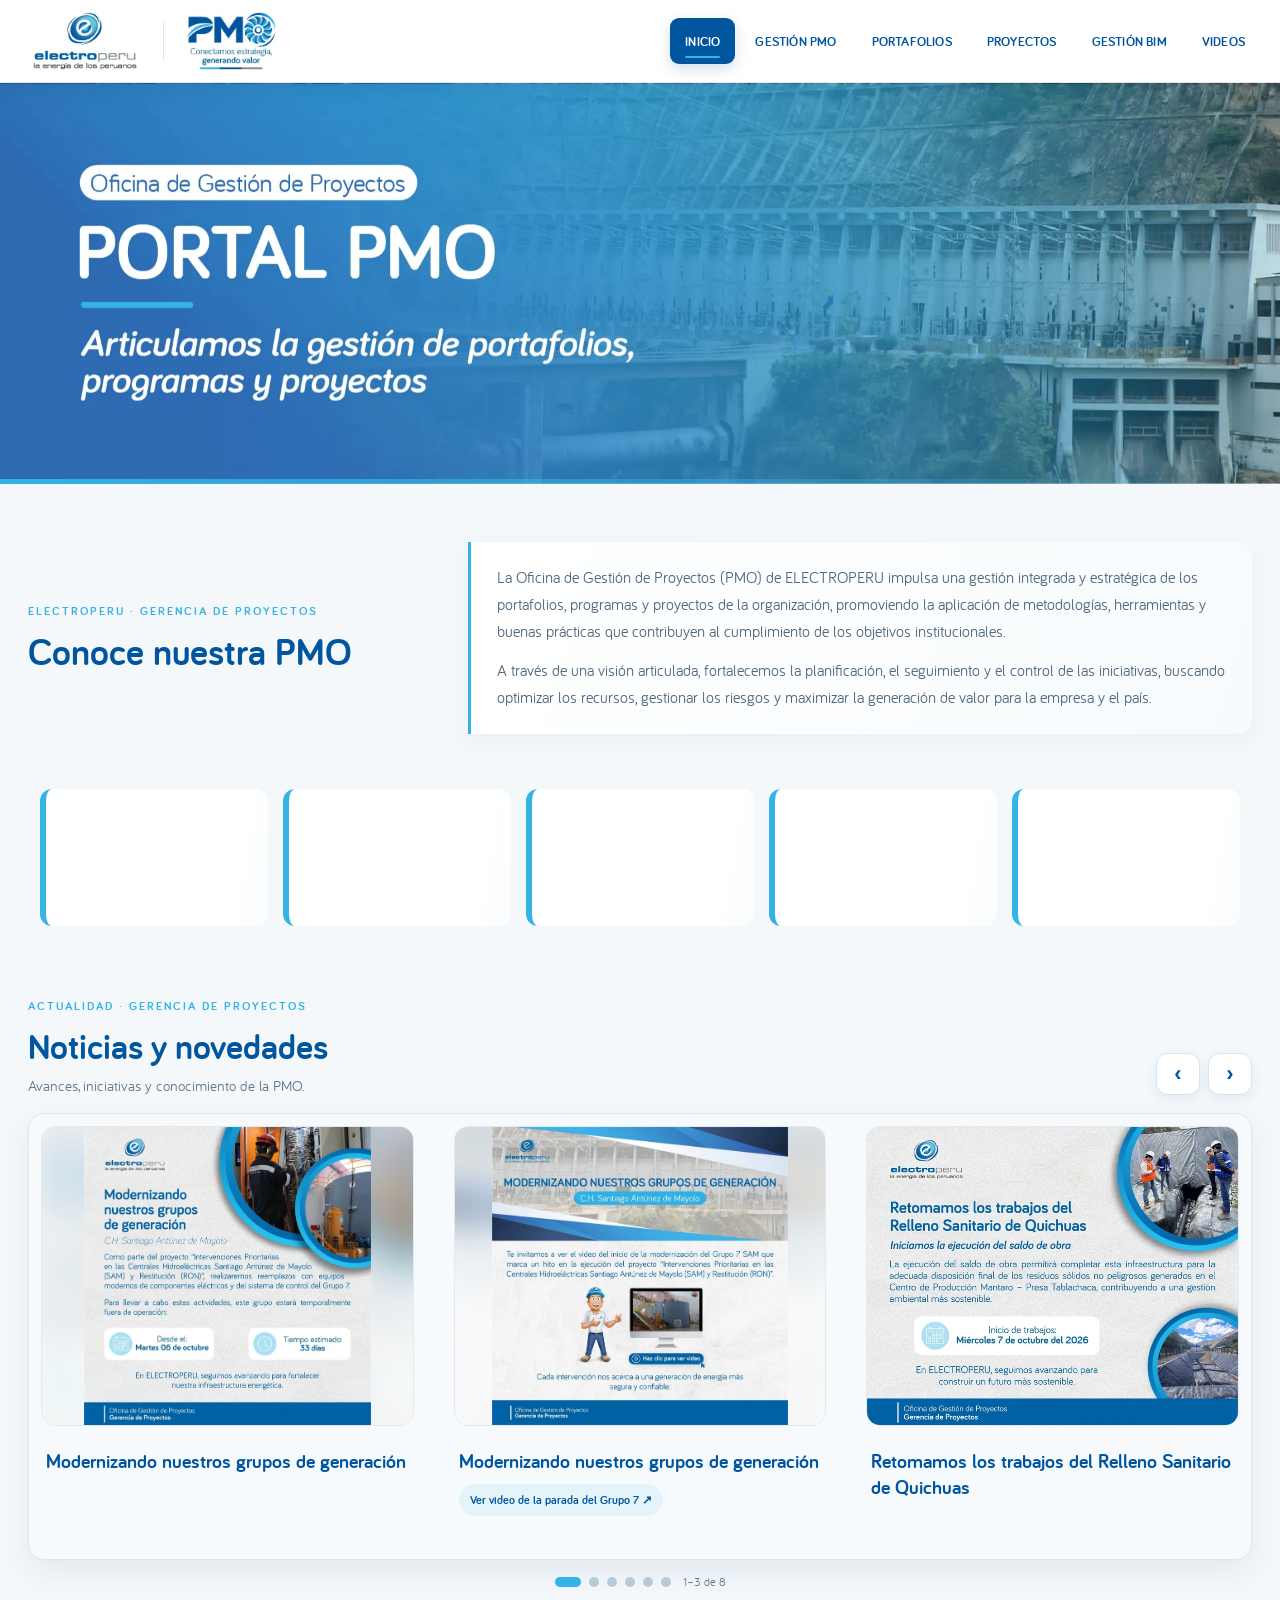
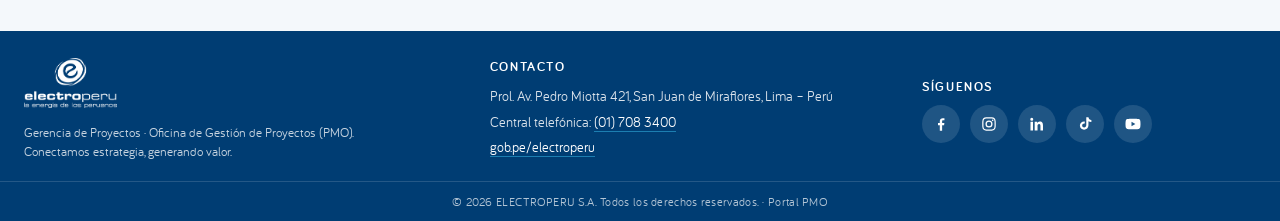
==== index.html @ b78e2e15 "Proyectos: fotos ampliables; Documentos: 4 carpetas con nuevos títulos y enlaces Co-Authored-By: Cla" ====
<!DOCTYPE html>
<html lang="es">
<head>
  <meta charset="UTF-8">
  <meta name="viewport" content="width=device-width, initial-scale=1.0">
  <meta name="description" content="Portal de la Oficina de Gestión de Proyectos de ELECTROPERU.">
  <title>Portal PMO | ELECTROPERU - Experiencia institucional renovada</title>
  <link rel="icon" href="favicon.ico" sizes="any">
  <link rel="icon" type="image/png" sizes="32x32" href="assets/img/favicon-32.png">
  <link rel="apple-touch-icon" href="assets/img/apple-touch-icon.png">
  <meta name="theme-color" content="#003D73">
  <link rel="preconnect" href="https://app.powerbi.com">
  <link rel="preconnect" href="https://content.powerapps.com" crossorigin>
  <link rel="dns-prefetch" href="https://wabi-south-central-us-api.analysis.windows.net">
  <style>

    @font-face { font-family: "Bariol"; src: url("assets/fonts/bariol-100.woff2") format("woff2"); font-weight: 100; font-style: normal; font-display: swap; }
    @font-face { font-family: "Bariol"; src: url("assets/fonts/bariol-100-italic.woff2") format("woff2"); font-weight: 100; font-style: italic; font-display: swap; }
    @font-face { font-family: "Bariol"; src: url("assets/fonts/bariol-300.woff2") format("woff2"); font-weight: 300; font-style: normal; font-display: swap; }
    @font-face { font-family: "Bariol"; src: url("assets/fonts/bariol-300-italic.woff2") format("woff2"); font-weight: 300; font-style: italic; font-display: swap; }
    @font-face { font-family: "Bariol"; src: url("assets/fonts/bariol-400.woff2") format("woff2"); font-weight: 400; font-style: normal; font-display: swap; }
    @font-face { font-family: "Bariol"; src: url("assets/fonts/bariol-400-italic.woff2") format("woff2"); font-weight: 400; font-style: italic; font-display: swap; }
    @font-face { font-family: "Bariol"; src: url("assets/fonts/bariol-700.woff2") format("woff2"); font-weight: 700; font-style: normal; font-display: swap; }
    @font-face { font-family: "Bariol"; src: url("assets/fonts/bariol-700-italic.woff2") format("woff2"); font-weight: 700; font-style: italic; font-display: swap; }

    :root {
      --blue: #00559F;
      --cyan: #34B4E4;
      --blue-dark: #003D73;
      --gray: #868689;
      --ink: #183B5B;
      --muted: #64788B;
      --pale: #F2F7FB;
      --white: #FFFFFF;
      --shadow: 0 10px 28px rgba(0, 55, 105, .09);
    }
    * { box-sizing: border-box; }
    html { scroll-behavior: smooth; }
    body {
      margin: 0;
      background: #F5F8FB;
      color: var(--ink);
      font-family: "Bariol", Arial, sans-serif;
    }
    a { color: inherit; text-decoration: none; }
    .topbar {
      background: var(--white);
      border-bottom: 1px solid #E7EDF3;
      box-shadow: 0 3px 10px rgba(0, 45, 90, .06);
    }
    .topbar-inner {
      width: min(1500px, calc(100% - 40px));
      min-height: 100px;
      margin: auto;
      display: flex;
      align-items: center;
      justify-content: flex-start;
      gap: 28px;
    }
    .brand-pair {
      display: flex;
      flex: 0 0 auto;
      align-items: center;
      gap: 13px;
      min-height: 68px;
    }
    .logo-slot {
      display: flex;
      align-items: center;
      justify-content: center;
      background: #fff;
      overflow: hidden;
    }
    .electro-logo {
      width: 130px;
      height: 58px;
    }
    .pmo-logo {
      width: 108px;
      height: 58px;
    }
    .logo-slot img {
      display: block;
      max-width: 100%;
      max-height: 100%;
      width: auto;
      height: auto;
      object-fit: contain;
    }
    .logo-divider {
      height: 38px;
      width: 1px;
      background: #DCE5EC;
    }
    .nav {
      display: flex;
      flex: 1 1 auto;
      align-items: center;
      justify-content: flex-end;
      gap: 2px;
      min-width: 0;
    }
    .nav a {
      display: inline-flex;
      align-items: center;
      justify-content: center;
      min-height: 44px;
      padding: 0 13px;
      color: var(--blue);
      font-size: 13px;
      font-weight: 700;
      letter-spacing: .2px;
      text-transform: uppercase;
      border-radius: 5px;
      transition: .2s ease;
      white-space: nowrap;
    }
    .nav a:hover, .nav a.active {
      color: #fff;
      background: var(--blue);
    }
    .hero {
      width: 100%;
      background: var(--blue-dark);
      overflow: hidden;
    }
    .hero img {
      display: block;
      width: 100%;
      height: auto;
      max-height: 650px;
      object-fit: cover;
      object-position: center;
    }
    .content {
      width: min(1240px, calc(100% - 56px));
      margin: 0 auto;
    }
    .intro {
      padding: 62px 0 34px;
      text-align: center;
    }
    .eyebrow {
      color: var(--cyan);
      font-size: 12px;
      font-weight: 700;
      letter-spacing: 2px;
      text-transform: uppercase;
    }
    h1, h2, h3, p { margin-top: 0; }
    .intro h1 {
      margin: 10px 0 18px;
      color: var(--blue);
      font-size: clamp(28px, 3vw, 38px);
      font-weight: 700;
    }
    .intro-copy {
      max-width: 970px;
      margin: auto;
      color: #526A7F;
      font-size: 17px;
      line-height: 1.75;
    }
    .intro-copy p { margin-bottom: 12px; }
    .stats {
      display: grid;
      grid-template-columns: repeat(4, minmax(0, 1fr));
      gap: 15px;
      max-width: 1080px;
      padding: 16px 0 58px;
    }
    .stat-card {
      min-height: 126px;
      padding: 20px 19px;
      background: white;
      border: 1px solid #E5EDF4;
      border-radius: 12px;
      box-shadow: var(--shadow);
      position: relative;
      overflow: hidden;
    }
    .stat-card::before {
      content: "";
      position: absolute;
      left: 0; top: 0; bottom: 0;
      width: 4px;
      background: var(--cyan);
    }
    .stat-value {
      display: block;
      margin-bottom: 8px;
      color: var(--blue);
      font-size: 37px;
      font-weight: 700;
      line-height: 1;
    }
    .stat-label {
      color: #5B7083;
      font-size: 14px;
      font-weight: 700;
    }
    .placeholder-section {
      padding: 48px 0 70px;
      border-top: 1px solid #E1EAF1;
    }
    .placeholder-section h2 {
      color: var(--blue);
      font-size: 26px;
      margin-bottom: 8px;
    }
    .placeholder-section p {
      color: var(--muted);
      line-height: 1.6;
    }
    .section-chip {
      display: inline-block;
      margin-top: 6px;
      padding: 7px 12px;
      border-radius: 20px;
      color: var(--blue);
      background: #E4F5FC;
      font-size: 12px;
      font-weight: 700;
    }

    .portfolio-view {
      min-height: calc(100vh - 170px);
      padding: 54px 0 68px;
      background: #F5F8FB;
    }
    .portfolio-shell { max-width: 1180px; }
    .portfolio-heading { max-width: 820px; margin-bottom: 28px; }
    .portfolio-heading h1 {
      color: var(--blue);
      font-size: clamp(30px, 3vw, 40px);
      line-height: 1.1;
      margin: 10px 0 12px;
      font-weight: 700;
    }
    .portfolio-heading p {
      color: #526A7F;
      font-size: 17px;
      line-height: 1.65;
      margin-bottom: 0;
    }
    .portfolio-purpose {
      display: flex;
      align-items: center;
      gap: 16px;
      padding: 17px 20px;
      margin: 28px 0 25px;
      border: 1px solid #DCEAF3;
      border-radius: 13px;
      background: linear-gradient(100deg, #EAF7FC 0%, #FFFFFF 100%);
    }
    .purpose-mark {
      width: 54px; height: 54px; flex: 0 0 54px;
      display: grid; place-items: center;
      border-radius: 12px;
      background: var(--blue);
      color: #fff;
    }
    .purpose-mark svg {
      display: block;
      width: 31px;
      height: 31px;
    }
    .portfolio-purpose strong, .portfolio-purpose span { display: block; }
    .portfolio-purpose strong { color: var(--blue-dark); font-size: 17px; margin-bottom: 3px; }
    .portfolio-purpose span { color: var(--muted); font-size: 14px; line-height: 1.45; }
    .portfolio-grid {
      display: grid;
      grid-template-columns: repeat(2, minmax(0, 1fr));
      gap: 16px;
    }
    .portfolio-card {
      position: relative;
      display: flex;
      flex-direction: column;
      align-items: flex-start;
      width: 100%;
      min-height: 208px;
      padding: 22px 24px 19px;
      text-align: left;
      border: 1px solid #E0EAF2;
      border-radius: 13px;
      background: #fff;
      box-shadow: 0 7px 20px rgba(0,55,105,.055);
      color: var(--ink);
      font-family: inherit;
      cursor: pointer;
      transition: transform .18s ease, box-shadow .18s ease, border-color .18s ease;
    }
    .portfolio-card:hover, .portfolio-card:focus-visible {
      transform: translateY(-3px);
      border-color: #8CCFEA;
      box-shadow: 0 12px 26px rgba(0,55,105,.11);
      outline: none;
    }
    .portfolio-number {
      display: inline-grid;
      place-items: center;
      width: 36px; height: 36px;
      margin-bottom: 13px;
      border-radius: 10px;
      background: #E6F5FB;
      color: var(--blue);
      font-size: 14px;
      font-weight: 700;
    }
    .portfolio-card-title {
      display: block;
      color: var(--blue);
      font-size: 21px;
      line-height: 1.2;
      font-weight: 700;
      margin-bottom: 7px;
    }
    .portfolio-card-copy {
      display: block;
      color: #5C7184;
      font-size: 14px;
      line-height: 1.45;
      margin-bottom: 12px;
    }
    .portfolio-card-meta {
      display: block;
      color: #2876A8;
      font-size: 12px;
      font-weight: 700;
      line-height: 1.35;
      margin-top: auto;
      padding-top: 8px;
    }
    .portfolio-card-action {
      display: block;
      color: var(--blue);
      font-size: 13px;
      font-weight: 700;
      margin-top: 12px;
    }
    .portfolio-card-action span { color: var(--cyan); font-size: 18px; margin-left: 4px; }
    .portfolio-footnote {
      margin: 23px 0 0;
      padding-top: 16px;
      border-top: 1px solid #DFE9F0;
      color: #657B8D;
      font-size: 13px;
    }
    .portfolio-detail {
      margin-top: 20px;
      padding: 28px 30px 30px;
      border: 1px solid #DCE8F0;
      border-radius: 16px;
      background: #fff;
      box-shadow: var(--shadow);
    }
    .back-link {
      border: 0;
      padding: 0;
      margin: 0 0 28px;
      background: transparent;
      color: var(--blue);
      font-family: inherit;
      font-size: 14px;
      font-weight: 700;
      cursor: pointer;
    }
    .back-link:hover { color: #168FC5; }
    .detail-topline { display: flex; align-items: center; gap: 12px; margin-bottom: 13px; }
    .detail-number {
      display: inline-grid; place-items: center;
      width: 42px; height: 42px;
      border-radius: 12px;
      background: var(--blue);
      color: white;
      font-size: 17px;
      font-weight: 700;
    }
    .detail-kicker { color: #2999C9; font-size: 11px; font-weight: 700; letter-spacing: 1.5px; }
    .portfolio-detail h2 {
      color: var(--blue);
      font-size: clamp(27px, 3vw, 35px);
      margin: 0 0 12px;
      font-weight: 700;
    }
    .detail-description {
      max-width: 900px;
      color: #526A7F;
      font-size: 17px;
      line-height: 1.7;
      margin-bottom: 24px;
    }
    .detail-facts {
      display: grid;
      grid-template-columns: repeat(2, minmax(0, 1fr));
      gap: 14px;
    }
    .detail-fact {
      padding: 17px 18px;
      border-radius: 11px;
      background: #F2F7FB;
      border-left: 3px solid var(--cyan);
    }
    .detail-fact span { display: block; color: #718496; font-size: 12px; margin-bottom: 6px; }
    .detail-fact strong { display: block; color: var(--blue-dark); font-size: 16px; line-height: 1.4; }
    .detail-note {
      margin-top: 18px;
      padding: 14px 17px;
      border-radius: 10px;
      background: #EAF6FB;
      color: #46657D;
      font-size: 13px;
      line-height: 1.55;
    }
    [hidden] { display: none !important; }

    .management-view {
      min-height: calc(100vh - 170px);
      padding: 48px 0 72px;
      background: #F5F8FB;
    }
    .management-shell { max-width: 1240px; }
    .management-heading { max-width: 880px; margin-bottom: 36px; }
    .management-heading h1 {
      margin: 10px 0 12px;
      color: var(--blue);
      font-size: clamp(32px, 3vw, 42px);
      line-height: 1.1;
      font-weight: 700;
    }
    .management-heading p {
      margin: 0;
      color: #526A7F;
      font-size: 17px;
      line-height: 1.65;
    }
    .history-section {
      padding: 28px;
      margin-bottom: 28px;
      border: 1px solid #E0EAF2;
      border-radius: 16px;
      background: #fff;
      box-shadow: 0 8px 24px rgba(0,55,105,.055);
    }
    .section-heading-row {
      display: flex;
      align-items: center;
      justify-content: space-between;
      gap: 20px;
    }
    .section-kicker {
      display: block;
      margin-bottom: 7px;
      color: #2799C9;
      font-size: 11px;
      font-weight: 700;
      letter-spacing: 1.4px;
      text-transform: uppercase;
    }
    .section-heading-row h2, .topic-content h2 {
      margin: 0;
      color: var(--blue);
      font-size: clamp(23px, 2.2vw, 29px);
      line-height: 1.2;
      font-weight: 700;
    }
    .section-intro {
      margin: 12px 0 20px;
      color: #5D7285;
      font-size: 15px;
      line-height: 1.55;
    }

        .timeline {
      position: relative;
      padding: 22px 8px 10px;
      overflow: visible;
    }
        .timeline-track {
      position: absolute;
      left: 3%;
      right: 3%;
      top: 50%;
      height: 4px;
      transform: translateY(-50%);
      border-radius: 4px;
      background: linear-gradient(90deg, var(--blue), var(--cyan));
      opacity: .85;
      pointer-events: none;
    }
        .timeline-grid {
      position: relative;
      display: grid;
      grid-template-columns: repeat(3, minmax(0, 1fr));
      align-items: stretch;
      gap: 28px 22px;
    }
        .timeline-item {
      position: relative;
      display: flex;
      flex-direction: column;
      align-items: flex-start;
      min-width: 0;
      padding: 0;
    }
        .timeline-year {
      display: inline-flex;
      align-items: center;
      justify-content: center;
      align-self: flex-start;
      min-height: 36px;
      max-width: 100%;
      padding: 6px 15px;
      border-radius: 22px;
      background: #8CB6E5;
      color: #fff;
      font-size: 16px;
      font-weight: 700;
      line-height: 1.2;
      position: relative;
      z-index: 2;
    }
        .timeline-dot {
      position: absolute;
      top: 43px;
      left: 17px;
      width: 14px;
      height: 14px;
      border: 3px solid #fff;
      border-radius: 50%;
      background: var(--blue);
      box-shadow: 0 0 0 2px #8CB6E5;
      z-index: 2;
    }
        .timeline-card {
      position: relative;
      display: flex;
      align-items: flex-start;
      gap: 12px;
      width: 100%;
      min-height: 174px;
      margin-top: 18px;
      padding: 18px;
      border: 1px solid #E1EBF3;
      border-left: 3px solid var(--cyan);
      border-radius: 12px;
      background: #F8FBFD;
      box-sizing: border-box;
    }
        .timeline-icon {
      display: grid;
      place-items: center;
      flex: 0 0 43px;
      width: 43px;
      height: 43px;
      margin: 0;
      border-radius: 11px;
      background: #E6F4FA;
      color: var(--blue);
    }
        .timeline-icon svg {
      display: block;
      width: 32px;
      height: 32px;
      max-width: 100%;
      max-height: 100%;
      overflow: visible;
      shape-rendering: geometricPrecision;
    }
    .timeline-icon img {
      display: block;
      width: 38px;
      height: 38px;
      max-width: 100%;
      max-height: 100%;
      object-fit: contain;
    }
        .timeline-card p {
      flex: 1 1 auto;
      min-width: 0;
      margin: 0;
      color: #315678;
      font-size: 14px;
      line-height: 1.55;
      overflow-wrap: break-word;
    }
        .timeline-current .timeline-year {
      background: var(--blue);
      min-height: 40px;
    }
        .timeline-current .timeline-card {
      background: #EDF7FB;
      border-left-color: var(--blue);
    }


    .management-topic { position: relative; }
    .topic-open {
      display: inline-flex;
      align-items: center;
      gap: 7px;
      margin-top: 18px;
      padding: 9px 15px;
      border: 0;
      border-radius: 22px;
      background: var(--blue);
      color: #fff;
      font-family: inherit;
      font-size: 13px;
      font-weight: 700;
      cursor: pointer;
      transition: background .18s ease, transform .18s ease;
    }
    .topic-open:hover { background: #0879B8; transform: translateY(-1px); }
    .topic-open span { font-size: 17px; line-height: 1; }
    .management-topic-detail {
      margin-top: 24px;
      padding: 30px;
      border: 1px solid #DCE8F0;
      border-radius: 16px;
      background: #fff;
      box-shadow: 0 8px 24px rgba(0,55,105,.055);
    }
    .topic-detail-content h2 {
      margin: 5px 0 15px;
      color: var(--blue);
      font-size: clamp(27px, 3vw, 36px);
      line-height: 1.2;
    }
    .topic-detail-content h3 {
      margin: 27px 0 9px;
      color: var(--blue-dark);
      font-size: 20px;
      line-height: 1.25;
    }
    .topic-detail-content p {
      color: #526A7F;
      font-size: 15px;
      line-height: 1.7;
    }
    .topic-lead {
      max-width: 1000px;
      margin: 0 0 22px;
      font-size: 17px !important;
    }
    .topic-highlight-grid {
      display: grid;
      grid-template-columns: repeat(4, minmax(0, 1fr));
      gap: 12px;
      margin: 22px 0 28px;
    }
    .topic-highlight {
      min-height: 106px;
      padding: 17px;
      border: 1px solid #DDEAF2;
      border-top: 3px solid var(--cyan);
      border-radius: 11px;
      background: #F5FAFD;
    }
    .topic-highlight strong {
      display: block;
      margin-bottom: 7px;
      color: var(--blue);
      font-size: 24px;
      line-height: 1.15;
    }
    .topic-highlight span {
      display: block;
      color: #5C7184;
      font-size: 12px;
      line-height: 1.45;
    }
    .topic-bullet-list {
      margin: 8px 0 14px;
      padding-left: 22px;
      color: #526A7F;
      font-size: 15px;
      line-height: 1.75;
    }
    .topic-closing {
      margin-top: 27px;
      padding: 20px 22px;
      border-left: 4px solid var(--cyan);
      border-radius: 0 12px 12px 0;
      background: #EAF6FB;
    }
    .topic-closing strong {
      display: block;
      margin-bottom: 6px;
      color: var(--blue-dark);
      font-size: 17px;
    }
    .topic-closing p { margin: 0; }
    .awards-criteria {
      display: grid;
      grid-template-columns: repeat(3, minmax(0, 1fr));
      gap: 10px;
      margin: 13px 0 20px;
    }
    .awards-criteria div {
      padding: 13px 15px;
      border-radius: 10px;
      background: #F2F7FB;
    }
    .awards-criteria strong {
      display: block;
      margin-bottom: 4px;
      color: var(--blue);
      font-size: 21px;
    }
    .awards-criteria span {
      color: #5C7184;
      font-size: 12px;
      line-height: 1.4;
    }
    [hidden] { display: none !important; }
    .management-topics {
      display: grid;
      grid-template-columns: repeat(2, minmax(0, 1fr));
      gap: 20px;
    }
    .management-topic {
      display: flex;
      align-items: flex-start;
      gap: 19px;
      min-height: 250px;
      padding: 26px;
      border: 1px solid #E0EAF2;
      border-radius: 16px;
      background: #fff;
      box-shadow: 0 8px 24px rgba(0,55,105,.055);
    }
    .topic-visual {
      display: grid;
      place-items: center;
      width: 58px;
      height: 58px;
      flex: 0 0 58px;
      border-radius: 14px;
      background: var(--blue);
      color: #fff;
    }
    .topic-visual svg { width: 38px; height: 38px; }
    .award-visual { background: #E7F5FB; color: var(--blue); }
    .topic-content { min-width: 0; }
    .topic-content h2 { margin-bottom: 12px; }
    .topic-content p {
      margin: 0;
      color: #586F83;
      font-size: 14px;
      line-height: 1.65;
    }
    .topic-tags {
      display: flex;
      flex-wrap: wrap;
      gap: 7px;
      margin-top: 17px;
    }
    .topic-tags span {
      padding: 6px 10px;
      border-radius: 20px;
      background: #EAF5FA;
      color: #17699D;
      font-size: 11px;
      font-weight: 700;
    }
    [hidden] { display: none !important; }
    .site-footer { background: #003D73; color: rgba(255,255,255,.86); font-size: 14px; line-height: 1.6; }
    .footer-inner {
      width: min(1280px, calc(100% - 48px)); margin: 0 auto; padding: 26px 0 18px;
      display: grid; grid-template-columns: 1.3fr 1.2fr 1fr; gap: 32px; align-items: center;
    }
    .footer-logo { display: inline-flex; border: 0 !important; }
    .footer-logo img { display: block; height: 50px; width: auto; }
    .footer-brand p { margin: 8px 0 0; max-width: 340px; color: rgba(255,255,255,.78); font-size: 13px; line-height: 1.5; }
    .footer-col h4 { margin: 0 0 8px; color: #fff; font-size: 13px; font-weight: 700; letter-spacing: 1.6px; text-transform: uppercase; }
    .footer-col p { margin: 0 0 4px; font-size: 13.5px; }
    .footer-col a { color: #fff; border-bottom: 1px solid rgba(52,180,228,.55); }
    .footer-col a:hover { color: var(--cyan); border-color: var(--cyan); }
    .footer-social { display: flex; flex-wrap: wrap; gap: 10px; }
    .footer-social a {
      display: inline-flex; align-items: center; justify-content: center; width: 38px; height: 38px;
      border: 0; border-radius: 50%; background: rgba(255,255,255,.12); color: #fff;
      transition: background .2s ease, transform .2s ease;
    }
    .footer-social a:hover { background: var(--cyan); color: #fff; transform: translateY(-2px); }
    .footer-social svg { width: 18px; height: 18px; fill: currentColor; }
    .footer-bottom { border-top: 1px solid rgba(255,255,255,.14); padding: 10px 24px; text-align: center; font-size: 12px; letter-spacing: .3px; color: rgba(255,255,255,.7); }
    .sr-only { position: absolute; width: 1px; height: 1px; padding: 0; margin: -1px; overflow: hidden; clip: rect(0,0,0,0); white-space: nowrap; border: 0; }
    @media (max-width: 860px) {
      .footer-inner { grid-template-columns: 1fr; gap: 18px; padding: 24px 0 16px; text-align: center; }
      .footer-brand p { margin-left: auto; margin-right: auto; }
      .footer-social { justify-content: center; }
    }
    .no-results {
      display: none;
      padding: 10px 16px;
      color: #A33B3B;
      font-size: 13px;
    }
    @media (max-width: 1120px) {
      .topbar-inner {
        gap: 16px;
        width: calc(100% - 28px);
      }
      .electro-logo { width: 112px; }
      .pmo-logo { width: 94px; }
      .nav a { padding: 0 9px; font-size: 12px; }
    }





    .knowledge-gallery {
      display: grid;
      grid-template-columns: repeat(2, minmax(0, 1fr));
      gap: 18px;
      margin: 18px 0 26px;
      align-items: stretch;
    }
    .knowledge-photo {
      display: flex;
      flex-direction: column;
      min-width: 0;
      margin: 0;
      overflow: hidden;
      border: 1px solid #DDE8F0;
      border-radius: 13px;
      background: #FFFFFF;
      box-shadow: 0 5px 16px rgba(0,55,105,.06);
    }
    .knowledge-photo-frame {
      display: flex;
      align-items: center;
      justify-content: center;
      height: 250px;
      padding: 10px;
      background: #F3F7FA;
    }
    .knowledge-photo-frame img {
      display: block;
      width: 100%;
      height: 100%;
      object-fit: contain;
      object-position: center;
      border-radius: 7px;
    }
    .knowledge-photo figcaption {
      display: flex;
      flex-direction: column;
      gap: 5px;
      min-height: 88px;
      padding: 14px 16px 16px;
      color: #526A7F;
      font-size: 13px;
      line-height: 1.5;
    }
    .knowledge-photo figcaption strong {
      color: var(--blue);
      font-size: 15px;
      line-height: 1.3;
    }
    @media (max-width: 700px) {
      .knowledge-gallery { grid-template-columns: 1fr; gap: 14px; }
      .knowledge-photo-frame { height: 230px; }
      .knowledge-photo figcaption { min-height: 0; }
    }

    @media (max-width: 760px) {
      .management-topic-detail { padding: 22px 17px; }
      .topic-highlight-grid { grid-template-columns: repeat(2, minmax(0, 1fr)); }
      .awards-criteria { grid-template-columns: repeat(2, minmax(0, 1fr)); }
      .topic-detail-content h3 { font-size: 18px; }
    }
    @media (max-width: 430px) {
      .topic-highlight-grid, .awards-criteria { grid-template-columns: 1fr 1fr; gap: 8px; }
      .topic-highlight { padding: 13px 11px; }
      .topic-highlight strong { font-size: 20px; }
    }

    @media (max-width: 1050px) {
      .timeline-grid { grid-template-columns: repeat(2, minmax(0, 1fr)); gap: 20px; }
      .timeline-track { display: none; }
      .timeline-card { min-height: 160px; }
    }
    @media (max-width: 620px) {
      .timeline-grid { grid-template-columns: 1fr; gap: 14px; }
      .timeline { padding: 8px 0 0; }
      .timeline-card { min-height: 0; padding: 15px; margin-top: 12px; }
      .timeline-dot { top: 42px; }
      .history-section { padding: 19px 15px; }
    }

    /* Alineación uniforme de las tarjetas de Gestión PMO */
    .management-topics {
      align-items: stretch;
    }
    .management-topic {
      height: 100%;
      min-height: 310px;
      box-sizing: border-box;
      align-items: flex-start;
    }
    .topic-content {
      display: flex;
      flex: 1 1 auto;
      flex-direction: column;
      align-items: flex-start;
      min-width: 0;
      min-height: 100%;
    }
    .topic-content h2 {
      font-size: 24px;
      line-height: 1.18;
      min-height: 1.18em;
      margin-bottom: 12px;
    }
    .awards-topic .topic-content h2 {
      white-space: nowrap;
      letter-spacing: -0.35px;
    }
    .topic-content p {
      min-height: 72px;
    }
    .topic-tags {
      min-height: 34px;
      margin-top: 14px;
      align-items: flex-start;
    }
    .topic-open {
      margin-top: auto;
      padding-top: 10px;
      padding-bottom: 10px;
    }
    @media (max-width: 1250px) {
      .awards-topic .topic-content h2 {
        white-space: normal;
      }
    }
    @media (max-width: 760px) {
      .management-topic {
        min-height: 0;
      }
      .topic-content p {
        min-height: 0;
      }
      .topic-open {
        margin-top: 18px;
      }
    }

    @media (max-width: 900px) {
      .topbar-inner {
        flex-wrap: wrap;
        justify-content: center;
        gap: 8px 18px;
        padding: 10px 0 12px;
      }
      .brand-pair { min-height: 58px; }
      .nav {
        flex: 1 0 100%;
        justify-content: center;
        overflow-x: auto;
        padding: 0 4px;
      }
      .nav a { min-height: 40px; padding: 0 12px; }
      .stats { grid-template-columns: repeat(2, 1fr); }
    }

    @media (max-width: 900px) {
      .portfolio-view { padding: 42px 0 54px; }
      .portfolio-grid { gap: 13px; }
      .portfolio-card { min-height: 215px; padding: 19px; }
    }
    @media (max-width: 600px) {
      .portfolio-grid, .detail-facts { grid-template-columns: 1fr; }
      .portfolio-heading p { font-size: 15px; }
      .portfolio-purpose { align-items: flex-start; padding: 14px; }
      .portfolio-purpose span { font-size: 13px; }
      .portfolio-card { min-height: 190px; }
      .portfolio-detail { padding: 21px 18px; }
      .detail-description { font-size: 15px; }
    }
    @media (max-width: 600px) {
      .topbar-inner {
        width: calc(100% - 20px);
      }
      .brand-pair { gap: 10px; }
      .electro-logo { width: 112px; height: 52px; }
      .pmo-logo { width: 92px; height: 52px; }
      .logo-divider { height: 32px; }
      .nav { justify-content: flex-start; }
      .nav a { font-size: 11px; padding: 0 10px; }
      .hero img { min-height: 190px; object-fit: cover; }
      .content { width: calc(100% - 36px); }
      .intro { padding: 42px 0 24px; }
      .intro-copy { font-size: 15px; text-align: left; }
      .stats { gap: 12px; padding-bottom: 48px; }
      .stat-card { min-height: 112px; padding: 17px 15px; }
      .stat-value { font-size: 30px; }
      .stat-label { font-size: 12px; }
    }

.awards-video-section {
      margin: 26px 0 30px;
      padding: 20px;
      border: 1px solid #DCE8F1;
      border-radius: 16px;
      background: linear-gradient(145deg, #F7FBFE 0%, #EEF6FB 100%);
    }
.awards-video-heading {
      display: flex;
      align-items: center;
      justify-content: space-between;
      gap: 16px;
      margin-bottom: 14px;
    }
.awards-video-heading h3 {
      margin: 5px 0 0;
      color: var(--blue, #00559F);
      font-size: 21px;
      line-height: 1.25;
    }
.video-duration {
      flex: 0 0 auto;
      padding: 7px 12px;
      border-radius: 999px;
      background: #DFF1FA;
      color: #00559F;
      font-size: 13px;
      font-weight: 700;
      white-space: nowrap;
    }
.awards-video-frame {
      position: relative;
      width: 100%;
      aspect-ratio: 16 / 9;
      overflow: hidden;
      border-radius: 12px;
      background: #0B2740;
      box-shadow: 0 8px 22px rgba(0, 54, 103, .12);
    }
.awards-video-frame iframe {
      position: absolute;
      inset: 0;
      display: block;
      width: 100%;
      height: 100%;
      border: 0;
    }
.awards-video-caption {
      margin: 12px 2px 0;
      color: #526A7F;
      font-size: 13px;
      line-height: 1.5;
    }
    .awards-video-section {
      display: block;
      clear: both;
      width: 100%;
      max-width: none;
      box-sizing: border-box;
      margin: 34px 0 8px;
      padding: 24px;
    }
    .awards-video-frame {
      display: block;
      width: 100%;
      max-width: none;
      aspect-ratio: 16 / 9;
      min-height: 420px;
      height: auto;
    }
    .awards-video-frame iframe {
      position: absolute;
      inset: 0;
      display: block;
      width: 100%;
      height: 100%;
      border: 0;
    }
    @media (max-width: 700px) {
      .awards-video-section { padding: 14px; margin: 20px 0 24px; }
      .awards-video-frame { min-height: 220px; aspect-ratio: 16 / 9; }
    }


    /* ===== UX refresh: Portal PMO ===== */
    :root {
      --blue: #00559F;
      --cyan: #34B4E4;
      --blue-dark: #003D73;
      --ink: #183B5B;
      --muted: #64788B;
      --pale: #F2F7FB;
      --white: #FFFFFF;
      --shadow: 0 14px 34px rgba(0, 55, 105, .09);
      --shadow-hover: 0 20px 42px rgba(0, 55, 105, .14);
    }

    html { scroll-behavior: smooth; scroll-padding-top: 112px; }
    body { background: #F4F8FB; }
    .reading-progress {
      position: fixed;
      inset: 0 0 auto;
      height: 3px;
      z-index: 1200;
      pointer-events: none;
      background: transparent;
    }
    .reading-progress span {
      display: block;
      width: 100%;
      height: 100%;
      background: linear-gradient(90deg, var(--cyan), #77D6EF);
      transform: scaleX(0);
      transform-origin: left center;
      will-change: transform;
    }

    .topbar {
      position: sticky;
      top: 0;
      z-index: 1000;
      background: rgba(255,255,255,.94);
      backdrop-filter: blur(14px);
      -webkit-backdrop-filter: blur(14px);
      border-bottom: 1px solid rgba(220,232,241,.9);
      box-shadow: 0 5px 22px rgba(0,45,90,.07);
      transition: box-shadow .25s ease, background .25s ease;
    }
    .topbar.is-scrolled {
      background: rgba(255,255,255,.98);
      box-shadow: 0 8px 28px rgba(0,45,90,.12);
    }
    .topbar-inner { min-height: 88px; }
    .brand-pair { transition: transform .25s ease; }
    .brand-pair:hover { transform: translateY(-1px); }
    .nav { gap: 5px; }
    .nav a {
      position: relative;
      border-radius: 9px;
      min-height: 46px;
      padding-inline: 15px;
      transition: color .2s ease, background .2s ease, transform .2s ease;
    }
    .nav a::after {
      content: "";
      position: absolute;
      left: 15px;
      right: 15px;
      bottom: 6px;
      height: 2px;
      border-radius: 2px;
      background: var(--cyan);
      transform: scaleX(0);
      transform-origin: center;
      transition: transform .22s ease;
    }
    .nav a:hover { transform: translateY(-1px); background: #EAF5FA; color: var(--blue); }
    .nav a.active { background: var(--blue); color: #fff; box-shadow: 0 5px 14px rgba(0,85,159,.18); }
    .nav a.active::after { transform: scaleX(1); }

    .hero {
      position: relative;
      isolation: isolate;
      background: var(--blue-dark);
    }
    .hero::after {
      content: "";
      position: absolute;
      inset: auto 0 0;
      height: 5px;
      background: linear-gradient(90deg, var(--cyan), rgba(52,180,228,0));
      z-index: 1;
    }
    .hero img { transition: transform 1.1s cubic-bezier(.2,.7,.2,1); }
    .hero:hover img { transform: scale(1.008); }

    .intro {
      display: grid;
      grid-template-columns: minmax(230px,.72fr) minmax(0,1.5fr);
      align-items: center;
      column-gap: clamp(28px,5vw,72px);
      row-gap: 8px;
      padding-top: 58px;
      padding-bottom: 34px;
      text-align: left;
    }
    .intro .eyebrow { grid-column: 1; align-self: end; }
    .intro h1 {
      grid-column: 1;
      align-self: start;
      margin: 4px 0 0;
      max-width: 340px;
      font-size: clamp(30px,3vw,40px);
      line-height: 1.06;
    }
    .intro-copy {
      grid-column: 2;
      grid-row: 1 / span 2;
      max-width: none;
      margin: 0;
      padding: 22px 26px;
      border-left: 3px solid var(--cyan);
      border-radius: 0 15px 15px 0;
      background: linear-gradient(105deg,#FFFFFF 0%,#F7FBFD 100%);
      box-shadow: 0 8px 24px rgba(0,55,105,.045);
      font-size: 16px;
      line-height: 1.7;
    }
    .intro-copy p:last-child { margin-bottom: 0; }

    .stats {
      width: min(1320px, calc(100% - 56px));
      max-width: 1320px;
      grid-template-columns: repeat(5,minmax(0,1fr));
      gap: 14px;
      padding: 10px 0 66px;
    }
    .stat-card {
      min-height: 164px;
      padding: 22px 20px 18px;
      border-radius: 16px;
      box-shadow: 0 8px 24px rgba(0,55,105,.055);
      transition: transform .28s ease, box-shadow .28s ease, border-color .28s ease;
    }
    .stat-card:hover {
      transform: translateY(-6px);
      border-color: #B7DDED;
      box-shadow: var(--shadow-hover);
    }
    .stat-card::before { width: 4px; transition: width .25s ease; }
    .stat-card:hover::before { width: 6px; }
    .stat-icon {
      position: absolute;
      top: 18px;
      right: 18px;
      display: grid;
      place-items: center;
      width: 40px;
      height: 40px;
      border-radius: 12px;
      color: var(--blue);
      background: #EAF6FB;
    }
    .stat-icon svg {
      width: 22px;
      height: 22px;
      fill: none;
      stroke: currentColor;
      stroke-width: 1.7;
      stroke-linecap: round;
      stroke-linejoin: round;
    }
    .stat-value {
      margin: 27px 0 9px;
      font-size: clamp(29px,2.5vw,38px);
      letter-spacing: -.5px;
    }
    .stat-label { display: block; font-size: 14px; }
    .stat-note {
      display: block;
      margin-top: 7px;
      color: #8A9AA8;
      font-size: 11px;
      line-height: 1.35;
    }

    .portfolio-view, .management-view {
      background:
        radial-gradient(circle at 90% 5%, rgba(52,180,228,.08), transparent 25rem),
        #F4F8FB;
    }
    .portfolio-shell, .management-shell { max-width: 1280px; }
    .portfolio-heading, .management-heading { margin-bottom: 34px; }
    .portfolio-heading h1, .management-heading h1 {
      letter-spacing: -.6px;
    }
    .portfolio-purpose {
      border-radius: 16px;
      box-shadow: 0 8px 24px rgba(0,55,105,.045);
    }
    .portfolio-grid { grid-template-columns: repeat(3,minmax(0,1fr)); gap: 18px; }
    .portfolio-card {
      min-height: 226px;
      padding: 23px;
      border-radius: 16px;
      box-shadow: 0 8px 22px rgba(0,55,105,.05);
      overflow: hidden;
    }
    .portfolio-card::after {
      content: "";
      position: absolute;
      top: 0;
      right: 0;
      width: 92px;
      height: 92px;
      border-radius: 0 0 0 100%;
      background: linear-gradient(135deg,rgba(52,180,228,.15),rgba(52,180,228,0));
      transition: transform .3s ease;
    }
    .portfolio-card:hover::after { transform: scale(1.35); }
    .portfolio-number { position: relative; z-index: 1; }
    .portfolio-card-title { font-size: 22px; }
    .portfolio-card-action { display: flex; align-items: center; gap: 5px; }
    .portfolio-card-action span { transition: transform .2s ease; }
    .portfolio-card:hover .portfolio-card-action span { transform: translateX(5px); }
    .portfolio-detail { border-radius: 18px; padding: 34px; }

    .history-section, .management-topic, .management-topic-detail {
      border-radius: 19px;
      box-shadow: 0 10px 30px rgba(0,55,105,.055);
    }
    .history-section { padding: clamp(22px,3vw,36px); }
    .timeline-card {
      border-radius: 15px;
      box-shadow: 0 5px 15px rgba(0,55,105,.035);
      transition: transform .25s ease, box-shadow .25s ease, border-color .25s ease;
    }
    .timeline-item:hover .timeline-card {
      transform: translateY(-4px);
      border-color: #B7DDED;
      box-shadow: 0 12px 24px rgba(0,55,105,.09);
    }
    .timeline-year { box-shadow: 0 4px 10px rgba(0,85,159,.10); }
    .timeline-icon { transition: transform .25s ease; }
    .timeline-item:hover .timeline-icon { transform: scale(1.07) rotate(-2deg); }

    .management-topic {
      border-radius: 19px;
      box-shadow: 0 10px 28px rgba(0,55,105,.055);
      transition: transform .28s ease, box-shadow .28s ease, border-color .28s ease;
    }
    .management-topic:hover {
      transform: translateY(-5px);
      border-color: #B7DDED;
      box-shadow: var(--shadow-hover);
    }
    .topic-visual {
      border-radius: 16px;
      box-shadow: 0 7px 16px rgba(0,85,159,.14);
      transition: transform .28s ease;
    }
    .management-topic:hover .topic-visual { transform: translateY(-3px) scale(1.04); }
    .topic-tags span { transition: background .2s ease, transform .2s ease; }
    .management-topic:hover .topic-tags span { background: #DDF1F9; }

    .knowledge-photo, .topic-highlight, .awards-criteria div {
      transition: transform .25s ease, box-shadow .25s ease, border-color .25s ease;
    }
    .knowledge-photo:hover { transform: translateY(-4px); box-shadow: var(--shadow-hover); }
    .topic-highlight:hover, .awards-criteria div:hover {
      transform: translateY(-3px);
      box-shadow: 0 9px 20px rgba(0,55,105,.07);
    }
    .awards-video-section {
      border-radius: 20px;
      box-shadow: 0 10px 28px rgba(0,55,105,.07);
    }
    .awards-video-frame { min-height: 0; }
    .awards-video-frame iframe { border-radius: 12px; }

    .back-link {
      display: inline-flex;
      align-items: center;
      gap: 8px;
      padding: 9px 13px;
      border-radius: 9px;
      background: #EAF5FA;
      transition: background .2s ease, transform .2s ease;
    }
    .back-link:hover { background: #DDF0F8; transform: translateX(-2px); }
    .back-to-top {
      position: fixed;
      right: 24px;
      bottom: 24px;
      z-index: 900;
      display: grid;
      place-items: center;
      width: 46px;
      height: 46px;
      border: 1px solid rgba(255,255,255,.65);
      border-radius: 50%;
      background: var(--blue);
      color: white;
      box-shadow: 0 8px 20px rgba(0,55,105,.22);
      font: 700 24px/1 "Bariol",Arial,sans-serif;
      cursor: pointer;
      opacity: 0;
      pointer-events: none;
      transform: translateY(10px);
      transition: opacity .2s ease, transform .2s ease, background .2s ease;
    }
    .back-to-top.visible { opacity: 1; pointer-events: auto; transform: translateY(0); }
    .back-to-top:hover { background: #0879B8; }

    .reveal-on-scroll {
      opacity: 0;
      transform: translateY(18px);
      transition: opacity .55s ease, transform .55s cubic-bezier(.2,.7,.2,1);
    }
    .reveal-on-scroll.is-visible { opacity: 1; transform: translateY(0); }
    .reveal-on-scroll[data-reveal-delay="1"] { transition-delay: .08s; }
    .reveal-on-scroll[data-reveal-delay="2"] { transition-delay: .16s; }
    .reveal-on-scroll[data-reveal-delay="3"] { transition-delay: .24s; }
    .page-enter { animation: pageEnter .42s ease both; }
    @keyframes pageEnter {
      from { opacity: 0; transform: translateY(8px); }
      to { opacity: 1; transform: translateY(0); }
    }

    @media (max-width: 1120px) {
      .portfolio-grid { grid-template-columns: repeat(2,minmax(0,1fr)); }
      .stats { grid-template-columns: repeat(3,minmax(0,1fr)); }
      .intro { column-gap: 28px; }
    }
    @media (max-width: 900px) {
      .intro { grid-template-columns: 1fr; text-align: left; gap: 10px; }
      .intro .eyebrow, .intro h1, .intro-copy { grid-column: 1; grid-row: auto; }
      .intro h1 { max-width: none; }
      .intro-copy { margin-top: 10px; }
      .stats { grid-template-columns: repeat(2,minmax(0,1fr)); }
      .portfolio-grid { grid-template-columns: repeat(2,minmax(0,1fr)); }
    }
    @media (max-width: 600px) {
      .stats { grid-template-columns: 1fr 1fr; }
      .stat-card { min-height: 150px; padding: 18px 15px; }
      .stat-icon { width: 34px; height: 34px; top: 13px; right: 13px; }
      .stat-value { font-size: 29px; }
      .portfolio-grid { grid-template-columns: 1fr; }
      .back-to-top { right: 15px; bottom: 15px; }
      .intro { padding-top: 38px; }
    }
    @media (prefers-reduced-motion: reduce) {
      *, *::before, *::after {
        scroll-behavior: auto !important;
        animation-duration: .01ms !important;
        animation-iteration-count: 1 !important;
        transition-duration: .01ms !important;
      }
      .reveal-on-scroll { opacity: 1; transform: none; }
    }



    /* Ajustes solicitados: indicadores limpios, banner con desvanecimiento y menú persistente */
    .stat-icon { display: none !important; }
    .stat-value { margin-top: 12px; }
    .stat-card { padding-top: 22px; }

    /* El menú permanece visible durante todo el desplazamiento */
    .topbar {
      position: sticky !important;
      top: 0 !important;
      z-index: 1500 !important;
      width: 100%;
      will-change: box-shadow;
    }
    .topbar-inner { min-height: 82px; }

    /* El banner se desvanece progresivamente al bajar */
    .hero {
      transform-origin: center top;
      will-change: opacity, transform;
    }
    .hero img {
      will-change: opacity, transform;
      transition: transform .15s linear;
    }
    @media (prefers-reduced-motion: reduce) {
      .hero, .hero img { transition: none !important; }
    }


    .projects-view { min-height: 58vh; }
    .projects-view .portfolio-heading { padding-top: 18px; }
    .projects-dashboard { margin-top: 28px; width: 100%; }
    .projects-dashboard-heading { margin-bottom: 14px; }
    .projects-dashboard-heading h2 { margin: 0 0 6px; }
    .projects-dashboard-heading p { margin: 0; color: var(--muted, #66788a); }
    .powerbi-frame { position: relative; width: 100%; height: min(78vh, 900px); min-height: 640px; overflow: hidden; border: 1px solid rgba(16, 43, 70, .12); border-radius: 18px; background: #fff; box-shadow: 0 16px 42px rgba(16, 43, 70, .08); }
    .powerbi-frame iframe { display: block; width: 100%; height: 100%; border: 0; }
    @media (max-width: 700px) { .powerbi-frame { height: 76vh; min-height: 560px; border-radius: 12px; } }
    /* Correcciones responsive para móvil */
    @media (max-width: 700px) {
      html, body { width: 100%; max-width: 100%; overflow-x: hidden; }
      .topbar-inner {
        width: 100%;
        min-height: 0;
        padding: 8px 10px;
        flex-wrap: wrap;
        justify-content: center;
        gap: 7px;
      }
      .brand-pair { flex: 0 1 auto; gap: 9px; }
      .electro-logo { width: 108px; height: 50px; }
      .pmo-logo { width: 88px; height: 50px; }
      .nav {
        display: flex;
        flex: 1 1 100%;
        width: 100%;
        min-width: 0;
        flex-wrap: wrap;
        justify-content: center;
        gap: 4px;
        overflow: visible;
        padding: 0;
      }
      .nav a {
        min-height: 36px;
        padding: 0 8px;
        font-size: 10px;
        white-space: nowrap;
      }
      .nav a::after { left: 8px; right: 8px; bottom: 4px; }
      .content { width: calc(100% - 28px); max-width: 100%; }
      .management-topics { grid-template-columns: minmax(0, 1fr); gap: 15px; }
      .management-topic {
        width: 100%;
        min-width: 0;
        min-height: 0;
        height: auto;
        padding: 18px;
        gap: 14px;
      }
      .topic-visual { width: 46px; height: 46px; flex: 0 0 46px; border-radius: 12px; }
      .topic-visual svg { width: 30px; height: 30px; }
      .topic-content { flex: 1 1 0; min-width: 0; overflow-wrap: anywhere; }
      .topic-content h2,
      .awards-topic .topic-content h2 {
        min-height: 0;
        font-size: 21px;
        line-height: 1.2;
        white-space: normal;
        overflow-wrap: anywhere;
      }
      .topic-content p { min-height: 0; font-size: 14px; line-height: 1.6; overflow-wrap: anywhere; }
      .topic-tags { min-height: 0; }
      .topic-open { margin-top: 16px; }
      .stats { grid-template-columns: repeat(2, minmax(0, 1fr)); }
      .stat-card { min-width: 0; }
    }
    @media (max-width: 380px) {
      .management-topic { padding: 15px; gap: 11px; }
      .topic-visual { width: 40px; height: 40px; flex-basis: 40px; }
      .topic-content h2,
      .awards-topic .topic-content h2 { font-size: 19px; }
      .nav a { padding: 0 6px; font-size: 9px; }
    }
        /* Ajuste del banner en pantallas estrechas: mostrar la imagen completa sin recortar texto */
    @media (max-width: 700px) {
      .hero { width: 100%; overflow: hidden; }
      .hero img {
        display: block;
        width: 100%;
        height: auto;
        min-height: 0;
        max-height: none;
        object-fit: contain;
        object-position: center;
      }
    }
    .awards-video-frame img.awards-video-photo {
      position: absolute;
      inset: 0;
      display: block;
      width: 100%;
      height: 100%;
      object-fit: contain;
      object-position: center;
      background: #fff;
    }    .news-section { padding: 36px 0 54px; }
    .news-heading { display:flex; align-items:end; justify-content:space-between; gap:22px; margin-bottom:18px; }
    .news-heading h2 { margin:8px 0 6px; color:var(--blue); font-size:clamp(26px,3vw,36px); }
    .news-heading p { margin:0; color:#62788D; font-size:15px; }
    .news-controls { display:flex; align-items:center; gap:8px; flex-shrink:0; }
    .news-control { min-width:44px; height:42px; padding:0 13px; border:1px solid #D6E5EF; border-radius:12px; background:#fff; color:var(--blue); font-size:22px; font-weight:700; cursor:pointer; box-shadow:0 4px 12px rgba(11,70,120,.08); }
    .news-control:hover,.news-control:focus-visible { background:#EAF6FB; outline:2px solid #59B8E0; outline-offset:2px; }
    .news-control.news-pause { min-width:86px; font-size:13px; }
    .news-viewport { overflow:hidden; border:1px solid #DCE8F0; border-radius:20px; background:#F7FAFC; box-shadow:0 12px 30px rgba(14,63,103,.08); }
    .news-track { display:flex; transition:transform .55s cubic-bezier(.22,.7,.2,1); will-change:transform; }
    .news-slide { flex:0 0 100%; min-width:0; box-sizing:border-box; display:grid; grid-template-columns:minmax(0,1fr) minmax(230px, .36fr); align-items:center; gap:28px; padding:18px; }
    .news-image-button { position:relative; display:grid; place-items:center; width:100%; height:clamp(280px,35vw,460px); padding:0; overflow:hidden; border:0; border-radius:14px; background:#fff; cursor:zoom-in; }
    .news-image-button img { display:block; width:100%; height:100%; object-fit:contain; }
    .news-zoom-hint { position:absolute; right:12px; bottom:12px; padding:8px 12px; border-radius:999px; background:rgba(0,55,101,.86); color:#fff; font-size:12px; opacity:0; transform:translateY(4px); transition:opacity .2s ease,transform .2s ease; }
    .news-image-button:hover .news-zoom-hint,.news-image-button:focus-visible .news-zoom-hint { opacity:1; transform:translateY(0); }
    .news-slide-copy span { color:#29A9D7; font-size:12px; font-weight:700; letter-spacing:1.2px; text-transform:uppercase; }
    .news-slide-copy h3 { margin:10px 0 0; color:var(--blue); font-size:clamp(20px,2vw,28px); line-height:1.28; }
    .news-footer { display:flex; align-items:center; justify-content:center; gap:12px; padding-top:14px; }
    .news-dots { display:flex; justify-content:center; gap:8px; }
    .news-dot { width:10px; height:10px; padding:0; border:0; border-radius:99px; background:#B7CAD8; cursor:pointer; transition:width .2s ease,background .2s ease; }
    .news-dot[aria-current="true"] { width:26px; background:var(--cyan); }
    .news-count { color:#657C90; font-size:12px; font-variant-numeric:tabular-nums; }
    .news-lightbox { position:fixed; width:min(96vw,1400px); max-width:none; max-height:94vh; padding:18px; overflow:visible; border:0; border-radius:18px; background:#fff; box-shadow:0 20px 70px rgba(0,25,50,.4); }
    .news-lightbox::backdrop { background:rgba(2,22,40,.82); }
    .news-lightbox img { display:block; max-width:100%; max-height:82vh; margin:auto; object-fit:contain; }
    .news-lightbox p { margin:12px 46px 0 2px; color:#164F80; font-weight:700; }
    .news-lightbox-close { position:absolute; z-index:1; top:9px; right:9px; width:40px; height:40px; border:0; border-radius:50%; background:#075A9C; color:#fff; font-size:28px; line-height:1; cursor:pointer; }
    @media (max-width:760px) {
      .news-section { padding:25px 0 38px; }
      .news-heading { align-items:start; flex-direction:column; gap:14px; }
      .news-controls { align-self:flex-end; }
      .news-slide { grid-template-columns:1fr; gap:15px; padding:12px; }
      .news-image-button { height:min(60vh,480px); min-height:270px; }
      .news-slide-copy { padding:0 4px 8px; }
      .news-slide-copy h3 { margin-top:6px; font-size:21px; }
      .news-lightbox { padding:12px; }
      .news-lightbox img { max-height:82vh; }
    }
    @media (prefers-reduced-motion: reduce) { .news-track,.news-dot,.news-zoom-hint { transition:none !important; } }
    /* Noticias compactas: 3 tarjetas en escritorio, 2 en tableta y 1 en móvil */
    .news-section { padding: 28px 0 42px; }
    .news-track { gap: 16px; }
    .news-slide { flex: 0 0 calc((100% - 32px) / 3); display:flex; flex-direction:column; align-items:stretch; gap:12px; padding:12px; }
    .news-image-button { height:300px; min-height:0; border:1px solid #E1EAF1; background:#fff; }
    .news-image-button img { width:100%; height:100%; object-fit:contain; }
    .news-slide-copy { min-height:82px; padding:0 5px 5px; }
    .news-slide-copy h3 { font-size:20px; line-height:1.3; }
    .news-viewport { border-radius:16px; }
    @media (max-width:1050px) { .news-slide { flex-basis:calc((100% - 16px) / 2); } .news-image-button { height:280px; } }
    @media (max-width:760px) {
      .news-section { padding:24px 0 34px; }
      .news-slide { flex-basis:100%; }
      .news-image-button { height:min(52vh,390px); min-height:250px; }
      .news-slide-copy { min-height:0; }
      .news-heading { flex-direction:row; align-items:center; }
      .news-heading p { font-size:14px; }
      .news-controls { align-self:center; }
      .news-control.news-pause { min-width:72px; padding:0 8px; }
    }
    @media (prefers-reduced-motion: reduce) { .news-track { transition:none !important; } }
    /* Ajustes finales del carrusel de noticias */
    .news-image-button { height:300px; min-height:0; }
    .news-image-button img { display:block; width:auto !important; height:auto !important; max-width:100%; max-height:100%; object-fit:contain !important; }
    .news-video-link { display:inline-flex; align-items:center; gap:6px; margin-top:10px; padding:8px 11px; border-radius:999px; background:#E5F4FA; color:var(--blue); font-size:12px; font-weight:700; text-decoration:none; }
    .news-video-link:hover,.news-video-link:focus-visible { background:#D3EDF7; text-decoration:underline; outline:2px solid #55B9E1; outline-offset:2px; }
    @media (max-width:1050px) { .news-image-button { height:280px; } }
    @media (max-width:760px) { .news-image-button { height:300px; } }
    .news-slide-copy h3 { color:var(--blue) !important; }

/* Gestión PMO: evolución más compacta y visual */
#managementView .history-section { padding: clamp(18px, 2.4vw, 28px); margin-bottom: 22px; }
#managementView .section-intro { margin: 8px 0 18px; }
#managementView .timeline-grid { grid-template-columns: repeat(3, minmax(0, 1fr)); gap: 16px; }
#managementView .timeline-track { display: none; }
#managementView .timeline-item { padding: 14px; border: 1px solid #DDEAF2; border-radius: 16px; background: linear-gradient(145deg, #fff, #F4FAFD); box-shadow: 0 6px 18px rgba(0,55,105,.055); transition: transform .18s ease, box-shadow .18s ease; }
#managementView .timeline-item:hover { transform: translateY(-3px); box-shadow: 0 12px 24px rgba(0,55,105,.1); }
#managementView .timeline-year { min-height: 31px; padding: 5px 13px; font-size: 14px; }
#managementView .timeline-dot { display: none; }
#managementView .timeline-card { min-height: 0; margin-top: 11px; padding: 14px; gap: 13px; border: 0; border-radius: 12px; background: #F4F9FC; }
#managementView .timeline-icon { flex-basis: 64px; width: 64px; height: 64px; border-radius: 17px; box-shadow: inset 0 0 0 1px rgba(0,90,160,.07); }
#managementView .timeline-icon svg { width: 46px; height: 46px; }
#managementView .timeline-icon img { width: 52px; height: 52px; }
#managementView .timeline-card p { font-size: 13px; line-height: 1.5; }
#managementView .timeline-current { border-color: #9AD8EE; background: linear-gradient(145deg, #F2FBFE, #E7F5FB); }
/* Biblioteca de documentos descargables */
#managementView .documents-section { margin: 28px 0 10px; padding: clamp(20px, 3vw, 32px); border: 1px solid #DCE8F0; border-radius: 20px; background: linear-gradient(145deg, #F5FAFD 0%, #EAF5FA 100%); box-shadow: 0 10px 28px rgba(0,55,105,.065); }
#managementView .documents-heading { display:flex; align-items:flex-end; justify-content:space-between; gap:20px; margin-bottom:20px; }
#managementView .documents-heading h2 { margin:0; color:var(--blue); font-size:clamp(25px,3vw,34px); }
#managementView .documents-heading p { margin:7px 0 0; color:#5C7184; }
#managementView .documents-controls { display:flex; gap:9px; flex-shrink:0; }
#managementView .documents-arrow { display:grid; place-items:center; width:42px; height:42px; border:1px solid #CFE1EC; border-radius:50%; background:#fff; color:var(--blue); font-size:22px; cursor:pointer; box-shadow:0 4px 12px rgba(0,55,105,.07); }
#managementView .documents-arrow:hover:not(:disabled) { background:var(--blue); color:#fff; }
#managementView .documents-arrow:disabled { opacity:.4; cursor:not-allowed; }
#managementView .documents-viewport { overflow:hidden; }
#managementView .documents-track { display:flex; gap:16px; transition:transform .28s ease; }
#managementView .document-card { display:flex; align-items:center; gap:18px; flex:0 0 calc((100% - 32px) / 3); min-width:0; box-sizing:border-box; padding:20px; border:1px solid #DCE8F0; border-radius:16px; background:#fff; box-shadow:0 6px 18px rgba(0,55,105,.055); }
#managementView .document-type-icon { display:grid; place-items:center; flex:0 0 62px; width:62px; height:62px; border-radius:17px; background:#E7F5FB; color:var(--blue); }
#managementView .document-type-icon svg { width:37px; height:37px; }
#managementView .document-info { flex:1; min-width:0; }
#managementView .document-info h3 { margin:0 0 7px; color:var(--blue-dark); font-size:17px; line-height:1.35; }
#managementView .document-info p { margin:0; color:#667C8E; font-size:13px; line-height:1.5; white-space:pre-line; }
#managementView .document-download { display:inline-flex; align-items:center; gap:8px; margin-top:13px; padding:9px 14px; border-radius:22px; background:var(--blue); color:#fff; font-size:13px; font-weight:700; text-decoration:none; }
#managementView .document-download:hover { background:#0879B8; }
#managementView .document-count { margin:14px 2px 0; color:#667C8E; font-size:12px; text-align:right; }
@media (max-width: 900px) { #managementView .timeline-grid { grid-template-columns:repeat(2,minmax(0,1fr)); } #managementView .document-card { flex-basis:calc((100% - 16px) / 2); } }
@media (max-width: 600px) {
  #managementView .history-section { padding:16px; }
  #managementView .timeline-grid { grid-template-columns:1fr; gap:11px; }
  #managementView .timeline-item { display:grid; grid-template-columns:auto 1fr; align-items:center; gap:10px; padding:11px; }
  #managementView .timeline-year { grid-column:1; grid-row:1; }
  #managementView .timeline-card { grid-column:2; grid-row:1; margin:0; padding:0; background:transparent; }
  #managementView .timeline-icon { flex-basis:56px; width:56px; height:56px; }
  #managementView .timeline-icon svg { width:42px; height:42px; }
  #managementView .timeline-icon img { width:46px; height:46px; }
  #managementView .timeline-card p { font-size:12px; }
  #managementView .documents-heading { align-items:flex-start; }
  #managementView .document-card { flex-basis:100%; padding:16px; gap:13px; }
  #managementView .document-type-icon { flex-basis:52px; width:52px; height:52px; }
  #managementView .document-type-icon svg { width:32px; height:32px; }
}
/* Organigrama PMO interactivo */
#managementView .org-section { margin: 30px 0 24px; padding: clamp(20px,3vw,32px); border:1px solid #DCE8F0; border-radius:20px; background:#fff; box-shadow:0 10px 28px rgba(0,55,105,.06); }
#managementView .org-heading { margin-bottom:22px; }
#managementView .org-heading h2 { margin:0; color:var(--blue); font-size:clamp(25px,3vw,34px); }
#managementView .org-heading p { margin:7px 0 0; color:#5C7184; }
#managementView .org-scroll { overflow-x:auto; padding:5px 2px 14px; scrollbar-color:#9BCDE0 #EDF5F9; }
#managementView .org-chart { min-width:760px; max-width:1120px; margin:0 auto; }
#managementView .org-node { position:relative; display:flex; flex-direction:column; align-items:center; justify-content:center; gap:4px; min-height:68px; padding:12px 18px; border:1px solid #C9DDE9; border-radius:14px; background:#fff; color:#355875; text-align:center; font:inherit; cursor:pointer; box-shadow:0 5px 14px rgba(0,55,105,.055); transition:transform .16s ease, border-color .16s ease, box-shadow .16s ease, background .16s ease; }
#managementView .org-node:hover, #managementView .org-node:focus-visible { transform:translateY(-2px); border-color:#51B9DD; box-shadow:0 9px 19px rgba(0,98,158,.13); outline:none; }
#managementView .org-node.is-selected { border:2px solid var(--blue); background:#EFF8FC; color:var(--blue-dark); box-shadow:0 0 0 4px rgba(44,174,218,.12); }
#managementView .org-node strong { font-size:14px; line-height:1.3; }
#managementView .org-node small { color:#72899B; font-size:11px; }
#managementView .org-sponsor { width:min(300px,100%); margin:0 auto; border-color:#83CDE4; background:linear-gradient(135deg,#F1FAFD,#fff); }
#managementView .org-top-connectors { position:relative; display:grid; grid-template-columns:1fr 1fr; gap:24px; max-width:620px; margin:0 auto; padding-top:31px; }
#managementView .org-top-connectors::before { content:""; position:absolute; top:0; left:50%; height:18px; border-left:2px solid #9FC5D8; }
#managementView .org-top-connectors::after { content:""; position:absolute; top:17px; left:25%; right:25%; border-top:2px solid #9FC5D8; }
#managementView .org-top-connectors .org-node::before { content:""; position:absolute; top:-15px; left:50%; height:14px; border-left:2px solid #9FC5D8; }
#managementView .org-top-connectors .org-node { min-height:76px; }
#managementView .org-portfolio-grid { position:relative; display:grid; grid-template-columns:repeat(3,minmax(0,1fr)); gap:18px; margin-top:43px; padding-top:28px; }
#managementView .org-portfolio-grid::before { content:""; position:absolute; top:0; left:16.66%; right:16.66%; border-top:2px solid #9FC5D8; }
#managementView .org-portfolio { position:relative; display:flex; flex-direction:column; gap:10px; padding:13px; border:1px solid #E1EBF2; border-radius:17px; background:linear-gradient(180deg,#F8FBFD,#fff); }
#managementView .org-portfolio::before { content:""; position:absolute; left:50%; top:-29px; height:27px; border-left:2px solid #9FC5D8; }
#managementView .org-portfolio .org-node { width:100%; min-height:61px; }
#managementView .org-portfolio .org-owner { border-color:#99D6E8; background:#EFF9FC; }
#managementView .org-portfolio .org-manager { border-color:#C5DCE9; }
#managementView .org-supports { display:grid; grid-template-columns:1fr 1fr; gap:8px; }
#managementView .org-supports .org-node { min-height:94px; padding:10px 8px; background:#F7FAFC; }
#managementView .org-supports .org-node strong { font-size:12px; }
#managementView .org-supports .org-node small { line-height:1.35; }
#managementView .org-detail { display:flex; align-items:flex-start; gap:14px; max-width:1120px; margin:14px auto 0; padding:15px 17px; border-left:4px solid var(--cyan); border-radius:0 12px 12px 0; background:#F0F8FB; color:#4D687E; }
#managementView .org-detail { padding-left:20px; }
#managementView .org-detail strong { display:block; margin-bottom:3px; color:var(--blue-dark); }
#managementView .org-detail p { margin:0; font-size:13px; line-height:1.5; white-space:pre-line; }
@media(max-width:600px) { #managementView .org-section { padding:18px 14px; } #managementView .org-chart { margin-left:0; } #managementView .org-top-connectors { gap:14px; } #managementView .org-node strong { font-size:12px; } }
#managementView .org-portfolio-grid::after { content:""; position:absolute; top:-43px; left:25%; height:43px; border-left:2px solid #9FC5D8; }

/* Portafolios: tarjetas con más color, jerarquía y movimiento */
#portfoliosView .portfolio-heading { max-width:900px; }
#portfoliosView .portfolio-purpose { padding:20px 24px; border-left:5px solid var(--cyan); background:linear-gradient(105deg,#E7F6FB 0%,#FFFFFF 76%); }
#portfoliosView .portfolio-grid { gap:17px; }
#portfoliosView .portfolio-card {
  display:grid; grid-template-columns:68px minmax(0,1fr); grid-template-rows:auto auto 1fr auto; align-items:start;
  column-gap:15px; row-gap:6px; min-height:205px; padding:22px 21px 19px 23px;
  border:1px solid color-mix(in srgb,var(--portfolio-accent) 22%,#E0EAF2);
  border-left:4px solid var(--portfolio-accent);
  border-radius:17px;
  background:linear-gradient(135deg,var(--portfolio-tint) 0%,#fff 63%);
  box-shadow:0 9px 22px rgba(0,55,105,.055);
  animation:portfolioCardEnter .48s cubic-bezier(.2,.75,.25,1) both;
}
#portfoliosView .portfolio-card:nth-child(1) { --portfolio-accent:#0874B5; --portfolio-tint:#EAF6FB; animation-delay:.02s; }
#portfoliosView .portfolio-card:nth-child(2) { --portfolio-accent:#16A8D3; --portfolio-tint:#E9F9FC; animation-delay:.06s; }
#portfoliosView .portfolio-card:nth-child(3) { --portfolio-accent:#397BC0; --portfolio-tint:#EEF4FC; animation-delay:.10s; }
#portfoliosView .portfolio-card:nth-child(4) { --portfolio-accent:#168F9A; --portfolio-tint:#EAF7F6; animation-delay:.14s; }
#portfoliosView .portfolio-card:nth-child(5) { --portfolio-accent:#4D73C7; --portfolio-tint:#F0F2FC; animation-delay:.18s; }
#portfoliosView .portfolio-card:nth-child(6) { --portfolio-accent:#1595C2; --portfolio-tint:#EAF7FC; animation-delay:.22s; }
#portfoliosView .portfolio-card:nth-child(7) { --portfolio-accent:#506BAE; --portfolio-tint:#F0F3FA; animation-delay:.26s; }
#portfoliosView .portfolio-card:nth-child(8) { --portfolio-accent:#21A2A0; --portfolio-tint:#EAF8F6; animation-delay:.30s; }
#portfoliosView .portfolio-card:nth-child(9) { --portfolio-accent:#357DB5; --portfolio-tint:#EDF6FB; animation-delay:.34s; }
#portfoliosView .portfolio-card:nth-child(10) { --portfolio-accent:#2C91BA; --portfolio-tint:#EAF6F9; animation-delay:.38s; }
#portfoliosView .portfolio-card::before { content:""; position:absolute; right:0; bottom:0; width:110px; height:110px; border-radius:100% 0 0 0; background:linear-gradient(135deg,transparent,var(--portfolio-tint)); pointer-events:none; }
#portfoliosView .portfolio-card::after { top:-16px; right:-16px; width:112px; height:112px; border-radius:50%; background:radial-gradient(circle,var(--portfolio-tint),transparent 72%); }
#portfoliosView .portfolio-card:hover, #portfoliosView .portfolio-card:focus-visible { transform:translateY(-5px); border-color:var(--portfolio-accent); box-shadow:0 16px 30px rgba(0,55,105,.13); }
#portfoliosView .portfolio-number { grid-column:1; grid-row:1 / span 3; align-self:start; display:grid; width:62px; height:62px; margin:1px 0 0; border-radius:50%; background:linear-gradient(145deg,var(--portfolio-accent),color-mix(in srgb,var(--portfolio-accent) 70%,#32B6DA)); color:#fff; font-size:20px; box-shadow:0 7px 15px color-mix(in srgb,var(--portfolio-accent) 25%,transparent); transition:transform .22s ease,box-shadow .22s ease; }
#portfoliosView .portfolio-card:hover .portfolio-number, #portfoliosView .portfolio-card:focus-visible .portfolio-number { transform:scale(1.08) rotate(-5deg); box-shadow:0 10px 19px color-mix(in srgb,var(--portfolio-accent) 34%,transparent); }
#portfoliosView .portfolio-card-title { grid-column:2; grid-row:1; align-self:center; margin:0; color:var(--blue-dark); font-size:20px; line-height:1.25; }
#portfoliosView .portfolio-card-copy { grid-column:2; grid-row:2; margin:0; font-size:13px; line-height:1.48; }
#portfoliosView .portfolio-card-meta { grid-column:2; grid-row:3; align-self:end; width:fit-content; max-width:100%; margin:7px 0 0; padding:6px 9px; border-radius:20px; background:var(--portfolio-tint); color:var(--portfolio-accent); font-size:11px; line-height:1.3; }
#portfoliosView .portfolio-card-action { grid-column:2; grid-row:4; margin-top:7px; color:var(--portfolio-accent); }
#portfoliosView .portfolio-card-action span { color:var(--portfolio-accent); }
@keyframes portfolioCardEnter { from { opacity:0; transform:translateY(12px) scale(.985); } to { opacity:1; transform:translateY(0) scale(1); } }
@media(max-width:600px) {
  #portfoliosView .portfolio-card { grid-template-columns:56px minmax(0,1fr); column-gap:12px; min-height:185px; padding:17px 15px 16px 17px; }
  #portfoliosView .portfolio-number { width:52px; height:52px; font-size:17px; }
  #portfoliosView .portfolio-card-title { font-size:18px; }
  #portfoliosView .portfolio-card-copy { font-size:13px; }
}
/* Historia PMO: fechas interactivas con la paleta corporativa */
#managementView .history-section { border-top:5px solid #00559F; background:linear-gradient(180deg,#F6FBFE 0%,#fff 150px); }
#managementView .section-kicker { color:#34B4E4; }
#managementView .timeline { overflow-x:auto; overflow-y:hidden; padding:0 2px 4px; scrollbar-color:#34B4E4 #E7F1F7; }
#managementView .timeline-grid { display:grid; grid-template-columns:repeat(8,minmax(0,1fr)); gap:0; min-width:1000px; height:270px; box-sizing:border-box; padding:24px 8px 188px; position:relative; align-items:start; }
#managementView .timeline-track { display:block; position:absolute; top:48px; left:5%; right:5%; height:4px; border-radius:4px; background:linear-gradient(90deg,#00559F 0%,#34B4E4 52%,#00559F 100%); opacity:1; }
#managementView .timeline-item { position:relative; z-index:1; display:flex; flex-direction:column; align-items:center; min-width:0; padding:0 4px; border:0; border-radius:0; background:transparent; box-shadow:none; }
#managementView .timeline-item:hover, #managementView .timeline-item:focus-within, #managementView .timeline-item.is-open { z-index:5; transform:none; box-shadow:none; }
#managementView .timeline-year { position:relative; z-index:2; display:inline-flex; align-items:center; justify-content:center; min-width:78px; min-height:46px; margin:0; padding:7px 14px; border:3px solid #fff; border-radius:26px; background:#00559F; color:#fff; font-size:16px; font-weight:800; line-height:1; box-shadow:0 0 0 2px #00559F,0 6px 16px rgba(0,85,159,.2); cursor:pointer; transition:transform .18s ease,background .18s ease,box-shadow .18s ease; }
#managementView .timeline-item:nth-child(even) .timeline-year { background:#34B4E4; box-shadow:0 0 0 2px #34B4E4,0 6px 16px rgba(52,180,228,.22); }
#managementView .timeline-year:hover, #managementView .timeline-year:focus-visible, #managementView .timeline-item.is-open .timeline-year { transform:translateY(-3px) scale(1.06); background:#1A171B; box-shadow:0 0 0 3px #34B4E4,0 8px 18px rgba(0,85,159,.24); outline:none; }
#managementView .timeline-year:focus-visible { outline:3px solid #34B4E4; outline-offset:5px; }
#managementView .timeline-dot { display:block; position:absolute; top:40px; left:50%; z-index:1; width:14px; height:14px; border:3px solid #fff; border-radius:50%; background:#34B4E4; box-shadow:0 0 0 2px #00559F; transform:translateX(-50%); }
#managementView .timeline-card { position:absolute; top:72px; left:50%; z-index:6; display:flex; align-items:flex-start; gap:13px; width:290px; min-height:0; margin:0; padding:16px; border:1px solid #C8E3F0; border-top:4px solid #34B4E4; border-radius:15px; background:#fff; box-shadow:0 16px 36px rgba(0,55,105,.2); box-sizing:border-box; opacity:0; visibility:hidden; pointer-events:none; transform:translate(-50%,8px) scale(.98); transition:opacity .18s ease,transform .18s ease,visibility .18s ease; }
#managementView .timeline-item:hover .timeline-card, #managementView .timeline-item:focus-within .timeline-card, #managementView .timeline-item.is-open .timeline-card { opacity:1; visibility:visible; pointer-events:auto; transform:translate(-50%,0) scale(1); }
#managementView .timeline-item:first-child .timeline-card { left:0; transform:translate(0,8px) scale(.98); }
#managementView .timeline-item:first-child:hover .timeline-card, #managementView .timeline-item:first-child:focus-within .timeline-card, #managementView .timeline-item:first-child.is-open .timeline-card { transform:translate(0,0) scale(1); }
#managementView .timeline-item:nth-last-child(-n+2) .timeline-card { left:auto; right:0; transform:translate(0,8px) scale(.98); }
#managementView .timeline-item:nth-last-child(-n+2):hover .timeline-card, #managementView .timeline-item:nth-last-child(-n+2):focus-within .timeline-card, #managementView .timeline-item:nth-last-child(-n+2).is-open .timeline-card { transform:translate(0,0) scale(1); }
#managementView .timeline-icon { flex:0 0 52px; width:52px; height:52px; border-radius:15px; background:#E7F5FB; color:#00559F; }
#managementView .timeline-icon svg { width:40px; height:40px; }
#managementView .timeline-icon img { width:46px; height:46px; }
#managementView .timeline-card p { margin:2px 0 0; color:#1A171B; font-size:13px; line-height:1.55; }
@media(max-width:900px) { #managementView .timeline-grid { min-width:900px; } }
@media(max-width:600px) { #managementView .timeline-grid { min-width:820px; height:280px; padding-bottom:198px; } #managementView .timeline-year { min-width:70px; padding:7px 11px; font-size:14px; } #managementView .timeline-card { width:min(280px,calc(100vw - 54px)); } }
/* Ajuste de una sola línea y estilo corporativo sobrio */
#managementView .timeline { height:205px; box-sizing:border-box; overflow-x:auto; overflow-y:hidden; padding:0 2px; }
#managementView .timeline-grid { display:flex; flex-flow:row nowrap; align-items:flex-start; justify-content:space-between; gap:0; width:max-content; min-width:100%; height:205px; min-height:0; box-sizing:border-box; padding:0 12px; position:relative; }
#managementView .timeline-track { display:block; position:absolute; top:145px; left:6%; right:6%; height:3px; transform:none; border-radius:0; background:linear-gradient(90deg,#00559F 0%,#00559F 68%,#34B4E4 100%); opacity:1; }
#managementView .timeline-item { position:relative; display:flex; flex:0 0 120px; flex-direction:column; align-items:center; min-width:120px; height:205px; padding:0; border:0; border-radius:0; background:transparent; box-shadow:none; transform:none; }
#managementView .timeline-item:last-child { flex-basis:145px; min-width:145px; }
#managementView .timeline-dot { display:block; position:absolute; top:137px; left:50%; width:13px; height:13px; border:3px solid #fff; border-radius:50%; background:#34B4E4; box-shadow:0 0 0 2px #00559F; transform:translateX(-50%); z-index:2; }
#managementView .timeline-year { position:absolute; top:157px; left:50%; z-index:3; display:inline-flex; align-items:center; justify-content:center; min-width:70px; min-height:32px; max-width:none; margin:0; padding:5px 9px; border:1px solid #9CBBD0; border-radius:5px; background:#fff; color:#00559F; box-shadow:none; transform:translateX(-50%); font-size:14px; font-weight:700; line-height:1.1; white-space:nowrap; cursor:pointer; transition:background .16s ease,color .16s ease,border-color .16s ease; }
#managementView .timeline-year:hover, #managementView .timeline-year:focus-visible, #managementView .timeline-item.is-open .timeline-year { transform:translateX(-50%); border-color:#00559F; background:#00559F; color:#fff; box-shadow:0 3px 8px rgba(0,85,159,.16); outline:none; }
#managementView .timeline-year:focus-visible { outline:3px solid #34B4E4; outline-offset:3px; }
#managementView .timeline-item:hover, #managementView .timeline-item:focus-within, #managementView .timeline-item.is-open { z-index:8; transform:none; box-shadow:none; }
#managementView .timeline-card { position:absolute; top:0; left:50%; z-index:8; display:flex; align-items:flex-start; gap:12px; width:275px; min-height:0; margin:0; padding:14px; border:1px solid #C8DCE9; border-top:3px solid #34B4E4; border-radius:9px; background:#fff; box-shadow:0 8px 22px rgba(0,55,105,.14); box-sizing:border-box; opacity:0; visibility:hidden; pointer-events:none; transform:translate(-50%,6px); transition:opacity .16s ease,transform .16s ease,visibility .16s ease; }
#managementView .timeline-item:hover .timeline-card, #managementView .timeline-item:focus-within .timeline-card, #managementView .timeline-item.is-open .timeline-card { opacity:1; visibility:visible; pointer-events:auto; transform:translate(-50%,0); }
#managementView .timeline-item:first-child .timeline-card { left:0; transform:translate(0,6px); }
#managementView .timeline-item:first-child:hover .timeline-card, #managementView .timeline-item:first-child:focus-within .timeline-card, #managementView .timeline-item:first-child.is-open .timeline-card { transform:translate(0,0); }
#managementView .timeline-item:nth-last-child(-n+2) .timeline-card { left:auto; right:0; transform:translate(0,6px); }
#managementView .timeline-item:nth-last-child(-n+2):hover .timeline-card, #managementView .timeline-item:nth-last-child(-n+2):focus-within .timeline-card, #managementView .timeline-item:nth-last-child(-n+2).is-open .timeline-card { transform:translate(0,0); }
#managementView .timeline-icon { flex:0 0 48px; width:48px; height:48px; border-radius:8px; background:#EAF5FA; color:#00559F; box-shadow:none; }
#managementView .timeline-icon svg { width:37px; height:37px; }
#managementView .timeline-icon img { width:43px; height:43px; }
#managementView .timeline-card p { margin:1px 0 0; color:#1A171B; font-size:12px; line-height:1.45; }
@media(max-width:900px) { #managementView .timeline-grid { min-width:1080px; justify-content:flex-start; } }
@media(max-width:600px) { #managementView .timeline { height:205px; } #managementView .timeline-grid { min-width:1080px; height:205px; justify-content:flex-start; padding:0 8px; } #managementView .timeline-item { flex-basis:120px; min-width:120px; } #managementView .timeline-item:last-child { flex-basis:145px; min-width:145px; } #managementView .timeline-card { width:min(265px,calc(100vw - 48px)); } }
/* Galería de proyectos destacados */
#projectsView .project-gallery { margin:30px 0 12px; padding:clamp(20px,3vw,30px); border:1px solid #DCE8F0; border-radius:20px; background:linear-gradient(145deg,#F5FAFD,#EAF5FA); box-shadow:0 10px 28px rgba(0,55,105,.06); }
#projectsView .project-gallery-heading { display:flex; align-items:flex-end; justify-content:space-between; gap:20px; margin-bottom:19px; }
#projectsView .project-gallery-heading h2 { margin:0; color:#00559F; font-size:clamp(24px,3vw,32px); }
#projectsView .project-gallery-heading p { margin:7px 0 0; color:#5C7184; font-size:14px; }
#projectsView .project-gallery-controls { display:flex; gap:9px; flex-shrink:0; }
#projectsView .project-gallery-arrow { display:grid; place-items:center; width:42px; height:42px; border:1px solid #BFD8E7; border-radius:50%; background:#fff; color:#00559F; font-size:22px; cursor:pointer; box-shadow:0 4px 12px rgba(0,55,105,.07); transition:background .16s ease,color .16s ease,transform .16s ease; }
#projectsView .project-gallery-arrow:hover:not(:disabled) { transform:translateY(-2px); background:#00559F; color:#fff; }
#projectsView .project-gallery-arrow:disabled { opacity:.4; cursor:not-allowed; }
#projectsView .project-gallery-viewport { overflow:hidden; }
#projectsView .project-gallery-track { display:flex; gap:16px; transition:transform .32s ease; }
#projectsView .project-photo-card { flex:0 0 calc((100% - 32px) / 3); min-width:0; overflow:hidden; border:1px solid #D7E5ED; border-radius:16px; background:#fff; box-shadow:0 7px 18px rgba(0,55,105,.07); }
#projectsView .project-photo-placeholder { position:relative; display:grid; place-items:center; height:230px; overflow:hidden; background:radial-gradient(circle at 80% 18%,rgba(52,180,228,.34),transparent 28%),linear-gradient(135deg,#00559F,#087EBA 60%,#34B4E4); color:#fff; }
#projectsView .project-photo-placeholder::before, #projectsView .project-photo-placeholder::after { content:""; position:absolute; border:1px solid rgba(255,255,255,.22); border-radius:50%; }
#projectsView .project-photo-placeholder::before { width:260px; height:260px; right:-70px; top:-125px; }
#projectsView .project-photo-placeholder::after { width:190px; height:190px; left:-85px; bottom:-110px; }
#projectsView .project-placeholder-art { position:relative; z-index:1; display:grid; place-items:center; width:82px; height:82px; border:1px solid rgba(255,255,255,.55); border-radius:24px; background:rgba(255,255,255,.13); backdrop-filter:blur(4px); }
#projectsView .project-placeholder-art svg { width:50px; height:50px; }
#projectsView .project-placeholder-label { position:absolute; left:15px; bottom:14px; z-index:1; padding:6px 10px; border:1px solid rgba(255,255,255,.4); border-radius:20px; background:rgba(0,51,96,.32); font-size:11px; font-weight:700; letter-spacing:.3px; }
#projectsView .project-photo-info { padding:16px 18px 18px; }
#projectsView .project-photo-info h3 { margin:0 0 6px; color:#00559F; font-size:17px; }
#projectsView .project-photo-info p { margin:0; color:#667C8E; font-size:13px; line-height:1.5; }
#projectsView .project-gallery-count { margin:13px 2px 0; color:#667C8E; font-size:12px; text-align:right; }
@media(max-width:900px) { #projectsView .project-photo-card { flex-basis:calc((100% - 16px) / 2); } }
@media(max-width:600px) { #projectsView .project-gallery { padding:18px 14px; } #projectsView .project-gallery-heading { align-items:flex-start; } #projectsView .project-photo-card { flex-basis:100%; } #projectsView .project-photo-placeholder { height:210px; } }    .pbi-kpis { padding-top: 6px; padding-bottom: 26px; }
    /* Solo se muestra la franja de KPI del informe de Power BI (16:9).
       El iframe ocupa el ancho del recuadro; su alto = ancho × 9/16 + barra inferior de Power BI (~58 px).
       El recuadro deja ver solo la banda entre el 37,8 % y el 62,0 % del alto del informe. */
    .pbi-scroll { overflow-x: auto; -webkit-overflow-scrolling: touch; border-radius: 16px; }
    .pbi-frame {
      container-type: inline-size; position: relative; width: 100%; min-width: 760px;
      aspect-ratio: 1 / 0.1361; overflow: hidden; border-radius: 16px;
    }
    .pbi-frame iframe {
      position: absolute; left: 0; top: -21.26cqw; width: 100%;
      height: calc(56.25cqw + 58px); border: 0;
      pointer-events: none; /* los KPI son solo de lectura: evita zoom, desplazamiento y clics dentro del informe */
    }
    .pbi-skeleton {
      position: absolute; inset: 0; z-index: 2; display: flex; gap: 1.3%; padding: 1.2% 1%;
      background: #F4F8FB; transition: opacity .45s ease, visibility .45s ease;
    }
    .pbi-skeleton span {
      flex: 1; border-radius: 12px; border-left: 6px solid #34B4E4;
      background: linear-gradient(100deg, #fff 30%, #EEF4F9 50%, #fff 70%) 0 0 / 300% 100%;
      animation: pbiShimmer 1.4s ease-in-out infinite;
    }
    .pbi-frame.is-ready .pbi-skeleton { opacity: 0; visibility: hidden; }
    @keyframes pbiShimmer { from { background-position: 100% 0; } to { background-position: 0 0; } }
    .pbi-note { margin: 8px 4px 0; color: #8095A8; font-size: 12px; text-align: right; }
    @media (max-width: 760px) { .pbi-note { text-align: center; } }
      .bim-embed {
      margin-top: 22px; overflow: hidden; background: #fff;
      border: 1px solid #DCE8F0; border-radius: 20px; box-shadow: 0 12px 30px rgba(0,55,105,.08);
    }
    .bim-embed-bar {
      display: flex; justify-content: space-between; align-items: center; gap: 12px; flex-wrap: wrap;
      padding: 12px 18px; border-bottom: 1px solid #E6EEF4; font-size: 13px; color: #5B6B7F;
    }
    .bim-embed-bar a { color: var(--blue); font-weight: 700; }
    .bim-dot { display: inline-block; width: 8px; height: 8px; margin-right: 8px; border-radius: 50%; background: #2BB673; vertical-align: 1px; }
    .bim-frame { position: relative; background: #F6FAFD; }
    /* Sin desplazamiento interno: el alto del iframe se ajusta al contenido y se baja con la barra de la página. */
    .bim-frame iframe { position: relative; z-index: 1; display: block; width: 100%; height: 2650px; border: 0; overflow: hidden; }
    .bim-loading { position: absolute; inset: 0; display: grid; place-items: center; margin: 0; color: #8095A8; font-size: 14px; }
    @media (max-width: 760px) { .bim-embed-bar { justify-content: center; text-align: center; } }
  /* Correcciones de alineación: hito actual y conectores del organigrama */
#managementView .timeline-item:last-child .timeline-card { width:420px; max-width:calc(100vw - 36px); right:0; left:auto; }
@media(max-width:600px) { #managementView .timeline-item:last-child .timeline-card { width:min(360px,calc(100vw - 48px)); } }
#managementView .org-chart { position:relative; }
#managementView .org-top-connectors::before, #managementView .org-top-connectors::after,
#managementView .org-top-connectors .org-node::before,
#managementView .org-portfolio-grid::before, #managementView .org-portfolio-grid::after,
#managementView .org-portfolio::before { display:none; }
#managementView .org-connectors { position:absolute; inset:0; z-index:0; width:100%; height:100%; overflow:visible; pointer-events:none; }
#managementView .org-connectors path { fill:none; stroke:#8FB9CD; stroke-width:2; stroke-linecap:round; stroke-linejoin:round; }
#managementView .org-sponsor, #managementView .org-top-connectors, #managementView .org-portfolio-grid { position:relative; z-index:1; }
      /* Noticias: sin franjas en blanco. Si la proporción del flyer es parecida a la del recuadro, la imagen lo llena;
       si es muy distinta, se muestra completa sobre un fondo difuminado de la misma imagen. */
    .news-image-button::before {
      content: ""; position: absolute; inset: -24px; z-index: 0;
      background: var(--news-bg, none) center / cover no-repeat;
      filter: blur(18px) saturate(1.1); opacity: .55; transform: scale(1.06);
    }
    .news-image-button img {
      position: absolute !important; inset: 0; z-index: 1;
      width: 100% !important; height: 100% !important; max-width: none; max-height: none; object-fit: contain !important;
    }
    .news-image-button.is-fill img { object-fit: cover !important; object-position: center; }
    .news-image-button .news-zoom-hint { z-index: 2; }
      .video-grid { display: grid; grid-template-columns: repeat(2, minmax(0, 1fr)); gap: 24px; margin-top: 22px; }
    .video-card { overflow: hidden; background: #fff; border: 1px solid #DCE8F0; border-radius: 18px; box-shadow: 0 10px 26px rgba(0,55,105,.07); }
    .video-card h3 { margin: 0; padding: 14px 18px 16px; color: var(--blue); font-size: 17px; line-height: 1.35; }
    .video-thumb, .video-card iframe { position: relative; display: block; width: 100%; aspect-ratio: 16 / 9; border: 0; padding: 0; background: #0B2740; }
    .video-thumb { cursor: pointer; overflow: hidden; }
    .video-thumb img { width: 100%; height: 100%; object-fit: cover; transition: transform .35s ease; }
    .video-thumb:hover img { transform: scale(1.04); }
    .video-play {
      position: absolute; left: 50%; top: 50%; display: grid; place-items: center; width: 68px; height: 68px;
      border-radius: 50%; background: rgba(0,61,115,.88); transform: translate(-50%,-50%);
      box-shadow: 0 8px 22px rgba(0,0,0,.25); transition: background .2s ease, transform .2s ease;
    }
    .video-play svg { width: 30px; height: 30px; margin-left: 4px; fill: #fff; }
    .video-thumb:hover .video-play { background: var(--cyan); transform: translate(-50%,-50%) scale(1.06); }
    @media (max-width: 760px) { .video-grid { grid-template-columns: 1fr; gap: 18px; } .video-card h3 { font-size: 16px; } }
      #projectsView .project-photo { height: 230px; overflow: hidden; background: #E7F1F7; }
    #projectsView .project-photo img { display: block; width: 100%; height: 100%; object-fit: cover; transition: transform .4s ease; }
    #projectsView .project-photo-card:hover .project-photo img { transform: scale(1.04); }
    #projectsView .project-photo-info h3 { margin: 0; font-size: 16px; line-height: 1.4; }
    #projectsView .project-gallery-footer { display: flex; align-items: center; justify-content: center; gap: 12px; padding-top: 16px; }
    /* Documentos: los botones quedan alineados abajo aunque el título sea largo */
    .document-card { align-items: stretch !important; }
    .document-type-icon { align-self: center; }
    .document-info { display: flex; flex-direction: column; }
    .document-info h3 { margin-bottom: 14px !important; }
    .document-download { margin-top: auto !important; align-self: flex-start; }
    /* Videos: 3 por fila y títulos centrados */
    .video-grid { grid-template-columns: repeat(3, minmax(0, 1fr)) !important; gap: 20px !important; }
    .video-card h3 { text-align: center; font-size: 15.5px !important; padding: 13px 14px 15px !important; }
    @media (max-width: 1050px) { .video-grid { grid-template-columns: repeat(2, minmax(0, 1fr)) !important; } }
    @media (max-width: 640px) { .video-grid { grid-template-columns: 1fr !important; } }
      #projectsView .project-photo { position: relative; display: block; width: 100%; padding: 0; border: 0; cursor: zoom-in; }
    #projectsView .project-photo .news-zoom-hint { z-index: 2; }
    #projectsView .project-photo:hover .news-zoom-hint, #projectsView .project-photo:focus-visible .news-zoom-hint { opacity: 1; transform: translateY(0); }
    .document-type-icon { align-self: flex-start !important; margin-top: 2px; }
  </style>
</head>
<body>
  <div class="reading-progress" aria-hidden="true"><span></span></div>
  <header class="topbar">
    <div class="topbar-inner">
      
      <div class="brand-pair" aria-label="Identidad institucional y de la PMO">
        <div class="logo-slot electro-logo" role="link" tabindex="0" title="Ir al inicio" aria-label="Ir al inicio" style="cursor:pointer">
          <img src="assets/img/logo-electroperu.jpg" alt="Logotipo oficial de ELECTROPERU">
        </div>
        <span class="logo-divider" aria-hidden="true"></span>
        <div class="logo-slot pmo-logo">
          <img src="assets/img/logo-pmo.jpg" alt="Logotipo de la Oficina de Gestión de Proyectos - PMO">
        </div>
      </div>
      <nav class="nav" aria-label="Navegación principal">
        <a class="active" href="#inicio" data-page="inicio">Inicio</a>
        <a href="#" data-page="gestion-pmo">Gestión PMO</a>
        <a href="#portafolios" data-page="portafolios">Portafolios</a>
        <a href="#" data-page="proyectos">Proyectos</a>
        <a href="#" data-page="gestion-bim">Gestión BIM</a>
        <a href="#" data-page="videos">Videos</a>
      </nav>
    </div>
  </header>


  <main>
    <div id="homeView">
    <section class="hero" id="inicio" aria-label="Presentación del Portal PMO">
      <img src="assets/img/banner-inicio.webp" alt="Banner de la Oficina de Gestión de Proyectos - Portal PMO, con una vista de una central hidroeléctrica.">
    </section>

    
    <section class="content intro">
      <div class="eyebrow">ELECTROPERU · Gerencia de Proyectos</div>
      <h1>Conoce nuestra PMO</h1>
      <div class="intro-copy">
        <p>La Oficina de Gestión de Proyectos (PMO) de ELECTROPERU impulsa una gestión integrada y estratégica de los portafolios, programas y proyectos de la organización, promoviendo la aplicación de metodologías, herramientas y buenas prácticas que contribuyen al cumplimiento de los objetivos institucionales.</p>
        <p>A través de una visión articulada, fortalecemos la planificación, el seguimiento y el control de las iniciativas, buscando optimizar los recursos, gestionar los riesgos y maximizar la generación de valor para la empresa y el país.</p>
      </div>
    </section>

    <section class="content pbi-kpis" aria-label="Indicadores generales">
      <div class="pbi-scroll">
        <div class="pbi-frame">
          <div class="pbi-skeleton" aria-hidden="true"><span></span><span></span><span></span><span></span><span></span></div>
          <iframe title="Indicadores de la PMO (Power BI)" src="https://app.powerbi.com/view?r=eyJrIjoiZDQ4YmJkYTAtNjU1ZS00ZDE4LWE5ZjEtYTA4NjA2NWRlNTRkIiwidCI6ImY5MzRlNWY3LTAwODgtNGJlZS1hN2RlLWI5ZWNjNWY2OTQxZCIsImMiOjR9" scrolling="no" tabindex="-1"></iframe>
        </div>
      </div>
    </section>
<section class="content news-section" id="newsCarousel" aria-labelledby="newsTitle">
      <div class="news-heading">
        <div>
          <span class="eyebrow">Actualidad · Gerencia de Proyectos</span>
          <h2 id="newsTitle">Noticias y novedades</h2>
          <p>Avances, iniciativas y conocimiento de la PMO.</p>
        </div>
        <div class="news-controls" aria-label="Controles del carrusel">
          <button type="button" class="news-control" id="newsPrev" aria-label="Noticia anterior">‹</button>
          <button type="button" class="news-control" id="newsNext" aria-label="Siguiente noticia">›</button>
        </div>
      </div>
      <div class="news-viewport" id="newsViewport" aria-roledescription="carrusel" aria-label="Noticias de la Gerencia de Proyectos">
        <div class="news-track" id="newsTrack">
<article class="news-slide">
            <button class="news-image-button" type="button" aria-label="Ampliar noticia: Modernizando nuestros grupos de generación">
              <img src="assets/img/modernizacion-de-los-grupos-de-generacion-de-la-mini.webp" data-full="assets/img/modernizacion-de-los-grupos-de-generacion-de-la.webp" alt="Flyer sobre la modernización de los grupos de generación de la central hidroeléctrica Santiago Antúnez de Mayolo." loading="lazy" decoding="async">
              <span class="news-zoom-hint" aria-hidden="true">Ampliar imagen</span>
            </button>
            <div class="news-slide-copy">
              
              <h3>Modernizando nuestros grupos de generación</h3>
            </div>
          </article>
<article class="news-slide">
            <button class="news-image-button" type="button" aria-label="Ampliar noticia: Modernizando nuestros grupos de generación">
              <img src="assets/img/parada-del-grupo-7-de-la-central-santiago-antune-mini.webp" data-full="assets/img/parada-del-grupo-7-de-la-central-santiago-antune.webp" alt="Flyer de la parada del Grupo 7 de la central Santiago Antúnez de Mayolo." loading="lazy" decoding="async">
              <span class="news-zoom-hint" aria-hidden="true">Ampliar imagen</span>
            </button>
            <div class="news-slide-copy">
              
              <h3>Modernizando nuestros grupos de generación</h3>
              <a class="news-video-link" href="https://www.youtube.com/watch?v=CV2vzfq5yug" target="_blank" rel="noopener noreferrer">Ver video de la parada del Grupo 7 ↗</a>
            </div>
          </article>
<article class="news-slide">
            <button class="news-image-button" type="button" aria-label="Ampliar noticia: Retomamos los trabajos del Relleno Sanitario de Quichuas">
              <img src="assets/img/reanudacion-de-los-trabajos-del-relleno-sanitari-mini.webp" data-full="assets/img/reanudacion-de-los-trabajos-del-relleno-sanitari.webp" alt="Flyer sobre la reanudación de los trabajos del Relleno Sanitario de Quichuas." loading="lazy" decoding="async">
              <span class="news-zoom-hint" aria-hidden="true">Ampliar imagen</span>
            </button>
            <div class="news-slide-copy">
              
              <h3>Retomamos los trabajos del Relleno Sanitario de Quichuas</h3>
            </div>
          </article>
<article class="news-slide">
            <button class="news-image-button" type="button" aria-label="Ampliar noticia: Inspección y ensayos de los Alivios 1, 2 y 3">
              <img src="assets/img/inspeccion-y-ensayos-de-los-alivios-1-2-y-3-de-l-mini.webp" data-full="assets/img/inspeccion-y-ensayos-de-los-alivios-1-2-y-3-de-l.webp" alt="Flyer sobre la inspección y ensayos de los Alivios 1, 2 y 3 de la Presa Tablachaca." loading="lazy" decoding="async">
              <span class="news-zoom-hint" aria-hidden="true">Ampliar imagen</span>
            </button>
            <div class="news-slide-copy">
              
              <h3>Inspección y ensayos de los Alivios 1, 2 y 3</h3>
            </div>
          </article>
          <article class="news-slide">
            <button class="news-image-button" type="button" aria-label="Ampliar noticia: Plantas de tratamiento de agua potable en operación">
              <img src="assets/img/puesta-en-operacion-de-las-plantas-de-tratamient-mini.webp" data-full="assets/img/puesta-en-operacion-de-las-plantas-de-tratamient.webp" alt="Flyer sobre la puesta en operación de las plantas de tratamiento de agua potable de ELECTROPERU." loading="lazy" decoding="async">
              <span class="news-zoom-hint" aria-hidden="true">Ampliar imagen</span>
            </button>
            <div class="news-slide-copy">
              
              <h3>Plantas de tratamiento de agua potable en operación</h3>
              <a class="news-video-link" href="https://www.youtube.com/watch?v=ynFJo64Md2k" target="_blank" rel="noopener noreferrer">Ver video de las PTAP ↗</a>
            </div>
          </article>
<article class="news-slide">
            <button class="news-image-button" type="button" aria-label="Ampliar noticia: Visita académica de la Universidad de la Costa">
              <img src="assets/img/visita-de-estudiantes-de-posgrado-de-la-universi-mini.webp" data-full="assets/img/visita-de-estudiantes-de-posgrado-de-la-universi.webp" alt="Flyer de la visita de estudiantes de posgrado de la Universidad de la Costa de Colombia a ELECTROPERU." loading="lazy" decoding="async">
              <span class="news-zoom-hint" aria-hidden="true">Ampliar imagen</span>
            </button>
            <div class="news-slide-copy">
              
              <h3>Visita académica de la Universidad de la Costa</h3>
              <a class="news-video-link" href="https://www.youtube.com/watch?v=Unz9EVj9ey4" target="_blank" rel="noopener noreferrer">Ver video de la visita académica ↗</a>
            </div>
          </article>
<article class="news-slide">
            <button class="news-image-button" type="button" aria-label="Ampliar noticia: ¿Sabías que tenemos 10 portafolios institucionales?">
              <img src="assets/img/diez-portafolios-institucionales-de-electroperu-mini.webp" data-full="assets/img/diez-portafolios-institucionales-de-electroperu.webp" alt="Infografía que presenta los diez portafolios institucionales de ELECTROPERU." loading="lazy" decoding="async">
              <span class="news-zoom-hint" aria-hidden="true">Ampliar imagen</span>
            </button>
            <div class="news-slide-copy">
              
              <h3>¿Sabías que tenemos 10 portafolios institucionales?</h3>
            </div>
          </article>
<article class="news-slide">
            <button class="news-image-button" type="button" aria-label="Ampliar noticia: Culminó el Programa de Mentoría 2026">
              <img src="assets/img/cierre-del-programa-de-mentoria-2026-de-la-pmo-mini.webp" data-full="assets/img/cierre-del-programa-de-mentoria-2026-de-la-pmo.webp" alt="Flyer de cierre del Programa de Mentoría 2026 de la PMO." loading="lazy" decoding="async">
              <span class="news-zoom-hint" aria-hidden="true">Ampliar imagen</span>
            </button>
            <div class="news-slide-copy">
              
              <h3>Culminó el Programa de Mentoría 2026</h3>
            </div>
          </article>       </div>
      </div>
      <div class="news-footer">
        <div class="news-dots" id="newsDots" role="group" aria-label="Seleccionar noticia"></div>
        <span class="news-count" id="newsCount" aria-live="polite">1 / 5</span>
      </div>
      <dialog class="news-lightbox" id="newsLightbox" aria-label="Imagen de noticia ampliada">
        <button type="button" class="news-lightbox-close" id="newsLightboxClose" aria-label="Cerrar imagen ampliada">×</button>
        <img id="newsLightboxImage" alt="">
        <p id="newsLightboxCaption"></p>
      </dialog>
    </section>

    </div>


    <section id="projectsView" class="portfolio-view projects-view" hidden aria-labelledby="projectsTitle">
      <div class="content portfolio-shell">
        <div class="portfolio-heading">
          <div class="eyebrow">ELECTROPERU · Gerencia de Proyectos</div>
          <h1 id="projectsTitle">Proyectos</h1>
          <p>Consulta el portafolio de proyectos y sus principales indicadores de gestión.</p>
        </div>
        <section class="projects-dashboard" aria-label="Dashboard de proyectos">
          <div class="powerbi-frame">
            <iframe
              title="MODELO 01 - Dashboard de proyectos ELECTROPERU"
              data-preload-src="https://app.powerbi.com/view?r=eyJrIjoiZjhmNjhkNDItZjlhNC00ZjM2LWFhMWYtZjdmMmY5OTBiZDM1IiwidCI6ImY5MzRlNWY3LTAwODgtNGJlZS1hN2RlLWI5ZWNjNWY2OTQxZCIsImMiOjR9"
              data-preload-page="proyectos"
              allowfullscreen="true">
            </iframe>
          </div>
        </section>
        <section class="project-gallery" aria-labelledby="projectGalleryTitle">
          <div class="project-gallery-heading">
            <div><span class="section-kicker">Proyectos que transforman</span><h2 id="projectGalleryTitle">Proyectos destacados</h2><p>Imágenes de los proyectos más relevantes de ELECTROPERU.</p></div>
            <div class="project-gallery-controls" aria-label="Navegar fotografías de proyectos"><button class="project-gallery-arrow" type="button" data-project-prev aria-label="Fotografías anteriores">‹</button><button class="project-gallery-arrow" type="button" data-project-next aria-label="Fotografías siguientes">›</button></div>
          </div>
          <div class="project-gallery-viewport"><div class="project-gallery-track" data-project-track>
            <article class="project-photo-card"><button class="project-photo" type="button" aria-label="Ampliar foto: Intervenciones Prioritarias en la Central Hidroeléctrica Santiago Antúnez de Mayolo"><img src="assets/img/proyectos/intervenciones-prioritarias-en-la-central-hidroelectrica-san.webp" data-full="assets/img/proyectos/intervenciones-prioritarias-en-la-central-hidroelectrica-san-full.webp" alt="Intervenciones Prioritarias en la Central Hidroeléctrica Santiago Antúnez de Mayolo" loading="lazy" decoding="async"><span class="news-zoom-hint" aria-hidden="true">Ampliar imagen</span></button><div class="project-photo-info"><h3>Intervenciones Prioritarias en la Central Hidroeléctrica Santiago Antúnez de Mayolo</h3></div></article>
            <article class="project-photo-card"><button class="project-photo" type="button" aria-label="Ampliar foto: Intervenciones Prioritarias en la Central Hidroeléctrica Restitución"><img src="assets/img/proyectos/intervenciones-prioritarias-en-la-central-hidroelectrica-res.webp" data-full="assets/img/proyectos/intervenciones-prioritarias-en-la-central-hidroelectrica-res-full.webp" alt="Intervenciones Prioritarias en la Central Hidroeléctrica Restitución" loading="lazy" decoding="async"><span class="news-zoom-hint" aria-hidden="true">Ampliar imagen</span></button><div class="project-photo-info"><h3>Intervenciones Prioritarias en la Central Hidroeléctrica Restitución</h3></div></article>
            <article class="project-photo-card"><button class="project-photo" type="button" aria-label="Ampliar foto: Implementación del sistema de almacenamiento de energía en baterías (BESS) para RPF en ELECTROPERU"><img src="assets/img/proyectos/implementacion-del-sistema-de-almacenamiento-de-energia-en-b.webp" data-full="assets/img/proyectos/implementacion-del-sistema-de-almacenamiento-de-energia-en-b-full.webp" alt="Implementación del sistema de almacenamiento de energía en baterías (BESS) para RPF en ELECTROPERU" loading="lazy" decoding="async"><span class="news-zoom-hint" aria-hidden="true">Ampliar imagen</span></button><div class="project-photo-info"><h3>Implementación del sistema de almacenamiento de energía en baterías (BESS) para RPF en ELECTROPERU</h3></div></article>
            <article class="project-photo-card"><button class="project-photo" type="button" aria-label="Ampliar foto: Rehabilitación de los Alivios 1, 2 y 3 de la Presa Tablachaca"><img src="assets/img/proyectos/rehabilitacion-de-los-alivios-1-2-y-3-de-la-presa-tablachaca.webp" data-full="assets/img/proyectos/rehabilitacion-de-los-alivios-1-2-y-3-de-la-presa-tablachaca-full.webp" alt="Rehabilitación de los Alivios 1, 2 y 3 de la Presa Tablachaca" loading="lazy" decoding="async"><span class="news-zoom-hint" aria-hidden="true">Ampliar imagen</span></button><div class="project-photo-info"><h3>Rehabilitación de los Alivios 1, 2 y 3 de la Presa Tablachaca</h3></div></article>
            <article class="project-photo-card"><button class="project-photo" type="button" aria-label="Ampliar foto: Construcción de Relleno Sanitario para residuos genéricos no peligrosos en Quichuas"><img src="assets/img/proyectos/construccion-de-relleno-sanitario-para-residuos-genericos-no.webp" data-full="assets/img/proyectos/construccion-de-relleno-sanitario-para-residuos-genericos-no-full.webp" alt="Construcción de Relleno Sanitario para residuos genéricos no peligrosos en Quichuas" loading="lazy" decoding="async"><span class="news-zoom-hint" aria-hidden="true">Ampliar imagen</span></button><div class="project-photo-info"><h3>Construcción de Relleno Sanitario para residuos genéricos no peligrosos en Quichuas</h3></div></article>
            <article class="project-photo-card"><button class="project-photo" type="button" aria-label="Ampliar foto: Recuperación del campamento Quichuas de la Presa Tablachaca"><img src="assets/img/proyectos/recuperacion-del-campamento-quichuas-de-la-presa-tablachaca.webp" data-full="assets/img/proyectos/recuperacion-del-campamento-quichuas-de-la-presa-tablachaca-full.webp" alt="Recuperación del campamento Quichuas de la Presa Tablachaca" loading="lazy" decoding="async"><span class="news-zoom-hint" aria-hidden="true">Ampliar imagen</span></button><div class="project-photo-info"><h3>Recuperación del campamento Quichuas de la Presa Tablachaca</h3></div></article>
            <article class="project-photo-card"><button class="project-photo" type="button" aria-label="Ampliar foto: Creación del afianzamiento hídrico - Laguna Llacsa"><img src="assets/img/proyectos/creacion-del-afianzamiento-hidrico-laguna-llacsa.webp" data-full="assets/img/proyectos/creacion-del-afianzamiento-hidrico-laguna-llacsa-full.webp" alt="Creación del afianzamiento hídrico - Laguna Llacsa" loading="lazy" decoding="async"><span class="news-zoom-hint" aria-hidden="true">Ampliar imagen</span></button><div class="project-photo-info"><h3>Creación del afianzamiento hídrico - Laguna Llacsa</h3></div></article>
            <article class="project-photo-card"><button class="project-photo" type="button" aria-label="Ampliar foto: Creación del afianzamiento hídrico - Laguna Paucará"><img src="assets/img/proyectos/creacion-del-afianzamiento-hidrico-laguna-paucara.webp" data-full="assets/img/proyectos/creacion-del-afianzamiento-hidrico-laguna-paucara-full.webp" alt="Creación del afianzamiento hídrico - Laguna Paucará" loading="lazy" decoding="async"><span class="news-zoom-hint" aria-hidden="true">Ampliar imagen</span></button><div class="project-photo-info"><h3>Creación del afianzamiento hídrico - Laguna Paucará</h3></div></article>
            <article class="project-photo-card"><button class="project-photo" type="button" aria-label="Ampliar foto: Mantenimiento del túnel de aducción"><img src="assets/img/proyectos/mantenimiento-del-tunel-de-aduccion.webp" data-full="assets/img/proyectos/mantenimiento-del-tunel-de-aduccion-full.webp" alt="Mantenimiento del túnel de aducción" loading="lazy" decoding="async"><span class="news-zoom-hint" aria-hidden="true">Ampliar imagen</span></button><div class="project-photo-info"><h3>Mantenimiento del túnel de aducción</h3></div></article>
            <article class="project-photo-card"><button class="project-photo" type="button" aria-label="Ampliar foto: Implementación BIM"><img src="assets/img/proyectos/implementacion-bim.webp" data-full="assets/img/proyectos/implementacion-bim-full.webp" alt="Implementación BIM" loading="lazy" decoding="async"><span class="news-zoom-hint" aria-hidden="true">Ampliar imagen</span></button><div class="project-photo-info"><h3>Implementación BIM</h3></div></article>
          </div></div>
          <div class="project-gallery-footer"><div class="news-dots" data-project-dots role="group" aria-label="Seleccionar proyectos"></div><span class="news-count" data-project-count aria-live="polite"></span></div>
        </section>
      </div>
    </section>

    <section id="bimView" class="portfolio-view" hidden aria-labelledby="bimTitle">
      <div class="content portfolio-shell">
        <div class="portfolio-heading">
          <div class="eyebrow">ELECTROPERU · Gerencia de Proyectos</div>
          <h1 id="bimTitle">Gestión BIM</h1>
        </div>
        <div class="bim-embed">
          <div class="bim-embed-bar">
            <span><span class="bim-dot" aria-hidden="true"></span>Dashboard BIM</span>
            <a href="https://electroperu-bim-dashboard.vercel.app/pmo?footer=0" target="_blank" rel="noopener">Abrir en pantalla completa ↗</a>
          </div>
          <div class="bim-frame">
            <p class="bim-loading">Cargando dashboard BIM…</p>
            <iframe id="bimFrame" title="Dashboard de Gestión BIM de ELECTROPERU" data-preload-src="https://electroperu-bim-dashboard.vercel.app/pmo?footer=0" data-preload-page="gestion-bim" scrolling="no" allowfullscreen></iframe>
          </div>
        </div>
      </div>
    </section>
    <section id="videosView" class="portfolio-view" hidden aria-labelledby="videosTitle">
      <div class="content portfolio-shell">
        <div class="portfolio-heading">
          <div class="eyebrow">ELECTROPERU · Gerencia de Proyectos</div>
          <h1 id="videosTitle">Videos</h1>
        </div>
        <div class="video-grid">
          <article class="video-card">
            <button class="video-thumb" type="button" data-video="2_yqVKwhSj8" data-start="0" aria-label="Reproducir: Gestión responsable de residuos en el distrito de Quichuas">
              <img src="https://i.ytimg.com/vi/2_yqVKwhSj8/hqdefault.jpg" alt="" loading="lazy" decoding="async">
              <span class="video-play" aria-hidden="true"><svg viewBox="0 0 24 24"><path d="M8 5.5v13l11-6.5z"/></svg></span>
            </button>
            <h3>Gestión responsable de residuos en el distrito de Quichuas</h3>
          </article>
          <article class="video-card">
            <button class="video-thumb" type="button" data-video="hMLC6tRFbBs" data-start="0" aria-label="Reproducir: Presentación del Portafolio de Proyectos de ELECTROPERU">
              <img src="https://i.ytimg.com/vi/hMLC6tRFbBs/hqdefault.jpg" alt="" loading="lazy" decoding="async">
              <span class="video-play" aria-hidden="true"><svg viewBox="0 0 24 24"><path d="M8 5.5v13l11-6.5z"/></svg></span>
            </button>
            <h3>Presentación del Portafolio de Proyectos de ELECTROPERU</h3>
          </article>
          <article class="video-card">
            <button class="video-thumb" type="button" data-video="53RE2z3-ro0" data-start="0" aria-label="Reproducir: Lecciones Aprendidas 2024 de ELECTROPERU">
              <img src="https://i.ytimg.com/vi/53RE2z3-ro0/hqdefault.jpg" alt="" loading="lazy" decoding="async">
              <span class="video-play" aria-hidden="true"><svg viewBox="0 0 24 24"><path d="M8 5.5v13l11-6.5z"/></svg></span>
            </button>
            <h3>Lecciones Aprendidas 2024 de ELECTROPERU</h3>
          </article>
          <article class="video-card">
            <button class="video-thumb" type="button" data-video="NgBgikrNZFI" data-start="0" aria-label="Reproducir: Kick Off del Proyecto de Intervenciones Prioritarias">
              <img src="https://i.ytimg.com/vi/NgBgikrNZFI/hqdefault.jpg" alt="" loading="lazy" decoding="async">
              <span class="video-play" aria-hidden="true"><svg viewBox="0 0 24 24"><path d="M8 5.5v13l11-6.5z"/></svg></span>
            </button>
            <h3>Kick Off del Proyecto de Intervenciones Prioritarias</h3>
          </article>
          <article class="video-card">
            <button class="video-thumb" type="button" data-video="ONtZl7CXwWA" data-start="0" aria-label="Reproducir: Firma de contrato">
              <img src="https://i.ytimg.com/vi/ONtZl7CXwWA/hqdefault.jpg" alt="" loading="lazy" decoding="async">
              <span class="video-play" aria-hidden="true"><svg viewBox="0 0 24 24"><path d="M8 5.5v13l11-6.5z"/></svg></span>
            </button>
            <h3>Firma de contrato</h3>
          </article>
          <article class="video-card">
            <button class="video-thumb" type="button" data-video="ol8QDxVM9IQ" data-start="0" aria-label="Reproducir: Logros en la adopción progresiva de la metodología BIM">
              <img src="https://i.ytimg.com/vi/ol8QDxVM9IQ/hqdefault.jpg" alt="" loading="lazy" decoding="async">
              <span class="video-play" aria-hidden="true"><svg viewBox="0 0 24 24"><path d="M8 5.5v13l11-6.5z"/></svg></span>
            </button>
            <h3>Logros en la adopción progresiva de la metodología BIM</h3>
          </article>
        </div>      </div>
    </section>
    <section id="portfoliosView" class="portfolio-view" hidden aria-labelledby="portfolioTitle">
      <div class="content portfolio-shell">
        <div class="portfolio-heading">
          <div class="eyebrow">ELECTROPERU · Gerencia de Proyectos</div>
          <h1 id="portfolioTitle">Nuestros portafolios</h1>
          <p>La gestión de portafolios organiza y articula iniciativas, programas y proyectos para contribuir al cumplimiento de los objetivos estratégicos de ELECTROPERU.</p>
        </div>
        <div class="portfolio-purpose">
          <div class="purpose-mark" aria-hidden="true">
            <svg viewBox="0 0 48 48" role="img" focusable="false">
              <path d="M13 5.5h15l8 8V39a3 3 0 0 1-3 3H13a3 3 0 0 1-3-3V8.5a3 3 0 0 1 3-3Z" fill="none" stroke="currentColor" stroke-width="2.8" stroke-linejoin="round"/>
              <path d="M28 5.5v9h8M17 22h15M17 28h15M17 34h10" fill="none" stroke="currentColor" stroke-width="2.8" stroke-linecap="round" stroke-linejoin="round"/>
            </svg>
          </div>
          <div>
            <strong>10 portafolios institucionales</strong>
            <span>Un modelo común para alinear iniciativas, generar valor y facilitar la toma de decisiones.</span>
          </div>
        </div>
        <div id="portfolioList" class="portfolio-grid" aria-label="Listado de portafolios">
          <button class="portfolio-card" type="button" data-portfolio="0"><span class="portfolio-number">01</span><span class="portfolio-card-title">Activos</span><span class="portfolio-card-copy">Creación, ampliación, modernización y renovación de activos estratégicos.</span><span class="portfolio-card-meta">OEI 6 · Eficiencia operativa</span><span class="portfolio-card-action">Ver información <span aria-hidden="true">→</span></span></button>
          <button class="portfolio-card" type="button" data-portfolio="1"><span class="portfolio-number">02</span><span class="portfolio-card-title">Inversiones Financieras</span><span class="portfolio-card-copy">Gestión eficiente de los recursos financieros y generación de rentabilidad.</span><span class="portfolio-card-meta">OEI 1 · Valor económico</span><span class="portfolio-card-action">Ver información <span aria-hidden="true">→</span></span></button>
          <button class="portfolio-card" type="button" data-portfolio="2"><span class="portfolio-number">03</span><span class="portfolio-card-title">Gestión de Patrimonio</span><span class="portfolio-card-copy">Administración, valorización y aprovechamiento de los bienes inmuebles.</span><span class="portfolio-card-meta">OEI 1 · Valor económico</span><span class="portfolio-card-action">Ver información <span aria-hidden="true">→</span></span></button>
          <button class="portfolio-card" type="button" data-portfolio="3"><span class="portfolio-number">04</span><span class="portfolio-card-title">Mantenimiento Operativo</span><span class="portfolio-card-copy">Confiabilidad, seguridad y continuidad operativa de los activos.</span><span class="portfolio-card-meta">OEI 6 · Eficiencia operativa</span><span class="portfolio-card-action">Ver información <span aria-hidden="true">→</span></span></button>
          <button class="portfolio-card" type="button" data-portfolio="4"><span class="portfolio-number">05</span><span class="portfolio-card-title">Innovación</span><span class="portfolio-card-copy">Nuevas tecnologías, metodologías, herramientas y modelos de gestión.</span><span class="portfolio-card-meta">OEI 8 · Innovación y transformación digital</span><span class="portfolio-card-action">Ver información <span aria-hidden="true">→</span></span></button>
          <button class="portfolio-card" type="button" data-portfolio="5"><span class="portfolio-number">06</span><span class="portfolio-card-title">Comercial</span><span class="portfolio-card-copy">Relación con clientes, comercialización de energía y servicios de valor.</span><span class="portfolio-card-meta">OEI 3 · Satisfacción de clientes</span><span class="portfolio-card-action">Ver información <span aria-hidden="true">→</span></span></button>
          <button class="portfolio-card" type="button" data-portfolio="6"><span class="portfolio-number">07</span><span class="portfolio-card-title">Legal</span><span class="portfolio-card-copy">Cumplimiento regulatorio y gestión de controversias legales y contractuales.</span><span class="portfolio-card-meta">OEI 5 · Gobernanza</span><span class="portfolio-card-action">Ver información <span aria-hidden="true">→</span></span></button>
          <button class="portfolio-card" type="button" data-portfolio="7"><span class="portfolio-number">08</span><span class="portfolio-card-title">Sostenibilidad</span><span class="portfolio-card-copy">Valor económico, social y ambiental; prácticas responsables ESG.</span><span class="portfolio-card-meta">OEI 2 y OEI 4 · Valor e imagen institucional</span><span class="portfolio-card-action">Ver información <span aria-hidden="true">→</span></span></button>
          <button class="portfolio-card" type="button" data-portfolio="8"><span class="portfolio-number">09</span><span class="portfolio-card-title">Riesgos</span><span class="portfolio-card-copy">Identificación, evaluación y gestión de riesgos y oportunidades.</span><span class="portfolio-card-meta">OEI 5 · Gobernanza</span><span class="portfolio-card-action">Ver información <span aria-hidden="true">→</span></span></button>
          <button class="portfolio-card" type="button" data-portfolio="9"><span class="portfolio-number">10</span><span class="portfolio-card-title">Talento</span><span class="portfolio-card-copy">Desarrollo del capital humano, conocimiento, competencias y liderazgo.</span><span class="portfolio-card-meta">OEI 9 · Talento y desarrollo organizacional</span><span class="portfolio-card-action">Ver información <span aria-hidden="true">→</span></span></button>
        </div>
        <div id="portfolioDetail" class="portfolio-detail" hidden aria-live="polite">
          <button id="backToPortfolios" class="back-link" type="button">← Volver a todos los portafolios</button>
          <div class="detail-topline"><span id="detailNumber" class="detail-number">01</span><span class="detail-kicker">PORTAFOLIO INSTITUCIONAL</span></div>
          <h2 id="detailTitle"></h2>
          <p id="detailDescription" class="detail-description"></p>
          <div class="detail-facts">
            <div class="detail-fact"><span>Objetivo Estratégico Institucional</span><strong id="detailOei"></strong></div>
            <div class="detail-fact"><span>Responsable según el Manual</span><strong id="detailResponsible"></strong></div>
          </div>
          <div class="detail-note">La estructura de gestión de cada portafolio considera un Responsable de Portafolio, un Gestor de Portafolio y, según las necesidades, equipo técnico, soportes técnicos y control documentario.</div>
        </div>
        <p class="portfolio-footnote">Los diez portafolios, en su conjunto, contribuyen al OEI 7: Mejorar la Gestión de Portafolios.</p>
      </div>
    </section>


    <section id="managementView" class="management-view" hidden aria-labelledby="managementTitle">
      <div class="content management-shell">
        <header class="management-heading">
          <div class="eyebrow">ELECTROPERU · Gerencia de Proyectos</div>
          <h1 id="managementTitle">Gestión PMO</h1>
          <p>Conoce la evolución de la Oficina de Gestión de Proyectos y las iniciativas que fortalecen la gestión del conocimiento y el desarrollo de capacidades.</p>
        </header>

        <section class="history-section" aria-labelledby="historyTitle">
          <div class="section-heading-row">
            <div>
              <span class="section-kicker">Nuestra trayectoria</span>
              <h2 id="historyTitle">Historia y evolución de la PMO</h2>
            </div>
          </div>
          <p class="section-intro">Pasa el cursor sobre una fecha o selecciónala para descubrir el hito y su ícono.</p>
          
          <div class="timeline" aria-label="Línea del tiempo de la evolución de la PMO">
            <div class="timeline-track" aria-hidden="true"></div>
            <div class="timeline-grid">
              <article class="timeline-item">
                <button class="timeline-year" type="button" aria-expanded="false" aria-controls="timeline-detail-1">2015</button>
                <span class="timeline-dot" aria-hidden="true"></span>
                <div class="timeline-card" id="timeline-detail-1" aria-hidden="true">
                  <span class="timeline-icon" aria-hidden="true">
                    <svg viewBox="0 0 48 48"><path d="M24 5 42 14v12c0 10-7 15-18 18C13 41 6 36 6 26V14z" fill="none" stroke="currentColor" stroke-width="2.8" stroke-linejoin="round"/><path d="m15 24 6 6 13-14" fill="none" stroke="#34B4E4" stroke-width="4" stroke-linecap="round" stroke-linejoin="round"/></svg>
                  </span>
                  <p>Aprobación de la Política de Inversiones por el Directorio.</p>
                </div>
              </article>

              <article class="timeline-item">
                <button class="timeline-year" type="button" aria-expanded="false" aria-controls="timeline-detail-2">2019</button>
                <span class="timeline-dot" aria-hidden="true"></span>
                <div class="timeline-card" id="timeline-detail-2" aria-hidden="true">
                  <span class="timeline-icon" aria-hidden="true">
                    <svg viewBox="0 0 48 48"><circle cx="24" cy="15" r="8" fill="none" stroke="currentColor" stroke-width="2.8"/><path d="M9 40c1-9 6-14 15-14s14 5 15 14" fill="none" stroke="currentColor" stroke-width="2.8" stroke-linecap="round"/><circle cx="37" cy="35" r="8" fill="#34B4E4" stroke="currentColor" stroke-width="2"/><path d="m33 35 3 3 5-6" fill="none" stroke="#fff" stroke-width="2" stroke-linecap="round"/></svg>
                  </span>
                  <p>ELECTROPERU elegida por FONAFE como empresa piloto para implementar su Oficina de Gestión de Proyectos.</p>
                </div>
              </article>

              <article class="timeline-item">
                <button class="timeline-year" type="button" aria-expanded="false" aria-controls="timeline-detail-3">2019</button>
                <span class="timeline-dot" aria-hidden="true"></span>
                <div class="timeline-card" id="timeline-detail-3" aria-hidden="true">
                  <span class="timeline-icon" aria-hidden="true">
                    <svg viewBox="0 0 48 48"><circle cx="24" cy="8" r="4" fill="currentColor"/><circle cx="9" cy="37" r="4" fill="#34B4E4" stroke="currentColor" stroke-width="1.5"/><circle cx="24" cy="37" r="4" fill="#34B4E4" stroke="currentColor" stroke-width="1.5"/><circle cx="39" cy="37" r="4" fill="#34B4E4" stroke="currentColor" stroke-width="1.5"/><path d="M24 12v9M9 33V25h30v8M24 21v12" fill="none" stroke="currentColor" stroke-width="2.5" stroke-linecap="round" stroke-linejoin="round"/></svg>
                  </span>
                  <p>Conformación del Comité de Gobierno y aprobación de las Guías de Portafolios y Proyectos.</p>
                </div>
              </article>

              <article class="timeline-item">
                <button class="timeline-year" type="button" aria-expanded="false" aria-controls="timeline-detail-4">2021</button>
                <span class="timeline-dot" aria-hidden="true"></span>
                <div class="timeline-card" id="timeline-detail-4" aria-hidden="true">
                  <span class="timeline-icon" aria-hidden="true"><img src="assets/img/icono-hito-1.png" alt="" aria-hidden="true" loading="lazy" decoding="async" /></span>
                  <p>Contratación de la consultoría OPM3 y Gestión del Cambio e implementación de la Guía de Lecciones Aprendidas.</p>
                </div>
              </article>

              <article class="timeline-item">
                <button class="timeline-year" type="button" aria-expanded="false" aria-controls="timeline-detail-5">2022</button>
                <span class="timeline-dot" aria-hidden="true"></span>
                <div class="timeline-card" id="timeline-detail-5" aria-hidden="true">
                  <span class="timeline-icon" aria-hidden="true"><img src="assets/img/icono-hito-2.png" alt="" aria-hidden="true" loading="lazy" decoding="async" /></span>
                  <p>Migración del espacio de proyectos desde Project Server a Project Online, vinculado con Power BI.</p>
                </div>
              </article>

              <article class="timeline-item">
                <button class="timeline-year" type="button" aria-expanded="false" aria-controls="timeline-detail-6">2023</button>
                <span class="timeline-dot" aria-hidden="true"></span>
                <div class="timeline-card" id="timeline-detail-6" aria-hidden="true">
                  <span class="timeline-icon" aria-hidden="true">
                    <svg viewBox="0 0 48 48"><path d="M24 5c-7 0-13 6-13 13 0 10 13 25 13 25s13-15 13-25c0-7-6-13-13-13Z" fill="#E5F4FB" stroke="currentColor" stroke-width="2.5"/><circle cx="24" cy="18" r="4" fill="#34B4E4" stroke="currentColor" stroke-width="2"/><path d="M5 37h9m20 0h9M9 32l-4 5 4 5m30-10 4 5-4 5" fill="none" stroke="#34B4E4" stroke-width="2" stroke-linecap="round" stroke-linejoin="round"/></svg>
                  </span>
                  <p>Inicio de la implementación del Plan de Acción de Mejora de la madurez de la PMO, en ciclos de implementación.</p>
                </div>
              </article>

              <article class="timeline-item">
                <button class="timeline-year" type="button" aria-expanded="false" aria-controls="timeline-detail-7">2024</button>
                <span class="timeline-dot" aria-hidden="true"></span>
                <div class="timeline-card" id="timeline-detail-7" aria-hidden="true">
                  <span class="timeline-icon" aria-hidden="true"><img src="assets/img/icono-hito-3.png" alt="" aria-hidden="true" loading="lazy" decoding="async" /></span>
                  <p>Integración de herramientas tecnológicas como Planner y Power BI. Auditorías de adherencia.</p>
                </div>
              </article>

              <article class="timeline-item">
                <button class="timeline-year" type="button" aria-expanded="false" aria-controls="timeline-detail-8">2025</button>
                <span class="timeline-dot" aria-hidden="true"></span>
                <div class="timeline-card" id="timeline-detail-8" aria-hidden="true">
                  <span class="timeline-icon" aria-hidden="true">
                    <svg viewBox="0 0 48 48"><path d="M9 5h22l8 8v30H9z" fill="#E5F4FB" stroke="currentColor" stroke-width="2.5" stroke-linejoin="round"/><path d="M31 5v9h8M15 21h17M15 27h17" stroke="currentColor" stroke-width="2.2" stroke-linecap="round"/><circle cx="30" cy="34" r="8" fill="#34B4E4" stroke="currentColor" stroke-width="2"/><path d="m26 34 3 3 5-6" fill="none" stroke="#fff" stroke-width="2" stroke-linecap="round"/></svg>
                  </span>
                  <p>Implementación del Plan de Mentoría y actualización del Manual de Gestión de Portafolio, Programas y Proyectos (v.05).</p>
                </div>
              </article>

              <article class="timeline-item timeline-current">
                <button class="timeline-year" type="button" aria-expanded="false" aria-controls="timeline-detail-9">2026 – actualidad</button>
                <span class="timeline-dot" aria-hidden="true"></span>
                <div class="timeline-card" id="timeline-detail-9" aria-hidden="true">
                  <span class="timeline-icon" aria-hidden="true">
                    <svg viewBox="0 0 48 48"><circle cx="21" cy="21" r="13" fill="none" stroke="currentColor" stroke-width="3"/><path d="m31 31 10 10M14 21h14M21 14v14" fill="none" stroke="#34B4E4" stroke-width="3" stroke-linecap="round"/></svg>
                  </span>
                  <p>Evaluación de la madurez de la PMO y formulación del plan de acción para los siguientes años.<br><br>Actualización del Manual de Gestión de Portafolios, Programas y Proyectos (v.06), con enfoque en la gestión de múltiples portafolios.</p>
                </div>
              </article>
            </div>
          </div>

        </section>

        <section class="management-topics" aria-label="Iniciativas de gestión PMO">
          <article class="management-topic knowledge-topic">
            <div class="topic-visual" aria-hidden="true">
              <svg viewBox="0 0 64 64">
                <path d="M13 9h25l12 12v34H13z" fill="none" stroke="currentColor" stroke-width="3" stroke-linejoin="round"/>
                <path d="M38 9v13h12M21 31h21M21 39h21M21 47h14" fill="none" stroke="currentColor" stroke-width="3" stroke-linecap="round"/>
                <circle cx="47" cy="46" r="10" fill="#34B4E4" stroke="#00559F" stroke-width="2"/>
                <path d="M47 40v12M43 44h8" stroke="#fff" stroke-width="2.5" stroke-linecap="round"/>
              </svg>
            </div>
            <div class="topic-content">
              <span class="section-kicker">Aprendizaje y mejora continua</span>
              <h2>Gestión del conocimiento</h2>
              <p>Desde 2025, ELECTROPERU desarrolla un Plan de Mentoría para preservar conocimientos críticos, compartir experiencias y fortalecer la continuidad de las funciones estratégicas.</p>
              <div class="topic-tags">
                <span>Lecciones aprendidas</span>
                <span>Buenas prácticas</span>
                <span>Mentoría</span>
              </div>
              <button class="topic-open" type="button" data-topic="knowledge">Conocer más <span aria-hidden="true">→</span></button>
            </div>
          </article>

          <article class="management-topic awards-topic">
            <div class="topic-visual award-visual" aria-hidden="true">
              <svg viewBox="0 0 64 64">
                <path d="M20 10h24v13c0 12-5 19-12 19s-12-7-12-19z" fill="none" stroke="currentColor" stroke-width="3" stroke-linejoin="round"/>
                <path d="M20 17H10v7c0 8 5 12 13 12M44 17h10v7c0 8-5 12-13 12M32 42v9M22 55h20" fill="none" stroke="currentColor" stroke-width="3" stroke-linecap="round"/>
                <path d="m32 16 2.5 5 5.5.8-4 3.9 1 5.5-5-2.7-5 2.7 1-5.5-4-3.9 5.5-.8z" fill="#34B4E4" stroke="#00559F" stroke-width="1.5" stroke-linejoin="round"/>
              </svg>
            </div>
            <div class="topic-content">
              <span class="section-kicker">Reconocimiento y excelencia</span>
              <h2>ELECTROPERU en los PMO Awards 2026</h2>
              <p>En 2026, ELECTROPERU llevó su experiencia de gestión de proyectos a una competencia internacional del PMI y avanzó hasta la etapa regional, en un proceso de evaluación y aprendizaje institucional.</p>
              <div class="topic-tags">
                <span>PMO Awards 2026</span>
                <span>Experiencias</span>
                <span>Gestión de proyectos</span>
              </div>
              <button class="topic-open" type="button" data-topic="awards">Conocer más <span aria-hidden="true">→</span></button>
            </div>
          </article>
        </section>

        <section id="managementTopicDetail" class="management-topic-detail" hidden aria-live="polite">
          <button id="backToManagementTopics" class="back-link" type="button">← Volver a Gestión PMO</button>

          <article id="knowledgeDetail" class="topic-detail-content" hidden>
            <span class="section-kicker">Aprendizaje y mejora continua</span>
            <h2>Gestión del conocimiento</h2>
            <p class="topic-lead">El Plan de Mentoría de la Gerencia de Proyectos busca preservar y transferir los conocimientos especializados acumulados por los profesionales de ELECTROPERU, y evitar la pérdida de capacidades críticas ante la próxima jubilación de colaboradores con amplia trayectoria.</p>

            <div class="topic-highlight-grid">
              <div class="topic-highlight"><strong>2025</strong><span>Año de inicio del Plan de Mentoría</span></div>
              <div class="topic-highlight"><strong>3</strong><span>Mentores en el primer año</span></div>
              <div class="topic-highlight"><strong>9</strong><span>Sesiones desarrolladas</span></div>
              <div class="topic-highlight"><strong>100 %</strong><span>De cumplimiento de las sesiones programadas</span></div>
            </div>

            <h3>Un primer año de transferencia de experiencia</h3>
            <p>Durante 2025 participaron como mentores el Ing. Juan Carbajal Yauri, el Ing. Jesús Tordoya Cornejo y el Econ. Manuel Moncada de Lucio. Entre abril y agosto desarrollaron nueve sesiones estructuradas en las que compartieron conocimientos técnicos, experiencias profesionales y lecciones aprendidas.</p>

            <h3>Temas abordados</h3>
            <ul class="topic-bullet-list">
              <li>Gestión de licencias y autorizaciones.</li>
              <li>Proyectos geotécnicos.</li>
              <li>Gestión de riesgos.</li>
              <li>Administración de contratos.</li>
            </ul>
            <p>Los materiales y presentaciones generados se incorporaron al repositorio corporativo, contribuyendo a sistematizar y preservar el conocimiento institucional.</p>

            <h3>Continuidad en 2026</h3>
            <p>En 2026, la iniciativa continuó con la participación del Ing. Luis Rojas. La metodología contempla también el acompañamiento de un colaborador que pueda prepararse progresivamente para asumir las funciones y responsabilidades del profesional próximo a jubilarse.</p>


            <h3>Experiencias que se comparten</h3>
            <div class="knowledge-gallery">
              <figure class="knowledge-photo">
                <div class="knowledge-photo-frame">
                  <img src="assets/img/sesion-virtual-del-plan-de-mentoria-de-la-gerenc.webp" alt="Sesión virtual del Plan de Mentoría de la Gerencia de Proyectos de ELECTROPERU." loading="lazy" decoding="async">
                </div>
                <figcaption>
                  <strong>Aprendizaje colaborativo</strong>
                  <span>Sesión virtual de intercambio de experiencias y conocimientos entre los participantes del Plan de Mentoría.</span>
                </figcaption>
              </figure>
              <figure class="knowledge-photo">
                <div class="knowledge-photo-frame">
                  <img src="assets/img/el-ingeniero-luis-rojas-comparte-conocimientos-t.webp" alt="El ingeniero Luis Rojas comparte conocimientos técnicos en una jornada de mentoría." loading="lazy" decoding="async">
                </div>
                <figcaption>
                  <strong>Experiencia que se transmite</strong>
                  <span>El Ing. Luis Rojas comparte conocimientos técnicos y experiencia profesional en una jornada de mentoría.</span>
                </figcaption>
              </figure>
            </div>

            <div class="topic-closing">
              <strong>Del conocimiento individual al aprendizaje compartido</strong>
              <p>La PMO busca fortalecer el programa y extenderlo progresivamente a otras gerencias, promoviendo el aprendizaje intergeneracional y la continuidad operativa de las funciones estratégicas de ELECTROPERU.</p>
            </div>
          </article>

          <article id="awardsDetail" class="topic-detail-content" hidden>
            <span class="section-kicker">Reconocimiento y excelencia</span>
            <h2>ELECTROPERU en los PMI PMO Awards 2026</h2>
            <p class="topic-lead">La participación permitió evaluar la madurez de la PMO, contrastar su modelo de gestión con experiencias internacionales e identificar fortalezas y oportunidades de mejora para continuar fortaleciendo la gestión del portafolio de inversiones.</p>

            <div class="topic-highlight-grid awards-highlights">
              <div class="topic-highlight"><strong>Feb. 2026</strong><span>Inicio del proceso de postulación</span></div>
              <div class="topic-highlight"><strong>6</strong><span>Criterios de evaluación</span></div>
              <div class="topic-highlight"><strong>5</strong><span>Regiones en la etapa final</span></div>
              <div class="topic-highlight"><strong>Etapa regional</strong><span>Instancia alcanzada por ELECTROPERU</span></div>
            </div>

            <h3>Una postulación que puso en valor el trabajo de la PMO</h3>
            <p>El proceso incluyó la elaboración de un informe institucional sobre funciones, metodologías, procesos, herramientas e iniciativas de la PMO, así como un video de presentación con la participación de representantes de la Alta Dirección, la Gerencia de Proyectos y otras áreas de ELECTROPERU.</p>

            <h3>¿Qué se evaluó?</h3>
            <div class="awards-criteria">
              <div><strong>25 %</strong><span>Creación de valor e impacto</span></div>
              <div><strong>20 %</strong><span>Evolución de la PMO</span></div>
              <div><strong>15 %</strong><span>Excelencia en el servicio al cliente</span></div>
              <div><strong>15 %</strong><span>Adherencia a las mejores prácticas</span></div>
              <div><strong>15 %</strong><span>Innovación y adaptabilidad</span></div>
              <div><strong>10 %</strong><span>Compromiso con la comunidad</span></div>
            </div>

            <h3>Herramientas e iniciativas presentadas</h3>
            <ul class="topic-bullet-list">
              <li>Manual para la Gestión del Portafolio, Programas y Proyectos.</li>
              <li>Manual de Gestión BIM y Entorno Común de Datos (CDE).</li>
              <li>Repositorio del Portafolio de Proyectos en SharePoint.</li>
              <li>Base de Datos de Lecciones Aprendidas y Plan de Mentoría.</li>
              <li>Seguimiento y control mediante Planner y gestión de programas mediante Microsoft Teams.</li>
              <li>Dashboard de Reporte de Gestión con indicadores CPI y SPI, curvas S, estados situacionales y riesgos.</li>
            </ul>

            <h3>Un avance y una oportunidad para seguir evolucionando</h3>
            <p>La competencia contempló una etapa grupal, instancias de eliminación y finales regionales en cinco regiones: África, Asia-Pacífico, Europa, Medio Oriente y América. ELECTROPERU avanzó hasta la etapa regional, llevando su experiencia institucional a un escenario internacional.</p>

            <div class="topic-closing">
              <strong>Más allá de la competencia, una experiencia de aprendizaje</strong>
              <p>La participación permitió visibilizar los avances de la PMO, contrastar sus capacidades y reconocer desafíos para continuar incorporando buenas prácticas, fortalecer herramientas digitales y consolidar una cultura de gestión orientada a la generación de valor.</p>
            </div>

            <section class="awards-video-section" aria-labelledby="awardsVideoTitle">
              <div class="awards-video-heading">
                <div>
                  <span class="section-kicker">Nuestra participación</span>
                  <h3 id="awardsVideoTitle">ELECTROPERU en los PMO Awards 2026</h3>
                </div>
    
              </div>
              <div class="awards-video-frame">
                <img class="awards-video-photo" src="assets/img/clasificacion-y-etapas-de-pmo-global-alliance-en.webp" alt="Clasificación y etapas de PMO Global Alliance en Europa y las Américas" loading="lazy" decoding="async">
              </div>
              

            </section>
          
          </article>
        </section>
        <section class="org-section" aria-labelledby="orgTitle">
          <div class="org-heading"><span class="section-kicker">Estructura organizacional</span><h2 id="orgTitle">Organización de la PMO</h2><p>Selecciona un nodo para conocer la función de cada instancia y equipo.</p></div>
          <div class="org-scroll" tabindex="0" aria-label="Organigrama desplazable horizontalmente">
            <div class="org-chart">
              <svg class="org-connectors" aria-hidden="true" focusable="false"></svg>
              <button class="org-node org-sponsor is-selected" type="button" data-org-title="Sponsor de los Portafolios" data-org-description="Patrocina la gestión de los portafolios y brinda respaldo ejecutivo para su alineamiento estratégico."><strong>Sponsor de los Portafolios</strong><small>Patrocinio ejecutivo</small></button>
              <div class="org-top-connectors">
                <button class="org-node" type="button" data-org-title="Oficina de Gestión de Proyectos (PMO) Institucional" data-org-description="Articula la gestión de portafolios, programas y proyectos, y facilita metodologías, seguimiento y soporte institucional."><strong>Oficina de Gestión de Proyectos (PMO)</strong><small>Institucional</small></button>
                <button class="org-node" type="button" data-org-title="Comité de Dirección de Portafolios" data-org-description="Instancia de dirección para revisar los portafolios y apoyar las decisiones de priorización y gestión."><strong>Comité de Dirección de Portafolios</strong><small>Dirección y priorización</small></button>
              </div>
              <div class="org-portfolio-grid" aria-label="Responsables y equipos de los portafolios">
                <article class="org-portfolio">
                  <button class="org-node org-owner" type="button" data-org-title="Responsable de Portafolio 1" data-org-description="Conduce el portafolio 1 y articula a su gestor con los equipos técnicos y de soporte."><strong>Responsable de Portafolio 1</strong></button>
                  <button class="org-node org-manager" type="button" data-org-title="Gestor del Portafolio 1" data-org-description="Coordina la gestión cotidiana del portafolio y el trabajo de los equipos asignados."><strong>Gestor del Portafolio</strong></button>
                  <div class="org-supports"><button class="org-node" type="button" data-org-title="Equipo Técnico del Portafolio 1" data-org-description="Aporta conocimiento técnico para la planificación y ejecución de los proyectos del portafolio."><strong>Equipo Técnico</strong><small>del Portafolio</small></button><button class="org-node" type="button" data-org-title="Soportes Técnicos del Portafolio 1" data-org-description="Brinda soporte técnico y contribuye al control documentario del portafolio."><strong>Soportes Técnicos</strong><small>del Portafolio / Control Documentario</small></button></div>
                </article>
                <article class="org-portfolio">
                  <button class="org-node org-owner" type="button" data-org-title="Responsable de Portafolio 2" data-org-description="Conduce el portafolio 2 y articula a su gestor con los equipos técnicos y de soporte."><strong>Responsable de Portafolio 2</strong></button>
                  <button class="org-node org-manager" type="button" data-org-title="Gestor del Portafolio 2" data-org-description="Coordina la gestión cotidiana del portafolio y el trabajo de los equipos asignados."><strong>Gestor del Portafolio</strong></button>
                  <div class="org-supports"><button class="org-node" type="button" data-org-title="Equipo Técnico del Portafolio 2" data-org-description="Aporta conocimiento técnico para la planificación y ejecución de los proyectos del portafolio."><strong>Equipo Técnico</strong><small>del Portafolio</small></button><button class="org-node" type="button" data-org-title="Soportes Técnicos del Portafolio 2" data-org-description="Brinda soporte técnico y contribuye al control documentario del portafolio."><strong>Soportes Técnicos</strong><small>del Portafolio / Control Documentario</small></button></div>
                </article>
                <article class="org-portfolio">
                  <button class="org-node org-owner" type="button" data-org-title="Responsable de Portafolio n" data-org-description="Representa a los demás portafolios de la organización. La estructura puede replicarse para cada uno de ellos."><strong>Responsable de Portafolio n</strong></button>
                  <button class="org-node org-manager" type="button" data-org-title="Gestor del Portafolio n" data-org-description="Coordina la gestión cotidiana del portafolio y el trabajo de los equipos asignados."><strong>Gestor del Portafolio</strong></button>
                  <div class="org-supports"><button class="org-node" type="button" data-org-title="Equipo Técnico del Portafolio n" data-org-description="Aporta conocimiento técnico para la planificación y ejecución de los proyectos del portafolio."><strong>Equipo Técnico</strong><small>del Portafolio</small></button><button class="org-node" type="button" data-org-title="Soportes Técnicos del Portafolio n" data-org-description="Brinda soporte técnico y contribuye al control documentario del portafolio."><strong>Soportes Técnicos</strong><small>del Portafolio / Control Documentario</small></button></div>
                </article>
              </div>
            </div>
          </div>
          <div class="org-detail" aria-live="polite"><div><strong data-org-detail-title>Sponsor de los Portafolios</strong><p data-org-detail-description>Patrocina la gestión de los portafolios y brinda respaldo ejecutivo para su alineamiento estratégico.</p></div></div>
        </section>        <section class="documents-section" aria-labelledby="documentsTitle">
          <div class="documents-heading"><div><span class="section-kicker">Biblioteca PMO</span><h2 id="documentsTitle">Documentos</h2><p>Manuales y recursos descargables para la gestión de proyectos.</p></div><div class="documents-controls" aria-label="Navegar documentos"><button class="documents-arrow" type="button" data-doc-prev aria-label="Documentos anteriores">‹</button><button class="documents-arrow" type="button" data-doc-next aria-label="Documentos siguientes">›</button></div></div>
          <div class="documents-viewport"><div class="documents-track" data-doc-track>
            <article class="document-card"><div class="document-type-icon" aria-hidden="true"><svg viewBox="0 0 48 48" fill="none" stroke="currentColor" stroke-width="2.4" stroke-linecap="round" stroke-linejoin="round"><path d="M11 5h18l9 9v29H11z"/><path d="M29 5v10h9M17 24h15M17 30h15M17 36h10"/><path d="M7 10v32h27"/></svg></div><div class="document-info"><h3>Gestión BIM</h3><a class="document-download" href="https://fonafegob-my.sharepoint.com/:f:/g/personal/lalarconp_electroperu_com_pe/IgCGa94C9f9qQI-qglnCdxdlAWTmChAuTQSVywmMdvvW9x0?e=szmRgG" target="_blank" rel="noopener"><span>Ver documentos</span><span aria-hidden="true">↗</span></a></div></article>
            <article class="document-card"><div class="document-type-icon" aria-hidden="true"><svg viewBox="0 0 48 48" fill="none" stroke="currentColor" stroke-width="2.4" stroke-linecap="round" stroke-linejoin="round"><path d="M11 5h18l9 9v29H11z"/><path d="M29 5v10h9M17 24h15M17 30h15M17 36h10"/><path d="M7 10v32h27"/></svg></div><div class="document-info"><h3>Manual de portafolio</h3><a class="document-download" href="https://fonafegob-my.sharepoint.com/:f:/g/personal/lalarconp_electroperu_com_pe/IgC_zS3lxzKwTJ3E4awGvczPATuKihp74YYWh-ZkrtMl4KY?e=vG8vc5" target="_blank" rel="noopener"><span>Ver documentos</span><span aria-hidden="true">↗</span></a></div></article>
            <article class="document-card"><div class="document-type-icon" aria-hidden="true"><svg viewBox="0 0 48 48" fill="none" stroke="currentColor" stroke-width="2.4" stroke-linecap="round" stroke-linejoin="round"><path d="M11 5h18l9 9v29H11z"/><path d="M29 5v10h9M17 24h15M17 30h15M17 36h10"/><path d="M7 10v32h27"/></svg></div><div class="document-info"><h3>Lecciones aprendidas</h3><a class="document-download" href="https://fonafegob-my.sharepoint.com/:f:/g/personal/lalarconp_electroperu_com_pe/IgDxnAXSnH7nT6DcgmdrdT7BAUj1m_1uagoSr-i0hnNvu0o?e=mADzdM" target="_blank" rel="noopener"><span>Ver documentos</span><span aria-hidden="true">↗</span></a></div></article>
            <article class="document-card"><div class="document-type-icon" aria-hidden="true"><svg viewBox="0 0 48 48" fill="none" stroke="currentColor" stroke-width="2.4" stroke-linecap="round" stroke-linejoin="round"><path d="M11 5h18l9 9v29H11z"/><path d="M29 5v10h9M17 24h15M17 30h15M17 36h10"/><path d="M7 10v32h27"/></svg></div><div class="document-info"><h3>Plan de mentoría</h3><a class="document-download" href="https://fonafegob-my.sharepoint.com/:f:/g/personal/lalarconp_electroperu_com_pe/IgAFg_SDU4eATIH9scdcjMr9ARMrr6kvG8Gs0BGegLVrERw?e=CVckZ6" target="_blank" rel="noopener"><span>Ver documentos</span><span aria-hidden="true">↗</span></a></div></article>
          </div></div><p class="document-count" data-doc-count>4 documentos</p>
        </section>      </div>
    </section>

  </main>

  <footer class="site-footer">
    <div class="footer-inner">
      <div class="footer-brand">
        <a class="footer-logo go-home" href="#inicio" title="Ir al inicio" aria-label="ELECTROPERU - Ir al inicio">
          <img src="assets/img/logo-electroperu-blanco.png" alt="ELECTROPERU - La energía de los peruanos" width="230" height="123" loading="lazy" decoding="async">
        </a>
        <p>Gerencia de Proyectos · Oficina de Gestión de Proyectos (PMO). Conectamos estrategia, generando valor.</p>
      </div>
      <div class="footer-col">
        <h4>Contacto</h4>
        <p>Prol. Av. Pedro Miotta 421, San Juan de Miraflores, Lima – Perú</p>
        <p>Central telefónica: <a href="tel:+5117083400">(01) 708 3400</a></p>
        <p><a href="https://www.gob.pe/electroperu" target="_blank" rel="noopener">gob.pe/electroperu</a></p>
      </div>
      <div class="footer-col">
        <h4>Síguenos</h4>
        <div class="footer-social">
          <a href="https://www.facebook.com/ElectroperuOficial" target="_blank" rel="noopener" title="Facebook"><svg viewBox="0 0 24 24" aria-hidden="true"><path d="M13.5 21v-7.5h2.6l.4-3h-3V8.6c0-.9.3-1.5 1.5-1.5h1.6V4.4c-.3 0-1.2-.1-2.3-.1-2.3 0-3.9 1.4-3.9 4V10.5H8v3h2.4V21h3.1z"/></svg><span class="sr-only">Facebook de ELECTROPERU</span></a>
          <a href="https://www.instagram.com/electroperu_s.a/" target="_blank" rel="noopener" title="Instagram"><svg viewBox="0 0 24 24" aria-hidden="true"><path d="M12 7.3a4.7 4.7 0 1 0 0 9.4 4.7 4.7 0 0 0 0-9.4zm0 7.7a3 3 0 1 1 0-6 3 3 0 0 1 0 6zm6-7.9a1.1 1.1 0 1 1-2.2 0 1.1 1.1 0 0 1 2.2 0zM12 4.6c2.4 0 2.7 0 3.6.1 2.4.1 3.6 1.3 3.7 3.7.1.9.1 1.2.1 3.6s0 2.7-.1 3.6c-.1 2.4-1.3 3.6-3.7 3.7-.9.1-1.2.1-3.6.1s-2.7 0-3.6-.1c-2.4-.1-3.6-1.3-3.7-3.7-.1-.9-.1-1.2-.1-3.6s0-2.7.1-3.6c.1-2.4 1.3-3.6 3.7-3.7.9-.1 1.2-.1 3.6-.1zM12 3c-2.4 0-2.8 0-3.7.1-3.3.2-5 2-5.2 5.2C3 9.2 3 9.6 3 12s0 2.8.1 3.7c.2 3.3 2 5 5.2 5.2.9.1 1.3.1 3.7.1s2.8 0 3.7-.1c3.3-.2 5-2 5.2-5.2.1-.9.1-1.3.1-3.7s0-2.8-.1-3.7c-.2-3.3-2-5-5.2-5.2C14.8 3 14.4 3 12 3z"/></svg><span class="sr-only">Instagram de ELECTROPERU</span></a>
          <a href="https://www.linkedin.com/company/electroperu" target="_blank" rel="noopener" title="LinkedIn"><svg viewBox="0 0 24 24" aria-hidden="true"><path d="M5 3.5a2 2 0 1 1 0 4 2 2 0 0 1 0-4zM3.3 9h3.4v11.5H3.3V9zm5.6 0h3.3v1.6h.1c.5-.9 1.6-1.9 3.4-1.9 3.6 0 4.3 2.4 4.3 5.5v6.3h-3.4v-5.6c0-1.3 0-3-1.8-3s-2.1 1.4-2.1 2.9v5.7H8.9V9z"/></svg><span class="sr-only">LinkedIn de ELECTROPERU</span></a>
          <a href="https://www.tiktok.com/@electroperu_sa" target="_blank" rel="noopener" title="TikTok"><svg viewBox="0 0 24 24" aria-hidden="true"><path d="M16.6 3c.3 2.2 1.6 3.6 3.9 3.8v2.6c-1.4.1-2.6-.3-3.9-1.1v5.3c0 3.6-2.6 5.9-5.8 5.9-3.1 0-5.6-2.4-5.6-5.5 0-3.4 2.9-5.9 6.5-5.4v2.8c-1.8-.4-3.5.7-3.5 2.6 0 1.5 1.2 2.6 2.7 2.6 1.6 0 2.8-1.1 2.8-3.2V3h2.9z"/></svg><span class="sr-only">TikTok de ELECTROPERU</span></a>
          <a href="https://www.youtube.com/channel/UCuWO4T1Kop-e6vq9gehYQhg" target="_blank" rel="noopener" title="YouTube"><svg viewBox="0 0 24 24" aria-hidden="true"><path fill-rule="evenodd" d="M21.6 7.2a2.6 2.6 0 0 0-1.8-1.8C18.2 5 12 5 12 5s-6.2 0-7.8.4a2.6 2.6 0 0 0-1.8 1.8C2 8.8 2 12 2 12s0 3.2.4 4.8a2.6 2.6 0 0 0 1.8 1.8C5.8 19 12 19 12 19s6.2 0 7.8-.4a2.6 2.6 0 0 0 1.8-1.8c.4-1.6.4-4.8.4-4.8s0-3.2-.4-4.8zM10 15V9l5.2 3-5.2 3z"/></svg><span class="sr-only">YouTube de ELECTROPERU</span></a>
        </div>
      </div>
    </div>
    <div class="footer-bottom">© <span id="footerYear">2026</span> ELECTROPERU S.A. Todos los derechos reservados. · Portal PMO</div>
  </footer>


  <script>
    const navLinks = [...document.querySelectorAll('.nav a')];
    const homeView = document.getElementById('homeView');
    const portfoliosView = document.getElementById('portfoliosView');
    const portfolioList = document.getElementById('portfolioList');
    const portfolioDetail = document.getElementById('portfolioDetail');


    const managementTopicDetail = document.getElementById('managementTopicDetail');
    const managementTopics = document.querySelector('.management-topics');
    const historySection = document.querySelector('.history-section');
    const managementHeading = document.querySelector('.management-heading');

    document.querySelectorAll('.topic-open').forEach(button => {
      button.addEventListener('click', () => {
        const isKnowledge = button.dataset.topic === 'knowledge';
        document.getElementById('knowledgeDetail').hidden = !isKnowledge;
        document.getElementById('awardsDetail').hidden = isKnowledge;
        managementHeading.hidden = true;
        historySection.hidden = true;
        managementTopics.hidden = true;
        managementTopicDetail.hidden = false;
        window.scrollTo({ top: 0, behavior: 'smooth' });
      });
    });

    document.getElementById('backToManagementTopics').addEventListener('click', () => {
      managementTopicDetail.hidden = true;
      managementHeading.hidden = false;
      historySection.hidden = false;
      managementTopics.hidden = false;
      window.scrollTo({ top: 0, behavior: 'smooth' });
    });

    const portfolios = [
      {
        number: '01',
        name: 'Activos',
        description: 'Conjunto de proyectos, programas e iniciativas de inversión orientados a la creación, ampliación, modernización o renovación de activos estratégicos de la empresa. En este portafolio también se consideran las intervenciones de largo plazo y aquellas de mediano plazo que, por su complejidad, la Gerencia de Producción no pueda ejecutar. Su propósito es asegurar que las inversiones contribuyan al cumplimiento de los objetivos institucionales, generen valor sostenible y fortalezcan la capacidad operativa de ELECTROPERU mediante una adecuada priorización, ejecución y seguimiento de sus componentes.',
        oei: 'OEI 6: Mejorar la Eficiencia Operativa',
        responsible: 'Gerencia de Proyectos'
      },
      {
        number: '02',
        name: 'Inversiones Financieras',
        description: 'Conjunto de iniciativas destinadas a la gestión eficiente de los recursos financieros de la empresa, incluyendo inversiones temporales, instrumentos financieros y otras alternativas que permitan preservar e incrementar el valor económico de los recursos disponibles, contribuyendo a la sostenibilidad financiera y generación de rentabilidad.',
        oei: 'OEI 1: Incrementar el valor económico',
        responsible: 'Gerencia de Administración y Finanzas'
      },
      {
        number: '03',
        name: 'Gestión de Patrimonio',
        description: 'Conjunto de iniciativas relacionadas con la administración, valorización, saneamiento, regularización, aprovechamiento y desarrollo de los bienes inmuebles de la empresa. Su finalidad es maximizar el valor económico, estratégico y patrimonial de los activos inmobiliarios bajo criterios de eficiencia y sostenibilidad.',
        oei: 'OEI 1: Incrementar el valor económico',
        responsible: 'Gerencia de Administración y Finanzas'
      },
      {
        number: '04',
        name: 'Mantenimiento Operativo',
        description: 'Conjunto de iniciativas orientadas a preservar las condiciones de funcionamiento, confiabilidad, seguridad y vida útil de los activos empresariales mediante actividades de mantenimiento preventivo, predictivo, correctivo y otras acciones de soporte operativo que contribuyan a la continuidad del negocio (mantenimientos de corto y mediano plazo).',
        oei: 'OEI 6: Mejorar la Eficiencia Operativa',
        responsible: 'Gerencia de Producción'
      },
      {
        number: '05',
        name: 'Innovación',
        description: 'Conjunto de iniciativas destinadas a promover la innovación y la mejora continua de la organización, mediante la incorporación de nuevas tecnologías, metodologías, herramientas y modelos de gestión que permitan incrementar la eficiencia, productividad y competitividad de la empresa.',
        oei: 'OEI 8: Fortalecer la innovación y transformación digital',
        responsible: 'Subgerencia de Planeamiento y Control de Gestión'
      },
      {
        number: '06',
        name: 'Comercial',
        description: 'Conjunto de iniciativas orientadas a fortalecer la relación con los clientes, optimizar la comercialización de energía y desarrollar servicios que generen valor para los usuarios y la empresa. Busca asegurar altos niveles de satisfacción, fortalecer la posición competitiva y mejorar el desempeño comercial de ELECTROPERU.',
        oei: 'OEI 3: Mantener un nivel superior de satisfacción de los clientes',
        responsible: 'Gerencia Comercial'
      },
      {
        number: '07',
        name: 'Legal',
        description: 'Conjunto de iniciativas destinadas a gestionar el cumplimiento regulatorio, la atención de requerimientos de entidades supervisoras y fiscalizadoras, así como la prevención, gestión y seguimiento de controversias legales, contractuales o regulatorias que puedan impactar en los objetivos empresariales.',
        oei: 'OEI 5: Mejorar la gobernanza',
        responsible: 'Asesoría Legal'
      },
      {
        number: '08',
        name: 'Sostenibilidad',
        description: 'Conjunto de iniciativas orientadas a generar valor económico, social y ambiental de manera sostenible, promoviendo prácticas responsables en materia ambiental, social y de gobernanza (ESG). Su finalidad es fortalecer la sostenibilidad corporativa, la gestión de los grupos de interés y la contribución de la empresa al desarrollo sostenible.',
        oei: 'OEI 2: Incrementar el valor social y ambiental; OEI 4: Fortalecer la Imagen y Responsabilidad Social',
        responsible: 'Subgerencia de Sostenibilidad'
      },
      {
        number: '09',
        name: 'Riesgos',
        description: 'Conjunto de iniciativas destinadas a identificar, evaluar, monitorear y gestionar los riesgos y oportunidades que puedan afectar el cumplimiento de los objetivos estratégicos, operativos, financieros, regulatorios y reputacionales de la empresa, fortaleciendo la resiliencia organizacional y la toma de decisiones.',
        oei: 'OEI 5: Mejorar la gobernanza',
        responsible: 'Subgerencia de Planeamiento y Control de Gestión'
      },
      {
        number: '10',
        name: 'Talento',
        description: 'Conjunto de iniciativas orientadas al desarrollo del capital humano, la gestión del conocimiento, el fortalecimiento de competencias, el liderazgo, la cultura organizacional y la sucesión de capacidades críticas, asegurando la disponibilidad de talento necesario para el logro de los objetivos empresariales.',
        oei: 'OEI 9: Fortalecer el talento humano y desarrollo organizacional',
        responsible: 'Gerencia de Administración y Finanzas'
      }
    ];

    function showPage(page) {
      const isPortfolios = page === 'portafolios';
      homeView.hidden = isPortfolios;
      portfoliosView.hidden = !isPortfolios;
      document.getElementById('managementView').hidden = true;
      navLinks.forEach(link => link.classList.toggle('active', link.dataset.page === page));
      if (isPortfolios) {
        portfolioList.hidden = false;
        portfolioDetail.hidden = true;
      }
      window.scrollTo({ top: 0, behavior: 'smooth' });
    }

    navLinks.forEach(link => {
      link.addEventListener('click', event => {
        event.preventDefault();
        const page = link.dataset.page;
        const views = {
          inicio: homeView,
          portafolios: portfoliosView,
          proyectos: document.getElementById('projectsView'),
          'gestion-bim': document.getElementById('bimView'),
          videos: document.getElementById('videosView'),
          'gestion-pmo': document.getElementById('managementView')
        };

        if (!views[page]) {
          // Las secciones que aún no tienen contenido no deben dejar visible
          // la página anterior ni reutilizar contenido de otra sección.
          navLinks.forEach(item => item.classList.toggle('active', item.dataset.page === page));
          [homeView, portfoliosView, document.getElementById('managementView'),
           document.getElementById('projectsView'), document.getElementById('bimView'), document.getElementById('videosView')].forEach(view => { if (view) view.hidden = true; });
          window.scrollTo({ top: 0, behavior: 'smooth' });
          return;
        }

        [homeView, portfoliosView, document.getElementById('managementView'),
         document.getElementById('projectsView'), document.getElementById('bimView'), document.getElementById('videosView')].forEach(view => {
          if (view) view.hidden = view !== views[page];
        });

        navLinks.forEach(item => item.classList.toggle('active', item.dataset.page === page));

        if (page === 'portafolios') {
          portfolioList.hidden = false;
          portfolioDetail.hidden = true;
          document.getElementById('portfolioTitle').textContent = 'Nuestros portafolios';
        }
        window.scrollTo({ top: 0, behavior: 'smooth' });
      });
    });

    portfolioList.addEventListener('click', event => {
      const card = event.target.closest('[data-portfolio]');
      if (!card) return;
      const item = portfolios[Number(card.dataset.portfolio)];
      if (!item) return;
      document.getElementById('detailNumber').textContent = item.number;
      document.getElementById('detailTitle').textContent = item.name;
      document.getElementById('detailDescription').textContent = item.description;
      document.getElementById('detailOei').textContent = item.oei;
      document.getElementById('detailResponsible').textContent = item.responsible;
      portfolioList.hidden = true;
      portfolioDetail.hidden = false;
      document.getElementById('portfolioTitle').textContent = 'Detalle del portafolio';
      window.scrollTo({ top: 0, behavior: 'smooth' });
    });

    document.getElementById('backToPortfolios').addEventListener('click', () => {
      portfolioDetail.hidden = true;
      portfolioList.hidden = false;
      document.getElementById('portfolioTitle').textContent = 'Nuestros portafolios';
      window.scrollTo({ top: 0, behavior: 'smooth' });
    });


    // Microinteracciones accesibles del Portal PMO
    const progressBar = document.querySelector('.reading-progress span');
    const topbar = document.querySelector('.topbar');
    const backToTop = document.getElementById('backToTop');

    const updateScrollUI = () => {
      const scrollable = document.documentElement.scrollHeight - window.innerHeight;
      const progress = scrollable > 0 ? window.scrollY / scrollable : 0;
      if (progressBar) progressBar.style.transform = `scaleX(${Math.min(1, Math.max(0, progress))})`;
      if (topbar) topbar.classList.toggle('is-scrolled', window.scrollY > 12);
      if (backToTop) backToTop.classList.toggle('visible', window.scrollY > 420);
    };
    window.addEventListener('scroll', updateScrollUI, { passive: true });
    window.addEventListener('resize', updateScrollUI);
    updateScrollUI();

    if (backToTop) {
      backToTop.addEventListener('click', () => window.scrollTo({ top: 0, behavior: 'smooth' }));
    }

    const revealTargets = document.querySelectorAll(
      '.intro, .stat-card, .portfolio-heading, .portfolio-purpose, .portfolio-card, .management-heading, .history-section, .timeline-item, .management-topic, .topic-highlight, .knowledge-photo, .awards-criteria div, .awards-video-section'
    );
    revealTargets.forEach((element, index) => {
      element.classList.add('reveal-on-scroll');
      if (index % 4 === 1) element.dataset.revealDelay = '1';
      if (index % 4 === 2) element.dataset.revealDelay = '2';
      if (index % 4 === 3) element.dataset.revealDelay = '3';
    });

    if ('IntersectionObserver' in window) {
      const revealObserver = new IntersectionObserver((entries, observer) => {
        entries.forEach(entry => {
          if (entry.isIntersecting) {
            entry.target.classList.add('is-visible');
            observer.unobserve(entry.target);
          }
        });
      }, { threshold: 0.12, rootMargin: '0px 0px -35px 0px' });
      revealTargets.forEach(element => revealObserver.observe(element));
    } else {
      revealTargets.forEach(element => element.classList.add('is-visible'));
    }

    const pageContainers = [
      document.getElementById('homeView'),
      document.getElementById('portfoliosView'),
      document.getElementById('projectsView'),
      document.getElementById('managementView'),
      document.getElementById('bimView'),
      document.getElementById('videosView')
    ].filter(Boolean);
    const animatePage = () => {
      const visiblePage = pageContainers.find(page => !page.hidden);
      if (!visiblePage) return;
      visiblePage.classList.remove('page-enter');
      void visiblePage.offsetWidth;
      visiblePage.classList.add('page-enter');
      visiblePage.querySelectorAll('.reveal-on-scroll').forEach(element => {
        if (element.getBoundingClientRect().top < window.innerHeight * .92) {
          element.classList.add('is-visible');
        }
      });
    };
    navLinks.forEach(link => {
      link.addEventListener('click', () => {
        window.setTimeout(animatePage, 40);
      });
    });

    // Keep keyboard and screen-reader state in sync with the selected section.
    const syncNavState = () => {
      navLinks.forEach(link => {
        if (link.classList.contains('active')) link.setAttribute('aria-current', 'page');
        else link.removeAttribute('aria-current');
      });
    };
    syncNavState();



    // Desvanecimiento progresivo del banner al desplazarse.
    const heroBanner = document.querySelector('.hero');
    const heroImage = heroBanner ? heroBanner.querySelector('img') : null;
    let heroTicking = false;

    const updateHeroFade = () => {
      if (!heroBanner) return;
      const fadeDistance = Math.max(240, Math.min(520, window.innerHeight * 0.62));
      const progress = Math.min(1, Math.max(0, window.scrollY / fadeDistance));
      const opacity = 1 - (progress * 0.88);
      heroBanner.style.opacity = opacity.toFixed(3);
      heroBanner.style.transform = `translateY(${-progress * 22}px)`;
      if (heroImage) heroImage.style.transform = `scale(${1 + progress * 0.025})`;
      heroTicking = false;
    };

    window.addEventListener('scroll', () => {
      if (!heroTicking) {
        window.requestAnimationFrame(updateHeroFade);
        heroTicking = true;
      }
    }, { passive: true });
    window.addEventListener('resize', updateHeroFade);
    updateHeroFade();

</script>
<button class="back-to-top" id="backToTop" type="button" aria-label="Volver al inicio" title="Volver al inicio">↑</button>
<script>
    (() => {
      const section = document.getElementById('newsCarousel');
      if (!section) return;
      const track = document.getElementById('newsTrack');
      const slides = [...track.querySelectorAll('.news-slide')];
      const dots = document.getElementById('newsDots');
      const count = document.getElementById('newsCount');
      const prev = document.getElementById('newsPrev');
      const next = document.getElementById('newsNext');
      const dialog = document.getElementById('newsLightbox');
      const lightboxImage = document.getElementById('newsLightboxImage');
      const lightboxCaption = document.getElementById('newsLightboxCaption');
      const closeLightbox = document.getElementById('newsLightboxClose');
      let activeIndex = 0;
      let timer = null;
      let userPaused = window.matchMedia('(prefers-reduced-motion: reduce)').matches;
      let pointerInside = false;
      let focusInside = false;
      const visibleCount = () => window.matchMedia('(max-width: 760px)').matches ? 1 : (window.matchMedia('(max-width: 1050px)').matches ? 2 : 3);
      const pageCount = () => Math.max(1, slides.length - visibleCount() + 1);

      function syncAutoplay() {
        window.clearInterval(timer);
        if (!userPaused && !pointerInside && !focusInside && !dialog.open && !document.hidden) {
          timer = window.setInterval(() => show(activeIndex + 1), 6000);
        }
      }
      function renderDots() {
        dots.replaceChildren();
        for (let i = 0; i < pageCount(); i++) {
          const dot = document.createElement('button');
          const last = Math.min(i + visibleCount(), slides.length);
          dot.type = 'button'; dot.className = 'news-dot';
          dot.setAttribute('aria-label', `Mostrar noticias ${i + 1} a ${last}`);
          dot.setAttribute('aria-current', String(i === activeIndex));
          dot.addEventListener('click', () => show(i));
          dots.appendChild(dot);
        }
      }
      function show(index) {
        const pages = pageCount();
        activeIndex = ((index % pages) + pages) % pages;
        const gap = parseFloat(window.getComputedStyle(track).columnGap) || 0;
        const step = slides[0].getBoundingClientRect().width + gap;
        track.style.transform = `translateX(-${activeIndex * step}px)`;
        [...dots.children].forEach((dot, i) => dot.setAttribute('aria-current', String(i === activeIndex)));
        const last = Math.min(activeIndex + visibleCount(), slides.length);
        count.textContent = `${activeIndex + 1}–${last} de ${slides.length}`;
        syncAutoplay();
      }
      slides.forEach(slide => {
        slide.querySelector('.news-image-button').addEventListener('click', () => {
          const image = slide.querySelector('img');
          lightboxImage.src = image.dataset.full || image.src;
          lightboxImage.alt = image.alt;
          lightboxCaption.textContent = slide.querySelector('h3').textContent;
          dialog.showModal(); syncAutoplay();
        });
      });
      prev.addEventListener('click', () => show(activeIndex - 1));
      next.addEventListener('click', () => show(activeIndex + 1));
      closeLightbox.addEventListener('click', () => dialog.close());
      dialog.addEventListener('click', event => { if (event.target === dialog) dialog.close(); });
      dialog.addEventListener('close', syncAutoplay);
      section.addEventListener('pointerenter', () => { pointerInside = true; syncAutoplay(); });
      section.addEventListener('pointerleave', () => { pointerInside = false; syncAutoplay(); });
      section.addEventListener('focusin', () => { focusInside = true; syncAutoplay(); });
      section.addEventListener('focusout', event => { if (!section.contains(event.relatedTarget)) { focusInside = false; syncAutoplay(); } });
      document.addEventListener('visibilitychange', syncAutoplay);
      window.addEventListener('resize', () => { renderDots(); show(activeIndex); });
      renderDots(); show(0);
    })();;;
</script>
<script>
(() => {
  const section = document.querySelector('#managementView .documents-section');
  if (!section) return;
  const track = section.querySelector('[data-doc-track]');
  const prev = section.querySelector('[data-doc-prev]');
  const next = section.querySelector('[data-doc-next]');
  const count = section.querySelector('[data-doc-count]');
  const cards = Array.from(track.children);
  let index = 0;
  const visible = () => window.matchMedia('(max-width: 600px)').matches ? 1 : window.matchMedia('(max-width: 900px)').matches ? 2 : 3;
  const update = () => {
    const perPage = visible();
    const max = Math.max(0, cards.length - perPage);
    index = Math.min(index, max);
    const gap = parseFloat(getComputedStyle(track).gap) || 0;
    const cardWidth = cards[0]?.getBoundingClientRect().width || 0;
    track.style.transform = `translateX(-${index * (cardWidth + gap)}px)`;
    prev.disabled = index === 0;
    next.disabled = index >= max;
    count.textContent = `${cards.length} ${cards.length === 1 ? 'documento' : 'documentos'}`;
  };
  prev.addEventListener('click', () => { index = Math.max(0, index - visible()); update(); });
  next.addEventListener('click', () => { index = Math.min(Math.max(0, cards.length - visible()), index + visible()); update(); });
  window.addEventListener('resize', update);
  if ('ResizeObserver' in window) new ResizeObserver(update).observe(section);
  update();
})();
</script><script>
(() => {
  const section = document.querySelector('#managementView .org-section');
  if (!section) return;
  const title = section.querySelector('[data-org-detail-title]');
  const description = section.querySelector('[data-org-detail-description]');
  const roleDescriptions = {
    sponsor: 'Representado por el Gerente General. Proporciona recursos y apoyo institucional para la gestión de los portafolios. Preside el Comité de Dirección de Portafolios, promueve la aprobación de sus componentes y responde por el éxito final del portafolio. Aprueba la creación, modificación o cierre de portafolios estratégicos y las decisiones estratégicas propuestas por el Comité. Es la máxima instancia de respaldo para implementar y mejorar continuamente la Gestión de Portafolios.',
    committee: 'Conformado por los Gerentes y líderes de los portafolios. Evalúa el desempeño de los portafolios y su alineamiento con la estrategia institucional. Revisa y aprueba la priorización y el balanceo de iniciativas, aprueba incorporaciones, reasigna recursos, gestiona riesgos críticos y toma decisiones estratégicas.',
    pmo: 'Equipo liderado por la Gerencia de Proyectos e integrado por el Gerente de Proyectos, la Subgerencia de Investigación de Proyectos, la Subgerencia de Desarrollo de Proyectos y el Analista PMO. Actúa como Secretaría Técnica del Comité y articula la gestión integral de portafolios, programas y proyectos institucionales. Establece y mantiene metodologías, estándares, lineamientos, herramientas e indicadores; monitorea objetivos estratégicos, emite reportes y facilita la priorización y el balanceo. También brinda soporte, asesoramiento, acompañamiento metodológico, monitoreo, integración de información y fortalecimiento de capacidades para asegurar el funcionamiento adecuado, la mejora continua y la generación de valor.',
    owner: 'Tiene a su cargo la gestión integral del portafolio y asegura su alineamiento con los objetivos estratégicos institucionales. Supervisa el desempeño y el cumplimiento de objetivos, indicadores, beneficios y metas; identifica riesgos y oportunidades, propone acciones de mitigación y reporta periódicamente el estado del portafolio mediante informes ejecutivos coordinados con la PMO.',
    manager: 'Coordina y facilita la gestión operativa del portafolio, apoyando al Responsable en el cumplimiento de objetivos, metas y beneficios. Participa en la identificación, evaluación, selección, priorización y seguimiento de iniciativas. Monitorea desviaciones, riesgos, dependencias y oportunidades de mejora; coordina la recopilación de información y el seguimiento de indicadores, riesgos y beneficios, y reporta hallazgos relevantes al Responsable y a la PMO Institucional.',
    technical: 'Instancia de apoyo especializada, conformada por representantes del área involucrada. El Responsable o Gestor la convoca cuando la gestión, evaluación, priorización o seguimiento de los componentes requiere conocimientos técnicos específicos. Su composición puede variar según las necesidades del portafolio y los asuntos que se analicen.',
    support: 'Soportes Técnicos del Portafolio: colaboran en la gestión técnica de forma transversal a todos los programas y proyectos del portafolio.\n\nControl Documentario: brinda soporte transversal en la organización, gestión y control de la documentación asociada a los componentes del portafolio.'
  };
  const descriptionFor = role => {
    if (role === 'Sponsor de los Portafolios') return roleDescriptions.sponsor;
    if (role === 'Comité de Dirección de Portafolios') return roleDescriptions.committee;
    if (role.startsWith('Oficina de Gestión')) return roleDescriptions.pmo;
    if (role.startsWith('Responsable de Portafolio')) return roleDescriptions.owner;
    if (role.startsWith('Gestor del Portafolio')) return roleDescriptions.manager;
    if (role.startsWith('Equipo Técnico')) return roleDescriptions.technical;
    if (role.startsWith('Soportes Técnicos')) return roleDescriptions.support;
    return '';
  };
  const nodes = section.querySelectorAll('[data-org-title]');
  const select = node => {
    nodes.forEach(item => { item.classList.remove('is-selected'); item.setAttribute('aria-pressed', 'false'); });
    node.classList.add('is-selected');
    node.setAttribute('aria-pressed', 'true');
    title.textContent = node.dataset.orgTitle;
    description.textContent = descriptionFor(node.dataset.orgTitle);
  };
  nodes.forEach(node => {
    node.setAttribute('aria-pressed', node.classList.contains('is-selected') ? 'true' : 'false');
    node.addEventListener('click', () => select(node));
  });
  const initial = section.querySelector('.org-node.is-selected') || nodes[0];
  if (initial) select(initial);
})();
</script><script>
(() => {
  const section = document.querySelector('#managementView .history-section');
  if (!section) return;
  section.querySelectorAll('.timeline-item').forEach((item, index) => {
    const date = item.querySelector('.timeline-year');
    const details = item.querySelector('.timeline-card');
    if (!date || !details) return;
    if (!details.id) details.id = `timeline-detail-${index + 1}`;
    date.setAttribute('aria-controls', details.id);
    const update = () => {
      const active = item.matches(':hover, :focus-within') || item.classList.contains('is-open');
      details.setAttribute('aria-hidden', String(!active));
      date.setAttribute('aria-expanded', String(item.classList.contains('is-open')));
    };
    date.addEventListener('click', () => { item.classList.toggle('is-open'); update(); });
    item.addEventListener('mouseenter', update);
    item.addEventListener('mouseleave', update);
    item.addEventListener('focusin', update);
    item.addEventListener('focusout', () => requestAnimationFrame(update));
  });
})();
</script><script>
(() => {
  const section = document.querySelector('#projectsView .project-gallery');
  if (!section) return;
  const track = section.querySelector('[data-project-track]');
  const prev = section.querySelector('[data-project-prev]');
  const next = section.querySelector('[data-project-next]');
  const count = section.querySelector('[data-project-count]');
  const dots = section.querySelector('[data-project-dots]');
  const cards = Array.from(track.children);
  let index = 0;
  const visible = () => window.matchMedia('(max-width: 600px)').matches ? 1 : window.matchMedia('(max-width: 900px)').matches ? 2 : 3;
  const pages = () => Math.max(1, cards.length - visible() + 1);
  const renderDots = () => {
    dots.replaceChildren();
    for (let i = 0; i < pages(); i++) {
      const dot = document.createElement('button');
      dot.type = 'button'; dot.className = 'news-dot';
      dot.setAttribute('aria-label', `Mostrar proyectos ${i + 1} a ${Math.min(i + visible(), cards.length)}`);
      dot.addEventListener('click', () => { index = i; update(); });
      dots.appendChild(dot);
    }
  };
  const update = () => {
    if (dots.children.length !== pages()) renderDots();
    index = Math.min(Math.max(index, 0), pages() - 1);
    const gap = parseFloat(getComputedStyle(track).gap) || 0;
    const width = cards[0]?.getBoundingClientRect().width || 0;
    track.style.transform = `translateX(-${index * (width + gap)}px)`;
    prev.disabled = index === 0;
    next.disabled = index >= pages() - 1;
    [...dots.children].forEach((dot, i) => dot.setAttribute('aria-current', String(i === index)));
    count.textContent = `${index + 1}–${Math.min(index + visible(), cards.length)} de ${cards.length}`;
  };
  prev.addEventListener('click', () => { index -= 1; update(); });
  next.addEventListener('click', () => { index += 1; update(); });
  window.addEventListener('resize', update);
  if ('ResizeObserver' in window) new ResizeObserver(update).observe(section);
  update();
})();
</script><script>
(() => {
  const chart = document.querySelector('#managementView .org-chart');
  const svg = chart?.querySelector('.org-connectors');
  if (!chart || !svg) return;
  const connect = (source, targets) => {
    if (!source || !targets.length) return;
    const base = chart.getBoundingClientRect();
    const start = source.getBoundingClientRect();
    const points = targets.map(node => node.getBoundingClientRect());
    const x1 = start.left + start.width / 2 - base.left;
    const y1 = start.bottom - base.top;
    const y2 = Math.min(...points.map(rect => rect.top - base.top));
    const branchY = y1 + Math.max(14, (y2 - y1) / 2);
    const centers = points.map(rect => rect.left + rect.width / 2 - base.left);
    const path = document.createElementNS('http://www.w3.org/2000/svg', 'path');
    let d = `M ${x1} ${y1} V ${branchY} H ${Math.min(...centers)}`;
    if (centers.length > 1) d += ` M ${Math.min(...centers)} ${branchY} H ${Math.max(...centers)}`;
    centers.forEach((x, index) => { d += ` M ${x} ${branchY} V ${points[index].top - base.top}`; });
    path.setAttribute('d', d);
    svg.appendChild(path);
  };
  const draw = () => {
    const width = chart.scrollWidth;
    const height = chart.scrollHeight;
    svg.setAttribute('width', width);
    svg.setAttribute('height', height);
    svg.setAttribute('viewBox', `0 0 ${width} ${height}`);
    svg.replaceChildren();
    const sponsor = chart.querySelector('.org-sponsor');
    const topNodes = Array.from(chart.querySelectorAll('.org-top-connectors .org-node'));
    const pmo = topNodes.find(node => node.dataset.orgTitle?.startsWith('Oficina de Gestión'));
    const owners = Array.from(chart.querySelectorAll('.org-owner'));
    connect(sponsor, topNodes);
    connect(pmo, owners);
  };
  draw();
  window.addEventListener('resize', draw);
  if ('ResizeObserver' in window) new ResizeObserver(draw).observe(chart);
})();
</script>
<script>
  // KPI de Power BI: muestra tarjetas de espera hasta que el informe termina de dibujarse.
  (function () {
    const frame = document.querySelector('.pbi-frame');
    const iframe = frame && frame.querySelector('iframe');
    if (!iframe) return;
    const listo = () => frame.classList.add('is-ready');
    iframe.addEventListener('load', () => setTimeout(listo, 2500));
    setTimeout(listo, 6000); // por si el informe ya había cargado antes de este script
  })();
</script>
<script>
  // Noticias: ajusta cada flyer a su tarjeta (llenar o fondo difuminado) según su proporción.
  (function () {
    const ajustar = img => {
      const box = img.parentElement;
      if (!img.naturalWidth || !box.clientHeight) return;
      const ratio = img.naturalWidth / img.naturalHeight;
      const boxRatio = box.clientWidth / box.clientHeight;
      box.style.setProperty('--news-bg', `url("${img.currentSrc || img.src}")`);
      box.classList.toggle('is-fill', Math.abs(ratio - boxRatio) / boxRatio < 0.08);
    };
    const imgs = [...document.querySelectorAll('.news-image-button img')];
    imgs.forEach(img => img.complete ? ajustar(img) : img.addEventListener('load', () => ajustar(img)));
    window.addEventListener('resize', () => imgs.forEach(ajustar));
  })();
</script>
<script>
  // Videos: se carga el reproductor de YouTube solo al hacer clic (la página abre más rápido).
  document.querySelectorAll('.video-thumb').forEach(btn => btn.addEventListener('click', () => {
    const f = document.createElement('iframe');
    f.src = `https://www.youtube-nocookie.com/embed/${btn.dataset.video}?autoplay=1&rel=0&start=${btn.dataset.start || 0}`;
    f.title = btn.getAttribute('aria-label').replace('Reproducir: ', '');
    f.allow = 'accelerometer; autoplay; clipboard-write; encrypted-media; gyroscope; picture-in-picture; web-share';
    f.referrerPolicy = 'strict-origin-when-cross-origin';
    f.allowFullscreen = true;
    btn.replaceWith(f);
  }));
</script>
<script>
  // Precarga en segundo plano: los dashboards de Proyectos y Gestión BIM empiezan a cargar
  // poco después de abrir la web, así ya están listos cuando la persona entra a esas secciones.
  (function () {
    const frames = [...document.querySelectorAll('iframe[data-preload-src]')];
    const cargar = f => { if (!f.src) f.src = f.dataset.preloadSrc; };
    frames.forEach(f => {
      const link = document.querySelector(`nav a[data-page="${f.dataset.preloadPage}"]`);
      if (link) link.addEventListener('click', () => cargar(f));
    });
    const enSegundoPlano = () => frames.forEach((f, i) => setTimeout(() => cargar(f), 1500 + i * 1500));
    if (document.readyState === 'complete') enSegundoPlano(); else window.addEventListener('load', enSegundoPlano);
  })();
</script>
<dialog class="news-lightbox" id="projectLightbox" aria-label="Foto de proyecto ampliada">
  <button type="button" class="news-lightbox-close" id="projectLightboxClose" aria-label="Cerrar imagen ampliada">×</button>
  <img id="projectLightboxImage" alt="">
  <p id="projectLightboxCaption"></p>
</dialog>
<script>
  // Proyectos destacados: al hacer clic, la foto se amplía igual que en Noticias.
  (function () {
    const dialog = document.getElementById('projectLightbox');
    const img = document.getElementById('projectLightboxImage');
    const caption = document.getElementById('projectLightboxCaption');
    document.querySelectorAll('#projectsView .project-photo').forEach(btn => btn.addEventListener('click', () => {
      const thumb = btn.querySelector('img');
      img.src = thumb.dataset.full || thumb.src;
      img.alt = thumb.alt;
      caption.textContent = thumb.alt;
      dialog.showModal();
    }));
    document.getElementById('projectLightboxClose').addEventListener('click', () => dialog.close());
    dialog.addEventListener('click', e => { if (e.target === dialog) dialog.close(); });
  })();
</script>
<script>
  // Logo del encabezado y del pie: vuelven al Inicio. El año del pie se mantiene al día.
  (function () {
    const inicio = document.querySelector('nav a[data-page="inicio"]');
    const year = document.getElementById('footerYear');
    if (year) year.textContent = Math.max(2026, new Date().getFullYear());
    if (!inicio) return;
    const irAlInicio = e => {
      if (e) e.preventDefault();
      inicio.click();
      window.scrollTo({ top: 0, behavior: 'smooth' });
    };
    document.querySelectorAll('.electro-logo, .go-home').forEach(el => {
      el.addEventListener('click', irAlInicio);
      el.addEventListener('keydown', e => {
        if (e.key === 'Enter' || e.key === ' ') irAlInicio(e);
      });
    });
  })();
</script>
<script>
  // Dashboard BIM: el iframe toma el alto de su contenido para que la página se desplace con su propia barra.
  // Alturas medidas del dashboard según el ancho (24/11/2026). Si el dashboard envía su alto por postMessage, se usa ese.
  (function () {
    const frame = document.getElementById('bimFrame');
    if (!frame) return;
    const MEDIDAS = [[360, 4194], [420, 3869], [494, 3589], [600, 3177], [700, 3358], [721, 3266], [768, 3447],
                     [900, 3454], [1000, 3452], [1024, 2721], [1081, 2651], [1100, 2623], [1180, 2607]];
    const MARGEN = 40;
    let altoInformado = 0;
    const altoEstimado = w => {
      if (w <= MEDIDAS[0][0]) return MEDIDAS[0][1] + (MEDIDAS[0][0] - w) * 6;
      if (w >= MEDIDAS[MEDIDAS.length - 1][0]) return MEDIDAS[MEDIDAS.length - 1][1];
      for (let i = 1; i < MEDIDAS.length; i++) {
        const [w0, h0] = MEDIDAS[i - 1], [w1, h1] = MEDIDAS[i];
        if (w <= w1) return (w0 === 1000 && w < 1024) ? 3460 : Math.max(h0, h1);
      }
      return 2700;
    };
    const ajustar = () => {
      const w = frame.clientWidth;
      if (!w) return;
      frame.style.height = (altoInformado || altoEstimado(w) + MARGEN) + 'px';
    };
    new ResizeObserver(ajustar).observe(frame);
    window.addEventListener('resize', ajustar);
    document.addEventListener('click', () => setTimeout(ajustar, 60));
    ajustar();
    window.addEventListener('message', e => {
      if (!/electroperu-bim-dashboard\.vercel\.app$/.test(new URL(e.origin).hostname)) return;
      const h = Number(e.data && (e.data.height || e.data.frameHeight));
      if (h > 200) { altoInformado = Math.ceil(h); ajustar(); }
    });
  })();
</script>
</body>
</html>
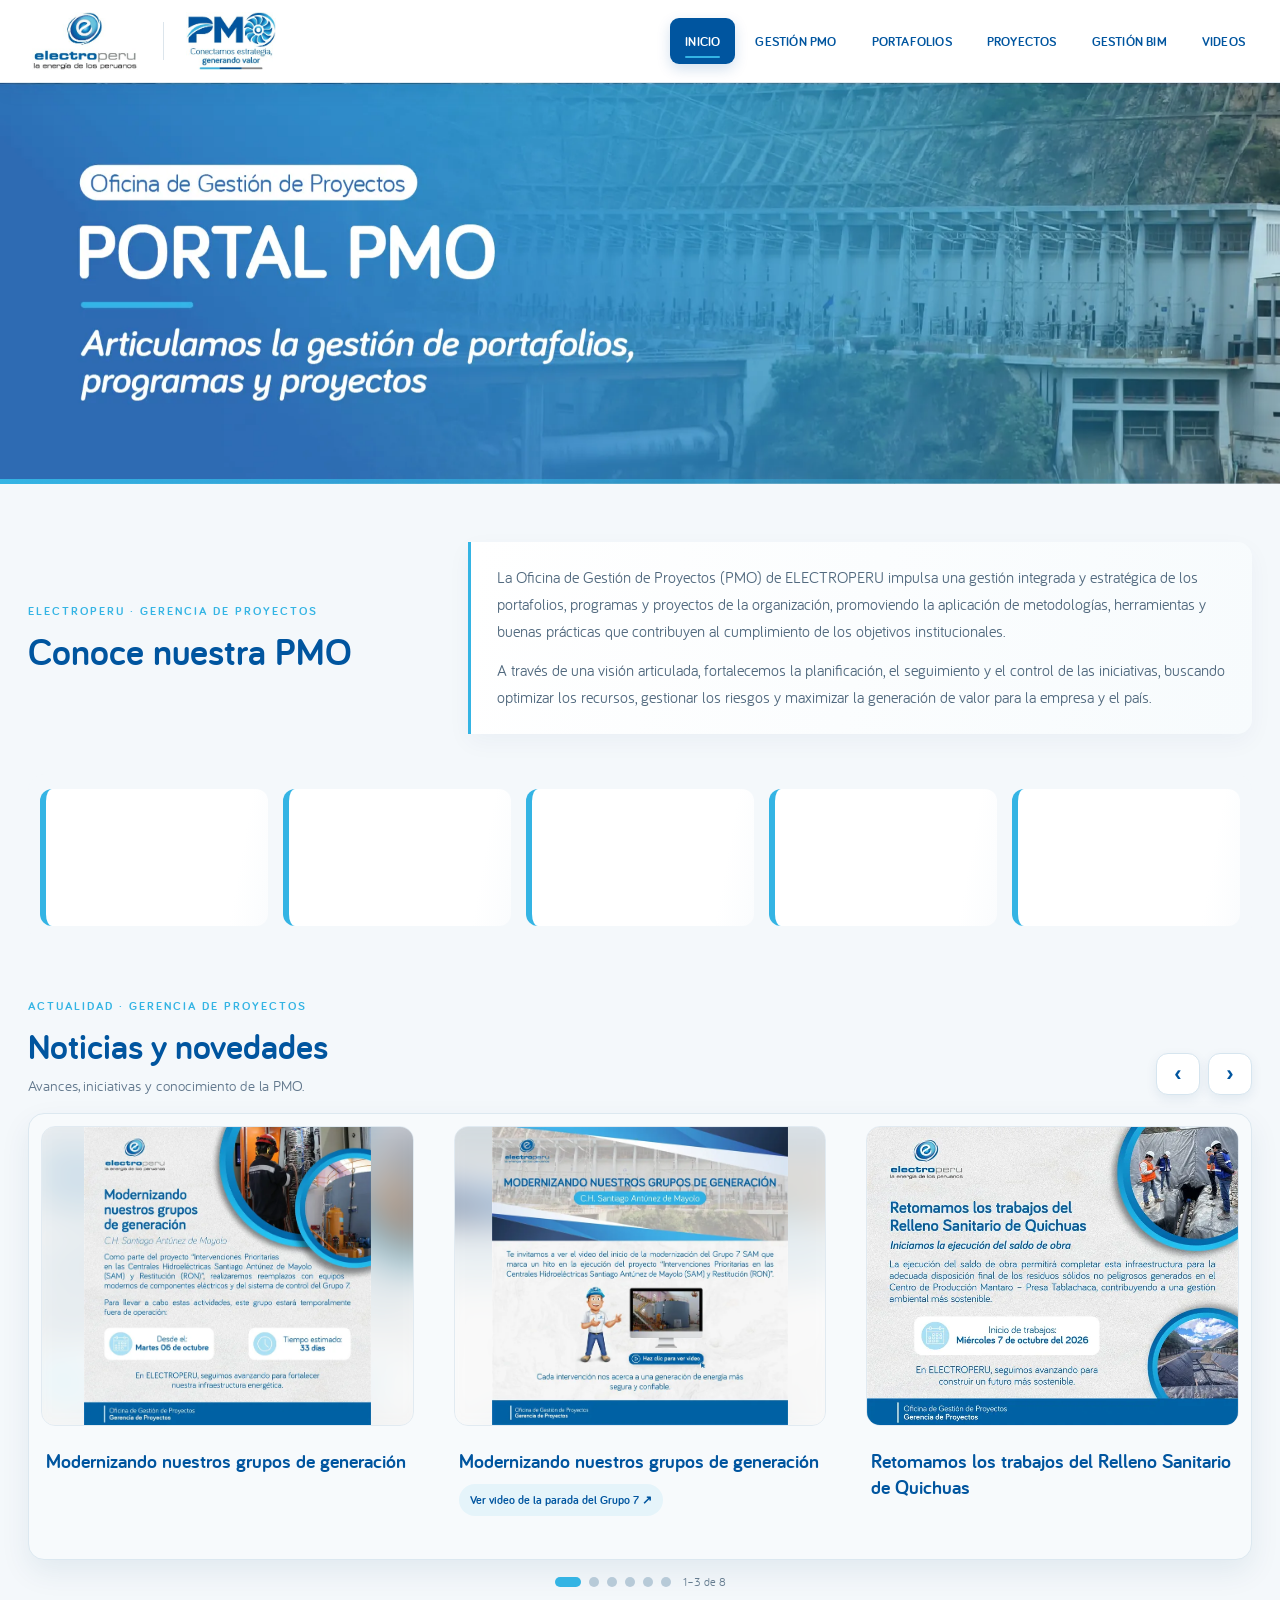
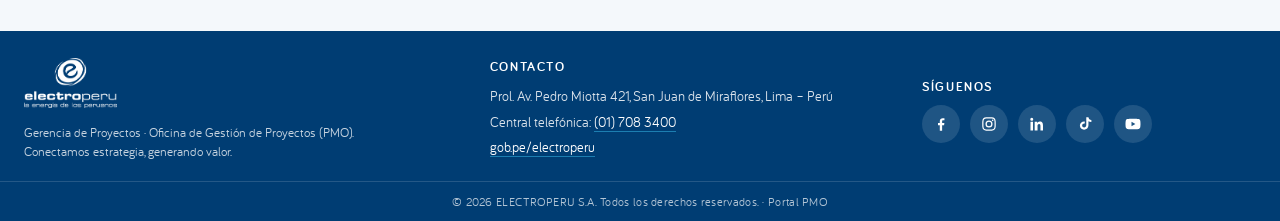
==== commit 237ac51b: "Dirección por sección (#hash) y código separado en css/ y js/ Co-Authored-By: Claude Opus 5.5 <norep" ====
--- a/index.html
+++ b/index.html
@@ -12,1937 +12,7 @@
   <link rel="preconnect" href="https://app.powerbi.com">
   <link rel="preconnect" href="https://content.powerapps.com" crossorigin>
   <link rel="dns-prefetch" href="https://wabi-south-central-us-api.analysis.windows.net">
-  <style>
-
-    @font-face { font-family: "Bariol"; src: url("assets/fonts/bariol-100.woff2") format("woff2"); font-weight: 100; font-style: normal; font-display: swap; }
-    @font-face { font-family: "Bariol"; src: url("assets/fonts/bariol-100-italic.woff2") format("woff2"); font-weight: 100; font-style: italic; font-display: swap; }
-    @font-face { font-family: "Bariol"; src: url("assets/fonts/bariol-300.woff2") format("woff2"); font-weight: 300; font-style: normal; font-display: swap; }
-    @font-face { font-family: "Bariol"; src: url("assets/fonts/bariol-300-italic.woff2") format("woff2"); font-weight: 300; font-style: italic; font-display: swap; }
-    @font-face { font-family: "Bariol"; src: url("assets/fonts/bariol-400.woff2") format("woff2"); font-weight: 400; font-style: normal; font-display: swap; }
-    @font-face { font-family: "Bariol"; src: url("assets/fonts/bariol-400-italic.woff2") format("woff2"); font-weight: 400; font-style: italic; font-display: swap; }
-    @font-face { font-family: "Bariol"; src: url("assets/fonts/bariol-700.woff2") format("woff2"); font-weight: 700; font-style: normal; font-display: swap; }
-    @font-face { font-family: "Bariol"; src: url("assets/fonts/bariol-700-italic.woff2") format("woff2"); font-weight: 700; font-style: italic; font-display: swap; }
-
-    :root {
-      --blue: #00559F;
-      --cyan: #34B4E4;
-      --blue-dark: #003D73;
-      --gray: #868689;
-      --ink: #183B5B;
-      --muted: #64788B;
-      --pale: #F2F7FB;
-      --white: #FFFFFF;
-      --shadow: 0 10px 28px rgba(0, 55, 105, .09);
-    }
-    * { box-sizing: border-box; }
-    html { scroll-behavior: smooth; }
-    body {
-      margin: 0;
-      background: #F5F8FB;
-      color: var(--ink);
-      font-family: "Bariol", Arial, sans-serif;
-    }
-    a { color: inherit; text-decoration: none; }
-    .topbar {
-      background: var(--white);
-      border-bottom: 1px solid #E7EDF3;
-      box-shadow: 0 3px 10px rgba(0, 45, 90, .06);
-    }
-    .topbar-inner {
-      width: min(1500px, calc(100% - 40px));
-      min-height: 100px;
-      margin: auto;
-      display: flex;
-      align-items: center;
-      justify-content: flex-start;
-      gap: 28px;
-    }
-    .brand-pair {
-      display: flex;
-      flex: 0 0 auto;
-      align-items: center;
-      gap: 13px;
-      min-height: 68px;
-    }
-    .logo-slot {
-      display: flex;
-      align-items: center;
-      justify-content: center;
-      background: #fff;
-      overflow: hidden;
-    }
-    .electro-logo {
-      width: 130px;
-      height: 58px;
-    }
-    .pmo-logo {
-      width: 108px;
-      height: 58px;
-    }
-    .logo-slot img {
-      display: block;
-      max-width: 100%;
-      max-height: 100%;
-      width: auto;
-      height: auto;
-      object-fit: contain;
-    }
-    .logo-divider {
-      height: 38px;
-      width: 1px;
-      background: #DCE5EC;
-    }
-    .nav {
-      display: flex;
-      flex: 1 1 auto;
-      align-items: center;
-      justify-content: flex-end;
-      gap: 2px;
-      min-width: 0;
-    }
-    .nav a {
-      display: inline-flex;
-      align-items: center;
-      justify-content: center;
-      min-height: 44px;
-      padding: 0 13px;
-      color: var(--blue);
-      font-size: 13px;
-      font-weight: 700;
-      letter-spacing: .2px;
-      text-transform: uppercase;
-      border-radius: 5px;
-      transition: .2s ease;
-      white-space: nowrap;
-    }
-    .nav a:hover, .nav a.active {
-      color: #fff;
-      background: var(--blue);
-    }
-    .hero {
-      width: 100%;
-      background: var(--blue-dark);
-      overflow: hidden;
-    }
-    .hero img {
-      display: block;
-      width: 100%;
-      height: auto;
-      max-height: 650px;
-      object-fit: cover;
-      object-position: center;
-    }
-    .content {
-      width: min(1240px, calc(100% - 56px));
-      margin: 0 auto;
-    }
-    .intro {
-      padding: 62px 0 34px;
-      text-align: center;
-    }
-    .eyebrow {
-      color: var(--cyan);
-      font-size: 12px;
-      font-weight: 700;
-      letter-spacing: 2px;
-      text-transform: uppercase;
-    }
-    h1, h2, h3, p { margin-top: 0; }
-    .intro h1 {
-      margin: 10px 0 18px;
-      color: var(--blue);
-      font-size: clamp(28px, 3vw, 38px);
-      font-weight: 700;
-    }
-    .intro-copy {
-      max-width: 970px;
-      margin: auto;
-      color: #526A7F;
-      font-size: 17px;
-      line-height: 1.75;
-    }
-    .intro-copy p { margin-bottom: 12px; }
-    .stats {
-      display: grid;
-      grid-template-columns: repeat(4, minmax(0, 1fr));
-      gap: 15px;
-      max-width: 1080px;
-      padding: 16px 0 58px;
-    }
-    .stat-card {
-      min-height: 126px;
-      padding: 20px 19px;
-      background: white;
-      border: 1px solid #E5EDF4;
-      border-radius: 12px;
-      box-shadow: var(--shadow);
-      position: relative;
-      overflow: hidden;
-    }
-    .stat-card::before {
-      content: "";
-      position: absolute;
-      left: 0; top: 0; bottom: 0;
-      width: 4px;
-      background: var(--cyan);
-    }
-    .stat-value {
-      display: block;
-      margin-bottom: 8px;
-      color: var(--blue);
-      font-size: 37px;
-      font-weight: 700;
-      line-height: 1;
-    }
-    .stat-label {
-      color: #5B7083;
-      font-size: 14px;
-      font-weight: 700;
-    }
-    .placeholder-section {
-      padding: 48px 0 70px;
-      border-top: 1px solid #E1EAF1;
-    }
-    .placeholder-section h2 {
-      color: var(--blue);
-      font-size: 26px;
-      margin-bottom: 8px;
-    }
-    .placeholder-section p {
-      color: var(--muted);
-      line-height: 1.6;
-    }
-    .section-chip {
-      display: inline-block;
-      margin-top: 6px;
-      padding: 7px 12px;
-      border-radius: 20px;
-      color: var(--blue);
-      background: #E4F5FC;
-      font-size: 12px;
-      font-weight: 700;
-    }
-
-    .portfolio-view {
-      min-height: calc(100vh - 170px);
-      padding: 54px 0 68px;
-      background: #F5F8FB;
-    }
-    .portfolio-shell { max-width: 1180px; }
-    .portfolio-heading { max-width: 820px; margin-bottom: 28px; }
-    .portfolio-heading h1 {
-      color: var(--blue);
-      font-size: clamp(30px, 3vw, 40px);
-      line-height: 1.1;
-      margin: 10px 0 12px;
-      font-weight: 700;
-    }
-    .portfolio-heading p {
-      color: #526A7F;
-      font-size: 17px;
-      line-height: 1.65;
-      margin-bottom: 0;
-    }
-    .portfolio-purpose {
-      display: flex;
-      align-items: center;
-      gap: 16px;
-      padding: 17px 20px;
-      margin: 28px 0 25px;
-      border: 1px solid #DCEAF3;
-      border-radius: 13px;
-      background: linear-gradient(100deg, #EAF7FC 0%, #FFFFFF 100%);
-    }
-    .purpose-mark {
-      width: 54px; height: 54px; flex: 0 0 54px;
-      display: grid; place-items: center;
-      border-radius: 12px;
-      background: var(--blue);
-      color: #fff;
-    }
-    .purpose-mark svg {
-      display: block;
-      width: 31px;
-      height: 31px;
-    }
-    .portfolio-purpose strong, .portfolio-purpose span { display: block; }
-    .portfolio-purpose strong { color: var(--blue-dark); font-size: 17px; margin-bottom: 3px; }
-    .portfolio-purpose span { color: var(--muted); font-size: 14px; line-height: 1.45; }
-    .portfolio-grid {
-      display: grid;
-      grid-template-columns: repeat(2, minmax(0, 1fr));
-      gap: 16px;
-    }
-    .portfolio-card {
-      position: relative;
-      display: flex;
-      flex-direction: column;
-      align-items: flex-start;
-      width: 100%;
-      min-height: 208px;
-      padding: 22px 24px 19px;
-      text-align: left;
-      border: 1px solid #E0EAF2;
-      border-radius: 13px;
-      background: #fff;
-      box-shadow: 0 7px 20px rgba(0,55,105,.055);
-      color: var(--ink);
-      font-family: inherit;
-      cursor: pointer;
-      transition: transform .18s ease, box-shadow .18s ease, border-color .18s ease;
-    }
-    .portfolio-card:hover, .portfolio-card:focus-visible {
-      transform: translateY(-3px);
-      border-color: #8CCFEA;
-      box-shadow: 0 12px 26px rgba(0,55,105,.11);
-      outline: none;
-    }
-    .portfolio-number {
-      display: inline-grid;
-      place-items: center;
-      width: 36px; height: 36px;
-      margin-bottom: 13px;
-      border-radius: 10px;
-      background: #E6F5FB;
-      color: var(--blue);
-      font-size: 14px;
-      font-weight: 700;
-    }
-    .portfolio-card-title {
-      display: block;
-      color: var(--blue);
-      font-size: 21px;
-      line-height: 1.2;
-      font-weight: 700;
-      margin-bottom: 7px;
-    }
-    .portfolio-card-copy {
-      display: block;
-      color: #5C7184;
-      font-size: 14px;
-      line-height: 1.45;
-      margin-bottom: 12px;
-    }
-    .portfolio-card-meta {
-      display: block;
-      color: #2876A8;
-      font-size: 12px;
-      font-weight: 700;
-      line-height: 1.35;
-      margin-top: auto;
-      padding-top: 8px;
-    }
-    .portfolio-card-action {
-      display: block;
-      color: var(--blue);
-      font-size: 13px;
-      font-weight: 700;
-      margin-top: 12px;
-    }
-    .portfolio-card-action span { color: var(--cyan); font-size: 18px; margin-left: 4px; }
-    .portfolio-footnote {
-      margin: 23px 0 0;
-      padding-top: 16px;
-      border-top: 1px solid #DFE9F0;
-      color: #657B8D;
-      font-size: 13px;
-    }
-    .portfolio-detail {
-      margin-top: 20px;
-      padding: 28px 30px 30px;
-      border: 1px solid #DCE8F0;
-      border-radius: 16px;
-      background: #fff;
-      box-shadow: var(--shadow);
-    }
-    .back-link {
-      border: 0;
-      padding: 0;
-      margin: 0 0 28px;
-      background: transparent;
-      color: var(--blue);
-      font-family: inherit;
-      font-size: 14px;
-      font-weight: 700;
-      cursor: pointer;
-    }
-    .back-link:hover { color: #168FC5; }
-    .detail-topline { display: flex; align-items: center; gap: 12px; margin-bottom: 13px; }
-    .detail-number {
-      display: inline-grid; place-items: center;
-      width: 42px; height: 42px;
-      border-radius: 12px;
-      background: var(--blue);
-      color: white;
-      font-size: 17px;
-      font-weight: 700;
-    }
-    .detail-kicker { color: #2999C9; font-size: 11px; font-weight: 700; letter-spacing: 1.5px; }
-    .portfolio-detail h2 {
-      color: var(--blue);
-      font-size: clamp(27px, 3vw, 35px);
-      margin: 0 0 12px;
-      font-weight: 700;
-    }
-    .detail-description {
-      max-width: 900px;
-      color: #526A7F;
-      font-size: 17px;
-      line-height: 1.7;
-      margin-bottom: 24px;
-    }
-    .detail-facts {
-      display: grid;
-      grid-template-columns: repeat(2, minmax(0, 1fr));
-      gap: 14px;
-    }
-    .detail-fact {
-      padding: 17px 18px;
-      border-radius: 11px;
-      background: #F2F7FB;
-      border-left: 3px solid var(--cyan);
-    }
-    .detail-fact span { display: block; color: #718496; font-size: 12px; margin-bottom: 6px; }
-    .detail-fact strong { display: block; color: var(--blue-dark); font-size: 16px; line-height: 1.4; }
-    .detail-note {
-      margin-top: 18px;
-      padding: 14px 17px;
-      border-radius: 10px;
-      background: #EAF6FB;
-      color: #46657D;
-      font-size: 13px;
-      line-height: 1.55;
-    }
-    [hidden] { display: none !important; }
-
-    .management-view {
-      min-height: calc(100vh - 170px);
-      padding: 48px 0 72px;
-      background: #F5F8FB;
-    }
-    .management-shell { max-width: 1240px; }
-    .management-heading { max-width: 880px; margin-bottom: 36px; }
-    .management-heading h1 {
-      margin: 10px 0 12px;
-      color: var(--blue);
-      font-size: clamp(32px, 3vw, 42px);
-      line-height: 1.1;
-      font-weight: 700;
-    }
-    .management-heading p {
-      margin: 0;
-      color: #526A7F;
-      font-size: 17px;
-      line-height: 1.65;
-    }
-    .history-section {
-      padding: 28px;
-      margin-bottom: 28px;
-      border: 1px solid #E0EAF2;
-      border-radius: 16px;
-      background: #fff;
-      box-shadow: 0 8px 24px rgba(0,55,105,.055);
-    }
-    .section-heading-row {
-      display: flex;
-      align-items: center;
-      justify-content: space-between;
-      gap: 20px;
-    }
-    .section-kicker {
-      display: block;
-      margin-bottom: 7px;
-      color: #2799C9;
-      font-size: 11px;
-      font-weight: 700;
-      letter-spacing: 1.4px;
-      text-transform: uppercase;
-    }
-    .section-heading-row h2, .topic-content h2 {
-      margin: 0;
-      color: var(--blue);
-      font-size: clamp(23px, 2.2vw, 29px);
-      line-height: 1.2;
-      font-weight: 700;
-    }
-    .section-intro {
-      margin: 12px 0 20px;
-      color: #5D7285;
-      font-size: 15px;
-      line-height: 1.55;
-    }
-
-        .timeline {
-      position: relative;
-      padding: 22px 8px 10px;
-      overflow: visible;
-    }
-        .timeline-track {
-      position: absolute;
-      left: 3%;
-      right: 3%;
-      top: 50%;
-      height: 4px;
-      transform: translateY(-50%);
-      border-radius: 4px;
-      background: linear-gradient(90deg, var(--blue), var(--cyan));
-      opacity: .85;
-      pointer-events: none;
-    }
-        .timeline-grid {
-      position: relative;
-      display: grid;
-      grid-template-columns: repeat(3, minmax(0, 1fr));
-      align-items: stretch;
-      gap: 28px 22px;
-    }
-        .timeline-item {
-      position: relative;
-      display: flex;
-      flex-direction: column;
-      align-items: flex-start;
-      min-width: 0;
-      padding: 0;
-    }
-        .timeline-year {
-      display: inline-flex;
-      align-items: center;
-      justify-content: center;
-      align-self: flex-start;
-      min-height: 36px;
-      max-width: 100%;
-      padding: 6px 15px;
-      border-radius: 22px;
-      background: #8CB6E5;
-      color: #fff;
-      font-size: 16px;
-      font-weight: 700;
-      line-height: 1.2;
-      position: relative;
-      z-index: 2;
-    }
-        .timeline-dot {
-      position: absolute;
-      top: 43px;
-      left: 17px;
-      width: 14px;
-      height: 14px;
-      border: 3px solid #fff;
-      border-radius: 50%;
-      background: var(--blue);
-      box-shadow: 0 0 0 2px #8CB6E5;
-      z-index: 2;
-    }
-        .timeline-card {
-      position: relative;
-      display: flex;
-      align-items: flex-start;
-      gap: 12px;
-      width: 100%;
-      min-height: 174px;
-      margin-top: 18px;
-      padding: 18px;
-      border: 1px solid #E1EBF3;
-      border-left: 3px solid var(--cyan);
-      border-radius: 12px;
-      background: #F8FBFD;
-      box-sizing: border-box;
-    }
-        .timeline-icon {
-      display: grid;
-      place-items: center;
-      flex: 0 0 43px;
-      width: 43px;
-      height: 43px;
-      margin: 0;
-      border-radius: 11px;
-      background: #E6F4FA;
-      color: var(--blue);
-    }
-        .timeline-icon svg {
-      display: block;
-      width: 32px;
-      height: 32px;
-      max-width: 100%;
-      max-height: 100%;
-      overflow: visible;
-      shape-rendering: geometricPrecision;
-    }
-    .timeline-icon img {
-      display: block;
-      width: 38px;
-      height: 38px;
-      max-width: 100%;
-      max-height: 100%;
-      object-fit: contain;
-    }
-        .timeline-card p {
-      flex: 1 1 auto;
-      min-width: 0;
-      margin: 0;
-      color: #315678;
-      font-size: 14px;
-      line-height: 1.55;
-      overflow-wrap: break-word;
-    }
-        .timeline-current .timeline-year {
-      background: var(--blue);
-      min-height: 40px;
-    }
-        .timeline-current .timeline-card {
-      background: #EDF7FB;
-      border-left-color: var(--blue);
-    }
-
-
-    .management-topic { position: relative; }
-    .topic-open {
-      display: inline-flex;
-      align-items: center;
-      gap: 7px;
-      margin-top: 18px;
-      padding: 9px 15px;
-      border: 0;
-      border-radius: 22px;
-      background: var(--blue);
-      color: #fff;
-      font-family: inherit;
-      font-size: 13px;
-      font-weight: 700;
-      cursor: pointer;
-      transition: background .18s ease, transform .18s ease;
-    }
-    .topic-open:hover { background: #0879B8; transform: translateY(-1px); }
-    .topic-open span { font-size: 17px; line-height: 1; }
-    .management-topic-detail {
-      margin-top: 24px;
-      padding: 30px;
-      border: 1px solid #DCE8F0;
-      border-radius: 16px;
-      background: #fff;
-      box-shadow: 0 8px 24px rgba(0,55,105,.055);
-    }
-    .topic-detail-content h2 {
-      margin: 5px 0 15px;
-      color: var(--blue);
-      font-size: clamp(27px, 3vw, 36px);
-      line-height: 1.2;
-    }
-    .topic-detail-content h3 {
-      margin: 27px 0 9px;
-      color: var(--blue-dark);
-      font-size: 20px;
-      line-height: 1.25;
-    }
-    .topic-detail-content p {
-      color: #526A7F;
-      font-size: 15px;
-      line-height: 1.7;
-    }
-    .topic-lead {
-      max-width: 1000px;
-      margin: 0 0 22px;
-      font-size: 17px !important;
-    }
-    .topic-highlight-grid {
-      display: grid;
-      grid-template-columns: repeat(4, minmax(0, 1fr));
-      gap: 12px;
-      margin: 22px 0 28px;
-    }
-    .topic-highlight {
-      min-height: 106px;
-      padding: 17px;
-      border: 1px solid #DDEAF2;
-      border-top: 3px solid var(--cyan);
-      border-radius: 11px;
-      background: #F5FAFD;
-    }
-    .topic-highlight strong {
-      display: block;
-      margin-bottom: 7px;
-      color: var(--blue);
-      font-size: 24px;
-      line-height: 1.15;
-    }
-    .topic-highlight span {
-      display: block;
-      color: #5C7184;
-      font-size: 12px;
-      line-height: 1.45;
-    }
-    .topic-bullet-list {
-      margin: 8px 0 14px;
-      padding-left: 22px;
-      color: #526A7F;
-      font-size: 15px;
-      line-height: 1.75;
-    }
-    .topic-closing {
-      margin-top: 27px;
-      padding: 20px 22px;
-      border-left: 4px solid var(--cyan);
-      border-radius: 0 12px 12px 0;
-      background: #EAF6FB;
-    }
-    .topic-closing strong {
-      display: block;
-      margin-bottom: 6px;
-      color: var(--blue-dark);
-      font-size: 17px;
-    }
-    .topic-closing p { margin: 0; }
-    .awards-criteria {
-      display: grid;
-      grid-template-columns: repeat(3, minmax(0, 1fr));
-      gap: 10px;
-      margin: 13px 0 20px;
-    }
-    .awards-criteria div {
-      padding: 13px 15px;
-      border-radius: 10px;
-      background: #F2F7FB;
-    }
-    .awards-criteria strong {
-      display: block;
-      margin-bottom: 4px;
-      color: var(--blue);
-      font-size: 21px;
-    }
-    .awards-criteria span {
-      color: #5C7184;
-      font-size: 12px;
-      line-height: 1.4;
-    }
-    [hidden] { display: none !important; }
-    .management-topics {
-      display: grid;
-      grid-template-columns: repeat(2, minmax(0, 1fr));
-      gap: 20px;
-    }
-    .management-topic {
-      display: flex;
-      align-items: flex-start;
-      gap: 19px;
-      min-height: 250px;
-      padding: 26px;
-      border: 1px solid #E0EAF2;
-      border-radius: 16px;
-      background: #fff;
-      box-shadow: 0 8px 24px rgba(0,55,105,.055);
-    }
-    .topic-visual {
-      display: grid;
-      place-items: center;
-      width: 58px;
-      height: 58px;
-      flex: 0 0 58px;
-      border-radius: 14px;
-      background: var(--blue);
-      color: #fff;
-    }
-    .topic-visual svg { width: 38px; height: 38px; }
-    .award-visual { background: #E7F5FB; color: var(--blue); }
-    .topic-content { min-width: 0; }
-    .topic-content h2 { margin-bottom: 12px; }
-    .topic-content p {
-      margin: 0;
-      color: #586F83;
-      font-size: 14px;
-      line-height: 1.65;
-    }
-    .topic-tags {
-      display: flex;
-      flex-wrap: wrap;
-      gap: 7px;
-      margin-top: 17px;
-    }
-    .topic-tags span {
-      padding: 6px 10px;
-      border-radius: 20px;
-      background: #EAF5FA;
-      color: #17699D;
-      font-size: 11px;
-      font-weight: 700;
-    }
-    [hidden] { display: none !important; }
-    .site-footer { background: #003D73; color: rgba(255,255,255,.86); font-size: 14px; line-height: 1.6; }
-    .footer-inner {
-      width: min(1280px, calc(100% - 48px)); margin: 0 auto; padding: 26px 0 18px;
-      display: grid; grid-template-columns: 1.3fr 1.2fr 1fr; gap: 32px; align-items: center;
-    }
-    .footer-logo { display: inline-flex; border: 0 !important; }
-    .footer-logo img { display: block; height: 50px; width: auto; }
-    .footer-brand p { margin: 8px 0 0; max-width: 340px; color: rgba(255,255,255,.78); font-size: 13px; line-height: 1.5; }
-    .footer-col h4 { margin: 0 0 8px; color: #fff; font-size: 13px; font-weight: 700; letter-spacing: 1.6px; text-transform: uppercase; }
-    .footer-col p { margin: 0 0 4px; font-size: 13.5px; }
-    .footer-col a { color: #fff; border-bottom: 1px solid rgba(52,180,228,.55); }
-    .footer-col a:hover { color: var(--cyan); border-color: var(--cyan); }
-    .footer-social { display: flex; flex-wrap: wrap; gap: 10px; }
-    .footer-social a {
-      display: inline-flex; align-items: center; justify-content: center; width: 38px; height: 38px;
-      border: 0; border-radius: 50%; background: rgba(255,255,255,.12); color: #fff;
-      transition: background .2s ease, transform .2s ease;
-    }
-    .footer-social a:hover { background: var(--cyan); color: #fff; transform: translateY(-2px); }
-    .footer-social svg { width: 18px; height: 18px; fill: currentColor; }
-    .footer-bottom { border-top: 1px solid rgba(255,255,255,.14); padding: 10px 24px; text-align: center; font-size: 12px; letter-spacing: .3px; color: rgba(255,255,255,.7); }
-    .sr-only { position: absolute; width: 1px; height: 1px; padding: 0; margin: -1px; overflow: hidden; clip: rect(0,0,0,0); white-space: nowrap; border: 0; }
-    @media (max-width: 860px) {
-      .footer-inner { grid-template-columns: 1fr; gap: 18px; padding: 24px 0 16px; text-align: center; }
-      .footer-brand p { margin-left: auto; margin-right: auto; }
-      .footer-social { justify-content: center; }
-    }
-    .no-results {
-      display: none;
-      padding: 10px 16px;
-      color: #A33B3B;
-      font-size: 13px;
-    }
-    @media (max-width: 1120px) {
-      .topbar-inner {
-        gap: 16px;
-        width: calc(100% - 28px);
-      }
-      .electro-logo { width: 112px; }
-      .pmo-logo { width: 94px; }
-      .nav a { padding: 0 9px; font-size: 12px; }
-    }
-
-
-
-
-
-    .knowledge-gallery {
-      display: grid;
-      grid-template-columns: repeat(2, minmax(0, 1fr));
-      gap: 18px;
-      margin: 18px 0 26px;
-      align-items: stretch;
-    }
-    .knowledge-photo {
-      display: flex;
-      flex-direction: column;
-      min-width: 0;
-      margin: 0;
-      overflow: hidden;
-      border: 1px solid #DDE8F0;
-      border-radius: 13px;
-      background: #FFFFFF;
-      box-shadow: 0 5px 16px rgba(0,55,105,.06);
-    }
-    .knowledge-photo-frame {
-      display: flex;
-      align-items: center;
-      justify-content: center;
-      height: 250px;
-      padding: 10px;
-      background: #F3F7FA;
-    }
-    .knowledge-photo-frame img {
-      display: block;
-      width: 100%;
-      height: 100%;
-      object-fit: contain;
-      object-position: center;
-      border-radius: 7px;
-    }
-    .knowledge-photo figcaption {
-      display: flex;
-      flex-direction: column;
-      gap: 5px;
-      min-height: 88px;
-      padding: 14px 16px 16px;
-      color: #526A7F;
-      font-size: 13px;
-      line-height: 1.5;
-    }
-    .knowledge-photo figcaption strong {
-      color: var(--blue);
-      font-size: 15px;
-      line-height: 1.3;
-    }
-    @media (max-width: 700px) {
-      .knowledge-gallery { grid-template-columns: 1fr; gap: 14px; }
-      .knowledge-photo-frame { height: 230px; }
-      .knowledge-photo figcaption { min-height: 0; }
-    }
-
-    @media (max-width: 760px) {
-      .management-topic-detail { padding: 22px 17px; }
-      .topic-highlight-grid { grid-template-columns: repeat(2, minmax(0, 1fr)); }
-      .awards-criteria { grid-template-columns: repeat(2, minmax(0, 1fr)); }
-      .topic-detail-content h3 { font-size: 18px; }
-    }
-    @media (max-width: 430px) {
-      .topic-highlight-grid, .awards-criteria { grid-template-columns: 1fr 1fr; gap: 8px; }
-      .topic-highlight { padding: 13px 11px; }
-      .topic-highlight strong { font-size: 20px; }
-    }
-
-    @media (max-width: 1050px) {
-      .timeline-grid { grid-template-columns: repeat(2, minmax(0, 1fr)); gap: 20px; }
-      .timeline-track { display: none; }
-      .timeline-card { min-height: 160px; }
-    }
-    @media (max-width: 620px) {
-      .timeline-grid { grid-template-columns: 1fr; gap: 14px; }
-      .timeline { padding: 8px 0 0; }
-      .timeline-card { min-height: 0; padding: 15px; margin-top: 12px; }
-      .timeline-dot { top: 42px; }
-      .history-section { padding: 19px 15px; }
-    }
-
-    /* Alineación uniforme de las tarjetas de Gestión PMO */
-    .management-topics {
-      align-items: stretch;
-    }
-    .management-topic {
-      height: 100%;
-      min-height: 310px;
-      box-sizing: border-box;
-      align-items: flex-start;
-    }
-    .topic-content {
-      display: flex;
-      flex: 1 1 auto;
-      flex-direction: column;
-      align-items: flex-start;
-      min-width: 0;
-      min-height: 100%;
-    }
-    .topic-content h2 {
-      font-size: 24px;
-      line-height: 1.18;
-      min-height: 1.18em;
-      margin-bottom: 12px;
-    }
-    .awards-topic .topic-content h2 {
-      white-space: nowrap;
-      letter-spacing: -0.35px;
-    }
-    .topic-content p {
-      min-height: 72px;
-    }
-    .topic-tags {
-      min-height: 34px;
-      margin-top: 14px;
-      align-items: flex-start;
-    }
-    .topic-open {
-      margin-top: auto;
-      padding-top: 10px;
-      padding-bottom: 10px;
-    }
-    @media (max-width: 1250px) {
-      .awards-topic .topic-content h2 {
-        white-space: normal;
-      }
-    }
-    @media (max-width: 760px) {
-      .management-topic {
-        min-height: 0;
-      }
-      .topic-content p {
-        min-height: 0;
-      }
-      .topic-open {
-        margin-top: 18px;
-      }
-    }
-
-    @media (max-width: 900px) {
-      .topbar-inner {
-        flex-wrap: wrap;
-        justify-content: center;
-        gap: 8px 18px;
-        padding: 10px 0 12px;
-      }
-      .brand-pair { min-height: 58px; }
-      .nav {
-        flex: 1 0 100%;
-        justify-content: center;
-        overflow-x: auto;
-        padding: 0 4px;
-      }
-      .nav a { min-height: 40px; padding: 0 12px; }
-      .stats { grid-template-columns: repeat(2, 1fr); }
-    }
-
-    @media (max-width: 900px) {
-      .portfolio-view { padding: 42px 0 54px; }
-      .portfolio-grid { gap: 13px; }
-      .portfolio-card { min-height: 215px; padding: 19px; }
-    }
-    @media (max-width: 600px) {
-      .portfolio-grid, .detail-facts { grid-template-columns: 1fr; }
-      .portfolio-heading p { font-size: 15px; }
-      .portfolio-purpose { align-items: flex-start; padding: 14px; }
-      .portfolio-purpose span { font-size: 13px; }
-      .portfolio-card { min-height: 190px; }
-      .portfolio-detail { padding: 21px 18px; }
-      .detail-description { font-size: 15px; }
-    }
-    @media (max-width: 600px) {
-      .topbar-inner {
-        width: calc(100% - 20px);
-      }
-      .brand-pair { gap: 10px; }
-      .electro-logo { width: 112px; height: 52px; }
-      .pmo-logo { width: 92px; height: 52px; }
-      .logo-divider { height: 32px; }
-      .nav { justify-content: flex-start; }
-      .nav a { font-size: 11px; padding: 0 10px; }
-      .hero img { min-height: 190px; object-fit: cover; }
-      .content { width: calc(100% - 36px); }
-      .intro { padding: 42px 0 24px; }
-      .intro-copy { font-size: 15px; text-align: left; }
-      .stats { gap: 12px; padding-bottom: 48px; }
-      .stat-card { min-height: 112px; padding: 17px 15px; }
-      .stat-value { font-size: 30px; }
-      .stat-label { font-size: 12px; }
-    }
-
-.awards-video-section {
-      margin: 26px 0 30px;
-      padding: 20px;
-      border: 1px solid #DCE8F1;
-      border-radius: 16px;
-      background: linear-gradient(145deg, #F7FBFE 0%, #EEF6FB 100%);
-    }
-.awards-video-heading {
-      display: flex;
-      align-items: center;
-      justify-content: space-between;
-      gap: 16px;
-      margin-bottom: 14px;
-    }
-.awards-video-heading h3 {
-      margin: 5px 0 0;
-      color: var(--blue, #00559F);
-      font-size: 21px;
-      line-height: 1.25;
-    }
-.video-duration {
-      flex: 0 0 auto;
-      padding: 7px 12px;
-      border-radius: 999px;
-      background: #DFF1FA;
-      color: #00559F;
-      font-size: 13px;
-      font-weight: 700;
-      white-space: nowrap;
-    }
-.awards-video-frame {
-      position: relative;
-      width: 100%;
-      aspect-ratio: 16 / 9;
-      overflow: hidden;
-      border-radius: 12px;
-      background: #0B2740;
-      box-shadow: 0 8px 22px rgba(0, 54, 103, .12);
-    }
-.awards-video-frame iframe {
-      position: absolute;
-      inset: 0;
-      display: block;
-      width: 100%;
-      height: 100%;
-      border: 0;
-    }
-.awards-video-caption {
-      margin: 12px 2px 0;
-      color: #526A7F;
-      font-size: 13px;
-      line-height: 1.5;
-    }
-    .awards-video-section {
-      display: block;
-      clear: both;
-      width: 100%;
-      max-width: none;
-      box-sizing: border-box;
-      margin: 34px 0 8px;
-      padding: 24px;
-    }
-    .awards-video-frame {
-      display: block;
-      width: 100%;
-      max-width: none;
-      aspect-ratio: 16 / 9;
-      min-height: 420px;
-      height: auto;
-    }
-    .awards-video-frame iframe {
-      position: absolute;
-      inset: 0;
-      display: block;
-      width: 100%;
-      height: 100%;
-      border: 0;
-    }
-    @media (max-width: 700px) {
-      .awards-video-section { padding: 14px; margin: 20px 0 24px; }
-      .awards-video-frame { min-height: 220px; aspect-ratio: 16 / 9; }
-    }
-
-
-    /* ===== UX refresh: Portal PMO ===== */
-    :root {
-      --blue: #00559F;
-      --cyan: #34B4E4;
-      --blue-dark: #003D73;
-      --ink: #183B5B;
-      --muted: #64788B;
-      --pale: #F2F7FB;
-      --white: #FFFFFF;
-      --shadow: 0 14px 34px rgba(0, 55, 105, .09);
-      --shadow-hover: 0 20px 42px rgba(0, 55, 105, .14);
-    }
-
-    html { scroll-behavior: smooth; scroll-padding-top: 112px; }
-    body { background: #F4F8FB; }
-    .reading-progress {
-      position: fixed;
-      inset: 0 0 auto;
-      height: 3px;
-      z-index: 1200;
-      pointer-events: none;
-      background: transparent;
-    }
-    .reading-progress span {
-      display: block;
-      width: 100%;
-      height: 100%;
-      background: linear-gradient(90deg, var(--cyan), #77D6EF);
-      transform: scaleX(0);
-      transform-origin: left center;
-      will-change: transform;
-    }
-
-    .topbar {
-      position: sticky;
-      top: 0;
-      z-index: 1000;
-      background: rgba(255,255,255,.94);
-      backdrop-filter: blur(14px);
-      -webkit-backdrop-filter: blur(14px);
-      border-bottom: 1px solid rgba(220,232,241,.9);
-      box-shadow: 0 5px 22px rgba(0,45,90,.07);
-      transition: box-shadow .25s ease, background .25s ease;
-    }
-    .topbar.is-scrolled {
-      background: rgba(255,255,255,.98);
-      box-shadow: 0 8px 28px rgba(0,45,90,.12);
-    }
-    .topbar-inner { min-height: 88px; }
-    .brand-pair { transition: transform .25s ease; }
-    .brand-pair:hover { transform: translateY(-1px); }
-    .nav { gap: 5px; }
-    .nav a {
-      position: relative;
-      border-radius: 9px;
-      min-height: 46px;
-      padding-inline: 15px;
-      transition: color .2s ease, background .2s ease, transform .2s ease;
-    }
-    .nav a::after {
-      content: "";
-      position: absolute;
-      left: 15px;
-      right: 15px;
-      bottom: 6px;
-      height: 2px;
-      border-radius: 2px;
-      background: var(--cyan);
-      transform: scaleX(0);
-      transform-origin: center;
-      transition: transform .22s ease;
-    }
-    .nav a:hover { transform: translateY(-1px); background: #EAF5FA; color: var(--blue); }
-    .nav a.active { background: var(--blue); color: #fff; box-shadow: 0 5px 14px rgba(0,85,159,.18); }
-    .nav a.active::after { transform: scaleX(1); }
-
-    .hero {
-      position: relative;
-      isolation: isolate;
-      background: var(--blue-dark);
-    }
-    .hero::after {
-      content: "";
-      position: absolute;
-      inset: auto 0 0;
-      height: 5px;
-      background: linear-gradient(90deg, var(--cyan), rgba(52,180,228,0));
-      z-index: 1;
-    }
-    .hero img { transition: transform 1.1s cubic-bezier(.2,.7,.2,1); }
-    .hero:hover img { transform: scale(1.008); }
-
-    .intro {
-      display: grid;
-      grid-template-columns: minmax(230px,.72fr) minmax(0,1.5fr);
-      align-items: center;
-      column-gap: clamp(28px,5vw,72px);
-      row-gap: 8px;
-      padding-top: 58px;
-      padding-bottom: 34px;
-      text-align: left;
-    }
-    .intro .eyebrow { grid-column: 1; align-self: end; }
-    .intro h1 {
-      grid-column: 1;
-      align-self: start;
-      margin: 4px 0 0;
-      max-width: 340px;
-      font-size: clamp(30px,3vw,40px);
-      line-height: 1.06;
-    }
-    .intro-copy {
-      grid-column: 2;
-      grid-row: 1 / span 2;
-      max-width: none;
-      margin: 0;
-      padding: 22px 26px;
-      border-left: 3px solid var(--cyan);
-      border-radius: 0 15px 15px 0;
-      background: linear-gradient(105deg,#FFFFFF 0%,#F7FBFD 100%);
-      box-shadow: 0 8px 24px rgba(0,55,105,.045);
-      font-size: 16px;
-      line-height: 1.7;
-    }
-    .intro-copy p:last-child { margin-bottom: 0; }
-
-    .stats {
-      width: min(1320px, calc(100% - 56px));
-      max-width: 1320px;
-      grid-template-columns: repeat(5,minmax(0,1fr));
-      gap: 14px;
-      padding: 10px 0 66px;
-    }
-    .stat-card {
-      min-height: 164px;
-      padding: 22px 20px 18px;
-      border-radius: 16px;
-      box-shadow: 0 8px 24px rgba(0,55,105,.055);
-      transition: transform .28s ease, box-shadow .28s ease, border-color .28s ease;
-    }
-    .stat-card:hover {
-      transform: translateY(-6px);
-      border-color: #B7DDED;
-      box-shadow: var(--shadow-hover);
-    }
-    .stat-card::before { width: 4px; transition: width .25s ease; }
-    .stat-card:hover::before { width: 6px; }
-    .stat-icon {
-      position: absolute;
-      top: 18px;
-      right: 18px;
-      display: grid;
-      place-items: center;
-      width: 40px;
-      height: 40px;
-      border-radius: 12px;
-      color: var(--blue);
-      background: #EAF6FB;
-    }
-    .stat-icon svg {
-      width: 22px;
-      height: 22px;
-      fill: none;
-      stroke: currentColor;
-      stroke-width: 1.7;
-      stroke-linecap: round;
-      stroke-linejoin: round;
-    }
-    .stat-value {
-      margin: 27px 0 9px;
-      font-size: clamp(29px,2.5vw,38px);
-      letter-spacing: -.5px;
-    }
-    .stat-label { display: block; font-size: 14px; }
-    .stat-note {
-      display: block;
-      margin-top: 7px;
-      color: #8A9AA8;
-      font-size: 11px;
-      line-height: 1.35;
-    }
-
-    .portfolio-view, .management-view {
-      background:
-        radial-gradient(circle at 90% 5%, rgba(52,180,228,.08), transparent 25rem),
-        #F4F8FB;
-    }
-    .portfolio-shell, .management-shell { max-width: 1280px; }
-    .portfolio-heading, .management-heading { margin-bottom: 34px; }
-    .portfolio-heading h1, .management-heading h1 {
-      letter-spacing: -.6px;
-    }
-    .portfolio-purpose {
-      border-radius: 16px;
-      box-shadow: 0 8px 24px rgba(0,55,105,.045);
-    }
-    .portfolio-grid { grid-template-columns: repeat(3,minmax(0,1fr)); gap: 18px; }
-    .portfolio-card {
-      min-height: 226px;
-      padding: 23px;
-      border-radius: 16px;
-      box-shadow: 0 8px 22px rgba(0,55,105,.05);
-      overflow: hidden;
-    }
-    .portfolio-card::after {
-      content: "";
-      position: absolute;
-      top: 0;
-      right: 0;
-      width: 92px;
-      height: 92px;
-      border-radius: 0 0 0 100%;
-      background: linear-gradient(135deg,rgba(52,180,228,.15),rgba(52,180,228,0));
-      transition: transform .3s ease;
-    }
-    .portfolio-card:hover::after { transform: scale(1.35); }
-    .portfolio-number { position: relative; z-index: 1; }
-    .portfolio-card-title { font-size: 22px; }
-    .portfolio-card-action { display: flex; align-items: center; gap: 5px; }
-    .portfolio-card-action span { transition: transform .2s ease; }
-    .portfolio-card:hover .portfolio-card-action span { transform: translateX(5px); }
-    .portfolio-detail { border-radius: 18px; padding: 34px; }
-
-    .history-section, .management-topic, .management-topic-detail {
-      border-radius: 19px;
-      box-shadow: 0 10px 30px rgba(0,55,105,.055);
-    }
-    .history-section { padding: clamp(22px,3vw,36px); }
-    .timeline-card {
-      border-radius: 15px;
-      box-shadow: 0 5px 15px rgba(0,55,105,.035);
-      transition: transform .25s ease, box-shadow .25s ease, border-color .25s ease;
-    }
-    .timeline-item:hover .timeline-card {
-      transform: translateY(-4px);
-      border-color: #B7DDED;
-      box-shadow: 0 12px 24px rgba(0,55,105,.09);
-    }
-    .timeline-year { box-shadow: 0 4px 10px rgba(0,85,159,.10); }
-    .timeline-icon { transition: transform .25s ease; }
-    .timeline-item:hover .timeline-icon { transform: scale(1.07) rotate(-2deg); }
-
-    .management-topic {
-      border-radius: 19px;
-      box-shadow: 0 10px 28px rgba(0,55,105,.055);
-      transition: transform .28s ease, box-shadow .28s ease, border-color .28s ease;
-    }
-    .management-topic:hover {
-      transform: translateY(-5px);
-      border-color: #B7DDED;
-      box-shadow: var(--shadow-hover);
-    }
-    .topic-visual {
-      border-radius: 16px;
-      box-shadow: 0 7px 16px rgba(0,85,159,.14);
-      transition: transform .28s ease;
-    }
-    .management-topic:hover .topic-visual { transform: translateY(-3px) scale(1.04); }
-    .topic-tags span { transition: background .2s ease, transform .2s ease; }
-    .management-topic:hover .topic-tags span { background: #DDF1F9; }
-
-    .knowledge-photo, .topic-highlight, .awards-criteria div {
-      transition: transform .25s ease, box-shadow .25s ease, border-color .25s ease;
-    }
-    .knowledge-photo:hover { transform: translateY(-4px); box-shadow: var(--shadow-hover); }
-    .topic-highlight:hover, .awards-criteria div:hover {
-      transform: translateY(-3px);
-      box-shadow: 0 9px 20px rgba(0,55,105,.07);
-    }
-    .awards-video-section {
-      border-radius: 20px;
-      box-shadow: 0 10px 28px rgba(0,55,105,.07);
-    }
-    .awards-video-frame { min-height: 0; }
-    .awards-video-frame iframe { border-radius: 12px; }
-
-    .back-link {
-      display: inline-flex;
-      align-items: center;
-      gap: 8px;
-      padding: 9px 13px;
-      border-radius: 9px;
-      background: #EAF5FA;
-      transition: background .2s ease, transform .2s ease;
-    }
-    .back-link:hover { background: #DDF0F8; transform: translateX(-2px); }
-    .back-to-top {
-      position: fixed;
-      right: 24px;
-      bottom: 24px;
-      z-index: 900;
-      display: grid;
-      place-items: center;
-      width: 46px;
-      height: 46px;
-      border: 1px solid rgba(255,255,255,.65);
-      border-radius: 50%;
-      background: var(--blue);
-      color: white;
-      box-shadow: 0 8px 20px rgba(0,55,105,.22);
-      font: 700 24px/1 "Bariol",Arial,sans-serif;
-      cursor: pointer;
-      opacity: 0;
-      pointer-events: none;
-      transform: translateY(10px);
-      transition: opacity .2s ease, transform .2s ease, background .2s ease;
-    }
-    .back-to-top.visible { opacity: 1; pointer-events: auto; transform: translateY(0); }
-    .back-to-top:hover { background: #0879B8; }
-
-    .reveal-on-scroll {
-      opacity: 0;
-      transform: translateY(18px);
-      transition: opacity .55s ease, transform .55s cubic-bezier(.2,.7,.2,1);
-    }
-    .reveal-on-scroll.is-visible { opacity: 1; transform: translateY(0); }
-    .reveal-on-scroll[data-reveal-delay="1"] { transition-delay: .08s; }
-    .reveal-on-scroll[data-reveal-delay="2"] { transition-delay: .16s; }
-    .reveal-on-scroll[data-reveal-delay="3"] { transition-delay: .24s; }
-    .page-enter { animation: pageEnter .42s ease both; }
-    @keyframes pageEnter {
-      from { opacity: 0; transform: translateY(8px); }
-      to { opacity: 1; transform: translateY(0); }
-    }
-
-    @media (max-width: 1120px) {
-      .portfolio-grid { grid-template-columns: repeat(2,minmax(0,1fr)); }
-      .stats { grid-template-columns: repeat(3,minmax(0,1fr)); }
-      .intro { column-gap: 28px; }
-    }
-    @media (max-width: 900px) {
-      .intro { grid-template-columns: 1fr; text-align: left; gap: 10px; }
-      .intro .eyebrow, .intro h1, .intro-copy { grid-column: 1; grid-row: auto; }
-      .intro h1 { max-width: none; }
-      .intro-copy { margin-top: 10px; }
-      .stats { grid-template-columns: repeat(2,minmax(0,1fr)); }
-      .portfolio-grid { grid-template-columns: repeat(2,minmax(0,1fr)); }
-    }
-    @media (max-width: 600px) {
-      .stats { grid-template-columns: 1fr 1fr; }
-      .stat-card { min-height: 150px; padding: 18px 15px; }
-      .stat-icon { width: 34px; height: 34px; top: 13px; right: 13px; }
-      .stat-value { font-size: 29px; }
-      .portfolio-grid { grid-template-columns: 1fr; }
-      .back-to-top { right: 15px; bottom: 15px; }
-      .intro { padding-top: 38px; }
-    }
-    @media (prefers-reduced-motion: reduce) {
-      *, *::before, *::after {
-        scroll-behavior: auto !important;
-        animation-duration: .01ms !important;
-        animation-iteration-count: 1 !important;
-        transition-duration: .01ms !important;
-      }
-      .reveal-on-scroll { opacity: 1; transform: none; }
-    }
-
-
-
-    /* Ajustes solicitados: indicadores limpios, banner con desvanecimiento y menú persistente */
-    .stat-icon { display: none !important; }
-    .stat-value { margin-top: 12px; }
-    .stat-card { padding-top: 22px; }
-
-    /* El menú permanece visible durante todo el desplazamiento */
-    .topbar {
-      position: sticky !important;
-      top: 0 !important;
-      z-index: 1500 !important;
-      width: 100%;
-      will-change: box-shadow;
-    }
-    .topbar-inner { min-height: 82px; }
-
-    /* El banner se desvanece progresivamente al bajar */
-    .hero {
-      transform-origin: center top;
-      will-change: opacity, transform;
-    }
-    .hero img {
-      will-change: opacity, transform;
-      transition: transform .15s linear;
-    }
-    @media (prefers-reduced-motion: reduce) {
-      .hero, .hero img { transition: none !important; }
-    }
-
-
-    .projects-view { min-height: 58vh; }
-    .projects-view .portfolio-heading { padding-top: 18px; }
-    .projects-dashboard { margin-top: 28px; width: 100%; }
-    .projects-dashboard-heading { margin-bottom: 14px; }
-    .projects-dashboard-heading h2 { margin: 0 0 6px; }
-    .projects-dashboard-heading p { margin: 0; color: var(--muted, #66788a); }
-    .powerbi-frame { position: relative; width: 100%; height: min(78vh, 900px); min-height: 640px; overflow: hidden; border: 1px solid rgba(16, 43, 70, .12); border-radius: 18px; background: #fff; box-shadow: 0 16px 42px rgba(16, 43, 70, .08); }
-    .powerbi-frame iframe { display: block; width: 100%; height: 100%; border: 0; }
-    @media (max-width: 700px) { .powerbi-frame { height: 76vh; min-height: 560px; border-radius: 12px; } }
-    /* Correcciones responsive para móvil */
-    @media (max-width: 700px) {
-      html, body { width: 100%; max-width: 100%; overflow-x: hidden; }
-      .topbar-inner {
-        width: 100%;
-        min-height: 0;
-        padding: 8px 10px;
-        flex-wrap: wrap;
-        justify-content: center;
-        gap: 7px;
-      }
-      .brand-pair { flex: 0 1 auto; gap: 9px; }
-      .electro-logo { width: 108px; height: 50px; }
-      .pmo-logo { width: 88px; height: 50px; }
-      .nav {
-        display: flex;
-        flex: 1 1 100%;
-        width: 100%;
-        min-width: 0;
-        flex-wrap: wrap;
-        justify-content: center;
-        gap: 4px;
-        overflow: visible;
-        padding: 0;
-      }
-      .nav a {
-        min-height: 36px;
-        padding: 0 8px;
-        font-size: 10px;
-        white-space: nowrap;
-      }
-      .nav a::after { left: 8px; right: 8px; bottom: 4px; }
-      .content { width: calc(100% - 28px); max-width: 100%; }
-      .management-topics { grid-template-columns: minmax(0, 1fr); gap: 15px; }
-      .management-topic {
-        width: 100%;
-        min-width: 0;
-        min-height: 0;
-        height: auto;
-        padding: 18px;
-        gap: 14px;
-      }
-      .topic-visual { width: 46px; height: 46px; flex: 0 0 46px; border-radius: 12px; }
-      .topic-visual svg { width: 30px; height: 30px; }
-      .topic-content { flex: 1 1 0; min-width: 0; overflow-wrap: anywhere; }
-      .topic-content h2,
-      .awards-topic .topic-content h2 {
-        min-height: 0;
-        font-size: 21px;
-        line-height: 1.2;
-        white-space: normal;
-        overflow-wrap: anywhere;
-      }
-      .topic-content p { min-height: 0; font-size: 14px; line-height: 1.6; overflow-wrap: anywhere; }
-      .topic-tags { min-height: 0; }
-      .topic-open { margin-top: 16px; }
-      .stats { grid-template-columns: repeat(2, minmax(0, 1fr)); }
-      .stat-card { min-width: 0; }
-    }
-    @media (max-width: 380px) {
-      .management-topic { padding: 15px; gap: 11px; }
-      .topic-visual { width: 40px; height: 40px; flex-basis: 40px; }
-      .topic-content h2,
-      .awards-topic .topic-content h2 { font-size: 19px; }
-      .nav a { padding: 0 6px; font-size: 9px; }
-    }
-        /* Ajuste del banner en pantallas estrechas: mostrar la imagen completa sin recortar texto */
-    @media (max-width: 700px) {
-      .hero { width: 100%; overflow: hidden; }
-      .hero img {
-        display: block;
-        width: 100%;
-        height: auto;
-        min-height: 0;
-        max-height: none;
-        object-fit: contain;
-        object-position: center;
-      }
-    }
-    .awards-video-frame img.awards-video-photo {
-      position: absolute;
-      inset: 0;
-      display: block;
-      width: 100%;
-      height: 100%;
-      object-fit: contain;
-      object-position: center;
-      background: #fff;
-    }    .news-section { padding: 36px 0 54px; }
-    .news-heading { display:flex; align-items:end; justify-content:space-between; gap:22px; margin-bottom:18px; }
-    .news-heading h2 { margin:8px 0 6px; color:var(--blue); font-size:clamp(26px,3vw,36px); }
-    .news-heading p { margin:0; color:#62788D; font-size:15px; }
-    .news-controls { display:flex; align-items:center; gap:8px; flex-shrink:0; }
-    .news-control { min-width:44px; height:42px; padding:0 13px; border:1px solid #D6E5EF; border-radius:12px; background:#fff; color:var(--blue); font-size:22px; font-weight:700; cursor:pointer; box-shadow:0 4px 12px rgba(11,70,120,.08); }
-    .news-control:hover,.news-control:focus-visible { background:#EAF6FB; outline:2px solid #59B8E0; outline-offset:2px; }
-    .news-control.news-pause { min-width:86px; font-size:13px; }
-    .news-viewport { overflow:hidden; border:1px solid #DCE8F0; border-radius:20px; background:#F7FAFC; box-shadow:0 12px 30px rgba(14,63,103,.08); }
-    .news-track { display:flex; transition:transform .55s cubic-bezier(.22,.7,.2,1); will-change:transform; }
-    .news-slide { flex:0 0 100%; min-width:0; box-sizing:border-box; display:grid; grid-template-columns:minmax(0,1fr) minmax(230px, .36fr); align-items:center; gap:28px; padding:18px; }
-    .news-image-button { position:relative; display:grid; place-items:center; width:100%; height:clamp(280px,35vw,460px); padding:0; overflow:hidden; border:0; border-radius:14px; background:#fff; cursor:zoom-in; }
-    .news-image-button img { display:block; width:100%; height:100%; object-fit:contain; }
-    .news-zoom-hint { position:absolute; right:12px; bottom:12px; padding:8px 12px; border-radius:999px; background:rgba(0,55,101,.86); color:#fff; font-size:12px; opacity:0; transform:translateY(4px); transition:opacity .2s ease,transform .2s ease; }
-    .news-image-button:hover .news-zoom-hint,.news-image-button:focus-visible .news-zoom-hint { opacity:1; transform:translateY(0); }
-    .news-slide-copy span { color:#29A9D7; font-size:12px; font-weight:700; letter-spacing:1.2px; text-transform:uppercase; }
-    .news-slide-copy h3 { margin:10px 0 0; color:var(--blue); font-size:clamp(20px,2vw,28px); line-height:1.28; }
-    .news-footer { display:flex; align-items:center; justify-content:center; gap:12px; padding-top:14px; }
-    .news-dots { display:flex; justify-content:center; gap:8px; }
-    .news-dot { width:10px; height:10px; padding:0; border:0; border-radius:99px; background:#B7CAD8; cursor:pointer; transition:width .2s ease,background .2s ease; }
-    .news-dot[aria-current="true"] { width:26px; background:var(--cyan); }
-    .news-count { color:#657C90; font-size:12px; font-variant-numeric:tabular-nums; }
-    .news-lightbox { position:fixed; width:min(96vw,1400px); max-width:none; max-height:94vh; padding:18px; overflow:visible; border:0; border-radius:18px; background:#fff; box-shadow:0 20px 70px rgba(0,25,50,.4); }
-    .news-lightbox::backdrop { background:rgba(2,22,40,.82); }
-    .news-lightbox img { display:block; max-width:100%; max-height:82vh; margin:auto; object-fit:contain; }
-    .news-lightbox p { margin:12px 46px 0 2px; color:#164F80; font-weight:700; }
-    .news-lightbox-close { position:absolute; z-index:1; top:9px; right:9px; width:40px; height:40px; border:0; border-radius:50%; background:#075A9C; color:#fff; font-size:28px; line-height:1; cursor:pointer; }
-    @media (max-width:760px) {
-      .news-section { padding:25px 0 38px; }
-      .news-heading { align-items:start; flex-direction:column; gap:14px; }
-      .news-controls { align-self:flex-end; }
-      .news-slide { grid-template-columns:1fr; gap:15px; padding:12px; }
-      .news-image-button { height:min(60vh,480px); min-height:270px; }
-      .news-slide-copy { padding:0 4px 8px; }
-      .news-slide-copy h3 { margin-top:6px; font-size:21px; }
-      .news-lightbox { padding:12px; }
-      .news-lightbox img { max-height:82vh; }
-    }
-    @media (prefers-reduced-motion: reduce) { .news-track,.news-dot,.news-zoom-hint { transition:none !important; } }
-    /* Noticias compactas: 3 tarjetas en escritorio, 2 en tableta y 1 en móvil */
-    .news-section { padding: 28px 0 42px; }
-    .news-track { gap: 16px; }
-    .news-slide { flex: 0 0 calc((100% - 32px) / 3); display:flex; flex-direction:column; align-items:stretch; gap:12px; padding:12px; }
-    .news-image-button { height:300px; min-height:0; border:1px solid #E1EAF1; background:#fff; }
-    .news-image-button img { width:100%; height:100%; object-fit:contain; }
-    .news-slide-copy { min-height:82px; padding:0 5px 5px; }
-    .news-slide-copy h3 { font-size:20px; line-height:1.3; }
-    .news-viewport { border-radius:16px; }
-    @media (max-width:1050px) { .news-slide { flex-basis:calc((100% - 16px) / 2); } .news-image-button { height:280px; } }
-    @media (max-width:760px) {
-      .news-section { padding:24px 0 34px; }
-      .news-slide { flex-basis:100%; }
-      .news-image-button { height:min(52vh,390px); min-height:250px; }
-      .news-slide-copy { min-height:0; }
-      .news-heading { flex-direction:row; align-items:center; }
-      .news-heading p { font-size:14px; }
-      .news-controls { align-self:center; }
-      .news-control.news-pause { min-width:72px; padding:0 8px; }
-    }
-    @media (prefers-reduced-motion: reduce) { .news-track { transition:none !important; } }
-    /* Ajustes finales del carrusel de noticias */
-    .news-image-button { height:300px; min-height:0; }
-    .news-image-button img { display:block; width:auto !important; height:auto !important; max-width:100%; max-height:100%; object-fit:contain !important; }
-    .news-video-link { display:inline-flex; align-items:center; gap:6px; margin-top:10px; padding:8px 11px; border-radius:999px; background:#E5F4FA; color:var(--blue); font-size:12px; font-weight:700; text-decoration:none; }
-    .news-video-link:hover,.news-video-link:focus-visible { background:#D3EDF7; text-decoration:underline; outline:2px solid #55B9E1; outline-offset:2px; }
-    @media (max-width:1050px) { .news-image-button { height:280px; } }
-    @media (max-width:760px) { .news-image-button { height:300px; } }
-    .news-slide-copy h3 { color:var(--blue) !important; }
-
-/* Gestión PMO: evolución más compacta y visual */
-#managementView .history-section { padding: clamp(18px, 2.4vw, 28px); margin-bottom: 22px; }
-#managementView .section-intro { margin: 8px 0 18px; }
-#managementView .timeline-grid { grid-template-columns: repeat(3, minmax(0, 1fr)); gap: 16px; }
-#managementView .timeline-track { display: none; }
-#managementView .timeline-item { padding: 14px; border: 1px solid #DDEAF2; border-radius: 16px; background: linear-gradient(145deg, #fff, #F4FAFD); box-shadow: 0 6px 18px rgba(0,55,105,.055); transition: transform .18s ease, box-shadow .18s ease; }
-#managementView .timeline-item:hover { transform: translateY(-3px); box-shadow: 0 12px 24px rgba(0,55,105,.1); }
-#managementView .timeline-year { min-height: 31px; padding: 5px 13px; font-size: 14px; }
-#managementView .timeline-dot { display: none; }
-#managementView .timeline-card { min-height: 0; margin-top: 11px; padding: 14px; gap: 13px; border: 0; border-radius: 12px; background: #F4F9FC; }
-#managementView .timeline-icon { flex-basis: 64px; width: 64px; height: 64px; border-radius: 17px; box-shadow: inset 0 0 0 1px rgba(0,90,160,.07); }
-#managementView .timeline-icon svg { width: 46px; height: 46px; }
-#managementView .timeline-icon img { width: 52px; height: 52px; }
-#managementView .timeline-card p { font-size: 13px; line-height: 1.5; }
-#managementView .timeline-current { border-color: #9AD8EE; background: linear-gradient(145deg, #F2FBFE, #E7F5FB); }
-/* Biblioteca de documentos descargables */
-#managementView .documents-section { margin: 28px 0 10px; padding: clamp(20px, 3vw, 32px); border: 1px solid #DCE8F0; border-radius: 20px; background: linear-gradient(145deg, #F5FAFD 0%, #EAF5FA 100%); box-shadow: 0 10px 28px rgba(0,55,105,.065); }
-#managementView .documents-heading { display:flex; align-items:flex-end; justify-content:space-between; gap:20px; margin-bottom:20px; }
-#managementView .documents-heading h2 { margin:0; color:var(--blue); font-size:clamp(25px,3vw,34px); }
-#managementView .documents-heading p { margin:7px 0 0; color:#5C7184; }
-#managementView .documents-controls { display:flex; gap:9px; flex-shrink:0; }
-#managementView .documents-arrow { display:grid; place-items:center; width:42px; height:42px; border:1px solid #CFE1EC; border-radius:50%; background:#fff; color:var(--blue); font-size:22px; cursor:pointer; box-shadow:0 4px 12px rgba(0,55,105,.07); }
-#managementView .documents-arrow:hover:not(:disabled) { background:var(--blue); color:#fff; }
-#managementView .documents-arrow:disabled { opacity:.4; cursor:not-allowed; }
-#managementView .documents-viewport { overflow:hidden; }
-#managementView .documents-track { display:flex; gap:16px; transition:transform .28s ease; }
-#managementView .document-card { display:flex; align-items:center; gap:18px; flex:0 0 calc((100% - 32px) / 3); min-width:0; box-sizing:border-box; padding:20px; border:1px solid #DCE8F0; border-radius:16px; background:#fff; box-shadow:0 6px 18px rgba(0,55,105,.055); }
-#managementView .document-type-icon { display:grid; place-items:center; flex:0 0 62px; width:62px; height:62px; border-radius:17px; background:#E7F5FB; color:var(--blue); }
-#managementView .document-type-icon svg { width:37px; height:37px; }
-#managementView .document-info { flex:1; min-width:0; }
-#managementView .document-info h3 { margin:0 0 7px; color:var(--blue-dark); font-size:17px; line-height:1.35; }
-#managementView .document-info p { margin:0; color:#667C8E; font-size:13px; line-height:1.5; white-space:pre-line; }
-#managementView .document-download { display:inline-flex; align-items:center; gap:8px; margin-top:13px; padding:9px 14px; border-radius:22px; background:var(--blue); color:#fff; font-size:13px; font-weight:700; text-decoration:none; }
-#managementView .document-download:hover { background:#0879B8; }
-#managementView .document-count { margin:14px 2px 0; color:#667C8E; font-size:12px; text-align:right; }
-@media (max-width: 900px) { #managementView .timeline-grid { grid-template-columns:repeat(2,minmax(0,1fr)); } #managementView .document-card { flex-basis:calc((100% - 16px) / 2); } }
-@media (max-width: 600px) {
-  #managementView .history-section { padding:16px; }
-  #managementView .timeline-grid { grid-template-columns:1fr; gap:11px; }
-  #managementView .timeline-item { display:grid; grid-template-columns:auto 1fr; align-items:center; gap:10px; padding:11px; }
-  #managementView .timeline-year { grid-column:1; grid-row:1; }
-  #managementView .timeline-card { grid-column:2; grid-row:1; margin:0; padding:0; background:transparent; }
-  #managementView .timeline-icon { flex-basis:56px; width:56px; height:56px; }
-  #managementView .timeline-icon svg { width:42px; height:42px; }
-  #managementView .timeline-icon img { width:46px; height:46px; }
-  #managementView .timeline-card p { font-size:12px; }
-  #managementView .documents-heading { align-items:flex-start; }
-  #managementView .document-card { flex-basis:100%; padding:16px; gap:13px; }
-  #managementView .document-type-icon { flex-basis:52px; width:52px; height:52px; }
-  #managementView .document-type-icon svg { width:32px; height:32px; }
-}
-/* Organigrama PMO interactivo */
-#managementView .org-section { margin: 30px 0 24px; padding: clamp(20px,3vw,32px); border:1px solid #DCE8F0; border-radius:20px; background:#fff; box-shadow:0 10px 28px rgba(0,55,105,.06); }
-#managementView .org-heading { margin-bottom:22px; }
-#managementView .org-heading h2 { margin:0; color:var(--blue); font-size:clamp(25px,3vw,34px); }
-#managementView .org-heading p { margin:7px 0 0; color:#5C7184; }
-#managementView .org-scroll { overflow-x:auto; padding:5px 2px 14px; scrollbar-color:#9BCDE0 #EDF5F9; }
-#managementView .org-chart { min-width:760px; max-width:1120px; margin:0 auto; }
-#managementView .org-node { position:relative; display:flex; flex-direction:column; align-items:center; justify-content:center; gap:4px; min-height:68px; padding:12px 18px; border:1px solid #C9DDE9; border-radius:14px; background:#fff; color:#355875; text-align:center; font:inherit; cursor:pointer; box-shadow:0 5px 14px rgba(0,55,105,.055); transition:transform .16s ease, border-color .16s ease, box-shadow .16s ease, background .16s ease; }
-#managementView .org-node:hover, #managementView .org-node:focus-visible { transform:translateY(-2px); border-color:#51B9DD; box-shadow:0 9px 19px rgba(0,98,158,.13); outline:none; }
-#managementView .org-node.is-selected { border:2px solid var(--blue); background:#EFF8FC; color:var(--blue-dark); box-shadow:0 0 0 4px rgba(44,174,218,.12); }
-#managementView .org-node strong { font-size:14px; line-height:1.3; }
-#managementView .org-node small { color:#72899B; font-size:11px; }
-#managementView .org-sponsor { width:min(300px,100%); margin:0 auto; border-color:#83CDE4; background:linear-gradient(135deg,#F1FAFD,#fff); }
-#managementView .org-top-connectors { position:relative; display:grid; grid-template-columns:1fr 1fr; gap:24px; max-width:620px; margin:0 auto; padding-top:31px; }
-#managementView .org-top-connectors::before { content:""; position:absolute; top:0; left:50%; height:18px; border-left:2px solid #9FC5D8; }
-#managementView .org-top-connectors::after { content:""; position:absolute; top:17px; left:25%; right:25%; border-top:2px solid #9FC5D8; }
-#managementView .org-top-connectors .org-node::before { content:""; position:absolute; top:-15px; left:50%; height:14px; border-left:2px solid #9FC5D8; }
-#managementView .org-top-connectors .org-node { min-height:76px; }
-#managementView .org-portfolio-grid { position:relative; display:grid; grid-template-columns:repeat(3,minmax(0,1fr)); gap:18px; margin-top:43px; padding-top:28px; }
-#managementView .org-portfolio-grid::before { content:""; position:absolute; top:0; left:16.66%; right:16.66%; border-top:2px solid #9FC5D8; }
-#managementView .org-portfolio { position:relative; display:flex; flex-direction:column; gap:10px; padding:13px; border:1px solid #E1EBF2; border-radius:17px; background:linear-gradient(180deg,#F8FBFD,#fff); }
-#managementView .org-portfolio::before { content:""; position:absolute; left:50%; top:-29px; height:27px; border-left:2px solid #9FC5D8; }
-#managementView .org-portfolio .org-node { width:100%; min-height:61px; }
-#managementView .org-portfolio .org-owner { border-color:#99D6E8; background:#EFF9FC; }
-#managementView .org-portfolio .org-manager { border-color:#C5DCE9; }
-#managementView .org-supports { display:grid; grid-template-columns:1fr 1fr; gap:8px; }
-#managementView .org-supports .org-node { min-height:94px; padding:10px 8px; background:#F7FAFC; }
-#managementView .org-supports .org-node strong { font-size:12px; }
-#managementView .org-supports .org-node small { line-height:1.35; }
-#managementView .org-detail { display:flex; align-items:flex-start; gap:14px; max-width:1120px; margin:14px auto 0; padding:15px 17px; border-left:4px solid var(--cyan); border-radius:0 12px 12px 0; background:#F0F8FB; color:#4D687E; }
-#managementView .org-detail { padding-left:20px; }
-#managementView .org-detail strong { display:block; margin-bottom:3px; color:var(--blue-dark); }
-#managementView .org-detail p { margin:0; font-size:13px; line-height:1.5; white-space:pre-line; }
-@media(max-width:600px) { #managementView .org-section { padding:18px 14px; } #managementView .org-chart { margin-left:0; } #managementView .org-top-connectors { gap:14px; } #managementView .org-node strong { font-size:12px; } }
-#managementView .org-portfolio-grid::after { content:""; position:absolute; top:-43px; left:25%; height:43px; border-left:2px solid #9FC5D8; }
-
-/* Portafolios: tarjetas con más color, jerarquía y movimiento */
-#portfoliosView .portfolio-heading { max-width:900px; }
-#portfoliosView .portfolio-purpose { padding:20px 24px; border-left:5px solid var(--cyan); background:linear-gradient(105deg,#E7F6FB 0%,#FFFFFF 76%); }
-#portfoliosView .portfolio-grid { gap:17px; }
-#portfoliosView .portfolio-card {
-  display:grid; grid-template-columns:68px minmax(0,1fr); grid-template-rows:auto auto 1fr auto; align-items:start;
-  column-gap:15px; row-gap:6px; min-height:205px; padding:22px 21px 19px 23px;
-  border:1px solid color-mix(in srgb,var(--portfolio-accent) 22%,#E0EAF2);
-  border-left:4px solid var(--portfolio-accent);
-  border-radius:17px;
-  background:linear-gradient(135deg,var(--portfolio-tint) 0%,#fff 63%);
-  box-shadow:0 9px 22px rgba(0,55,105,.055);
-  animation:portfolioCardEnter .48s cubic-bezier(.2,.75,.25,1) both;
-}
-#portfoliosView .portfolio-card:nth-child(1) { --portfolio-accent:#0874B5; --portfolio-tint:#EAF6FB; animation-delay:.02s; }
-#portfoliosView .portfolio-card:nth-child(2) { --portfolio-accent:#16A8D3; --portfolio-tint:#E9F9FC; animation-delay:.06s; }
-#portfoliosView .portfolio-card:nth-child(3) { --portfolio-accent:#397BC0; --portfolio-tint:#EEF4FC; animation-delay:.10s; }
-#portfoliosView .portfolio-card:nth-child(4) { --portfolio-accent:#168F9A; --portfolio-tint:#EAF7F6; animation-delay:.14s; }
-#portfoliosView .portfolio-card:nth-child(5) { --portfolio-accent:#4D73C7; --portfolio-tint:#F0F2FC; animation-delay:.18s; }
-#portfoliosView .portfolio-card:nth-child(6) { --portfolio-accent:#1595C2; --portfolio-tint:#EAF7FC; animation-delay:.22s; }
-#portfoliosView .portfolio-card:nth-child(7) { --portfolio-accent:#506BAE; --portfolio-tint:#F0F3FA; animation-delay:.26s; }
-#portfoliosView .portfolio-card:nth-child(8) { --portfolio-accent:#21A2A0; --portfolio-tint:#EAF8F6; animation-delay:.30s; }
-#portfoliosView .portfolio-card:nth-child(9) { --portfolio-accent:#357DB5; --portfolio-tint:#EDF6FB; animation-delay:.34s; }
-#portfoliosView .portfolio-card:nth-child(10) { --portfolio-accent:#2C91BA; --portfolio-tint:#EAF6F9; animation-delay:.38s; }
-#portfoliosView .portfolio-card::before { content:""; position:absolute; right:0; bottom:0; width:110px; height:110px; border-radius:100% 0 0 0; background:linear-gradient(135deg,transparent,var(--portfolio-tint)); pointer-events:none; }
-#portfoliosView .portfolio-card::after { top:-16px; right:-16px; width:112px; height:112px; border-radius:50%; background:radial-gradient(circle,var(--portfolio-tint),transparent 72%); }
-#portfoliosView .portfolio-card:hover, #portfoliosView .portfolio-card:focus-visible { transform:translateY(-5px); border-color:var(--portfolio-accent); box-shadow:0 16px 30px rgba(0,55,105,.13); }
-#portfoliosView .portfolio-number { grid-column:1; grid-row:1 / span 3; align-self:start; display:grid; width:62px; height:62px; margin:1px 0 0; border-radius:50%; background:linear-gradient(145deg,var(--portfolio-accent),color-mix(in srgb,var(--portfolio-accent) 70%,#32B6DA)); color:#fff; font-size:20px; box-shadow:0 7px 15px color-mix(in srgb,var(--portfolio-accent) 25%,transparent); transition:transform .22s ease,box-shadow .22s ease; }
-#portfoliosView .portfolio-card:hover .portfolio-number, #portfoliosView .portfolio-card:focus-visible .portfolio-number { transform:scale(1.08) rotate(-5deg); box-shadow:0 10px 19px color-mix(in srgb,var(--portfolio-accent) 34%,transparent); }
-#portfoliosView .portfolio-card-title { grid-column:2; grid-row:1; align-self:center; margin:0; color:var(--blue-dark); font-size:20px; line-height:1.25; }
-#portfoliosView .portfolio-card-copy { grid-column:2; grid-row:2; margin:0; font-size:13px; line-height:1.48; }
-#portfoliosView .portfolio-card-meta { grid-column:2; grid-row:3; align-self:end; width:fit-content; max-width:100%; margin:7px 0 0; padding:6px 9px; border-radius:20px; background:var(--portfolio-tint); color:var(--portfolio-accent); font-size:11px; line-height:1.3; }
-#portfoliosView .portfolio-card-action { grid-column:2; grid-row:4; margin-top:7px; color:var(--portfolio-accent); }
-#portfoliosView .portfolio-card-action span { color:var(--portfolio-accent); }
-@keyframes portfolioCardEnter { from { opacity:0; transform:translateY(12px) scale(.985); } to { opacity:1; transform:translateY(0) scale(1); } }
-@media(max-width:600px) {
-  #portfoliosView .portfolio-card { grid-template-columns:56px minmax(0,1fr); column-gap:12px; min-height:185px; padding:17px 15px 16px 17px; }
-  #portfoliosView .portfolio-number { width:52px; height:52px; font-size:17px; }
-  #portfoliosView .portfolio-card-title { font-size:18px; }
-  #portfoliosView .portfolio-card-copy { font-size:13px; }
-}
-/* Historia PMO: fechas interactivas con la paleta corporativa */
-#managementView .history-section { border-top:5px solid #00559F; background:linear-gradient(180deg,#F6FBFE 0%,#fff 150px); }
-#managementView .section-kicker { color:#34B4E4; }
-#managementView .timeline { overflow-x:auto; overflow-y:hidden; padding:0 2px 4px; scrollbar-color:#34B4E4 #E7F1F7; }
-#managementView .timeline-grid { display:grid; grid-template-columns:repeat(8,minmax(0,1fr)); gap:0; min-width:1000px; height:270px; box-sizing:border-box; padding:24px 8px 188px; position:relative; align-items:start; }
-#managementView .timeline-track { display:block; position:absolute; top:48px; left:5%; right:5%; height:4px; border-radius:4px; background:linear-gradient(90deg,#00559F 0%,#34B4E4 52%,#00559F 100%); opacity:1; }
-#managementView .timeline-item { position:relative; z-index:1; display:flex; flex-direction:column; align-items:center; min-width:0; padding:0 4px; border:0; border-radius:0; background:transparent; box-shadow:none; }
-#managementView .timeline-item:hover, #managementView .timeline-item:focus-within, #managementView .timeline-item.is-open { z-index:5; transform:none; box-shadow:none; }
-#managementView .timeline-year { position:relative; z-index:2; display:inline-flex; align-items:center; justify-content:center; min-width:78px; min-height:46px; margin:0; padding:7px 14px; border:3px solid #fff; border-radius:26px; background:#00559F; color:#fff; font-size:16px; font-weight:800; line-height:1; box-shadow:0 0 0 2px #00559F,0 6px 16px rgba(0,85,159,.2); cursor:pointer; transition:transform .18s ease,background .18s ease,box-shadow .18s ease; }
-#managementView .timeline-item:nth-child(even) .timeline-year { background:#34B4E4; box-shadow:0 0 0 2px #34B4E4,0 6px 16px rgba(52,180,228,.22); }
-#managementView .timeline-year:hover, #managementView .timeline-year:focus-visible, #managementView .timeline-item.is-open .timeline-year { transform:translateY(-3px) scale(1.06); background:#1A171B; box-shadow:0 0 0 3px #34B4E4,0 8px 18px rgba(0,85,159,.24); outline:none; }
-#managementView .timeline-year:focus-visible { outline:3px solid #34B4E4; outline-offset:5px; }
-#managementView .timeline-dot { display:block; position:absolute; top:40px; left:50%; z-index:1; width:14px; height:14px; border:3px solid #fff; border-radius:50%; background:#34B4E4; box-shadow:0 0 0 2px #00559F; transform:translateX(-50%); }
-#managementView .timeline-card { position:absolute; top:72px; left:50%; z-index:6; display:flex; align-items:flex-start; gap:13px; width:290px; min-height:0; margin:0; padding:16px; border:1px solid #C8E3F0; border-top:4px solid #34B4E4; border-radius:15px; background:#fff; box-shadow:0 16px 36px rgba(0,55,105,.2); box-sizing:border-box; opacity:0; visibility:hidden; pointer-events:none; transform:translate(-50%,8px) scale(.98); transition:opacity .18s ease,transform .18s ease,visibility .18s ease; }
-#managementView .timeline-item:hover .timeline-card, #managementView .timeline-item:focus-within .timeline-card, #managementView .timeline-item.is-open .timeline-card { opacity:1; visibility:visible; pointer-events:auto; transform:translate(-50%,0) scale(1); }
-#managementView .timeline-item:first-child .timeline-card { left:0; transform:translate(0,8px) scale(.98); }
-#managementView .timeline-item:first-child:hover .timeline-card, #managementView .timeline-item:first-child:focus-within .timeline-card, #managementView .timeline-item:first-child.is-open .timeline-card { transform:translate(0,0) scale(1); }
-#managementView .timeline-item:nth-last-child(-n+2) .timeline-card { left:auto; right:0; transform:translate(0,8px) scale(.98); }
-#managementView .timeline-item:nth-last-child(-n+2):hover .timeline-card, #managementView .timeline-item:nth-last-child(-n+2):focus-within .timeline-card, #managementView .timeline-item:nth-last-child(-n+2).is-open .timeline-card { transform:translate(0,0) scale(1); }
-#managementView .timeline-icon { flex:0 0 52px; width:52px; height:52px; border-radius:15px; background:#E7F5FB; color:#00559F; }
-#managementView .timeline-icon svg { width:40px; height:40px; }
-#managementView .timeline-icon img { width:46px; height:46px; }
-#managementView .timeline-card p { margin:2px 0 0; color:#1A171B; font-size:13px; line-height:1.55; }
-@media(max-width:900px) { #managementView .timeline-grid { min-width:900px; } }
-@media(max-width:600px) { #managementView .timeline-grid { min-width:820px; height:280px; padding-bottom:198px; } #managementView .timeline-year { min-width:70px; padding:7px 11px; font-size:14px; } #managementView .timeline-card { width:min(280px,calc(100vw - 54px)); } }
-/* Ajuste de una sola línea y estilo corporativo sobrio */
-#managementView .timeline { height:205px; box-sizing:border-box; overflow-x:auto; overflow-y:hidden; padding:0 2px; }
-#managementView .timeline-grid { display:flex; flex-flow:row nowrap; align-items:flex-start; justify-content:space-between; gap:0; width:max-content; min-width:100%; height:205px; min-height:0; box-sizing:border-box; padding:0 12px; position:relative; }
-#managementView .timeline-track { display:block; position:absolute; top:145px; left:6%; right:6%; height:3px; transform:none; border-radius:0; background:linear-gradient(90deg,#00559F 0%,#00559F 68%,#34B4E4 100%); opacity:1; }
-#managementView .timeline-item { position:relative; display:flex; flex:0 0 120px; flex-direction:column; align-items:center; min-width:120px; height:205px; padding:0; border:0; border-radius:0; background:transparent; box-shadow:none; transform:none; }
-#managementView .timeline-item:last-child { flex-basis:145px; min-width:145px; }
-#managementView .timeline-dot { display:block; position:absolute; top:137px; left:50%; width:13px; height:13px; border:3px solid #fff; border-radius:50%; background:#34B4E4; box-shadow:0 0 0 2px #00559F; transform:translateX(-50%); z-index:2; }
-#managementView .timeline-year { position:absolute; top:157px; left:50%; z-index:3; display:inline-flex; align-items:center; justify-content:center; min-width:70px; min-height:32px; max-width:none; margin:0; padding:5px 9px; border:1px solid #9CBBD0; border-radius:5px; background:#fff; color:#00559F; box-shadow:none; transform:translateX(-50%); font-size:14px; font-weight:700; line-height:1.1; white-space:nowrap; cursor:pointer; transition:background .16s ease,color .16s ease,border-color .16s ease; }
-#managementView .timeline-year:hover, #managementView .timeline-year:focus-visible, #managementView .timeline-item.is-open .timeline-year { transform:translateX(-50%); border-color:#00559F; background:#00559F; color:#fff; box-shadow:0 3px 8px rgba(0,85,159,.16); outline:none; }
-#managementView .timeline-year:focus-visible { outline:3px solid #34B4E4; outline-offset:3px; }
-#managementView .timeline-item:hover, #managementView .timeline-item:focus-within, #managementView .timeline-item.is-open { z-index:8; transform:none; box-shadow:none; }
-#managementView .timeline-card { position:absolute; top:0; left:50%; z-index:8; display:flex; align-items:flex-start; gap:12px; width:275px; min-height:0; margin:0; padding:14px; border:1px solid #C8DCE9; border-top:3px solid #34B4E4; border-radius:9px; background:#fff; box-shadow:0 8px 22px rgba(0,55,105,.14); box-sizing:border-box; opacity:0; visibility:hidden; pointer-events:none; transform:translate(-50%,6px); transition:opacity .16s ease,transform .16s ease,visibility .16s ease; }
-#managementView .timeline-item:hover .timeline-card, #managementView .timeline-item:focus-within .timeline-card, #managementView .timeline-item.is-open .timeline-card { opacity:1; visibility:visible; pointer-events:auto; transform:translate(-50%,0); }
-#managementView .timeline-item:first-child .timeline-card { left:0; transform:translate(0,6px); }
-#managementView .timeline-item:first-child:hover .timeline-card, #managementView .timeline-item:first-child:focus-within .timeline-card, #managementView .timeline-item:first-child.is-open .timeline-card { transform:translate(0,0); }
-#managementView .timeline-item:nth-last-child(-n+2) .timeline-card { left:auto; right:0; transform:translate(0,6px); }
-#managementView .timeline-item:nth-last-child(-n+2):hover .timeline-card, #managementView .timeline-item:nth-last-child(-n+2):focus-within .timeline-card, #managementView .timeline-item:nth-last-child(-n+2).is-open .timeline-card { transform:translate(0,0); }
-#managementView .timeline-icon { flex:0 0 48px; width:48px; height:48px; border-radius:8px; background:#EAF5FA; color:#00559F; box-shadow:none; }
-#managementView .timeline-icon svg { width:37px; height:37px; }
-#managementView .timeline-icon img { width:43px; height:43px; }
-#managementView .timeline-card p { margin:1px 0 0; color:#1A171B; font-size:12px; line-height:1.45; }
-@media(max-width:900px) { #managementView .timeline-grid { min-width:1080px; justify-content:flex-start; } }
-@media(max-width:600px) { #managementView .timeline { height:205px; } #managementView .timeline-grid { min-width:1080px; height:205px; justify-content:flex-start; padding:0 8px; } #managementView .timeline-item { flex-basis:120px; min-width:120px; } #managementView .timeline-item:last-child { flex-basis:145px; min-width:145px; } #managementView .timeline-card { width:min(265px,calc(100vw - 48px)); } }
-/* Galería de proyectos destacados */
-#projectsView .project-gallery { margin:30px 0 12px; padding:clamp(20px,3vw,30px); border:1px solid #DCE8F0; border-radius:20px; background:linear-gradient(145deg,#F5FAFD,#EAF5FA); box-shadow:0 10px 28px rgba(0,55,105,.06); }
-#projectsView .project-gallery-heading { display:flex; align-items:flex-end; justify-content:space-between; gap:20px; margin-bottom:19px; }
-#projectsView .project-gallery-heading h2 { margin:0; color:#00559F; font-size:clamp(24px,3vw,32px); }
-#projectsView .project-gallery-heading p { margin:7px 0 0; color:#5C7184; font-size:14px; }
-#projectsView .project-gallery-controls { display:flex; gap:9px; flex-shrink:0; }
-#projectsView .project-gallery-arrow { display:grid; place-items:center; width:42px; height:42px; border:1px solid #BFD8E7; border-radius:50%; background:#fff; color:#00559F; font-size:22px; cursor:pointer; box-shadow:0 4px 12px rgba(0,55,105,.07); transition:background .16s ease,color .16s ease,transform .16s ease; }
-#projectsView .project-gallery-arrow:hover:not(:disabled) { transform:translateY(-2px); background:#00559F; color:#fff; }
-#projectsView .project-gallery-arrow:disabled { opacity:.4; cursor:not-allowed; }
-#projectsView .project-gallery-viewport { overflow:hidden; }
-#projectsView .project-gallery-track { display:flex; gap:16px; transition:transform .32s ease; }
-#projectsView .project-photo-card { flex:0 0 calc((100% - 32px) / 3); min-width:0; overflow:hidden; border:1px solid #D7E5ED; border-radius:16px; background:#fff; box-shadow:0 7px 18px rgba(0,55,105,.07); }
-#projectsView .project-photo-placeholder { position:relative; display:grid; place-items:center; height:230px; overflow:hidden; background:radial-gradient(circle at 80% 18%,rgba(52,180,228,.34),transparent 28%),linear-gradient(135deg,#00559F,#087EBA 60%,#34B4E4); color:#fff; }
-#projectsView .project-photo-placeholder::before, #projectsView .project-photo-placeholder::after { content:""; position:absolute; border:1px solid rgba(255,255,255,.22); border-radius:50%; }
-#projectsView .project-photo-placeholder::before { width:260px; height:260px; right:-70px; top:-125px; }
-#projectsView .project-photo-placeholder::after { width:190px; height:190px; left:-85px; bottom:-110px; }
-#projectsView .project-placeholder-art { position:relative; z-index:1; display:grid; place-items:center; width:82px; height:82px; border:1px solid rgba(255,255,255,.55); border-radius:24px; background:rgba(255,255,255,.13); backdrop-filter:blur(4px); }
-#projectsView .project-placeholder-art svg { width:50px; height:50px; }
-#projectsView .project-placeholder-label { position:absolute; left:15px; bottom:14px; z-index:1; padding:6px 10px; border:1px solid rgba(255,255,255,.4); border-radius:20px; background:rgba(0,51,96,.32); font-size:11px; font-weight:700; letter-spacing:.3px; }
-#projectsView .project-photo-info { padding:16px 18px 18px; }
-#projectsView .project-photo-info h3 { margin:0 0 6px; color:#00559F; font-size:17px; }
-#projectsView .project-photo-info p { margin:0; color:#667C8E; font-size:13px; line-height:1.5; }
-#projectsView .project-gallery-count { margin:13px 2px 0; color:#667C8E; font-size:12px; text-align:right; }
-@media(max-width:900px) { #projectsView .project-photo-card { flex-basis:calc((100% - 16px) / 2); } }
-@media(max-width:600px) { #projectsView .project-gallery { padding:18px 14px; } #projectsView .project-gallery-heading { align-items:flex-start; } #projectsView .project-photo-card { flex-basis:100%; } #projectsView .project-photo-placeholder { height:210px; } }    .pbi-kpis { padding-top: 6px; padding-bottom: 26px; }
-    /* Solo se muestra la franja de KPI del informe de Power BI (16:9).
-       El iframe ocupa el ancho del recuadro; su alto = ancho × 9/16 + barra inferior de Power BI (~58 px).
-       El recuadro deja ver solo la banda entre el 37,8 % y el 62,0 % del alto del informe. */
-    .pbi-scroll { overflow-x: auto; -webkit-overflow-scrolling: touch; border-radius: 16px; }
-    .pbi-frame {
-      container-type: inline-size; position: relative; width: 100%; min-width: 760px;
-      aspect-ratio: 1 / 0.1361; overflow: hidden; border-radius: 16px;
-    }
-    .pbi-frame iframe {
-      position: absolute; left: 0; top: -21.26cqw; width: 100%;
-      height: calc(56.25cqw + 58px); border: 0;
-      pointer-events: none; /* los KPI son solo de lectura: evita zoom, desplazamiento y clics dentro del informe */
-    }
-    .pbi-skeleton {
-      position: absolute; inset: 0; z-index: 2; display: flex; gap: 1.3%; padding: 1.2% 1%;
-      background: #F4F8FB; transition: opacity .45s ease, visibility .45s ease;
-    }
-    .pbi-skeleton span {
-      flex: 1; border-radius: 12px; border-left: 6px solid #34B4E4;
-      background: linear-gradient(100deg, #fff 30%, #EEF4F9 50%, #fff 70%) 0 0 / 300% 100%;
-      animation: pbiShimmer 1.4s ease-in-out infinite;
-    }
-    .pbi-frame.is-ready .pbi-skeleton { opacity: 0; visibility: hidden; }
-    @keyframes pbiShimmer { from { background-position: 100% 0; } to { background-position: 0 0; } }
-    .pbi-note { margin: 8px 4px 0; color: #8095A8; font-size: 12px; text-align: right; }
-    @media (max-width: 760px) { .pbi-note { text-align: center; } }
-      .bim-embed {
-      margin-top: 22px; overflow: hidden; background: #fff;
-      border: 1px solid #DCE8F0; border-radius: 20px; box-shadow: 0 12px 30px rgba(0,55,105,.08);
-    }
-    .bim-embed-bar {
-      display: flex; justify-content: space-between; align-items: center; gap: 12px; flex-wrap: wrap;
-      padding: 12px 18px; border-bottom: 1px solid #E6EEF4; font-size: 13px; color: #5B6B7F;
-    }
-    .bim-embed-bar a { color: var(--blue); font-weight: 700; }
-    .bim-dot { display: inline-block; width: 8px; height: 8px; margin-right: 8px; border-radius: 50%; background: #2BB673; vertical-align: 1px; }
-    .bim-frame { position: relative; background: #F6FAFD; }
-    /* Sin desplazamiento interno: el alto del iframe se ajusta al contenido y se baja con la barra de la página. */
-    .bim-frame iframe { position: relative; z-index: 1; display: block; width: 100%; height: 2650px; border: 0; overflow: hidden; }
-    .bim-loading { position: absolute; inset: 0; display: grid; place-items: center; margin: 0; color: #8095A8; font-size: 14px; }
-    @media (max-width: 760px) { .bim-embed-bar { justify-content: center; text-align: center; } }
-  /* Correcciones de alineación: hito actual y conectores del organigrama */
-#managementView .timeline-item:last-child .timeline-card { width:420px; max-width:calc(100vw - 36px); right:0; left:auto; }
-@media(max-width:600px) { #managementView .timeline-item:last-child .timeline-card { width:min(360px,calc(100vw - 48px)); } }
-#managementView .org-chart { position:relative; }
-#managementView .org-top-connectors::before, #managementView .org-top-connectors::after,
-#managementView .org-top-connectors .org-node::before,
-#managementView .org-portfolio-grid::before, #managementView .org-portfolio-grid::after,
-#managementView .org-portfolio::before { display:none; }
-#managementView .org-connectors { position:absolute; inset:0; z-index:0; width:100%; height:100%; overflow:visible; pointer-events:none; }
-#managementView .org-connectors path { fill:none; stroke:#8FB9CD; stroke-width:2; stroke-linecap:round; stroke-linejoin:round; }
-#managementView .org-sponsor, #managementView .org-top-connectors, #managementView .org-portfolio-grid { position:relative; z-index:1; }
-      /* Noticias: sin franjas en blanco. Si la proporción del flyer es parecida a la del recuadro, la imagen lo llena;
-       si es muy distinta, se muestra completa sobre un fondo difuminado de la misma imagen. */
-    .news-image-button::before {
-      content: ""; position: absolute; inset: -24px; z-index: 0;
-      background: var(--news-bg, none) center / cover no-repeat;
-      filter: blur(18px) saturate(1.1); opacity: .55; transform: scale(1.06);
-    }
-    .news-image-button img {
-      position: absolute !important; inset: 0; z-index: 1;
-      width: 100% !important; height: 100% !important; max-width: none; max-height: none; object-fit: contain !important;
-    }
-    .news-image-button.is-fill img { object-fit: cover !important; object-position: center; }
-    .news-image-button .news-zoom-hint { z-index: 2; }
-      .video-grid { display: grid; grid-template-columns: repeat(2, minmax(0, 1fr)); gap: 24px; margin-top: 22px; }
-    .video-card { overflow: hidden; background: #fff; border: 1px solid #DCE8F0; border-radius: 18px; box-shadow: 0 10px 26px rgba(0,55,105,.07); }
-    .video-card h3 { margin: 0; padding: 14px 18px 16px; color: var(--blue); font-size: 17px; line-height: 1.35; }
-    .video-thumb, .video-card iframe { position: relative; display: block; width: 100%; aspect-ratio: 16 / 9; border: 0; padding: 0; background: #0B2740; }
-    .video-thumb { cursor: pointer; overflow: hidden; }
-    .video-thumb img { width: 100%; height: 100%; object-fit: cover; transition: transform .35s ease; }
-    .video-thumb:hover img { transform: scale(1.04); }
-    .video-play {
-      position: absolute; left: 50%; top: 50%; display: grid; place-items: center; width: 68px; height: 68px;
-      border-radius: 50%; background: rgba(0,61,115,.88); transform: translate(-50%,-50%);
-      box-shadow: 0 8px 22px rgba(0,0,0,.25); transition: background .2s ease, transform .2s ease;
-    }
-    .video-play svg { width: 30px; height: 30px; margin-left: 4px; fill: #fff; }
-    .video-thumb:hover .video-play { background: var(--cyan); transform: translate(-50%,-50%) scale(1.06); }
-    @media (max-width: 760px) { .video-grid { grid-template-columns: 1fr; gap: 18px; } .video-card h3 { font-size: 16px; } }
-      #projectsView .project-photo { height: 230px; overflow: hidden; background: #E7F1F7; }
-    #projectsView .project-photo img { display: block; width: 100%; height: 100%; object-fit: cover; transition: transform .4s ease; }
-    #projectsView .project-photo-card:hover .project-photo img { transform: scale(1.04); }
-    #projectsView .project-photo-info h3 { margin: 0; font-size: 16px; line-height: 1.4; }
-    #projectsView .project-gallery-footer { display: flex; align-items: center; justify-content: center; gap: 12px; padding-top: 16px; }
-    /* Documentos: los botones quedan alineados abajo aunque el título sea largo */
-    .document-card { align-items: stretch !important; }
-    .document-type-icon { align-self: center; }
-    .document-info { display: flex; flex-direction: column; }
-    .document-info h3 { margin-bottom: 14px !important; }
-    .document-download { margin-top: auto !important; align-self: flex-start; }
-    /* Videos: 3 por fila y títulos centrados */
-    .video-grid { grid-template-columns: repeat(3, minmax(0, 1fr)) !important; gap: 20px !important; }
-    .video-card h3 { text-align: center; font-size: 15.5px !important; padding: 13px 14px 15px !important; }
-    @media (max-width: 1050px) { .video-grid { grid-template-columns: repeat(2, minmax(0, 1fr)) !important; } }
-    @media (max-width: 640px) { .video-grid { grid-template-columns: 1fr !important; } }
-      #projectsView .project-photo { position: relative; display: block; width: 100%; padding: 0; border: 0; cursor: zoom-in; }
-    #projectsView .project-photo .news-zoom-hint { z-index: 2; }
-    #projectsView .project-photo:hover .news-zoom-hint, #projectsView .project-photo:focus-visible .news-zoom-hint { opacity: 1; transform: translateY(0); }
-    .document-type-icon { align-self: flex-start !important; margin-top: 2px; }
-  </style>
+  <link rel="stylesheet" href="css/estilos.css">
 </head>
 <body>
   <div class="reading-progress" aria-hidden="true"><span></span></div>
@@ -1960,11 +30,11 @@
       </div>
       <nav class="nav" aria-label="Navegación principal">
         <a class="active" href="#inicio" data-page="inicio">Inicio</a>
-        <a href="#" data-page="gestion-pmo">Gestión PMO</a>
+        <a href="#gestion-pmo" data-page="gestion-pmo">Gestión PMO</a>
         <a href="#portafolios" data-page="portafolios">Portafolios</a>
-        <a href="#" data-page="proyectos">Proyectos</a>
-        <a href="#" data-page="gestion-bim">Gestión BIM</a>
-        <a href="#" data-page="videos">Videos</a>
+        <a href="#proyectos" data-page="proyectos">Proyectos</a>
+        <a href="#gestion-bim" data-page="gestion-bim">Gestión BIM</a>
+        <a href="#videos" data-page="videos">Videos</a>
       </nav>
     </div>
   </header>
@@ -2614,671 +684,12 @@
   </footer>
 
 
-  <script>
-    const navLinks = [...document.querySelectorAll('.nav a')];
-    const homeView = document.getElementById('homeView');
-    const portfoliosView = document.getElementById('portfoliosView');
-    const portfolioList = document.getElementById('portfolioList');
-    const portfolioDetail = document.getElementById('portfolioDetail');
-
-
-    const managementTopicDetail = document.getElementById('managementTopicDetail');
-    const managementTopics = document.querySelector('.management-topics');
-    const historySection = document.querySelector('.history-section');
-    const managementHeading = document.querySelector('.management-heading');
-
-    document.querySelectorAll('.topic-open').forEach(button => {
-      button.addEventListener('click', () => {
-        const isKnowledge = button.dataset.topic === 'knowledge';
-        document.getElementById('knowledgeDetail').hidden = !isKnowledge;
-        document.getElementById('awardsDetail').hidden = isKnowledge;
-        managementHeading.hidden = true;
-        historySection.hidden = true;
-        managementTopics.hidden = true;
-        managementTopicDetail.hidden = false;
-        window.scrollTo({ top: 0, behavior: 'smooth' });
-      });
-    });
-
-    document.getElementById('backToManagementTopics').addEventListener('click', () => {
-      managementTopicDetail.hidden = true;
-      managementHeading.hidden = false;
-      historySection.hidden = false;
-      managementTopics.hidden = false;
-      window.scrollTo({ top: 0, behavior: 'smooth' });
-    });
-
-    const portfolios = [
-      {
-        number: '01',
-        name: 'Activos',
-        description: 'Conjunto de proyectos, programas e iniciativas de inversión orientados a la creación, ampliación, modernización o renovación de activos estratégicos de la empresa. En este portafolio también se consideran las intervenciones de largo plazo y aquellas de mediano plazo que, por su complejidad, la Gerencia de Producción no pueda ejecutar. Su propósito es asegurar que las inversiones contribuyan al cumplimiento de los objetivos institucionales, generen valor sostenible y fortalezcan la capacidad operativa de ELECTROPERU mediante una adecuada priorización, ejecución y seguimiento de sus componentes.',
-        oei: 'OEI 6: Mejorar la Eficiencia Operativa',
-        responsible: 'Gerencia de Proyectos'
-      },
-      {
-        number: '02',
-        name: 'Inversiones Financieras',
-        description: 'Conjunto de iniciativas destinadas a la gestión eficiente de los recursos financieros de la empresa, incluyendo inversiones temporales, instrumentos financieros y otras alternativas que permitan preservar e incrementar el valor económico de los recursos disponibles, contribuyendo a la sostenibilidad financiera y generación de rentabilidad.',
-        oei: 'OEI 1: Incrementar el valor económico',
-        responsible: 'Gerencia de Administración y Finanzas'
-      },
-      {
-        number: '03',
-        name: 'Gestión de Patrimonio',
-        description: 'Conjunto de iniciativas relacionadas con la administración, valorización, saneamiento, regularización, aprovechamiento y desarrollo de los bienes inmuebles de la empresa. Su finalidad es maximizar el valor económico, estratégico y patrimonial de los activos inmobiliarios bajo criterios de eficiencia y sostenibilidad.',
-        oei: 'OEI 1: Incrementar el valor económico',
-        responsible: 'Gerencia de Administración y Finanzas'
-      },
-      {
-        number: '04',
-        name: 'Mantenimiento Operativo',
-        description: 'Conjunto de iniciativas orientadas a preservar las condiciones de funcionamiento, confiabilidad, seguridad y vida útil de los activos empresariales mediante actividades de mantenimiento preventivo, predictivo, correctivo y otras acciones de soporte operativo que contribuyan a la continuidad del negocio (mantenimientos de corto y mediano plazo).',
-        oei: 'OEI 6: Mejorar la Eficiencia Operativa',
-        responsible: 'Gerencia de Producción'
-      },
-      {
-        number: '05',
-        name: 'Innovación',
-        description: 'Conjunto de iniciativas destinadas a promover la innovación y la mejora continua de la organización, mediante la incorporación de nuevas tecnologías, metodologías, herramientas y modelos de gestión que permitan incrementar la eficiencia, productividad y competitividad de la empresa.',
-        oei: 'OEI 8: Fortalecer la innovación y transformación digital',
-        responsible: 'Subgerencia de Planeamiento y Control de Gestión'
-      },
-      {
-        number: '06',
-        name: 'Comercial',
-        description: 'Conjunto de iniciativas orientadas a fortalecer la relación con los clientes, optimizar la comercialización de energía y desarrollar servicios que generen valor para los usuarios y la empresa. Busca asegurar altos niveles de satisfacción, fortalecer la posición competitiva y mejorar el desempeño comercial de ELECTROPERU.',
-        oei: 'OEI 3: Mantener un nivel superior de satisfacción de los clientes',
-        responsible: 'Gerencia Comercial'
-      },
-      {
-        number: '07',
-        name: 'Legal',
-        description: 'Conjunto de iniciativas destinadas a gestionar el cumplimiento regulatorio, la atención de requerimientos de entidades supervisoras y fiscalizadoras, así como la prevención, gestión y seguimiento de controversias legales, contractuales o regulatorias que puedan impactar en los objetivos empresariales.',
-        oei: 'OEI 5: Mejorar la gobernanza',
-        responsible: 'Asesoría Legal'
-      },
-      {
-        number: '08',
-        name: 'Sostenibilidad',
-        description: 'Conjunto de iniciativas orientadas a generar valor económico, social y ambiental de manera sostenible, promoviendo prácticas responsables en materia ambiental, social y de gobernanza (ESG). Su finalidad es fortalecer la sostenibilidad corporativa, la gestión de los grupos de interés y la contribución de la empresa al desarrollo sostenible.',
-        oei: 'OEI 2: Incrementar el valor social y ambiental; OEI 4: Fortalecer la Imagen y Responsabilidad Social',
-        responsible: 'Subgerencia de Sostenibilidad'
-      },
-      {
-        number: '09',
-        name: 'Riesgos',
-        description: 'Conjunto de iniciativas destinadas a identificar, evaluar, monitorear y gestionar los riesgos y oportunidades que puedan afectar el cumplimiento de los objetivos estratégicos, operativos, financieros, regulatorios y reputacionales de la empresa, fortaleciendo la resiliencia organizacional y la toma de decisiones.',
-        oei: 'OEI 5: Mejorar la gobernanza',
-        responsible: 'Subgerencia de Planeamiento y Control de Gestión'
-      },
-      {
-        number: '10',
-        name: 'Talento',
-        description: 'Conjunto de iniciativas orientadas al desarrollo del capital humano, la gestión del conocimiento, el fortalecimiento de competencias, el liderazgo, la cultura organizacional y la sucesión de capacidades críticas, asegurando la disponibilidad de talento necesario para el logro de los objetivos empresariales.',
-        oei: 'OEI 9: Fortalecer el talento humano y desarrollo organizacional',
-        responsible: 'Gerencia de Administración y Finanzas'
-      }
-    ];
-
-    function showPage(page) {
-      const isPortfolios = page === 'portafolios';
-      homeView.hidden = isPortfolios;
-      portfoliosView.hidden = !isPortfolios;
-      document.getElementById('managementView').hidden = true;
-      navLinks.forEach(link => link.classList.toggle('active', link.dataset.page === page));
-      if (isPortfolios) {
-        portfolioList.hidden = false;
-        portfolioDetail.hidden = true;
-      }
-      window.scrollTo({ top: 0, behavior: 'smooth' });
-    }
-
-    navLinks.forEach(link => {
-      link.addEventListener('click', event => {
-        event.preventDefault();
-        const page = link.dataset.page;
-        const views = {
-          inicio: homeView,
-          portafolios: portfoliosView,
-          proyectos: document.getElementById('projectsView'),
-          'gestion-bim': document.getElementById('bimView'),
-          videos: document.getElementById('videosView'),
-          'gestion-pmo': document.getElementById('managementView')
-        };
-
-        if (!views[page]) {
-          // Las secciones que aún no tienen contenido no deben dejar visible
-          // la página anterior ni reutilizar contenido de otra sección.
-          navLinks.forEach(item => item.classList.toggle('active', item.dataset.page === page));
-          [homeView, portfoliosView, document.getElementById('managementView'),
-           document.getElementById('projectsView'), document.getElementById('bimView'), document.getElementById('videosView')].forEach(view => { if (view) view.hidden = true; });
-          window.scrollTo({ top: 0, behavior: 'smooth' });
-          return;
-        }
-
-        [homeView, portfoliosView, document.getElementById('managementView'),
-         document.getElementById('projectsView'), document.getElementById('bimView'), document.getElementById('videosView')].forEach(view => {
-          if (view) view.hidden = view !== views[page];
-        });
-
-        navLinks.forEach(item => item.classList.toggle('active', item.dataset.page === page));
-
-        if (page === 'portafolios') {
-          portfolioList.hidden = false;
-          portfolioDetail.hidden = true;
-          document.getElementById('portfolioTitle').textContent = 'Nuestros portafolios';
-        }
-        window.scrollTo({ top: 0, behavior: 'smooth' });
-      });
-    });
-
-    portfolioList.addEventListener('click', event => {
-      const card = event.target.closest('[data-portfolio]');
-      if (!card) return;
-      const item = portfolios[Number(card.dataset.portfolio)];
-      if (!item) return;
-      document.getElementById('detailNumber').textContent = item.number;
-      document.getElementById('detailTitle').textContent = item.name;
-      document.getElementById('detailDescription').textContent = item.description;
-      document.getElementById('detailOei').textContent = item.oei;
-      document.getElementById('detailResponsible').textContent = item.responsible;
-      portfolioList.hidden = true;
-      portfolioDetail.hidden = false;
-      document.getElementById('portfolioTitle').textContent = 'Detalle del portafolio';
-      window.scrollTo({ top: 0, behavior: 'smooth' });
-    });
-
-    document.getElementById('backToPortfolios').addEventListener('click', () => {
-      portfolioDetail.hidden = true;
-      portfolioList.hidden = false;
-      document.getElementById('portfolioTitle').textContent = 'Nuestros portafolios';
-      window.scrollTo({ top: 0, behavior: 'smooth' });
-    });
-
-
-    // Microinteracciones accesibles del Portal PMO
-    const progressBar = document.querySelector('.reading-progress span');
-    const topbar = document.querySelector('.topbar');
-    const backToTop = document.getElementById('backToTop');
-
-    const updateScrollUI = () => {
-      const scrollable = document.documentElement.scrollHeight - window.innerHeight;
-      const progress = scrollable > 0 ? window.scrollY / scrollable : 0;
-      if (progressBar) progressBar.style.transform = `scaleX(${Math.min(1, Math.max(0, progress))})`;
-      if (topbar) topbar.classList.toggle('is-scrolled', window.scrollY > 12);
-      if (backToTop) backToTop.classList.toggle('visible', window.scrollY > 420);
-    };
-    window.addEventListener('scroll', updateScrollUI, { passive: true });
-    window.addEventListener('resize', updateScrollUI);
-    updateScrollUI();
-
-    if (backToTop) {
-      backToTop.addEventListener('click', () => window.scrollTo({ top: 0, behavior: 'smooth' }));
-    }
-
-    const revealTargets = document.querySelectorAll(
-      '.intro, .stat-card, .portfolio-heading, .portfolio-purpose, .portfolio-card, .management-heading, .history-section, .timeline-item, .management-topic, .topic-highlight, .knowledge-photo, .awards-criteria div, .awards-video-section'
-    );
-    revealTargets.forEach((element, index) => {
-      element.classList.add('reveal-on-scroll');
-      if (index % 4 === 1) element.dataset.revealDelay = '1';
-      if (index % 4 === 2) element.dataset.revealDelay = '2';
-      if (index % 4 === 3) element.dataset.revealDelay = '3';
-    });
-
-    if ('IntersectionObserver' in window) {
-      const revealObserver = new IntersectionObserver((entries, observer) => {
-        entries.forEach(entry => {
-          if (entry.isIntersecting) {
-            entry.target.classList.add('is-visible');
-            observer.unobserve(entry.target);
-          }
-        });
-      }, { threshold: 0.12, rootMargin: '0px 0px -35px 0px' });
-      revealTargets.forEach(element => revealObserver.observe(element));
-    } else {
-      revealTargets.forEach(element => element.classList.add('is-visible'));
-    }
-
-    const pageContainers = [
-      document.getElementById('homeView'),
-      document.getElementById('portfoliosView'),
-      document.getElementById('projectsView'),
-      document.getElementById('managementView'),
-      document.getElementById('bimView'),
-      document.getElementById('videosView')
-    ].filter(Boolean);
-    const animatePage = () => {
-      const visiblePage = pageContainers.find(page => !page.hidden);
-      if (!visiblePage) return;
-      visiblePage.classList.remove('page-enter');
-      void visiblePage.offsetWidth;
-      visiblePage.classList.add('page-enter');
-      visiblePage.querySelectorAll('.reveal-on-scroll').forEach(element => {
-        if (element.getBoundingClientRect().top < window.innerHeight * .92) {
-          element.classList.add('is-visible');
-        }
-      });
-    };
-    navLinks.forEach(link => {
-      link.addEventListener('click', () => {
-        window.setTimeout(animatePage, 40);
-      });
-    });
-
-    // Keep keyboard and screen-reader state in sync with the selected section.
-    const syncNavState = () => {
-      navLinks.forEach(link => {
-        if (link.classList.contains('active')) link.setAttribute('aria-current', 'page');
-        else link.removeAttribute('aria-current');
-      });
-    };
-    syncNavState();
-
-
-
-    // Desvanecimiento progresivo del banner al desplazarse.
-    const heroBanner = document.querySelector('.hero');
-    const heroImage = heroBanner ? heroBanner.querySelector('img') : null;
-    let heroTicking = false;
-
-    const updateHeroFade = () => {
-      if (!heroBanner) return;
-      const fadeDistance = Math.max(240, Math.min(520, window.innerHeight * 0.62));
-      const progress = Math.min(1, Math.max(0, window.scrollY / fadeDistance));
-      const opacity = 1 - (progress * 0.88);
-      heroBanner.style.opacity = opacity.toFixed(3);
-      heroBanner.style.transform = `translateY(${-progress * 22}px)`;
-      if (heroImage) heroImage.style.transform = `scale(${1 + progress * 0.025})`;
-      heroTicking = false;
-    };
-
-    window.addEventListener('scroll', () => {
-      if (!heroTicking) {
-        window.requestAnimationFrame(updateHeroFade);
-        heroTicking = true;
-      }
-    }, { passive: true });
-    window.addEventListener('resize', updateHeroFade);
-    updateHeroFade();
-
-</script>
 <button class="back-to-top" id="backToTop" type="button" aria-label="Volver al inicio" title="Volver al inicio">↑</button>
-<script>
-    (() => {
-      const section = document.getElementById('newsCarousel');
-      if (!section) return;
-      const track = document.getElementById('newsTrack');
-      const slides = [...track.querySelectorAll('.news-slide')];
-      const dots = document.getElementById('newsDots');
-      const count = document.getElementById('newsCount');
-      const prev = document.getElementById('newsPrev');
-      const next = document.getElementById('newsNext');
-      const dialog = document.getElementById('newsLightbox');
-      const lightboxImage = document.getElementById('newsLightboxImage');
-      const lightboxCaption = document.getElementById('newsLightboxCaption');
-      const closeLightbox = document.getElementById('newsLightboxClose');
-      let activeIndex = 0;
-      let timer = null;
-      let userPaused = window.matchMedia('(prefers-reduced-motion: reduce)').matches;
-      let pointerInside = false;
-      let focusInside = false;
-      const visibleCount = () => window.matchMedia('(max-width: 760px)').matches ? 1 : (window.matchMedia('(max-width: 1050px)').matches ? 2 : 3);
-      const pageCount = () => Math.max(1, slides.length - visibleCount() + 1);
-
-      function syncAutoplay() {
-        window.clearInterval(timer);
-        if (!userPaused && !pointerInside && !focusInside && !dialog.open && !document.hidden) {
-          timer = window.setInterval(() => show(activeIndex + 1), 6000);
-        }
-      }
-      function renderDots() {
-        dots.replaceChildren();
-        for (let i = 0; i < pageCount(); i++) {
-          const dot = document.createElement('button');
-          const last = Math.min(i + visibleCount(), slides.length);
-          dot.type = 'button'; dot.className = 'news-dot';
-          dot.setAttribute('aria-label', `Mostrar noticias ${i + 1} a ${last}`);
-          dot.setAttribute('aria-current', String(i === activeIndex));
-          dot.addEventListener('click', () => show(i));
-          dots.appendChild(dot);
-        }
-      }
-      function show(index) {
-        const pages = pageCount();
-        activeIndex = ((index % pages) + pages) % pages;
-        const gap = parseFloat(window.getComputedStyle(track).columnGap) || 0;
-        const step = slides[0].getBoundingClientRect().width + gap;
-        track.style.transform = `translateX(-${activeIndex * step}px)`;
-        [...dots.children].forEach((dot, i) => dot.setAttribute('aria-current', String(i === activeIndex)));
-        const last = Math.min(activeIndex + visibleCount(), slides.length);
-        count.textContent = `${activeIndex + 1}–${last} de ${slides.length}`;
-        syncAutoplay();
-      }
-      slides.forEach(slide => {
-        slide.querySelector('.news-image-button').addEventListener('click', () => {
-          const image = slide.querySelector('img');
-          lightboxImage.src = image.dataset.full || image.src;
-          lightboxImage.alt = image.alt;
-          lightboxCaption.textContent = slide.querySelector('h3').textContent;
-          dialog.showModal(); syncAutoplay();
-        });
-      });
-      prev.addEventListener('click', () => show(activeIndex - 1));
-      next.addEventListener('click', () => show(activeIndex + 1));
-      closeLightbox.addEventListener('click', () => dialog.close());
-      dialog.addEventListener('click', event => { if (event.target === dialog) dialog.close(); });
-      dialog.addEventListener('close', syncAutoplay);
-      section.addEventListener('pointerenter', () => { pointerInside = true; syncAutoplay(); });
-      section.addEventListener('pointerleave', () => { pointerInside = false; syncAutoplay(); });
-      section.addEventListener('focusin', () => { focusInside = true; syncAutoplay(); });
-      section.addEventListener('focusout', event => { if (!section.contains(event.relatedTarget)) { focusInside = false; syncAutoplay(); } });
-      document.addEventListener('visibilitychange', syncAutoplay);
-      window.addEventListener('resize', () => { renderDots(); show(activeIndex); });
-      renderDots(); show(0);
-    })();;;
-</script>
-<script>
-(() => {
-  const section = document.querySelector('#managementView .documents-section');
-  if (!section) return;
-  const track = section.querySelector('[data-doc-track]');
-  const prev = section.querySelector('[data-doc-prev]');
-  const next = section.querySelector('[data-doc-next]');
-  const count = section.querySelector('[data-doc-count]');
-  const cards = Array.from(track.children);
-  let index = 0;
-  const visible = () => window.matchMedia('(max-width: 600px)').matches ? 1 : window.matchMedia('(max-width: 900px)').matches ? 2 : 3;
-  const update = () => {
-    const perPage = visible();
-    const max = Math.max(0, cards.length - perPage);
-    index = Math.min(index, max);
-    const gap = parseFloat(getComputedStyle(track).gap) || 0;
-    const cardWidth = cards[0]?.getBoundingClientRect().width || 0;
-    track.style.transform = `translateX(-${index * (cardWidth + gap)}px)`;
-    prev.disabled = index === 0;
-    next.disabled = index >= max;
-    count.textContent = `${cards.length} ${cards.length === 1 ? 'documento' : 'documentos'}`;
-  };
-  prev.addEventListener('click', () => { index = Math.max(0, index - visible()); update(); });
-  next.addEventListener('click', () => { index = Math.min(Math.max(0, cards.length - visible()), index + visible()); update(); });
-  window.addEventListener('resize', update);
-  if ('ResizeObserver' in window) new ResizeObserver(update).observe(section);
-  update();
-})();
-</script><script>
-(() => {
-  const section = document.querySelector('#managementView .org-section');
-  if (!section) return;
-  const title = section.querySelector('[data-org-detail-title]');
-  const description = section.querySelector('[data-org-detail-description]');
-  const roleDescriptions = {
-    sponsor: 'Representado por el Gerente General. Proporciona recursos y apoyo institucional para la gestión de los portafolios. Preside el Comité de Dirección de Portafolios, promueve la aprobación de sus componentes y responde por el éxito final del portafolio. Aprueba la creación, modificación o cierre de portafolios estratégicos y las decisiones estratégicas propuestas por el Comité. Es la máxima instancia de respaldo para implementar y mejorar continuamente la Gestión de Portafolios.',
-    committee: 'Conformado por los Gerentes y líderes de los portafolios. Evalúa el desempeño de los portafolios y su alineamiento con la estrategia institucional. Revisa y aprueba la priorización y el balanceo de iniciativas, aprueba incorporaciones, reasigna recursos, gestiona riesgos críticos y toma decisiones estratégicas.',
-    pmo: 'Equipo liderado por la Gerencia de Proyectos e integrado por el Gerente de Proyectos, la Subgerencia de Investigación de Proyectos, la Subgerencia de Desarrollo de Proyectos y el Analista PMO. Actúa como Secretaría Técnica del Comité y articula la gestión integral de portafolios, programas y proyectos institucionales. Establece y mantiene metodologías, estándares, lineamientos, herramientas e indicadores; monitorea objetivos estratégicos, emite reportes y facilita la priorización y el balanceo. También brinda soporte, asesoramiento, acompañamiento metodológico, monitoreo, integración de información y fortalecimiento de capacidades para asegurar el funcionamiento adecuado, la mejora continua y la generación de valor.',
-    owner: 'Tiene a su cargo la gestión integral del portafolio y asegura su alineamiento con los objetivos estratégicos institucionales. Supervisa el desempeño y el cumplimiento de objetivos, indicadores, beneficios y metas; identifica riesgos y oportunidades, propone acciones de mitigación y reporta periódicamente el estado del portafolio mediante informes ejecutivos coordinados con la PMO.',
-    manager: 'Coordina y facilita la gestión operativa del portafolio, apoyando al Responsable en el cumplimiento de objetivos, metas y beneficios. Participa en la identificación, evaluación, selección, priorización y seguimiento de iniciativas. Monitorea desviaciones, riesgos, dependencias y oportunidades de mejora; coordina la recopilación de información y el seguimiento de indicadores, riesgos y beneficios, y reporta hallazgos relevantes al Responsable y a la PMO Institucional.',
-    technical: 'Instancia de apoyo especializada, conformada por representantes del área involucrada. El Responsable o Gestor la convoca cuando la gestión, evaluación, priorización o seguimiento de los componentes requiere conocimientos técnicos específicos. Su composición puede variar según las necesidades del portafolio y los asuntos que se analicen.',
-    support: 'Soportes Técnicos del Portafolio: colaboran en la gestión técnica de forma transversal a todos los programas y proyectos del portafolio.\n\nControl Documentario: brinda soporte transversal en la organización, gestión y control de la documentación asociada a los componentes del portafolio.'
-  };
-  const descriptionFor = role => {
-    if (role === 'Sponsor de los Portafolios') return roleDescriptions.sponsor;
-    if (role === 'Comité de Dirección de Portafolios') return roleDescriptions.committee;
-    if (role.startsWith('Oficina de Gestión')) return roleDescriptions.pmo;
-    if (role.startsWith('Responsable de Portafolio')) return roleDescriptions.owner;
-    if (role.startsWith('Gestor del Portafolio')) return roleDescriptions.manager;
-    if (role.startsWith('Equipo Técnico')) return roleDescriptions.technical;
-    if (role.startsWith('Soportes Técnicos')) return roleDescriptions.support;
-    return '';
-  };
-  const nodes = section.querySelectorAll('[data-org-title]');
-  const select = node => {
-    nodes.forEach(item => { item.classList.remove('is-selected'); item.setAttribute('aria-pressed', 'false'); });
-    node.classList.add('is-selected');
-    node.setAttribute('aria-pressed', 'true');
-    title.textContent = node.dataset.orgTitle;
-    description.textContent = descriptionFor(node.dataset.orgTitle);
-  };
-  nodes.forEach(node => {
-    node.setAttribute('aria-pressed', node.classList.contains('is-selected') ? 'true' : 'false');
-    node.addEventListener('click', () => select(node));
-  });
-  const initial = section.querySelector('.org-node.is-selected') || nodes[0];
-  if (initial) select(initial);
-})();
-</script><script>
-(() => {
-  const section = document.querySelector('#managementView .history-section');
-  if (!section) return;
-  section.querySelectorAll('.timeline-item').forEach((item, index) => {
-    const date = item.querySelector('.timeline-year');
-    const details = item.querySelector('.timeline-card');
-    if (!date || !details) return;
-    if (!details.id) details.id = `timeline-detail-${index + 1}`;
-    date.setAttribute('aria-controls', details.id);
-    const update = () => {
-      const active = item.matches(':hover, :focus-within') || item.classList.contains('is-open');
-      details.setAttribute('aria-hidden', String(!active));
-      date.setAttribute('aria-expanded', String(item.classList.contains('is-open')));
-    };
-    date.addEventListener('click', () => { item.classList.toggle('is-open'); update(); });
-    item.addEventListener('mouseenter', update);
-    item.addEventListener('mouseleave', update);
-    item.addEventListener('focusin', update);
-    item.addEventListener('focusout', () => requestAnimationFrame(update));
-  });
-})();
-</script><script>
-(() => {
-  const section = document.querySelector('#projectsView .project-gallery');
-  if (!section) return;
-  const track = section.querySelector('[data-project-track]');
-  const prev = section.querySelector('[data-project-prev]');
-  const next = section.querySelector('[data-project-next]');
-  const count = section.querySelector('[data-project-count]');
-  const dots = section.querySelector('[data-project-dots]');
-  const cards = Array.from(track.children);
-  let index = 0;
-  const visible = () => window.matchMedia('(max-width: 600px)').matches ? 1 : window.matchMedia('(max-width: 900px)').matches ? 2 : 3;
-  const pages = () => Math.max(1, cards.length - visible() + 1);
-  const renderDots = () => {
-    dots.replaceChildren();
-    for (let i = 0; i < pages(); i++) {
-      const dot = document.createElement('button');
-      dot.type = 'button'; dot.className = 'news-dot';
-      dot.setAttribute('aria-label', `Mostrar proyectos ${i + 1} a ${Math.min(i + visible(), cards.length)}`);
-      dot.addEventListener('click', () => { index = i; update(); });
-      dots.appendChild(dot);
-    }
-  };
-  const update = () => {
-    if (dots.children.length !== pages()) renderDots();
-    index = Math.min(Math.max(index, 0), pages() - 1);
-    const gap = parseFloat(getComputedStyle(track).gap) || 0;
-    const width = cards[0]?.getBoundingClientRect().width || 0;
-    track.style.transform = `translateX(-${index * (width + gap)}px)`;
-    prev.disabled = index === 0;
-    next.disabled = index >= pages() - 1;
-    [...dots.children].forEach((dot, i) => dot.setAttribute('aria-current', String(i === index)));
-    count.textContent = `${index + 1}–${Math.min(index + visible(), cards.length)} de ${cards.length}`;
-  };
-  prev.addEventListener('click', () => { index -= 1; update(); });
-  next.addEventListener('click', () => { index += 1; update(); });
-  window.addEventListener('resize', update);
-  if ('ResizeObserver' in window) new ResizeObserver(update).observe(section);
-  update();
-})();
-</script><script>
-(() => {
-  const chart = document.querySelector('#managementView .org-chart');
-  const svg = chart?.querySelector('.org-connectors');
-  if (!chart || !svg) return;
-  const connect = (source, targets) => {
-    if (!source || !targets.length) return;
-    const base = chart.getBoundingClientRect();
-    const start = source.getBoundingClientRect();
-    const points = targets.map(node => node.getBoundingClientRect());
-    const x1 = start.left + start.width / 2 - base.left;
-    const y1 = start.bottom - base.top;
-    const y2 = Math.min(...points.map(rect => rect.top - base.top));
-    const branchY = y1 + Math.max(14, (y2 - y1) / 2);
-    const centers = points.map(rect => rect.left + rect.width / 2 - base.left);
-    const path = document.createElementNS('http://www.w3.org/2000/svg', 'path');
-    let d = `M ${x1} ${y1} V ${branchY} H ${Math.min(...centers)}`;
-    if (centers.length > 1) d += ` M ${Math.min(...centers)} ${branchY} H ${Math.max(...centers)}`;
-    centers.forEach((x, index) => { d += ` M ${x} ${branchY} V ${points[index].top - base.top}`; });
-    path.setAttribute('d', d);
-    svg.appendChild(path);
-  };
-  const draw = () => {
-    const width = chart.scrollWidth;
-    const height = chart.scrollHeight;
-    svg.setAttribute('width', width);
-    svg.setAttribute('height', height);
-    svg.setAttribute('viewBox', `0 0 ${width} ${height}`);
-    svg.replaceChildren();
-    const sponsor = chart.querySelector('.org-sponsor');
-    const topNodes = Array.from(chart.querySelectorAll('.org-top-connectors .org-node'));
-    const pmo = topNodes.find(node => node.dataset.orgTitle?.startsWith('Oficina de Gestión'));
-    const owners = Array.from(chart.querySelectorAll('.org-owner'));
-    connect(sponsor, topNodes);
-    connect(pmo, owners);
-  };
-  draw();
-  window.addEventListener('resize', draw);
-  if ('ResizeObserver' in window) new ResizeObserver(draw).observe(chart);
-})();
-</script>
-<script>
-  // KPI de Power BI: muestra tarjetas de espera hasta que el informe termina de dibujarse.
-  (function () {
-    const frame = document.querySelector('.pbi-frame');
-    const iframe = frame && frame.querySelector('iframe');
-    if (!iframe) return;
-    const listo = () => frame.classList.add('is-ready');
-    iframe.addEventListener('load', () => setTimeout(listo, 2500));
-    setTimeout(listo, 6000); // por si el informe ya había cargado antes de este script
-  })();
-</script>
-<script>
-  // Noticias: ajusta cada flyer a su tarjeta (llenar o fondo difuminado) según su proporción.
-  (function () {
-    const ajustar = img => {
-      const box = img.parentElement;
-      if (!img.naturalWidth || !box.clientHeight) return;
-      const ratio = img.naturalWidth / img.naturalHeight;
-      const boxRatio = box.clientWidth / box.clientHeight;
-      box.style.setProperty('--news-bg', `url("${img.currentSrc || img.src}")`);
-      box.classList.toggle('is-fill', Math.abs(ratio - boxRatio) / boxRatio < 0.08);
-    };
-    const imgs = [...document.querySelectorAll('.news-image-button img')];
-    imgs.forEach(img => img.complete ? ajustar(img) : img.addEventListener('load', () => ajustar(img)));
-    window.addEventListener('resize', () => imgs.forEach(ajustar));
-  })();
-</script>
-<script>
-  // Videos: se carga el reproductor de YouTube solo al hacer clic (la página abre más rápido).
-  document.querySelectorAll('.video-thumb').forEach(btn => btn.addEventListener('click', () => {
-    const f = document.createElement('iframe');
-    f.src = `https://www.youtube-nocookie.com/embed/${btn.dataset.video}?autoplay=1&rel=0&start=${btn.dataset.start || 0}`;
-    f.title = btn.getAttribute('aria-label').replace('Reproducir: ', '');
-    f.allow = 'accelerometer; autoplay; clipboard-write; encrypted-media; gyroscope; picture-in-picture; web-share';
-    f.referrerPolicy = 'strict-origin-when-cross-origin';
-    f.allowFullscreen = true;
-    btn.replaceWith(f);
-  }));
-</script>
-<script>
-  // Precarga en segundo plano: los dashboards de Proyectos y Gestión BIM empiezan a cargar
-  // poco después de abrir la web, así ya están listos cuando la persona entra a esas secciones.
-  (function () {
-    const frames = [...document.querySelectorAll('iframe[data-preload-src]')];
-    const cargar = f => { if (!f.src) f.src = f.dataset.preloadSrc; };
-    frames.forEach(f => {
-      const link = document.querySelector(`nav a[data-page="${f.dataset.preloadPage}"]`);
-      if (link) link.addEventListener('click', () => cargar(f));
-    });
-    const enSegundoPlano = () => frames.forEach((f, i) => setTimeout(() => cargar(f), 1500 + i * 1500));
-    if (document.readyState === 'complete') enSegundoPlano(); else window.addEventListener('load', enSegundoPlano);
-  })();
-</script>
 <dialog class="news-lightbox" id="projectLightbox" aria-label="Foto de proyecto ampliada">
   <button type="button" class="news-lightbox-close" id="projectLightboxClose" aria-label="Cerrar imagen ampliada">×</button>
   <img id="projectLightboxImage" alt="">
   <p id="projectLightboxCaption"></p>
 </dialog>
-<script>
-  // Proyectos destacados: al hacer clic, la foto se amplía igual que en Noticias.
-  (function () {
-    const dialog = document.getElementById('projectLightbox');
-    const img = document.getElementById('projectLightboxImage');
-    const caption = document.getElementById('projectLightboxCaption');
-    document.querySelectorAll('#projectsView .project-photo').forEach(btn => btn.addEventListener('click', () => {
-      const thumb = btn.querySelector('img');
-      img.src = thumb.dataset.full || thumb.src;
-      img.alt = thumb.alt;
-      caption.textContent = thumb.alt;
-      dialog.showModal();
-    }));
-    document.getElementById('projectLightboxClose').addEventListener('click', () => dialog.close());
-    dialog.addEventListener('click', e => { if (e.target === dialog) dialog.close(); });
-  })();
-</script>
-<script>
-  // Logo del encabezado y del pie: vuelven al Inicio. El año del pie se mantiene al día.
-  (function () {
-    const inicio = document.querySelector('nav a[data-page="inicio"]');
-    const year = document.getElementById('footerYear');
-    if (year) year.textContent = Math.max(2026, new Date().getFullYear());
-    if (!inicio) return;
-    const irAlInicio = e => {
-      if (e) e.preventDefault();
-      inicio.click();
-      window.scrollTo({ top: 0, behavior: 'smooth' });
-    };
-    document.querySelectorAll('.electro-logo, .go-home').forEach(el => {
-      el.addEventListener('click', irAlInicio);
-      el.addEventListener('keydown', e => {
-        if (e.key === 'Enter' || e.key === ' ') irAlInicio(e);
-      });
-    });
-  })();
-</script>
-<script>
-  // Dashboard BIM: el iframe toma el alto de su contenido para que la página se desplace con su propia barra.
-  // Alturas medidas del dashboard según el ancho (24/11/2026). Si el dashboard envía su alto por postMessage, se usa ese.
-  (function () {
-    const frame = document.getElementById('bimFrame');
-    if (!frame) return;
-    const MEDIDAS = [[360, 4194], [420, 3869], [494, 3589], [600, 3177], [700, 3358], [721, 3266], [768, 3447],
-                     [900, 3454], [1000, 3452], [1024, 2721], [1081, 2651], [1100, 2623], [1180, 2607]];
-    const MARGEN = 40;
-    let altoInformado = 0;
-    const altoEstimado = w => {
-      if (w <= MEDIDAS[0][0]) return MEDIDAS[0][1] + (MEDIDAS[0][0] - w) * 6;
-      if (w >= MEDIDAS[MEDIDAS.length - 1][0]) return MEDIDAS[MEDIDAS.length - 1][1];
-      for (let i = 1; i < MEDIDAS.length; i++) {
-        const [w0, h0] = MEDIDAS[i - 1], [w1, h1] = MEDIDAS[i];
-        if (w <= w1) return (w0 === 1000 && w < 1024) ? 3460 : Math.max(h0, h1);
-      }
-      return 2700;
-    };
-    const ajustar = () => {
-      const w = frame.clientWidth;
-      if (!w) return;
-      frame.style.height = (altoInformado || altoEstimado(w) + MARGEN) + 'px';
-    };
-    new ResizeObserver(ajustar).observe(frame);
-    window.addEventListener('resize', ajustar);
-    document.addEventListener('click', () => setTimeout(ajustar, 60));
-    ajustar();
-    window.addEventListener('message', e => {
-      if (!/electroperu-bim-dashboard\.vercel\.app$/.test(new URL(e.origin).hostname)) return;
-      const h = Number(e.data && (e.data.height || e.data.frameHeight));
-      if (h > 200) { altoInformado = Math.ceil(h); ajustar(); }
-    });
-  })();
-</script>
+  <script src="js/app.js"></script>
 </body>
 </html>
--- a/css/estilos.css
+++ b/css/estilos.css
@@ -0,0 +1,1929 @@
+/* Portal PMO · ELECTROPERU — hoja de estilos principal */
+@font-face { font-family: "Bariol"; src: url("../assets/fonts/bariol-100.woff2") format("woff2"); font-weight: 100; font-style: normal; font-display: swap; }
+@font-face { font-family: "Bariol"; src: url("../assets/fonts/bariol-100-italic.woff2") format("woff2"); font-weight: 100; font-style: italic; font-display: swap; }
+@font-face { font-family: "Bariol"; src: url("../assets/fonts/bariol-300.woff2") format("woff2"); font-weight: 300; font-style: normal; font-display: swap; }
+@font-face { font-family: "Bariol"; src: url("../assets/fonts/bariol-300-italic.woff2") format("woff2"); font-weight: 300; font-style: italic; font-display: swap; }
+@font-face { font-family: "Bariol"; src: url("../assets/fonts/bariol-400.woff2") format("woff2"); font-weight: 400; font-style: normal; font-display: swap; }
+@font-face { font-family: "Bariol"; src: url("../assets/fonts/bariol-400-italic.woff2") format("woff2"); font-weight: 400; font-style: italic; font-display: swap; }
+@font-face { font-family: "Bariol"; src: url("../assets/fonts/bariol-700.woff2") format("woff2"); font-weight: 700; font-style: normal; font-display: swap; }
+@font-face { font-family: "Bariol"; src: url("../assets/fonts/bariol-700-italic.woff2") format("woff2"); font-weight: 700; font-style: italic; font-display: swap; }
+
+:root {
+  --blue: #00559F;
+  --cyan: #34B4E4;
+  --blue-dark: #003D73;
+  --gray: #868689;
+  --ink: #183B5B;
+  --muted: #64788B;
+  --pale: #F2F7FB;
+  --white: #FFFFFF;
+  --shadow: 0 10px 28px rgba(0, 55, 105, .09);
+}
+* { box-sizing: border-box; }
+html { scroll-behavior: smooth; }
+body {
+  margin: 0;
+  background: #F5F8FB;
+  color: var(--ink);
+  font-family: "Bariol", Arial, sans-serif;
+}
+a { color: inherit; text-decoration: none; }
+.topbar {
+  background: var(--white);
+  border-bottom: 1px solid #E7EDF3;
+  box-shadow: 0 3px 10px rgba(0, 45, 90, .06);
+}
+.topbar-inner {
+  width: min(1500px, calc(100% - 40px));
+  min-height: 100px;
+  margin: auto;
+  display: flex;
+  align-items: center;
+  justify-content: flex-start;
+  gap: 28px;
+}
+.brand-pair {
+  display: flex;
+  flex: 0 0 auto;
+  align-items: center;
+  gap: 13px;
+  min-height: 68px;
+}
+.logo-slot {
+  display: flex;
+  align-items: center;
+  justify-content: center;
+  background: #fff;
+  overflow: hidden;
+}
+.electro-logo {
+  width: 130px;
+  height: 58px;
+}
+.pmo-logo {
+  width: 108px;
+  height: 58px;
+}
+.logo-slot img {
+  display: block;
+  max-width: 100%;
+  max-height: 100%;
+  width: auto;
+  height: auto;
+  object-fit: contain;
+}
+.logo-divider {
+  height: 38px;
+  width: 1px;
+  background: #DCE5EC;
+}
+.nav {
+  display: flex;
+  flex: 1 1 auto;
+  align-items: center;
+  justify-content: flex-end;
+  gap: 2px;
+  min-width: 0;
+}
+.nav a {
+  display: inline-flex;
+  align-items: center;
+  justify-content: center;
+  min-height: 44px;
+  padding: 0 13px;
+  color: var(--blue);
+  font-size: 13px;
+  font-weight: 700;
+  letter-spacing: .2px;
+  text-transform: uppercase;
+  border-radius: 5px;
+  transition: .2s ease;
+  white-space: nowrap;
+}
+.nav a:hover, .nav a.active {
+  color: #fff;
+  background: var(--blue);
+}
+.hero {
+  width: 100%;
+  background: var(--blue-dark);
+  overflow: hidden;
+}
+.hero img {
+  display: block;
+  width: 100%;
+  height: auto;
+  max-height: 650px;
+  object-fit: cover;
+  object-position: center;
+}
+.content {
+  width: min(1240px, calc(100% - 56px));
+  margin: 0 auto;
+}
+.intro {
+  padding: 62px 0 34px;
+  text-align: center;
+}
+.eyebrow {
+  color: var(--cyan);
+  font-size: 12px;
+  font-weight: 700;
+  letter-spacing: 2px;
+  text-transform: uppercase;
+}
+h1, h2, h3, p { margin-top: 0; }
+.intro h1 {
+  margin: 10px 0 18px;
+  color: var(--blue);
+  font-size: clamp(28px, 3vw, 38px);
+  font-weight: 700;
+}
+.intro-copy {
+  max-width: 970px;
+  margin: auto;
+  color: #526A7F;
+  font-size: 17px;
+  line-height: 1.75;
+}
+.intro-copy p { margin-bottom: 12px; }
+.stats {
+  display: grid;
+  grid-template-columns: repeat(4, minmax(0, 1fr));
+  gap: 15px;
+  max-width: 1080px;
+  padding: 16px 0 58px;
+}
+.stat-card {
+  min-height: 126px;
+  padding: 20px 19px;
+  background: white;
+  border: 1px solid #E5EDF4;
+  border-radius: 12px;
+  box-shadow: var(--shadow);
+  position: relative;
+  overflow: hidden;
+}
+.stat-card::before {
+  content: "";
+  position: absolute;
+  left: 0; top: 0; bottom: 0;
+  width: 4px;
+  background: var(--cyan);
+}
+.stat-value {
+  display: block;
+  margin-bottom: 8px;
+  color: var(--blue);
+  font-size: 37px;
+  font-weight: 700;
+  line-height: 1;
+}
+.stat-label {
+  color: #5B7083;
+  font-size: 14px;
+  font-weight: 700;
+}
+.placeholder-section {
+  padding: 48px 0 70px;
+  border-top: 1px solid #E1EAF1;
+}
+.placeholder-section h2 {
+  color: var(--blue);
+  font-size: 26px;
+  margin-bottom: 8px;
+}
+.placeholder-section p {
+  color: var(--muted);
+  line-height: 1.6;
+}
+.section-chip {
+  display: inline-block;
+  margin-top: 6px;
+  padding: 7px 12px;
+  border-radius: 20px;
+  color: var(--blue);
+  background: #E4F5FC;
+  font-size: 12px;
+  font-weight: 700;
+}
+
+.portfolio-view {
+  min-height: calc(100vh - 170px);
+  padding: 54px 0 68px;
+  background: #F5F8FB;
+}
+.portfolio-shell { max-width: 1180px; }
+.portfolio-heading { max-width: 820px; margin-bottom: 28px; }
+.portfolio-heading h1 {
+  color: var(--blue);
+  font-size: clamp(30px, 3vw, 40px);
+  line-height: 1.1;
+  margin: 10px 0 12px;
+  font-weight: 700;
+}
+.portfolio-heading p {
+  color: #526A7F;
+  font-size: 17px;
+  line-height: 1.65;
+  margin-bottom: 0;
+}
+.portfolio-purpose {
+  display: flex;
+  align-items: center;
+  gap: 16px;
+  padding: 17px 20px;
+  margin: 28px 0 25px;
+  border: 1px solid #DCEAF3;
+  border-radius: 13px;
+  background: linear-gradient(100deg, #EAF7FC 0%, #FFFFFF 100%);
+}
+.purpose-mark {
+  width: 54px; height: 54px; flex: 0 0 54px;
+  display: grid; place-items: center;
+  border-radius: 12px;
+  background: var(--blue);
+  color: #fff;
+}
+.purpose-mark svg {
+  display: block;
+  width: 31px;
+  height: 31px;
+}
+.portfolio-purpose strong, .portfolio-purpose span { display: block; }
+.portfolio-purpose strong { color: var(--blue-dark); font-size: 17px; margin-bottom: 3px; }
+.portfolio-purpose span { color: var(--muted); font-size: 14px; line-height: 1.45; }
+.portfolio-grid {
+  display: grid;
+  grid-template-columns: repeat(2, minmax(0, 1fr));
+  gap: 16px;
+}
+.portfolio-card {
+  position: relative;
+  display: flex;
+  flex-direction: column;
+  align-items: flex-start;
+  width: 100%;
+  min-height: 208px;
+  padding: 22px 24px 19px;
+  text-align: left;
+  border: 1px solid #E0EAF2;
+  border-radius: 13px;
+  background: #fff;
+  box-shadow: 0 7px 20px rgba(0,55,105,.055);
+  color: var(--ink);
+  font-family: inherit;
+  cursor: pointer;
+  transition: transform .18s ease, box-shadow .18s ease, border-color .18s ease;
+}
+.portfolio-card:hover, .portfolio-card:focus-visible {
+  transform: translateY(-3px);
+  border-color: #8CCFEA;
+  box-shadow: 0 12px 26px rgba(0,55,105,.11);
+  outline: none;
+}
+.portfolio-number {
+  display: inline-grid;
+  place-items: center;
+  width: 36px; height: 36px;
+  margin-bottom: 13px;
+  border-radius: 10px;
+  background: #E6F5FB;
+  color: var(--blue);
+  font-size: 14px;
+  font-weight: 700;
+}
+.portfolio-card-title {
+  display: block;
+  color: var(--blue);
+  font-size: 21px;
+  line-height: 1.2;
+  font-weight: 700;
+  margin-bottom: 7px;
+}
+.portfolio-card-copy {
+  display: block;
+  color: #5C7184;
+  font-size: 14px;
+  line-height: 1.45;
+  margin-bottom: 12px;
+}
+.portfolio-card-meta {
+  display: block;
+  color: #2876A8;
+  font-size: 12px;
+  font-weight: 700;
+  line-height: 1.35;
+  margin-top: auto;
+  padding-top: 8px;
+}
+.portfolio-card-action {
+  display: block;
+  color: var(--blue);
+  font-size: 13px;
+  font-weight: 700;
+  margin-top: 12px;
+}
+.portfolio-card-action span { color: var(--cyan); font-size: 18px; margin-left: 4px; }
+.portfolio-footnote {
+  margin: 23px 0 0;
+  padding-top: 16px;
+  border-top: 1px solid #DFE9F0;
+  color: #657B8D;
+  font-size: 13px;
+}
+.portfolio-detail {
+  margin-top: 20px;
+  padding: 28px 30px 30px;
+  border: 1px solid #DCE8F0;
+  border-radius: 16px;
+  background: #fff;
+  box-shadow: var(--shadow);
+}
+.back-link {
+  border: 0;
+  padding: 0;
+  margin: 0 0 28px;
+  background: transparent;
+  color: var(--blue);
+  font-family: inherit;
+  font-size: 14px;
+  font-weight: 700;
+  cursor: pointer;
+}
+.back-link:hover { color: #168FC5; }
+.detail-topline { display: flex; align-items: center; gap: 12px; margin-bottom: 13px; }
+.detail-number {
+  display: inline-grid; place-items: center;
+  width: 42px; height: 42px;
+  border-radius: 12px;
+  background: var(--blue);
+  color: white;
+  font-size: 17px;
+  font-weight: 700;
+}
+.detail-kicker { color: #2999C9; font-size: 11px; font-weight: 700; letter-spacing: 1.5px; }
+.portfolio-detail h2 {
+  color: var(--blue);
+  font-size: clamp(27px, 3vw, 35px);
+  margin: 0 0 12px;
+  font-weight: 700;
+}
+.detail-description {
+  max-width: 900px;
+  color: #526A7F;
+  font-size: 17px;
+  line-height: 1.7;
+  margin-bottom: 24px;
+}
+.detail-facts {
+  display: grid;
+  grid-template-columns: repeat(2, minmax(0, 1fr));
+  gap: 14px;
+}
+.detail-fact {
+  padding: 17px 18px;
+  border-radius: 11px;
+  background: #F2F7FB;
+  border-left: 3px solid var(--cyan);
+}
+.detail-fact span { display: block; color: #718496; font-size: 12px; margin-bottom: 6px; }
+.detail-fact strong { display: block; color: var(--blue-dark); font-size: 16px; line-height: 1.4; }
+.detail-note {
+  margin-top: 18px;
+  padding: 14px 17px;
+  border-radius: 10px;
+  background: #EAF6FB;
+  color: #46657D;
+  font-size: 13px;
+  line-height: 1.55;
+}
+[hidden] { display: none !important; }
+
+.management-view {
+  min-height: calc(100vh - 170px);
+  padding: 48px 0 72px;
+  background: #F5F8FB;
+}
+.management-shell { max-width: 1240px; }
+.management-heading { max-width: 880px; margin-bottom: 36px; }
+.management-heading h1 {
+  margin: 10px 0 12px;
+  color: var(--blue);
+  font-size: clamp(32px, 3vw, 42px);
+  line-height: 1.1;
+  font-weight: 700;
+}
+.management-heading p {
+  margin: 0;
+  color: #526A7F;
+  font-size: 17px;
+  line-height: 1.65;
+}
+.history-section {
+  padding: 28px;
+  margin-bottom: 28px;
+  border: 1px solid #E0EAF2;
+  border-radius: 16px;
+  background: #fff;
+  box-shadow: 0 8px 24px rgba(0,55,105,.055);
+}
+.section-heading-row {
+  display: flex;
+  align-items: center;
+  justify-content: space-between;
+  gap: 20px;
+}
+.section-kicker {
+  display: block;
+  margin-bottom: 7px;
+  color: #2799C9;
+  font-size: 11px;
+  font-weight: 700;
+  letter-spacing: 1.4px;
+  text-transform: uppercase;
+}
+.section-heading-row h2, .topic-content h2 {
+  margin: 0;
+  color: var(--blue);
+  font-size: clamp(23px, 2.2vw, 29px);
+  line-height: 1.2;
+  font-weight: 700;
+}
+.section-intro {
+  margin: 12px 0 20px;
+  color: #5D7285;
+  font-size: 15px;
+  line-height: 1.55;
+}
+
+    .timeline {
+  position: relative;
+  padding: 22px 8px 10px;
+  overflow: visible;
+}
+    .timeline-track {
+  position: absolute;
+  left: 3%;
+  right: 3%;
+  top: 50%;
+  height: 4px;
+  transform: translateY(-50%);
+  border-radius: 4px;
+  background: linear-gradient(90deg, var(--blue), var(--cyan));
+  opacity: .85;
+  pointer-events: none;
+}
+    .timeline-grid {
+  position: relative;
+  display: grid;
+  grid-template-columns: repeat(3, minmax(0, 1fr));
+  align-items: stretch;
+  gap: 28px 22px;
+}
+    .timeline-item {
+  position: relative;
+  display: flex;
+  flex-direction: column;
+  align-items: flex-start;
+  min-width: 0;
+  padding: 0;
+}
+    .timeline-year {
+  display: inline-flex;
+  align-items: center;
+  justify-content: center;
+  align-self: flex-start;
+  min-height: 36px;
+  max-width: 100%;
+  padding: 6px 15px;
+  border-radius: 22px;
+  background: #8CB6E5;
+  color: #fff;
+  font-size: 16px;
+  font-weight: 700;
+  line-height: 1.2;
+  position: relative;
+  z-index: 2;
+}
+    .timeline-dot {
+  position: absolute;
+  top: 43px;
+  left: 17px;
+  width: 14px;
+  height: 14px;
+  border: 3px solid #fff;
+  border-radius: 50%;
+  background: var(--blue);
+  box-shadow: 0 0 0 2px #8CB6E5;
+  z-index: 2;
+}
+    .timeline-card {
+  position: relative;
+  display: flex;
+  align-items: flex-start;
+  gap: 12px;
+  width: 100%;
+  min-height: 174px;
+  margin-top: 18px;
+  padding: 18px;
+  border: 1px solid #E1EBF3;
+  border-left: 3px solid var(--cyan);
+  border-radius: 12px;
+  background: #F8FBFD;
+  box-sizing: border-box;
+}
+    .timeline-icon {
+  display: grid;
+  place-items: center;
+  flex: 0 0 43px;
+  width: 43px;
+  height: 43px;
+  margin: 0;
+  border-radius: 11px;
+  background: #E6F4FA;
+  color: var(--blue);
+}
+    .timeline-icon svg {
+  display: block;
+  width: 32px;
+  height: 32px;
+  max-width: 100%;
+  max-height: 100%;
+  overflow: visible;
+  shape-rendering: geometricPrecision;
+}
+.timeline-icon img {
+  display: block;
+  width: 38px;
+  height: 38px;
+  max-width: 100%;
+  max-height: 100%;
+  object-fit: contain;
+}
+    .timeline-card p {
+  flex: 1 1 auto;
+  min-width: 0;
+  margin: 0;
+  color: #315678;
+  font-size: 14px;
+  line-height: 1.55;
+  overflow-wrap: break-word;
+}
+    .timeline-current .timeline-year {
+  background: var(--blue);
+  min-height: 40px;
+}
+    .timeline-current .timeline-card {
+  background: #EDF7FB;
+  border-left-color: var(--blue);
+}
+
+
+.management-topic { position: relative; }
+.topic-open {
+  display: inline-flex;
+  align-items: center;
+  gap: 7px;
+  margin-top: 18px;
+  padding: 9px 15px;
+  border: 0;
+  border-radius: 22px;
+  background: var(--blue);
+  color: #fff;
+  font-family: inherit;
+  font-size: 13px;
+  font-weight: 700;
+  cursor: pointer;
+  transition: background .18s ease, transform .18s ease;
+}
+.topic-open:hover { background: #0879B8; transform: translateY(-1px); }
+.topic-open span { font-size: 17px; line-height: 1; }
+.management-topic-detail {
+  margin-top: 24px;
+  padding: 30px;
+  border: 1px solid #DCE8F0;
+  border-radius: 16px;
+  background: #fff;
+  box-shadow: 0 8px 24px rgba(0,55,105,.055);
+}
+.topic-detail-content h2 {
+  margin: 5px 0 15px;
+  color: var(--blue);
+  font-size: clamp(27px, 3vw, 36px);
+  line-height: 1.2;
+}
+.topic-detail-content h3 {
+  margin: 27px 0 9px;
+  color: var(--blue-dark);
+  font-size: 20px;
+  line-height: 1.25;
+}
+.topic-detail-content p {
+  color: #526A7F;
+  font-size: 15px;
+  line-height: 1.7;
+}
+.topic-lead {
+  max-width: 1000px;
+  margin: 0 0 22px;
+  font-size: 17px !important;
+}
+.topic-highlight-grid {
+  display: grid;
+  grid-template-columns: repeat(4, minmax(0, 1fr));
+  gap: 12px;
+  margin: 22px 0 28px;
+}
+.topic-highlight {
+  min-height: 106px;
+  padding: 17px;
+  border: 1px solid #DDEAF2;
+  border-top: 3px solid var(--cyan);
+  border-radius: 11px;
+  background: #F5FAFD;
+}
+.topic-highlight strong {
+  display: block;
+  margin-bottom: 7px;
+  color: var(--blue);
+  font-size: 24px;
+  line-height: 1.15;
+}
+.topic-highlight span {
+  display: block;
+  color: #5C7184;
+  font-size: 12px;
+  line-height: 1.45;
+}
+.topic-bullet-list {
+  margin: 8px 0 14px;
+  padding-left: 22px;
+  color: #526A7F;
+  font-size: 15px;
+  line-height: 1.75;
+}
+.topic-closing {
+  margin-top: 27px;
+  padding: 20px 22px;
+  border-left: 4px solid var(--cyan);
+  border-radius: 0 12px 12px 0;
+  background: #EAF6FB;
+}
+.topic-closing strong {
+  display: block;
+  margin-bottom: 6px;
+  color: var(--blue-dark);
+  font-size: 17px;
+}
+.topic-closing p { margin: 0; }
+.awards-criteria {
+  display: grid;
+  grid-template-columns: repeat(3, minmax(0, 1fr));
+  gap: 10px;
+  margin: 13px 0 20px;
+}
+.awards-criteria div {
+  padding: 13px 15px;
+  border-radius: 10px;
+  background: #F2F7FB;
+}
+.awards-criteria strong {
+  display: block;
+  margin-bottom: 4px;
+  color: var(--blue);
+  font-size: 21px;
+}
+.awards-criteria span {
+  color: #5C7184;
+  font-size: 12px;
+  line-height: 1.4;
+}
+[hidden] { display: none !important; }
+.management-topics {
+  display: grid;
+  grid-template-columns: repeat(2, minmax(0, 1fr));
+  gap: 20px;
+}
+.management-topic {
+  display: flex;
+  align-items: flex-start;
+  gap: 19px;
+  min-height: 250px;
+  padding: 26px;
+  border: 1px solid #E0EAF2;
+  border-radius: 16px;
+  background: #fff;
+  box-shadow: 0 8px 24px rgba(0,55,105,.055);
+}
+.topic-visual {
+  display: grid;
+  place-items: center;
+  width: 58px;
+  height: 58px;
+  flex: 0 0 58px;
+  border-radius: 14px;
+  background: var(--blue);
+  color: #fff;
+}
+.topic-visual svg { width: 38px; height: 38px; }
+.award-visual { background: #E7F5FB; color: var(--blue); }
+.topic-content { min-width: 0; }
+.topic-content h2 { margin-bottom: 12px; }
+.topic-content p {
+  margin: 0;
+  color: #586F83;
+  font-size: 14px;
+  line-height: 1.65;
+}
+.topic-tags {
+  display: flex;
+  flex-wrap: wrap;
+  gap: 7px;
+  margin-top: 17px;
+}
+.topic-tags span {
+  padding: 6px 10px;
+  border-radius: 20px;
+  background: #EAF5FA;
+  color: #17699D;
+  font-size: 11px;
+  font-weight: 700;
+}
+[hidden] { display: none !important; }
+.site-footer { background: #003D73; color: rgba(255,255,255,.86); font-size: 14px; line-height: 1.6; }
+.footer-inner {
+  width: min(1280px, calc(100% - 48px)); margin: 0 auto; padding: 26px 0 18px;
+  display: grid; grid-template-columns: 1.3fr 1.2fr 1fr; gap: 32px; align-items: center;
+}
+.footer-logo { display: inline-flex; border: 0 !important; }
+.footer-logo img { display: block; height: 50px; width: auto; }
+.footer-brand p { margin: 8px 0 0; max-width: 340px; color: rgba(255,255,255,.78); font-size: 13px; line-height: 1.5; }
+.footer-col h4 { margin: 0 0 8px; color: #fff; font-size: 13px; font-weight: 700; letter-spacing: 1.6px; text-transform: uppercase; }
+.footer-col p { margin: 0 0 4px; font-size: 13.5px; }
+.footer-col a { color: #fff; border-bottom: 1px solid rgba(52,180,228,.55); }
+.footer-col a:hover { color: var(--cyan); border-color: var(--cyan); }
+.footer-social { display: flex; flex-wrap: wrap; gap: 10px; }
+.footer-social a {
+  display: inline-flex; align-items: center; justify-content: center; width: 38px; height: 38px;
+  border: 0; border-radius: 50%; background: rgba(255,255,255,.12); color: #fff;
+  transition: background .2s ease, transform .2s ease;
+}
+.footer-social a:hover { background: var(--cyan); color: #fff; transform: translateY(-2px); }
+.footer-social svg { width: 18px; height: 18px; fill: currentColor; }
+.footer-bottom { border-top: 1px solid rgba(255,255,255,.14); padding: 10px 24px; text-align: center; font-size: 12px; letter-spacing: .3px; color: rgba(255,255,255,.7); }
+.sr-only { position: absolute; width: 1px; height: 1px; padding: 0; margin: -1px; overflow: hidden; clip: rect(0,0,0,0); white-space: nowrap; border: 0; }
+@media (max-width: 860px) {
+  .footer-inner { grid-template-columns: 1fr; gap: 18px; padding: 24px 0 16px; text-align: center; }
+  .footer-brand p { margin-left: auto; margin-right: auto; }
+  .footer-social { justify-content: center; }
+}
+.no-results {
+  display: none;
+  padding: 10px 16px;
+  color: #A33B3B;
+  font-size: 13px;
+}
+@media (max-width: 1120px) {
+  .topbar-inner {
+    gap: 16px;
+    width: calc(100% - 28px);
+  }
+  .electro-logo { width: 112px; }
+  .pmo-logo { width: 94px; }
+  .nav a { padding: 0 9px; font-size: 12px; }
+}
+
+
+
+
+
+.knowledge-gallery {
+  display: grid;
+  grid-template-columns: repeat(2, minmax(0, 1fr));
+  gap: 18px;
+  margin: 18px 0 26px;
+  align-items: stretch;
+}
+.knowledge-photo {
+  display: flex;
+  flex-direction: column;
+  min-width: 0;
+  margin: 0;
+  overflow: hidden;
+  border: 1px solid #DDE8F0;
+  border-radius: 13px;
+  background: #FFFFFF;
+  box-shadow: 0 5px 16px rgba(0,55,105,.06);
+}
+.knowledge-photo-frame {
+  display: flex;
+  align-items: center;
+  justify-content: center;
+  height: 250px;
+  padding: 10px;
+  background: #F3F7FA;
+}
+.knowledge-photo-frame img {
+  display: block;
+  width: 100%;
+  height: 100%;
+  object-fit: contain;
+  object-position: center;
+  border-radius: 7px;
+}
+.knowledge-photo figcaption {
+  display: flex;
+  flex-direction: column;
+  gap: 5px;
+  min-height: 88px;
+  padding: 14px 16px 16px;
+  color: #526A7F;
+  font-size: 13px;
+  line-height: 1.5;
+}
+.knowledge-photo figcaption strong {
+  color: var(--blue);
+  font-size: 15px;
+  line-height: 1.3;
+}
+@media (max-width: 700px) {
+  .knowledge-gallery { grid-template-columns: 1fr; gap: 14px; }
+  .knowledge-photo-frame { height: 230px; }
+  .knowledge-photo figcaption { min-height: 0; }
+}
+
+@media (max-width: 760px) {
+  .management-topic-detail { padding: 22px 17px; }
+  .topic-highlight-grid { grid-template-columns: repeat(2, minmax(0, 1fr)); }
+  .awards-criteria { grid-template-columns: repeat(2, minmax(0, 1fr)); }
+  .topic-detail-content h3 { font-size: 18px; }
+}
+@media (max-width: 430px) {
+  .topic-highlight-grid, .awards-criteria { grid-template-columns: 1fr 1fr; gap: 8px; }
+  .topic-highlight { padding: 13px 11px; }
+  .topic-highlight strong { font-size: 20px; }
+}
+
+@media (max-width: 1050px) {
+  .timeline-grid { grid-template-columns: repeat(2, minmax(0, 1fr)); gap: 20px; }
+  .timeline-track { display: none; }
+  .timeline-card { min-height: 160px; }
+}
+@media (max-width: 620px) {
+  .timeline-grid { grid-template-columns: 1fr; gap: 14px; }
+  .timeline { padding: 8px 0 0; }
+  .timeline-card { min-height: 0; padding: 15px; margin-top: 12px; }
+  .timeline-dot { top: 42px; }
+  .history-section { padding: 19px 15px; }
+}
+
+/* Alineación uniforme de las tarjetas de Gestión PMO */
+.management-topics {
+  align-items: stretch;
+}
+.management-topic {
+  height: 100%;
+  min-height: 310px;
+  box-sizing: border-box;
+  align-items: flex-start;
+}
+.topic-content {
+  display: flex;
+  flex: 1 1 auto;
+  flex-direction: column;
+  align-items: flex-start;
+  min-width: 0;
+  min-height: 100%;
+}
+.topic-content h2 {
+  font-size: 24px;
+  line-height: 1.18;
+  min-height: 1.18em;
+  margin-bottom: 12px;
+}
+.awards-topic .topic-content h2 {
+  white-space: nowrap;
+  letter-spacing: -0.35px;
+}
+.topic-content p {
+  min-height: 72px;
+}
+.topic-tags {
+  min-height: 34px;
+  margin-top: 14px;
+  align-items: flex-start;
+}
+.topic-open {
+  margin-top: auto;
+  padding-top: 10px;
+  padding-bottom: 10px;
+}
+@media (max-width: 1250px) {
+  .awards-topic .topic-content h2 {
+    white-space: normal;
+  }
+}
+@media (max-width: 760px) {
+  .management-topic {
+    min-height: 0;
+  }
+  .topic-content p {
+    min-height: 0;
+  }
+  .topic-open {
+    margin-top: 18px;
+  }
+}
+
+@media (max-width: 900px) {
+  .topbar-inner {
+    flex-wrap: wrap;
+    justify-content: center;
+    gap: 8px 18px;
+    padding: 10px 0 12px;
+  }
+  .brand-pair { min-height: 58px; }
+  .nav {
+    flex: 1 0 100%;
+    justify-content: center;
+    overflow-x: auto;
+    padding: 0 4px;
+  }
+  .nav a { min-height: 40px; padding: 0 12px; }
+  .stats { grid-template-columns: repeat(2, 1fr); }
+}
+
+@media (max-width: 900px) {
+  .portfolio-view { padding: 42px 0 54px; }
+  .portfolio-grid { gap: 13px; }
+  .portfolio-card { min-height: 215px; padding: 19px; }
+}
+@media (max-width: 600px) {
+  .portfolio-grid, .detail-facts { grid-template-columns: 1fr; }
+  .portfolio-heading p { font-size: 15px; }
+  .portfolio-purpose { align-items: flex-start; padding: 14px; }
+  .portfolio-purpose span { font-size: 13px; }
+  .portfolio-card { min-height: 190px; }
+  .portfolio-detail { padding: 21px 18px; }
+  .detail-description { font-size: 15px; }
+}
+@media (max-width: 600px) {
+  .topbar-inner {
+    width: calc(100% - 20px);
+  }
+  .brand-pair { gap: 10px; }
+  .electro-logo { width: 112px; height: 52px; }
+  .pmo-logo { width: 92px; height: 52px; }
+  .logo-divider { height: 32px; }
+  .nav { justify-content: flex-start; }
+  .nav a { font-size: 11px; padding: 0 10px; }
+  .hero img { min-height: 190px; object-fit: cover; }
+  .content { width: calc(100% - 36px); }
+  .intro { padding: 42px 0 24px; }
+  .intro-copy { font-size: 15px; text-align: left; }
+  .stats { gap: 12px; padding-bottom: 48px; }
+  .stat-card { min-height: 112px; padding: 17px 15px; }
+  .stat-value { font-size: 30px; }
+  .stat-label { font-size: 12px; }
+}
+
+.awards-video-section {
+  margin: 26px 0 30px;
+  padding: 20px;
+  border: 1px solid #DCE8F1;
+  border-radius: 16px;
+  background: linear-gradient(145deg, #F7FBFE 0%, #EEF6FB 100%);
+}
+.awards-video-heading {
+  display: flex;
+  align-items: center;
+  justify-content: space-between;
+  gap: 16px;
+  margin-bottom: 14px;
+}
+.awards-video-heading h3 {
+  margin: 5px 0 0;
+  color: var(--blue, #00559F);
+  font-size: 21px;
+  line-height: 1.25;
+}
+.video-duration {
+  flex: 0 0 auto;
+  padding: 7px 12px;
+  border-radius: 999px;
+  background: #DFF1FA;
+  color: #00559F;
+  font-size: 13px;
+  font-weight: 700;
+  white-space: nowrap;
+}
+.awards-video-frame {
+  position: relative;
+  width: 100%;
+  aspect-ratio: 16 / 9;
+  overflow: hidden;
+  border-radius: 12px;
+  background: #0B2740;
+  box-shadow: 0 8px 22px rgba(0, 54, 103, .12);
+}
+.awards-video-frame iframe {
+  position: absolute;
+  inset: 0;
+  display: block;
+  width: 100%;
+  height: 100%;
+  border: 0;
+}
+.awards-video-caption {
+  margin: 12px 2px 0;
+  color: #526A7F;
+  font-size: 13px;
+  line-height: 1.5;
+}
+.awards-video-section {
+  display: block;
+  clear: both;
+  width: 100%;
+  max-width: none;
+  box-sizing: border-box;
+  margin: 34px 0 8px;
+  padding: 24px;
+}
+.awards-video-frame {
+  display: block;
+  width: 100%;
+  max-width: none;
+  aspect-ratio: 16 / 9;
+  min-height: 420px;
+  height: auto;
+}
+.awards-video-frame iframe {
+  position: absolute;
+  inset: 0;
+  display: block;
+  width: 100%;
+  height: 100%;
+  border: 0;
+}
+@media (max-width: 700px) {
+  .awards-video-section { padding: 14px; margin: 20px 0 24px; }
+  .awards-video-frame { min-height: 220px; aspect-ratio: 16 / 9; }
+}
+
+
+/* ===== UX refresh: Portal PMO ===== */
+:root {
+  --blue: #00559F;
+  --cyan: #34B4E4;
+  --blue-dark: #003D73;
+  --ink: #183B5B;
+  --muted: #64788B;
+  --pale: #F2F7FB;
+  --white: #FFFFFF;
+  --shadow: 0 14px 34px rgba(0, 55, 105, .09);
+  --shadow-hover: 0 20px 42px rgba(0, 55, 105, .14);
+}
+
+html { scroll-behavior: smooth; scroll-padding-top: 112px; }
+body { background: #F4F8FB; }
+.reading-progress {
+  position: fixed;
+  inset: 0 0 auto;
+  height: 3px;
+  z-index: 1200;
+  pointer-events: none;
+  background: transparent;
+}
+.reading-progress span {
+  display: block;
+  width: 100%;
+  height: 100%;
+  background: linear-gradient(90deg, var(--cyan), #77D6EF);
+  transform: scaleX(0);
+  transform-origin: left center;
+  will-change: transform;
+}
+
+.topbar {
+  position: sticky;
+  top: 0;
+  z-index: 1000;
+  background: rgba(255,255,255,.94);
+  backdrop-filter: blur(14px);
+  -webkit-backdrop-filter: blur(14px);
+  border-bottom: 1px solid rgba(220,232,241,.9);
+  box-shadow: 0 5px 22px rgba(0,45,90,.07);
+  transition: box-shadow .25s ease, background .25s ease;
+}
+.topbar.is-scrolled {
+  background: rgba(255,255,255,.98);
+  box-shadow: 0 8px 28px rgba(0,45,90,.12);
+}
+.topbar-inner { min-height: 88px; }
+.brand-pair { transition: transform .25s ease; }
+.brand-pair:hover { transform: translateY(-1px); }
+.nav { gap: 5px; }
+.nav a {
+  position: relative;
+  border-radius: 9px;
+  min-height: 46px;
+  padding-inline: 15px;
+  transition: color .2s ease, background .2s ease, transform .2s ease;
+}
+.nav a::after {
+  content: "";
+  position: absolute;
+  left: 15px;
+  right: 15px;
+  bottom: 6px;
+  height: 2px;
+  border-radius: 2px;
+  background: var(--cyan);
+  transform: scaleX(0);
+  transform-origin: center;
+  transition: transform .22s ease;
+}
+.nav a:hover { transform: translateY(-1px); background: #EAF5FA; color: var(--blue); }
+.nav a.active { background: var(--blue); color: #fff; box-shadow: 0 5px 14px rgba(0,85,159,.18); }
+.nav a.active::after { transform: scaleX(1); }
+
+.hero {
+  position: relative;
+  isolation: isolate;
+  background: var(--blue-dark);
+}
+.hero::after {
+  content: "";
+  position: absolute;
+  inset: auto 0 0;
+  height: 5px;
+  background: linear-gradient(90deg, var(--cyan), rgba(52,180,228,0));
+  z-index: 1;
+}
+.hero img { transition: transform 1.1s cubic-bezier(.2,.7,.2,1); }
+.hero:hover img { transform: scale(1.008); }
+
+.intro {
+  display: grid;
+  grid-template-columns: minmax(230px,.72fr) minmax(0,1.5fr);
+  align-items: center;
+  column-gap: clamp(28px,5vw,72px);
+  row-gap: 8px;
+  padding-top: 58px;
+  padding-bottom: 34px;
+  text-align: left;
+}
+.intro .eyebrow { grid-column: 1; align-self: end; }
+.intro h1 {
+  grid-column: 1;
+  align-self: start;
+  margin: 4px 0 0;
+  max-width: 340px;
+  font-size: clamp(30px,3vw,40px);
+  line-height: 1.06;
+}
+.intro-copy {
+  grid-column: 2;
+  grid-row: 1 / span 2;
+  max-width: none;
+  margin: 0;
+  padding: 22px 26px;
+  border-left: 3px solid var(--cyan);
+  border-radius: 0 15px 15px 0;
+  background: linear-gradient(105deg,#FFFFFF 0%,#F7FBFD 100%);
+  box-shadow: 0 8px 24px rgba(0,55,105,.045);
+  font-size: 16px;
+  line-height: 1.7;
+}
+.intro-copy p:last-child { margin-bottom: 0; }
+
+.stats {
+  width: min(1320px, calc(100% - 56px));
+  max-width: 1320px;
+  grid-template-columns: repeat(5,minmax(0,1fr));
+  gap: 14px;
+  padding: 10px 0 66px;
+}
+.stat-card {
+  min-height: 164px;
+  padding: 22px 20px 18px;
+  border-radius: 16px;
+  box-shadow: 0 8px 24px rgba(0,55,105,.055);
+  transition: transform .28s ease, box-shadow .28s ease, border-color .28s ease;
+}
+.stat-card:hover {
+  transform: translateY(-6px);
+  border-color: #B7DDED;
+  box-shadow: var(--shadow-hover);
+}
+.stat-card::before { width: 4px; transition: width .25s ease; }
+.stat-card:hover::before { width: 6px; }
+.stat-icon {
+  position: absolute;
+  top: 18px;
+  right: 18px;
+  display: grid;
+  place-items: center;
+  width: 40px;
+  height: 40px;
+  border-radius: 12px;
+  color: var(--blue);
+  background: #EAF6FB;
+}
+.stat-icon svg {
+  width: 22px;
+  height: 22px;
+  fill: none;
+  stroke: currentColor;
+  stroke-width: 1.7;
+  stroke-linecap: round;
+  stroke-linejoin: round;
+}
+.stat-value {
+  margin: 27px 0 9px;
+  font-size: clamp(29px,2.5vw,38px);
+  letter-spacing: -.5px;
+}
+.stat-label { display: block; font-size: 14px; }
+.stat-note {
+  display: block;
+  margin-top: 7px;
+  color: #8A9AA8;
+  font-size: 11px;
+  line-height: 1.35;
+}
+
+.portfolio-view, .management-view {
+  background:
+    radial-gradient(circle at 90% 5%, rgba(52,180,228,.08), transparent 25rem),
+    #F4F8FB;
+}
+.portfolio-shell, .management-shell { max-width: 1280px; }
+.portfolio-heading, .management-heading { margin-bottom: 34px; }
+.portfolio-heading h1, .management-heading h1 {
+  letter-spacing: -.6px;
+}
+.portfolio-purpose {
+  border-radius: 16px;
+  box-shadow: 0 8px 24px rgba(0,55,105,.045);
+}
+.portfolio-grid { grid-template-columns: repeat(3,minmax(0,1fr)); gap: 18px; }
+.portfolio-card {
+  min-height: 226px;
+  padding: 23px;
+  border-radius: 16px;
+  box-shadow: 0 8px 22px rgba(0,55,105,.05);
+  overflow: hidden;
+}
+.portfolio-card::after {
+  content: "";
+  position: absolute;
+  top: 0;
+  right: 0;
+  width: 92px;
+  height: 92px;
+  border-radius: 0 0 0 100%;
+  background: linear-gradient(135deg,rgba(52,180,228,.15),rgba(52,180,228,0));
+  transition: transform .3s ease;
+}
+.portfolio-card:hover::after { transform: scale(1.35); }
+.portfolio-number { position: relative; z-index: 1; }
+.portfolio-card-title { font-size: 22px; }
+.portfolio-card-action { display: flex; align-items: center; gap: 5px; }
+.portfolio-card-action span { transition: transform .2s ease; }
+.portfolio-card:hover .portfolio-card-action span { transform: translateX(5px); }
+.portfolio-detail { border-radius: 18px; padding: 34px; }
+
+.history-section, .management-topic, .management-topic-detail {
+  border-radius: 19px;
+  box-shadow: 0 10px 30px rgba(0,55,105,.055);
+}
+.history-section { padding: clamp(22px,3vw,36px); }
+.timeline-card {
+  border-radius: 15px;
+  box-shadow: 0 5px 15px rgba(0,55,105,.035);
+  transition: transform .25s ease, box-shadow .25s ease, border-color .25s ease;
+}
+.timeline-item:hover .timeline-card {
+  transform: translateY(-4px);
+  border-color: #B7DDED;
+  box-shadow: 0 12px 24px rgba(0,55,105,.09);
+}
+.timeline-year { box-shadow: 0 4px 10px rgba(0,85,159,.10); }
+.timeline-icon { transition: transform .25s ease; }
+.timeline-item:hover .timeline-icon { transform: scale(1.07) rotate(-2deg); }
+
+.management-topic {
+  border-radius: 19px;
+  box-shadow: 0 10px 28px rgba(0,55,105,.055);
+  transition: transform .28s ease, box-shadow .28s ease, border-color .28s ease;
+}
+.management-topic:hover {
+  transform: translateY(-5px);
+  border-color: #B7DDED;
+  box-shadow: var(--shadow-hover);
+}
+.topic-visual {
+  border-radius: 16px;
+  box-shadow: 0 7px 16px rgba(0,85,159,.14);
+  transition: transform .28s ease;
+}
+.management-topic:hover .topic-visual { transform: translateY(-3px) scale(1.04); }
+.topic-tags span { transition: background .2s ease, transform .2s ease; }
+.management-topic:hover .topic-tags span { background: #DDF1F9; }
+
+.knowledge-photo, .topic-highlight, .awards-criteria div {
+  transition: transform .25s ease, box-shadow .25s ease, border-color .25s ease;
+}
+.knowledge-photo:hover { transform: translateY(-4px); box-shadow: var(--shadow-hover); }
+.topic-highlight:hover, .awards-criteria div:hover {
+  transform: translateY(-3px);
+  box-shadow: 0 9px 20px rgba(0,55,105,.07);
+}
+.awards-video-section {
+  border-radius: 20px;
+  box-shadow: 0 10px 28px rgba(0,55,105,.07);
+}
+.awards-video-frame { min-height: 0; }
+.awards-video-frame iframe { border-radius: 12px; }
+
+.back-link {
+  display: inline-flex;
+  align-items: center;
+  gap: 8px;
+  padding: 9px 13px;
+  border-radius: 9px;
+  background: #EAF5FA;
+  transition: background .2s ease, transform .2s ease;
+}
+.back-link:hover { background: #DDF0F8; transform: translateX(-2px); }
+.back-to-top {
+  position: fixed;
+  right: 24px;
+  bottom: 24px;
+  z-index: 900;
+  display: grid;
+  place-items: center;
+  width: 46px;
+  height: 46px;
+  border: 1px solid rgba(255,255,255,.65);
+  border-radius: 50%;
+  background: var(--blue);
+  color: white;
+  box-shadow: 0 8px 20px rgba(0,55,105,.22);
+  font: 700 24px/1 "Bariol",Arial,sans-serif;
+  cursor: pointer;
+  opacity: 0;
+  pointer-events: none;
+  transform: translateY(10px);
+  transition: opacity .2s ease, transform .2s ease, background .2s ease;
+}
+.back-to-top.visible { opacity: 1; pointer-events: auto; transform: translateY(0); }
+.back-to-top:hover { background: #0879B8; }
+
+.reveal-on-scroll {
+  opacity: 0;
+  transform: translateY(18px);
+  transition: opacity .55s ease, transform .55s cubic-bezier(.2,.7,.2,1);
+}
+.reveal-on-scroll.is-visible { opacity: 1; transform: translateY(0); }
+.reveal-on-scroll[data-reveal-delay="1"] { transition-delay: .08s; }
+.reveal-on-scroll[data-reveal-delay="2"] { transition-delay: .16s; }
+.reveal-on-scroll[data-reveal-delay="3"] { transition-delay: .24s; }
+.page-enter { animation: pageEnter .42s ease both; }
+@keyframes pageEnter {
+  from { opacity: 0; transform: translateY(8px); }
+  to { opacity: 1; transform: translateY(0); }
+}
+
+@media (max-width: 1120px) {
+  .portfolio-grid { grid-template-columns: repeat(2,minmax(0,1fr)); }
+  .stats { grid-template-columns: repeat(3,minmax(0,1fr)); }
+  .intro { column-gap: 28px; }
+}
+@media (max-width: 900px) {
+  .intro { grid-template-columns: 1fr; text-align: left; gap: 10px; }
+  .intro .eyebrow, .intro h1, .intro-copy { grid-column: 1; grid-row: auto; }
+  .intro h1 { max-width: none; }
+  .intro-copy { margin-top: 10px; }
+  .stats { grid-template-columns: repeat(2,minmax(0,1fr)); }
+  .portfolio-grid { grid-template-columns: repeat(2,minmax(0,1fr)); }
+}
+@media (max-width: 600px) {
+  .stats { grid-template-columns: 1fr 1fr; }
+  .stat-card { min-height: 150px; padding: 18px 15px; }
+  .stat-icon { width: 34px; height: 34px; top: 13px; right: 13px; }
+  .stat-value { font-size: 29px; }
+  .portfolio-grid { grid-template-columns: 1fr; }
+  .back-to-top { right: 15px; bottom: 15px; }
+  .intro { padding-top: 38px; }
+}
+@media (prefers-reduced-motion: reduce) {
+  *, *::before, *::after {
+    scroll-behavior: auto !important;
+    animation-duration: .01ms !important;
+    animation-iteration-count: 1 !important;
+    transition-duration: .01ms !important;
+  }
+  .reveal-on-scroll { opacity: 1; transform: none; }
+}
+
+
+
+/* Ajustes solicitados: indicadores limpios, banner con desvanecimiento y menú persistente */
+.stat-icon { display: none !important; }
+.stat-value { margin-top: 12px; }
+.stat-card { padding-top: 22px; }
+
+/* El menú permanece visible durante todo el desplazamiento */
+.topbar {
+  position: sticky !important;
+  top: 0 !important;
+  z-index: 1500 !important;
+  width: 100%;
+  will-change: box-shadow;
+}
+.topbar-inner { min-height: 82px; }
+
+/* El banner se desvanece progresivamente al bajar */
+.hero {
+  transform-origin: center top;
+  will-change: opacity, transform;
+}
+.hero img {
+  will-change: opacity, transform;
+  transition: transform .15s linear;
+}
+@media (prefers-reduced-motion: reduce) {
+  .hero, .hero img { transition: none !important; }
+}
+
+
+.projects-view { min-height: 58vh; }
+.projects-view .portfolio-heading { padding-top: 18px; }
+.projects-dashboard { margin-top: 28px; width: 100%; }
+.projects-dashboard-heading { margin-bottom: 14px; }
+.projects-dashboard-heading h2 { margin: 0 0 6px; }
+.projects-dashboard-heading p { margin: 0; color: var(--muted, #66788a); }
+.powerbi-frame { position: relative; width: 100%; height: min(78vh, 900px); min-height: 640px; overflow: hidden; border: 1px solid rgba(16, 43, 70, .12); border-radius: 18px; background: #fff; box-shadow: 0 16px 42px rgba(16, 43, 70, .08); }
+.powerbi-frame iframe { display: block; width: 100%; height: 100%; border: 0; }
+@media (max-width: 700px) { .powerbi-frame { height: 76vh; min-height: 560px; border-radius: 12px; } }
+/* Correcciones responsive para móvil */
+@media (max-width: 700px) {
+  html, body { width: 100%; max-width: 100%; overflow-x: hidden; }
+  .topbar-inner {
+    width: 100%;
+    min-height: 0;
+    padding: 8px 10px;
+    flex-wrap: wrap;
+    justify-content: center;
+    gap: 7px;
+  }
+  .brand-pair { flex: 0 1 auto; gap: 9px; }
+  .electro-logo { width: 108px; height: 50px; }
+  .pmo-logo { width: 88px; height: 50px; }
+  .nav {
+    display: flex;
+    flex: 1 1 100%;
+    width: 100%;
+    min-width: 0;
+    flex-wrap: wrap;
+    justify-content: center;
+    gap: 4px;
+    overflow: visible;
+    padding: 0;
+  }
+  .nav a {
+    min-height: 36px;
+    padding: 0 8px;
+    font-size: 10px;
+    white-space: nowrap;
+  }
+  .nav a::after { left: 8px; right: 8px; bottom: 4px; }
+  .content { width: calc(100% - 28px); max-width: 100%; }
+  .management-topics { grid-template-columns: minmax(0, 1fr); gap: 15px; }
+  .management-topic {
+    width: 100%;
+    min-width: 0;
+    min-height: 0;
+    height: auto;
+    padding: 18px;
+    gap: 14px;
+  }
+  .topic-visual { width: 46px; height: 46px; flex: 0 0 46px; border-radius: 12px; }
+  .topic-visual svg { width: 30px; height: 30px; }
+  .topic-content { flex: 1 1 0; min-width: 0; overflow-wrap: anywhere; }
+  .topic-content h2,
+  .awards-topic .topic-content h2 {
+    min-height: 0;
+    font-size: 21px;
+    line-height: 1.2;
+    white-space: normal;
+    overflow-wrap: anywhere;
+  }
+  .topic-content p { min-height: 0; font-size: 14px; line-height: 1.6; overflow-wrap: anywhere; }
+  .topic-tags { min-height: 0; }
+  .topic-open { margin-top: 16px; }
+  .stats { grid-template-columns: repeat(2, minmax(0, 1fr)); }
+  .stat-card { min-width: 0; }
+}
+@media (max-width: 380px) {
+  .management-topic { padding: 15px; gap: 11px; }
+  .topic-visual { width: 40px; height: 40px; flex-basis: 40px; }
+  .topic-content h2,
+  .awards-topic .topic-content h2 { font-size: 19px; }
+  .nav a { padding: 0 6px; font-size: 9px; }
+}
+    /* Ajuste del banner en pantallas estrechas: mostrar la imagen completa sin recortar texto */
+@media (max-width: 700px) {
+  .hero { width: 100%; overflow: hidden; }
+  .hero img {
+    display: block;
+    width: 100%;
+    height: auto;
+    min-height: 0;
+    max-height: none;
+    object-fit: contain;
+    object-position: center;
+  }
+}
+.awards-video-frame img.awards-video-photo {
+  position: absolute;
+  inset: 0;
+  display: block;
+  width: 100%;
+  height: 100%;
+  object-fit: contain;
+  object-position: center;
+  background: #fff;
+}    .news-section { padding: 36px 0 54px; }
+.news-heading { display:flex; align-items:end; justify-content:space-between; gap:22px; margin-bottom:18px; }
+.news-heading h2 { margin:8px 0 6px; color:var(--blue); font-size:clamp(26px,3vw,36px); }
+.news-heading p { margin:0; color:#62788D; font-size:15px; }
+.news-controls { display:flex; align-items:center; gap:8px; flex-shrink:0; }
+.news-control { min-width:44px; height:42px; padding:0 13px; border:1px solid #D6E5EF; border-radius:12px; background:#fff; color:var(--blue); font-size:22px; font-weight:700; cursor:pointer; box-shadow:0 4px 12px rgba(11,70,120,.08); }
+.news-control:hover,.news-control:focus-visible { background:#EAF6FB; outline:2px solid #59B8E0; outline-offset:2px; }
+.news-control.news-pause { min-width:86px; font-size:13px; }
+.news-viewport { overflow:hidden; border:1px solid #DCE8F0; border-radius:20px; background:#F7FAFC; box-shadow:0 12px 30px rgba(14,63,103,.08); }
+.news-track { display:flex; transition:transform .55s cubic-bezier(.22,.7,.2,1); will-change:transform; }
+.news-slide { flex:0 0 100%; min-width:0; box-sizing:border-box; display:grid; grid-template-columns:minmax(0,1fr) minmax(230px, .36fr); align-items:center; gap:28px; padding:18px; }
+.news-image-button { position:relative; display:grid; place-items:center; width:100%; height:clamp(280px,35vw,460px); padding:0; overflow:hidden; border:0; border-radius:14px; background:#fff; cursor:zoom-in; }
+.news-image-button img { display:block; width:100%; height:100%; object-fit:contain; }
+.news-zoom-hint { position:absolute; right:12px; bottom:12px; padding:8px 12px; border-radius:999px; background:rgba(0,55,101,.86); color:#fff; font-size:12px; opacity:0; transform:translateY(4px); transition:opacity .2s ease,transform .2s ease; }
+.news-image-button:hover .news-zoom-hint,.news-image-button:focus-visible .news-zoom-hint { opacity:1; transform:translateY(0); }
+.news-slide-copy span { color:#29A9D7; font-size:12px; font-weight:700; letter-spacing:1.2px; text-transform:uppercase; }
+.news-slide-copy h3 { margin:10px 0 0; color:var(--blue); font-size:clamp(20px,2vw,28px); line-height:1.28; }
+.news-footer { display:flex; align-items:center; justify-content:center; gap:12px; padding-top:14px; }
+.news-dots { display:flex; justify-content:center; gap:8px; }
+.news-dot { width:10px; height:10px; padding:0; border:0; border-radius:99px; background:#B7CAD8; cursor:pointer; transition:width .2s ease,background .2s ease; }
+.news-dot[aria-current="true"] { width:26px; background:var(--cyan); }
+.news-count { color:#657C90; font-size:12px; font-variant-numeric:tabular-nums; }
+.news-lightbox { position:fixed; width:min(96vw,1400px); max-width:none; max-height:94vh; padding:18px; overflow:visible; border:0; border-radius:18px; background:#fff; box-shadow:0 20px 70px rgba(0,25,50,.4); }
+.news-lightbox::backdrop { background:rgba(2,22,40,.82); }
+.news-lightbox img { display:block; max-width:100%; max-height:82vh; margin:auto; object-fit:contain; }
+.news-lightbox p { margin:12px 46px 0 2px; color:#164F80; font-weight:700; }
+.news-lightbox-close { position:absolute; z-index:1; top:9px; right:9px; width:40px; height:40px; border:0; border-radius:50%; background:#075A9C; color:#fff; font-size:28px; line-height:1; cursor:pointer; }
+@media (max-width:760px) {
+  .news-section { padding:25px 0 38px; }
+  .news-heading { align-items:start; flex-direction:column; gap:14px; }
+  .news-controls { align-self:flex-end; }
+  .news-slide { grid-template-columns:1fr; gap:15px; padding:12px; }
+  .news-image-button { height:min(60vh,480px); min-height:270px; }
+  .news-slide-copy { padding:0 4px 8px; }
+  .news-slide-copy h3 { margin-top:6px; font-size:21px; }
+  .news-lightbox { padding:12px; }
+  .news-lightbox img { max-height:82vh; }
+}
+@media (prefers-reduced-motion: reduce) { .news-track,.news-dot,.news-zoom-hint { transition:none !important; } }
+/* Noticias compactas: 3 tarjetas en escritorio, 2 en tableta y 1 en móvil */
+.news-section { padding: 28px 0 42px; }
+.news-track { gap: 16px; }
+.news-slide { flex: 0 0 calc((100% - 32px) / 3); display:flex; flex-direction:column; align-items:stretch; gap:12px; padding:12px; }
+.news-image-button { height:300px; min-height:0; border:1px solid #E1EAF1; background:#fff; }
+.news-image-button img { width:100%; height:100%; object-fit:contain; }
+.news-slide-copy { min-height:82px; padding:0 5px 5px; }
+.news-slide-copy h3 { font-size:20px; line-height:1.3; }
+.news-viewport { border-radius:16px; }
+@media (max-width:1050px) { .news-slide { flex-basis:calc((100% - 16px) / 2); } .news-image-button { height:280px; } }
+@media (max-width:760px) {
+  .news-section { padding:24px 0 34px; }
+  .news-slide { flex-basis:100%; }
+  .news-image-button { height:min(52vh,390px); min-height:250px; }
+  .news-slide-copy { min-height:0; }
+  .news-heading { flex-direction:row; align-items:center; }
+  .news-heading p { font-size:14px; }
+  .news-controls { align-self:center; }
+  .news-control.news-pause { min-width:72px; padding:0 8px; }
+}
+@media (prefers-reduced-motion: reduce) { .news-track { transition:none !important; } }
+/* Ajustes finales del carrusel de noticias */
+.news-image-button { height:300px; min-height:0; }
+.news-image-button img { display:block; width:auto !important; height:auto !important; max-width:100%; max-height:100%; object-fit:contain !important; }
+.news-video-link { display:inline-flex; align-items:center; gap:6px; margin-top:10px; padding:8px 11px; border-radius:999px; background:#E5F4FA; color:var(--blue); font-size:12px; font-weight:700; text-decoration:none; }
+.news-video-link:hover,.news-video-link:focus-visible { background:#D3EDF7; text-decoration:underline; outline:2px solid #55B9E1; outline-offset:2px; }
+@media (max-width:1050px) { .news-image-button { height:280px; } }
+@media (max-width:760px) { .news-image-button { height:300px; } }
+.news-slide-copy h3 { color:var(--blue) !important; }
+
+/* Gestión PMO: evolución más compacta y visual */
+#managementView .history-section { padding: clamp(18px, 2.4vw, 28px); margin-bottom: 22px; }
+#managementView .section-intro { margin: 8px 0 18px; }
+#managementView .timeline-grid { grid-template-columns: repeat(3, minmax(0, 1fr)); gap: 16px; }
+#managementView .timeline-track { display: none; }
+#managementView .timeline-item { padding: 14px; border: 1px solid #DDEAF2; border-radius: 16px; background: linear-gradient(145deg, #fff, #F4FAFD); box-shadow: 0 6px 18px rgba(0,55,105,.055); transition: transform .18s ease, box-shadow .18s ease; }
+#managementView .timeline-item:hover { transform: translateY(-3px); box-shadow: 0 12px 24px rgba(0,55,105,.1); }
+#managementView .timeline-year { min-height: 31px; padding: 5px 13px; font-size: 14px; }
+#managementView .timeline-dot { display: none; }
+#managementView .timeline-card { min-height: 0; margin-top: 11px; padding: 14px; gap: 13px; border: 0; border-radius: 12px; background: #F4F9FC; }
+#managementView .timeline-icon { flex-basis: 64px; width: 64px; height: 64px; border-radius: 17px; box-shadow: inset 0 0 0 1px rgba(0,90,160,.07); }
+#managementView .timeline-icon svg { width: 46px; height: 46px; }
+#managementView .timeline-icon img { width: 52px; height: 52px; }
+#managementView .timeline-card p { font-size: 13px; line-height: 1.5; }
+#managementView .timeline-current { border-color: #9AD8EE; background: linear-gradient(145deg, #F2FBFE, #E7F5FB); }
+/* Biblioteca de documentos descargables */
+#managementView .documents-section { margin: 28px 0 10px; padding: clamp(20px, 3vw, 32px); border: 1px solid #DCE8F0; border-radius: 20px; background: linear-gradient(145deg, #F5FAFD 0%, #EAF5FA 100%); box-shadow: 0 10px 28px rgba(0,55,105,.065); }
+#managementView .documents-heading { display:flex; align-items:flex-end; justify-content:space-between; gap:20px; margin-bottom:20px; }
+#managementView .documents-heading h2 { margin:0; color:var(--blue); font-size:clamp(25px,3vw,34px); }
+#managementView .documents-heading p { margin:7px 0 0; color:#5C7184; }
+#managementView .documents-controls { display:flex; gap:9px; flex-shrink:0; }
+#managementView .documents-arrow { display:grid; place-items:center; width:42px; height:42px; border:1px solid #CFE1EC; border-radius:50%; background:#fff; color:var(--blue); font-size:22px; cursor:pointer; box-shadow:0 4px 12px rgba(0,55,105,.07); }
+#managementView .documents-arrow:hover:not(:disabled) { background:var(--blue); color:#fff; }
+#managementView .documents-arrow:disabled { opacity:.4; cursor:not-allowed; }
+#managementView .documents-viewport { overflow:hidden; }
+#managementView .documents-track { display:flex; gap:16px; transition:transform .28s ease; }
+#managementView .document-card { display:flex; align-items:center; gap:18px; flex:0 0 calc((100% - 32px) / 3); min-width:0; box-sizing:border-box; padding:20px; border:1px solid #DCE8F0; border-radius:16px; background:#fff; box-shadow:0 6px 18px rgba(0,55,105,.055); }
+#managementView .document-type-icon { display:grid; place-items:center; flex:0 0 62px; width:62px; height:62px; border-radius:17px; background:#E7F5FB; color:var(--blue); }
+#managementView .document-type-icon svg { width:37px; height:37px; }
+#managementView .document-info { flex:1; min-width:0; }
+#managementView .document-info h3 { margin:0 0 7px; color:var(--blue-dark); font-size:17px; line-height:1.35; }
+#managementView .document-info p { margin:0; color:#667C8E; font-size:13px; line-height:1.5; white-space:pre-line; }
+#managementView .document-download { display:inline-flex; align-items:center; gap:8px; margin-top:13px; padding:9px 14px; border-radius:22px; background:var(--blue); color:#fff; font-size:13px; font-weight:700; text-decoration:none; }
+#managementView .document-download:hover { background:#0879B8; }
+#managementView .document-count { margin:14px 2px 0; color:#667C8E; font-size:12px; text-align:right; }
+@media (max-width: 900px) { #managementView .timeline-grid { grid-template-columns:repeat(2,minmax(0,1fr)); } #managementView .document-card { flex-basis:calc((100% - 16px) / 2); } }
+@media (max-width: 600px) {
+  #managementView .history-section { padding:16px; }
+  #managementView .timeline-grid { grid-template-columns:1fr; gap:11px; }
+  #managementView .timeline-item { display:grid; grid-template-columns:auto 1fr; align-items:center; gap:10px; padding:11px; }
+  #managementView .timeline-year { grid-column:1; grid-row:1; }
+  #managementView .timeline-card { grid-column:2; grid-row:1; margin:0; padding:0; background:transparent; }
+  #managementView .timeline-icon { flex-basis:56px; width:56px; height:56px; }
+  #managementView .timeline-icon svg { width:42px; height:42px; }
+  #managementView .timeline-icon img { width:46px; height:46px; }
+  #managementView .timeline-card p { font-size:12px; }
+  #managementView .documents-heading { align-items:flex-start; }
+  #managementView .document-card { flex-basis:100%; padding:16px; gap:13px; }
+  #managementView .document-type-icon { flex-basis:52px; width:52px; height:52px; }
+  #managementView .document-type-icon svg { width:32px; height:32px; }
+}
+/* Organigrama PMO interactivo */
+#managementView .org-section { margin: 30px 0 24px; padding: clamp(20px,3vw,32px); border:1px solid #DCE8F0; border-radius:20px; background:#fff; box-shadow:0 10px 28px rgba(0,55,105,.06); }
+#managementView .org-heading { margin-bottom:22px; }
+#managementView .org-heading h2 { margin:0; color:var(--blue); font-size:clamp(25px,3vw,34px); }
+#managementView .org-heading p { margin:7px 0 0; color:#5C7184; }
+#managementView .org-scroll { overflow-x:auto; padding:5px 2px 14px; scrollbar-color:#9BCDE0 #EDF5F9; }
+#managementView .org-chart { min-width:760px; max-width:1120px; margin:0 auto; }
+#managementView .org-node { position:relative; display:flex; flex-direction:column; align-items:center; justify-content:center; gap:4px; min-height:68px; padding:12px 18px; border:1px solid #C9DDE9; border-radius:14px; background:#fff; color:#355875; text-align:center; font:inherit; cursor:pointer; box-shadow:0 5px 14px rgba(0,55,105,.055); transition:transform .16s ease, border-color .16s ease, box-shadow .16s ease, background .16s ease; }
+#managementView .org-node:hover, #managementView .org-node:focus-visible { transform:translateY(-2px); border-color:#51B9DD; box-shadow:0 9px 19px rgba(0,98,158,.13); outline:none; }
+#managementView .org-node.is-selected { border:2px solid var(--blue); background:#EFF8FC; color:var(--blue-dark); box-shadow:0 0 0 4px rgba(44,174,218,.12); }
+#managementView .org-node strong { font-size:14px; line-height:1.3; }
+#managementView .org-node small { color:#72899B; font-size:11px; }
+#managementView .org-sponsor { width:min(300px,100%); margin:0 auto; border-color:#83CDE4; background:linear-gradient(135deg,#F1FAFD,#fff); }
+#managementView .org-top-connectors { position:relative; display:grid; grid-template-columns:1fr 1fr; gap:24px; max-width:620px; margin:0 auto; padding-top:31px; }
+#managementView .org-top-connectors::before { content:""; position:absolute; top:0; left:50%; height:18px; border-left:2px solid #9FC5D8; }
+#managementView .org-top-connectors::after { content:""; position:absolute; top:17px; left:25%; right:25%; border-top:2px solid #9FC5D8; }
+#managementView .org-top-connectors .org-node::before { content:""; position:absolute; top:-15px; left:50%; height:14px; border-left:2px solid #9FC5D8; }
+#managementView .org-top-connectors .org-node { min-height:76px; }
+#managementView .org-portfolio-grid { position:relative; display:grid; grid-template-columns:repeat(3,minmax(0,1fr)); gap:18px; margin-top:43px; padding-top:28px; }
+#managementView .org-portfolio-grid::before { content:""; position:absolute; top:0; left:16.66%; right:16.66%; border-top:2px solid #9FC5D8; }
+#managementView .org-portfolio { position:relative; display:flex; flex-direction:column; gap:10px; padding:13px; border:1px solid #E1EBF2; border-radius:17px; background:linear-gradient(180deg,#F8FBFD,#fff); }
+#managementView .org-portfolio::before { content:""; position:absolute; left:50%; top:-29px; height:27px; border-left:2px solid #9FC5D8; }
+#managementView .org-portfolio .org-node { width:100%; min-height:61px; }
+#managementView .org-portfolio .org-owner { border-color:#99D6E8; background:#EFF9FC; }
+#managementView .org-portfolio .org-manager { border-color:#C5DCE9; }
+#managementView .org-supports { display:grid; grid-template-columns:1fr 1fr; gap:8px; }
+#managementView .org-supports .org-node { min-height:94px; padding:10px 8px; background:#F7FAFC; }
+#managementView .org-supports .org-node strong { font-size:12px; }
+#managementView .org-supports .org-node small { line-height:1.35; }
+#managementView .org-detail { display:flex; align-items:flex-start; gap:14px; max-width:1120px; margin:14px auto 0; padding:15px 17px; border-left:4px solid var(--cyan); border-radius:0 12px 12px 0; background:#F0F8FB; color:#4D687E; }
+#managementView .org-detail { padding-left:20px; }
+#managementView .org-detail strong { display:block; margin-bottom:3px; color:var(--blue-dark); }
+#managementView .org-detail p { margin:0; font-size:13px; line-height:1.5; white-space:pre-line; }
+@media(max-width:600px) { #managementView .org-section { padding:18px 14px; } #managementView .org-chart { margin-left:0; } #managementView .org-top-connectors { gap:14px; } #managementView .org-node strong { font-size:12px; } }
+#managementView .org-portfolio-grid::after { content:""; position:absolute; top:-43px; left:25%; height:43px; border-left:2px solid #9FC5D8; }
+
+/* Portafolios: tarjetas con más color, jerarquía y movimiento */
+#portfoliosView .portfolio-heading { max-width:900px; }
+#portfoliosView .portfolio-purpose { padding:20px 24px; border-left:5px solid var(--cyan); background:linear-gradient(105deg,#E7F6FB 0%,#FFFFFF 76%); }
+#portfoliosView .portfolio-grid { gap:17px; }
+#portfoliosView .portfolio-card {
+  display:grid; grid-template-columns:68px minmax(0,1fr); grid-template-rows:auto auto 1fr auto; align-items:start;
+  column-gap:15px; row-gap:6px; min-height:205px; padding:22px 21px 19px 23px;
+  border:1px solid color-mix(in srgb,var(--portfolio-accent) 22%,#E0EAF2);
+  border-left:4px solid var(--portfolio-accent);
+  border-radius:17px;
+  background:linear-gradient(135deg,var(--portfolio-tint) 0%,#fff 63%);
+  box-shadow:0 9px 22px rgba(0,55,105,.055);
+  animation:portfolioCardEnter .48s cubic-bezier(.2,.75,.25,1) both;
+}
+#portfoliosView .portfolio-card:nth-child(1) { --portfolio-accent:#0874B5; --portfolio-tint:#EAF6FB; animation-delay:.02s; }
+#portfoliosView .portfolio-card:nth-child(2) { --portfolio-accent:#16A8D3; --portfolio-tint:#E9F9FC; animation-delay:.06s; }
+#portfoliosView .portfolio-card:nth-child(3) { --portfolio-accent:#397BC0; --portfolio-tint:#EEF4FC; animation-delay:.10s; }
+#portfoliosView .portfolio-card:nth-child(4) { --portfolio-accent:#168F9A; --portfolio-tint:#EAF7F6; animation-delay:.14s; }
+#portfoliosView .portfolio-card:nth-child(5) { --portfolio-accent:#4D73C7; --portfolio-tint:#F0F2FC; animation-delay:.18s; }
+#portfoliosView .portfolio-card:nth-child(6) { --portfolio-accent:#1595C2; --portfolio-tint:#EAF7FC; animation-delay:.22s; }
+#portfoliosView .portfolio-card:nth-child(7) { --portfolio-accent:#506BAE; --portfolio-tint:#F0F3FA; animation-delay:.26s; }
+#portfoliosView .portfolio-card:nth-child(8) { --portfolio-accent:#21A2A0; --portfolio-tint:#EAF8F6; animation-delay:.30s; }
+#portfoliosView .portfolio-card:nth-child(9) { --portfolio-accent:#357DB5; --portfolio-tint:#EDF6FB; animation-delay:.34s; }
+#portfoliosView .portfolio-card:nth-child(10) { --portfolio-accent:#2C91BA; --portfolio-tint:#EAF6F9; animation-delay:.38s; }
+#portfoliosView .portfolio-card::before { content:""; position:absolute; right:0; bottom:0; width:110px; height:110px; border-radius:100% 0 0 0; background:linear-gradient(135deg,transparent,var(--portfolio-tint)); pointer-events:none; }
+#portfoliosView .portfolio-card::after { top:-16px; right:-16px; width:112px; height:112px; border-radius:50%; background:radial-gradient(circle,var(--portfolio-tint),transparent 72%); }
+#portfoliosView .portfolio-card:hover, #portfoliosView .portfolio-card:focus-visible { transform:translateY(-5px); border-color:var(--portfolio-accent); box-shadow:0 16px 30px rgba(0,55,105,.13); }
+#portfoliosView .portfolio-number { grid-column:1; grid-row:1 / span 3; align-self:start; display:grid; width:62px; height:62px; margin:1px 0 0; border-radius:50%; background:linear-gradient(145deg,var(--portfolio-accent),color-mix(in srgb,var(--portfolio-accent) 70%,#32B6DA)); color:#fff; font-size:20px; box-shadow:0 7px 15px color-mix(in srgb,var(--portfolio-accent) 25%,transparent); transition:transform .22s ease,box-shadow .22s ease; }
+#portfoliosView .portfolio-card:hover .portfolio-number, #portfoliosView .portfolio-card:focus-visible .portfolio-number { transform:scale(1.08) rotate(-5deg); box-shadow:0 10px 19px color-mix(in srgb,var(--portfolio-accent) 34%,transparent); }
+#portfoliosView .portfolio-card-title { grid-column:2; grid-row:1; align-self:center; margin:0; color:var(--blue-dark); font-size:20px; line-height:1.25; }
+#portfoliosView .portfolio-card-copy { grid-column:2; grid-row:2; margin:0; font-size:13px; line-height:1.48; }
+#portfoliosView .portfolio-card-meta { grid-column:2; grid-row:3; align-self:end; width:fit-content; max-width:100%; margin:7px 0 0; padding:6px 9px; border-radius:20px; background:var(--portfolio-tint); color:var(--portfolio-accent); font-size:11px; line-height:1.3; }
+#portfoliosView .portfolio-card-action { grid-column:2; grid-row:4; margin-top:7px; color:var(--portfolio-accent); }
+#portfoliosView .portfolio-card-action span { color:var(--portfolio-accent); }
+@keyframes portfolioCardEnter { from { opacity:0; transform:translateY(12px) scale(.985); } to { opacity:1; transform:translateY(0) scale(1); } }
+@media(max-width:600px) {
+  #portfoliosView .portfolio-card { grid-template-columns:56px minmax(0,1fr); column-gap:12px; min-height:185px; padding:17px 15px 16px 17px; }
+  #portfoliosView .portfolio-number { width:52px; height:52px; font-size:17px; }
+  #portfoliosView .portfolio-card-title { font-size:18px; }
+  #portfoliosView .portfolio-card-copy { font-size:13px; }
+}
+/* Historia PMO: fechas interactivas con la paleta corporativa */
+#managementView .history-section { border-top:5px solid #00559F; background:linear-gradient(180deg,#F6FBFE 0%,#fff 150px); }
+#managementView .section-kicker { color:#34B4E4; }
+#managementView .timeline { overflow-x:auto; overflow-y:hidden; padding:0 2px 4px; scrollbar-color:#34B4E4 #E7F1F7; }
+#managementView .timeline-grid { display:grid; grid-template-columns:repeat(8,minmax(0,1fr)); gap:0; min-width:1000px; height:270px; box-sizing:border-box; padding:24px 8px 188px; position:relative; align-items:start; }
+#managementView .timeline-track { display:block; position:absolute; top:48px; left:5%; right:5%; height:4px; border-radius:4px; background:linear-gradient(90deg,#00559F 0%,#34B4E4 52%,#00559F 100%); opacity:1; }
+#managementView .timeline-item { position:relative; z-index:1; display:flex; flex-direction:column; align-items:center; min-width:0; padding:0 4px; border:0; border-radius:0; background:transparent; box-shadow:none; }
+#managementView .timeline-item:hover, #managementView .timeline-item:focus-within, #managementView .timeline-item.is-open { z-index:5; transform:none; box-shadow:none; }
+#managementView .timeline-year { position:relative; z-index:2; display:inline-flex; align-items:center; justify-content:center; min-width:78px; min-height:46px; margin:0; padding:7px 14px; border:3px solid #fff; border-radius:26px; background:#00559F; color:#fff; font-size:16px; font-weight:800; line-height:1; box-shadow:0 0 0 2px #00559F,0 6px 16px rgba(0,85,159,.2); cursor:pointer; transition:transform .18s ease,background .18s ease,box-shadow .18s ease; }
+#managementView .timeline-item:nth-child(even) .timeline-year { background:#34B4E4; box-shadow:0 0 0 2px #34B4E4,0 6px 16px rgba(52,180,228,.22); }
+#managementView .timeline-year:hover, #managementView .timeline-year:focus-visible, #managementView .timeline-item.is-open .timeline-year { transform:translateY(-3px) scale(1.06); background:#1A171B; box-shadow:0 0 0 3px #34B4E4,0 8px 18px rgba(0,85,159,.24); outline:none; }
+#managementView .timeline-year:focus-visible { outline:3px solid #34B4E4; outline-offset:5px; }
+#managementView .timeline-dot { display:block; position:absolute; top:40px; left:50%; z-index:1; width:14px; height:14px; border:3px solid #fff; border-radius:50%; background:#34B4E4; box-shadow:0 0 0 2px #00559F; transform:translateX(-50%); }
+#managementView .timeline-card { position:absolute; top:72px; left:50%; z-index:6; display:flex; align-items:flex-start; gap:13px; width:290px; min-height:0; margin:0; padding:16px; border:1px solid #C8E3F0; border-top:4px solid #34B4E4; border-radius:15px; background:#fff; box-shadow:0 16px 36px rgba(0,55,105,.2); box-sizing:border-box; opacity:0; visibility:hidden; pointer-events:none; transform:translate(-50%,8px) scale(.98); transition:opacity .18s ease,transform .18s ease,visibility .18s ease; }
+#managementView .timeline-item:hover .timeline-card, #managementView .timeline-item:focus-within .timeline-card, #managementView .timeline-item.is-open .timeline-card { opacity:1; visibility:visible; pointer-events:auto; transform:translate(-50%,0) scale(1); }
+#managementView .timeline-item:first-child .timeline-card { left:0; transform:translate(0,8px) scale(.98); }
+#managementView .timeline-item:first-child:hover .timeline-card, #managementView .timeline-item:first-child:focus-within .timeline-card, #managementView .timeline-item:first-child.is-open .timeline-card { transform:translate(0,0) scale(1); }
+#managementView .timeline-item:nth-last-child(-n+2) .timeline-card { left:auto; right:0; transform:translate(0,8px) scale(.98); }
+#managementView .timeline-item:nth-last-child(-n+2):hover .timeline-card, #managementView .timeline-item:nth-last-child(-n+2):focus-within .timeline-card, #managementView .timeline-item:nth-last-child(-n+2).is-open .timeline-card { transform:translate(0,0) scale(1); }
+#managementView .timeline-icon { flex:0 0 52px; width:52px; height:52px; border-radius:15px; background:#E7F5FB; color:#00559F; }
+#managementView .timeline-icon svg { width:40px; height:40px; }
+#managementView .timeline-icon img { width:46px; height:46px; }
+#managementView .timeline-card p { margin:2px 0 0; color:#1A171B; font-size:13px; line-height:1.55; }
+@media(max-width:900px) { #managementView .timeline-grid { min-width:900px; } }
+@media(max-width:600px) { #managementView .timeline-grid { min-width:820px; height:280px; padding-bottom:198px; } #managementView .timeline-year { min-width:70px; padding:7px 11px; font-size:14px; } #managementView .timeline-card { width:min(280px,calc(100vw - 54px)); } }
+/* Ajuste de una sola línea y estilo corporativo sobrio */
+#managementView .timeline { height:205px; box-sizing:border-box; overflow-x:auto; overflow-y:hidden; padding:0 2px; }
+#managementView .timeline-grid { display:flex; flex-flow:row nowrap; align-items:flex-start; justify-content:space-between; gap:0; width:max-content; min-width:100%; height:205px; min-height:0; box-sizing:border-box; padding:0 12px; position:relative; }
+#managementView .timeline-track { display:block; position:absolute; top:145px; left:6%; right:6%; height:3px; transform:none; border-radius:0; background:linear-gradient(90deg,#00559F 0%,#00559F 68%,#34B4E4 100%); opacity:1; }
+#managementView .timeline-item { position:relative; display:flex; flex:0 0 120px; flex-direction:column; align-items:center; min-width:120px; height:205px; padding:0; border:0; border-radius:0; background:transparent; box-shadow:none; transform:none; }
+#managementView .timeline-item:last-child { flex-basis:145px; min-width:145px; }
+#managementView .timeline-dot { display:block; position:absolute; top:137px; left:50%; width:13px; height:13px; border:3px solid #fff; border-radius:50%; background:#34B4E4; box-shadow:0 0 0 2px #00559F; transform:translateX(-50%); z-index:2; }
+#managementView .timeline-year { position:absolute; top:157px; left:50%; z-index:3; display:inline-flex; align-items:center; justify-content:center; min-width:70px; min-height:32px; max-width:none; margin:0; padding:5px 9px; border:1px solid #9CBBD0; border-radius:5px; background:#fff; color:#00559F; box-shadow:none; transform:translateX(-50%); font-size:14px; font-weight:700; line-height:1.1; white-space:nowrap; cursor:pointer; transition:background .16s ease,color .16s ease,border-color .16s ease; }
+#managementView .timeline-year:hover, #managementView .timeline-year:focus-visible, #managementView .timeline-item.is-open .timeline-year { transform:translateX(-50%); border-color:#00559F; background:#00559F; color:#fff; box-shadow:0 3px 8px rgba(0,85,159,.16); outline:none; }
+#managementView .timeline-year:focus-visible { outline:3px solid #34B4E4; outline-offset:3px; }
+#managementView .timeline-item:hover, #managementView .timeline-item:focus-within, #managementView .timeline-item.is-open { z-index:8; transform:none; box-shadow:none; }
+#managementView .timeline-card { position:absolute; top:0; left:50%; z-index:8; display:flex; align-items:flex-start; gap:12px; width:275px; min-height:0; margin:0; padding:14px; border:1px solid #C8DCE9; border-top:3px solid #34B4E4; border-radius:9px; background:#fff; box-shadow:0 8px 22px rgba(0,55,105,.14); box-sizing:border-box; opacity:0; visibility:hidden; pointer-events:none; transform:translate(-50%,6px); transition:opacity .16s ease,transform .16s ease,visibility .16s ease; }
+#managementView .timeline-item:hover .timeline-card, #managementView .timeline-item:focus-within .timeline-card, #managementView .timeline-item.is-open .timeline-card { opacity:1; visibility:visible; pointer-events:auto; transform:translate(-50%,0); }
+#managementView .timeline-item:first-child .timeline-card { left:0; transform:translate(0,6px); }
+#managementView .timeline-item:first-child:hover .timeline-card, #managementView .timeline-item:first-child:focus-within .timeline-card, #managementView .timeline-item:first-child.is-open .timeline-card { transform:translate(0,0); }
+#managementView .timeline-item:nth-last-child(-n+2) .timeline-card { left:auto; right:0; transform:translate(0,6px); }
+#managementView .timeline-item:nth-last-child(-n+2):hover .timeline-card, #managementView .timeline-item:nth-last-child(-n+2):focus-within .timeline-card, #managementView .timeline-item:nth-last-child(-n+2).is-open .timeline-card { transform:translate(0,0); }
+#managementView .timeline-icon { flex:0 0 48px; width:48px; height:48px; border-radius:8px; background:#EAF5FA; color:#00559F; box-shadow:none; }
+#managementView .timeline-icon svg { width:37px; height:37px; }
+#managementView .timeline-icon img { width:43px; height:43px; }
+#managementView .timeline-card p { margin:1px 0 0; color:#1A171B; font-size:12px; line-height:1.45; }
+@media(max-width:900px) { #managementView .timeline-grid { min-width:1080px; justify-content:flex-start; } }
+@media(max-width:600px) { #managementView .timeline { height:205px; } #managementView .timeline-grid { min-width:1080px; height:205px; justify-content:flex-start; padding:0 8px; } #managementView .timeline-item { flex-basis:120px; min-width:120px; } #managementView .timeline-item:last-child { flex-basis:145px; min-width:145px; } #managementView .timeline-card { width:min(265px,calc(100vw - 48px)); } }
+/* Galería de proyectos destacados */
+#projectsView .project-gallery { margin:30px 0 12px; padding:clamp(20px,3vw,30px); border:1px solid #DCE8F0; border-radius:20px; background:linear-gradient(145deg,#F5FAFD,#EAF5FA); box-shadow:0 10px 28px rgba(0,55,105,.06); }
+#projectsView .project-gallery-heading { display:flex; align-items:flex-end; justify-content:space-between; gap:20px; margin-bottom:19px; }
+#projectsView .project-gallery-heading h2 { margin:0; color:#00559F; font-size:clamp(24px,3vw,32px); }
+#projectsView .project-gallery-heading p { margin:7px 0 0; color:#5C7184; font-size:14px; }
+#projectsView .project-gallery-controls { display:flex; gap:9px; flex-shrink:0; }
+#projectsView .project-gallery-arrow { display:grid; place-items:center; width:42px; height:42px; border:1px solid #BFD8E7; border-radius:50%; background:#fff; color:#00559F; font-size:22px; cursor:pointer; box-shadow:0 4px 12px rgba(0,55,105,.07); transition:background .16s ease,color .16s ease,transform .16s ease; }
+#projectsView .project-gallery-arrow:hover:not(:disabled) { transform:translateY(-2px); background:#00559F; color:#fff; }
+#projectsView .project-gallery-arrow:disabled { opacity:.4; cursor:not-allowed; }
+#projectsView .project-gallery-viewport { overflow:hidden; }
+#projectsView .project-gallery-track { display:flex; gap:16px; transition:transform .32s ease; }
+#projectsView .project-photo-card { flex:0 0 calc((100% - 32px) / 3); min-width:0; overflow:hidden; border:1px solid #D7E5ED; border-radius:16px; background:#fff; box-shadow:0 7px 18px rgba(0,55,105,.07); }
+#projectsView .project-photo-placeholder { position:relative; display:grid; place-items:center; height:230px; overflow:hidden; background:radial-gradient(circle at 80% 18%,rgba(52,180,228,.34),transparent 28%),linear-gradient(135deg,#00559F,#087EBA 60%,#34B4E4); color:#fff; }
+#projectsView .project-photo-placeholder::before, #projectsView .project-photo-placeholder::after { content:""; position:absolute; border:1px solid rgba(255,255,255,.22); border-radius:50%; }
+#projectsView .project-photo-placeholder::before { width:260px; height:260px; right:-70px; top:-125px; }
+#projectsView .project-photo-placeholder::after { width:190px; height:190px; left:-85px; bottom:-110px; }
+#projectsView .project-placeholder-art { position:relative; z-index:1; display:grid; place-items:center; width:82px; height:82px; border:1px solid rgba(255,255,255,.55); border-radius:24px; background:rgba(255,255,255,.13); backdrop-filter:blur(4px); }
+#projectsView .project-placeholder-art svg { width:50px; height:50px; }
+#projectsView .project-placeholder-label { position:absolute; left:15px; bottom:14px; z-index:1; padding:6px 10px; border:1px solid rgba(255,255,255,.4); border-radius:20px; background:rgba(0,51,96,.32); font-size:11px; font-weight:700; letter-spacing:.3px; }
+#projectsView .project-photo-info { padding:16px 18px 18px; }
+#projectsView .project-photo-info h3 { margin:0 0 6px; color:#00559F; font-size:17px; }
+#projectsView .project-photo-info p { margin:0; color:#667C8E; font-size:13px; line-height:1.5; }
+#projectsView .project-gallery-count { margin:13px 2px 0; color:#667C8E; font-size:12px; text-align:right; }
+@media(max-width:900px) { #projectsView .project-photo-card { flex-basis:calc((100% - 16px) / 2); } }
+@media(max-width:600px) { #projectsView .project-gallery { padding:18px 14px; } #projectsView .project-gallery-heading { align-items:flex-start; } #projectsView .project-photo-card { flex-basis:100%; } #projectsView .project-photo-placeholder { height:210px; } }    .pbi-kpis { padding-top: 6px; padding-bottom: 26px; }
+/* Solo se muestra la franja de KPI del informe de Power BI (16:9).
+   El iframe ocupa el ancho del recuadro; su alto = ancho × 9/16 + barra inferior de Power BI (~58 px).
+   El recuadro deja ver solo la banda entre el 37,8 % y el 62,0 % del alto del informe. */
+.pbi-scroll { overflow-x: auto; -webkit-overflow-scrolling: touch; border-radius: 16px; }
+.pbi-frame {
+  container-type: inline-size; position: relative; width: 100%; min-width: 760px;
+  aspect-ratio: 1 / 0.1361; overflow: hidden; border-radius: 16px;
+}
+.pbi-frame iframe {
+  position: absolute; left: 0; top: -21.26cqw; width: 100%;
+  height: calc(56.25cqw + 58px); border: 0;
+  pointer-events: none; /* los KPI son solo de lectura: evita zoom, desplazamiento y clics dentro del informe */
+}
+.pbi-skeleton {
+  position: absolute; inset: 0; z-index: 2; display: flex; gap: 1.3%; padding: 1.2% 1%;
+  background: #F4F8FB; transition: opacity .45s ease, visibility .45s ease;
+}
+.pbi-skeleton span {
+  flex: 1; border-radius: 12px; border-left: 6px solid #34B4E4;
+  background: linear-gradient(100deg, #fff 30%, #EEF4F9 50%, #fff 70%) 0 0 / 300% 100%;
+  animation: pbiShimmer 1.4s ease-in-out infinite;
+}
+.pbi-frame.is-ready .pbi-skeleton { opacity: 0; visibility: hidden; }
+@keyframes pbiShimmer { from { background-position: 100% 0; } to { background-position: 0 0; } }
+.pbi-note { margin: 8px 4px 0; color: #8095A8; font-size: 12px; text-align: right; }
+@media (max-width: 760px) { .pbi-note { text-align: center; } }
+  .bim-embed {
+  margin-top: 22px; overflow: hidden; background: #fff;
+  border: 1px solid #DCE8F0; border-radius: 20px; box-shadow: 0 12px 30px rgba(0,55,105,.08);
+}
+.bim-embed-bar {
+  display: flex; justify-content: space-between; align-items: center; gap: 12px; flex-wrap: wrap;
+  padding: 12px 18px; border-bottom: 1px solid #E6EEF4; font-size: 13px; color: #5B6B7F;
+}
+.bim-embed-bar a { color: var(--blue); font-weight: 700; }
+.bim-dot { display: inline-block; width: 8px; height: 8px; margin-right: 8px; border-radius: 50%; background: #2BB673; vertical-align: 1px; }
+.bim-frame { position: relative; background: #F6FAFD; }
+/* Sin desplazamiento interno: el alto del iframe se ajusta al contenido y se baja con la barra de la página. */
+.bim-frame iframe { position: relative; z-index: 1; display: block; width: 100%; height: 2650px; border: 0; overflow: hidden; }
+.bim-loading { position: absolute; inset: 0; display: grid; place-items: center; margin: 0; color: #8095A8; font-size: 14px; }
+@media (max-width: 760px) { .bim-embed-bar { justify-content: center; text-align: center; } }
+  /* Correcciones de alineación: hito actual y conectores del organigrama */
+#managementView .timeline-item:last-child .timeline-card { width:420px; max-width:calc(100vw - 36px); right:0; left:auto; }
+@media(max-width:600px) { #managementView .timeline-item:last-child .timeline-card { width:min(360px,calc(100vw - 48px)); } }
+#managementView .org-chart { position:relative; }
+#managementView .org-top-connectors::before, #managementView .org-top-connectors::after,
+#managementView .org-top-connectors .org-node::before,
+#managementView .org-portfolio-grid::before, #managementView .org-portfolio-grid::after,
+#managementView .org-portfolio::before { display:none; }
+#managementView .org-connectors { position:absolute; inset:0; z-index:0; width:100%; height:100%; overflow:visible; pointer-events:none; }
+#managementView .org-connectors path { fill:none; stroke:#8FB9CD; stroke-width:2; stroke-linecap:round; stroke-linejoin:round; }
+#managementView .org-sponsor, #managementView .org-top-connectors, #managementView .org-portfolio-grid { position:relative; z-index:1; }
+  /* Noticias: sin franjas en blanco. Si la proporción del flyer es parecida a la del recuadro, la imagen lo llena;
+   si es muy distinta, se muestra completa sobre un fondo difuminado de la misma imagen. */
+.news-image-button::before {
+  content: ""; position: absolute; inset: -24px; z-index: 0;
+  background: var(--news-bg, none) center / cover no-repeat;
+  filter: blur(18px) saturate(1.1); opacity: .55; transform: scale(1.06);
+}
+.news-image-button img {
+  position: absolute !important; inset: 0; z-index: 1;
+  width: 100% !important; height: 100% !important; max-width: none; max-height: none; object-fit: contain !important;
+}
+.news-image-button.is-fill img { object-fit: cover !important; object-position: center; }
+.news-image-button .news-zoom-hint { z-index: 2; }
+  .video-grid { display: grid; grid-template-columns: repeat(2, minmax(0, 1fr)); gap: 24px; margin-top: 22px; }
+.video-card { overflow: hidden; background: #fff; border: 1px solid #DCE8F0; border-radius: 18px; box-shadow: 0 10px 26px rgba(0,55,105,.07); }
+.video-card h3 { margin: 0; padding: 14px 18px 16px; color: var(--blue); font-size: 17px; line-height: 1.35; }
+.video-thumb, .video-card iframe { position: relative; display: block; width: 100%; aspect-ratio: 16 / 9; border: 0; padding: 0; background: #0B2740; }
+.video-thumb { cursor: pointer; overflow: hidden; }
+.video-thumb img { width: 100%; height: 100%; object-fit: cover; transition: transform .35s ease; }
+.video-thumb:hover img { transform: scale(1.04); }
+.video-play {
+  position: absolute; left: 50%; top: 50%; display: grid; place-items: center; width: 68px; height: 68px;
+  border-radius: 50%; background: rgba(0,61,115,.88); transform: translate(-50%,-50%);
+  box-shadow: 0 8px 22px rgba(0,0,0,.25); transition: background .2s ease, transform .2s ease;
+}
+.video-play svg { width: 30px; height: 30px; margin-left: 4px; fill: #fff; }
+.video-thumb:hover .video-play { background: var(--cyan); transform: translate(-50%,-50%) scale(1.06); }
+@media (max-width: 760px) { .video-grid { grid-template-columns: 1fr; gap: 18px; } .video-card h3 { font-size: 16px; } }
+  #projectsView .project-photo { height: 230px; overflow: hidden; background: #E7F1F7; }
+#projectsView .project-photo img { display: block; width: 100%; height: 100%; object-fit: cover; transition: transform .4s ease; }
+#projectsView .project-photo-card:hover .project-photo img { transform: scale(1.04); }
+#projectsView .project-photo-info h3 { margin: 0; font-size: 16px; line-height: 1.4; }
+#projectsView .project-gallery-footer { display: flex; align-items: center; justify-content: center; gap: 12px; padding-top: 16px; }
+/* Documentos: los botones quedan alineados abajo aunque el título sea largo */
+.document-card { align-items: stretch !important; }
+.document-type-icon { align-self: center; }
+.document-info { display: flex; flex-direction: column; }
+.document-info h3 { margin-bottom: 14px !important; }
+.document-download { margin-top: auto !important; align-self: flex-start; }
+/* Videos: 3 por fila y títulos centrados */
+.video-grid { grid-template-columns: repeat(3, minmax(0, 1fr)) !important; gap: 20px !important; }
+.video-card h3 { text-align: center; font-size: 15.5px !important; padding: 13px 14px 15px !important; }
+@media (max-width: 1050px) { .video-grid { grid-template-columns: repeat(2, minmax(0, 1fr)) !important; } }
+@media (max-width: 640px) { .video-grid { grid-template-columns: 1fr !important; } }
+  #projectsView .project-photo { position: relative; display: block; width: 100%; padding: 0; border: 0; cursor: zoom-in; }
+#projectsView .project-photo .news-zoom-hint { z-index: 2; }
+#projectsView .project-photo:hover .news-zoom-hint, #projectsView .project-photo:focus-visible .news-zoom-hint { opacity: 1; transform: translateY(0); }
+.document-type-icon { align-self: flex-start !important; margin-top: 2px; }
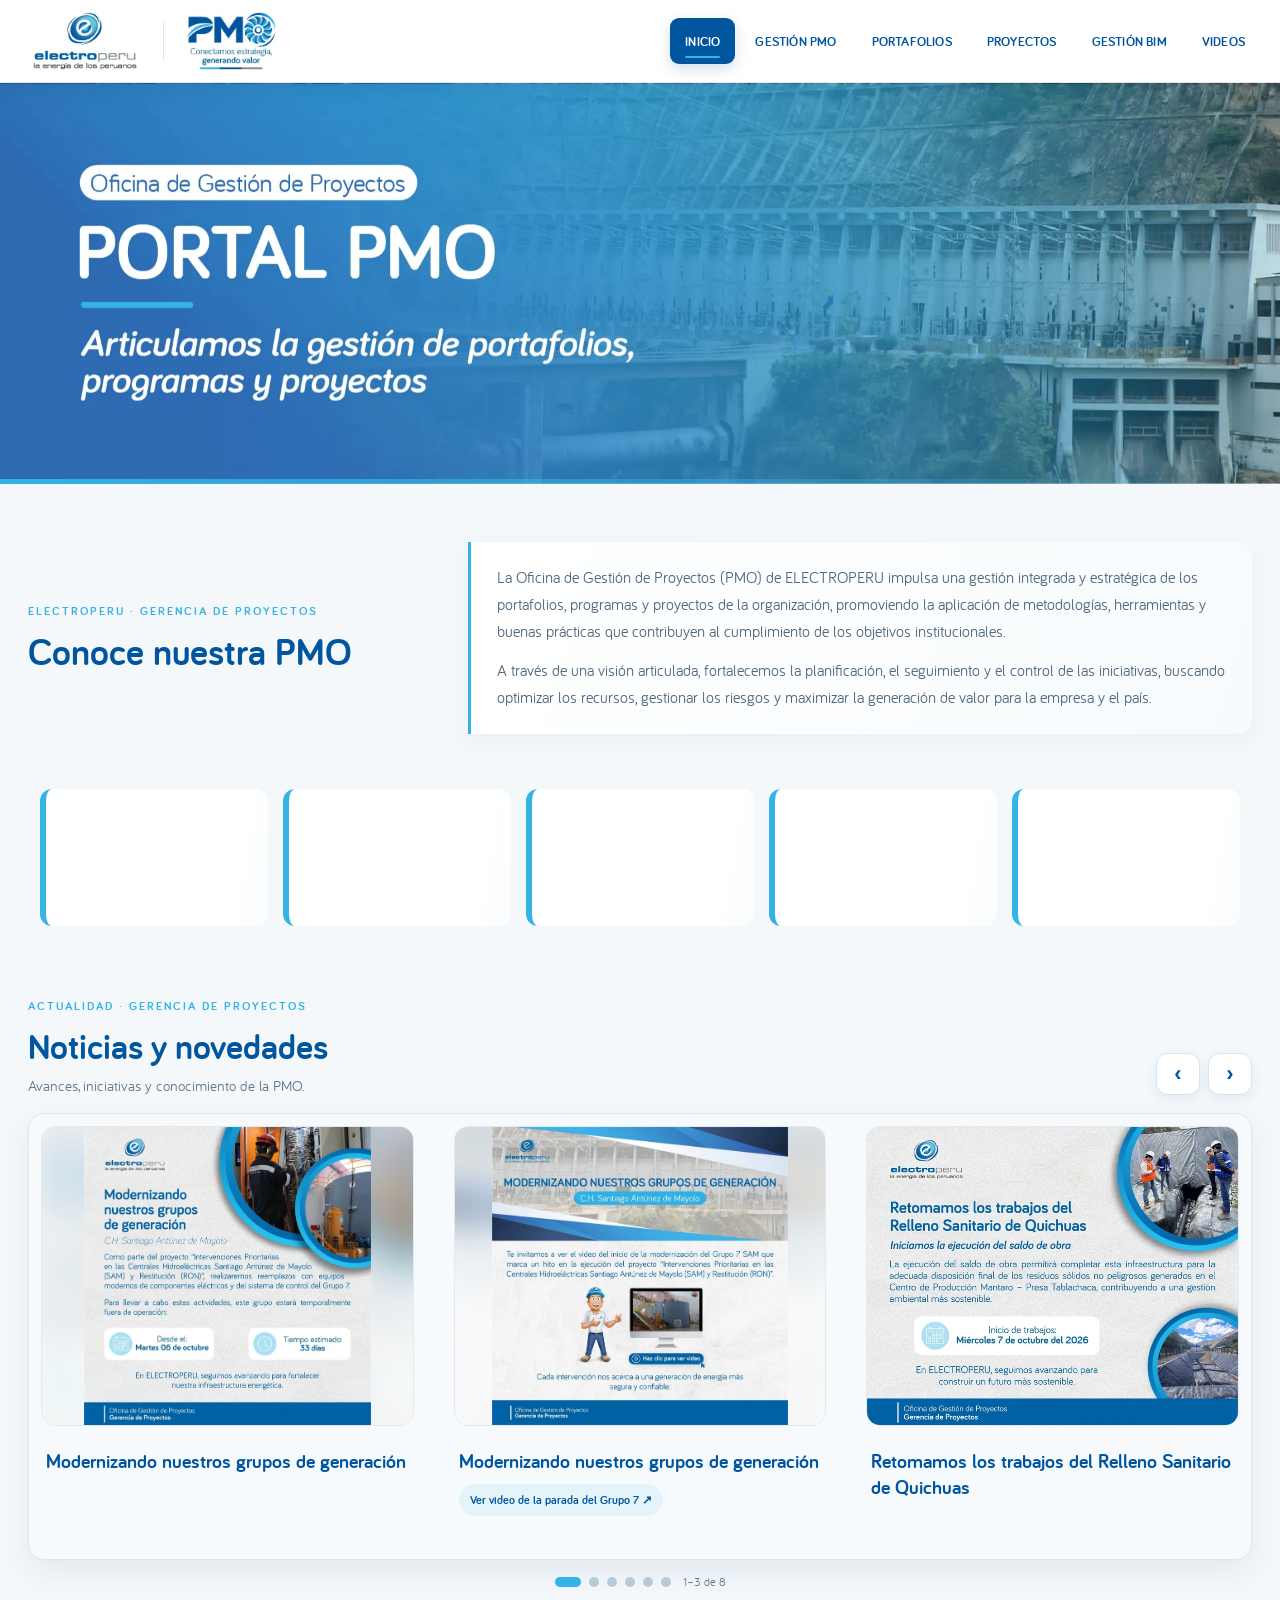
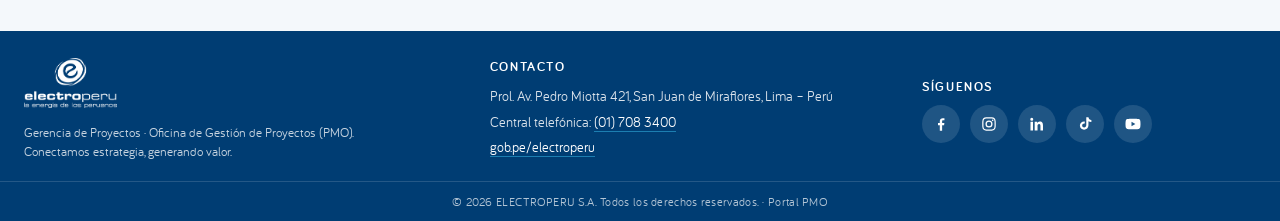
==== commit 472d202e: "Estilos ordenados (sin parches !important), vista previa al compartir, aviso de dashboards y página " ====
--- a/index.html
+++ b/index.html
@@ -3,8 +3,20 @@
 <head>
   <meta charset="UTF-8">
   <meta name="viewport" content="width=device-width, initial-scale=1.0">
-  <meta name="description" content="Portal de la Oficina de Gestión de Proyectos de ELECTROPERU.">
-  <title>Portal PMO | ELECTROPERU - Experiencia institucional renovada</title>
+  <meta name="description" content="Portal de la Oficina de Gestión de Proyectos (PMO) de ELECTROPERU: indicadores, portafolios, proyectos, gestión BIM y documentos.">
+  <title>Portal PMO | ELECTROPERU</title>
+  <link rel="canonical" href="https://frankwcc7.github.io/portal-pmo/">
+  <meta property="og:type" content="website">
+  <meta property="og:locale" content="es_PE">
+  <meta property="og:site_name" content="Portal PMO · ELECTROPERU">
+  <meta property="og:title" content="Portal PMO | ELECTROPERU">
+  <meta property="og:description" content="Indicadores, portafolios, proyectos, gestión BIM y documentos de la Oficina de Gestión de Proyectos de ELECTROPERU.">
+  <meta property="og:url" content="https://frankwcc7.github.io/portal-pmo/">
+  <meta property="og:image" content="https://frankwcc7.github.io/portal-pmo/assets/img/og-portal-pmo.jpg">
+  <meta property="og:image:width" content="1200">
+  <meta property="og:image:height" content="630">
+  <meta property="og:image:alt" content="Portal PMO de ELECTROPERU">
+  <meta name="twitter:card" content="summary_large_image">
   <link rel="icon" href="favicon.ico" sizes="any">
   <link rel="icon" type="image/png" sizes="32x32" href="assets/img/favicon-32.png">
   <link rel="apple-touch-icon" href="assets/img/apple-touch-icon.png">
--- a/css/estilos.css
+++ b/css/estilos.css
@@ -7,7 +7,6 @@
 @font-face { font-family: "Bariol"; src: url("../assets/fonts/bariol-400-italic.woff2") format("woff2"); font-weight: 400; font-style: italic; font-display: swap; }
 @font-face { font-family: "Bariol"; src: url("../assets/fonts/bariol-700.woff2") format("woff2"); font-weight: 700; font-style: normal; font-display: swap; }
 @font-face { font-family: "Bariol"; src: url("../assets/fonts/bariol-700-italic.woff2") format("woff2"); font-weight: 700; font-style: italic; font-display: swap; }
-
 :root {
   --blue: #00559F;
   --cyan: #34B4E4;
@@ -17,31 +16,34 @@
   --muted: #64788B;
   --pale: #F2F7FB;
   --white: #FFFFFF;
-  --shadow: 0 10px 28px rgba(0, 55, 105, .09);
-}
+  --shadow: 0 14px 34px rgba(0, 55, 105, .09);
+  --line: #DCE8F0;
+  --text-soft: #526A7F;
+  --shadow-hover: 0 20px 42px rgba(0, 55, 105, .14);
+}
+
 * { box-sizing: border-box; }
-html { scroll-behavior: smooth; }
+
 body {
   margin: 0;
-  background: #F5F8FB;
   color: var(--ink);
   font-family: "Bariol", Arial, sans-serif;
 }
-a { color: inherit; text-decoration: none; }
-.topbar {
-  background: var(--white);
-  border-bottom: 1px solid #E7EDF3;
-  box-shadow: 0 3px 10px rgba(0, 45, 90, .06);
-}
+
+a {
+  color: inherit;
+  text-decoration: none;
+}
+
 .topbar-inner {
   width: min(1500px, calc(100% - 40px));
-  min-height: 100px;
   margin: auto;
   display: flex;
   align-items: center;
   justify-content: flex-start;
   gap: 28px;
 }
+
 .brand-pair {
   display: flex;
   flex: 0 0 auto;
@@ -49,6 +51,7 @@
   gap: 13px;
   min-height: 68px;
 }
+
 .logo-slot {
   display: flex;
   align-items: center;
@@ -56,14 +59,17 @@
   background: #fff;
   overflow: hidden;
 }
+
 .electro-logo {
   width: 130px;
   height: 58px;
 }
+
 .pmo-logo {
   width: 108px;
   height: 58px;
 }
+
 .logo-slot img {
   display: block;
   max-width: 100%;
@@ -72,43 +78,44 @@
   height: auto;
   object-fit: contain;
 }
+
 .logo-divider {
   height: 38px;
   width: 1px;
   background: #DCE5EC;
 }
+
 .nav {
   display: flex;
   flex: 1 1 auto;
   align-items: center;
   justify-content: flex-end;
-  gap: 2px;
   min-width: 0;
 }
+
 .nav a {
   display: inline-flex;
   align-items: center;
   justify-content: center;
-  min-height: 44px;
   padding: 0 13px;
   color: var(--blue);
   font-size: 13px;
   font-weight: 700;
   letter-spacing: .2px;
   text-transform: uppercase;
-  border-radius: 5px;
-  transition: .2s ease;
   white-space: nowrap;
 }
+
 .nav a:hover, .nav a.active {
   color: #fff;
   background: var(--blue);
 }
+
 .hero {
   width: 100%;
-  background: var(--blue-dark);
   overflow: hidden;
 }
+
 .hero img {
   display: block;
   width: 100%;
@@ -117,14 +124,14 @@
   object-fit: cover;
   object-position: center;
 }
+
 .content {
   width: min(1240px, calc(100% - 56px));
   margin: 0 auto;
 }
-.intro {
-  padding: 62px 0 34px;
-  text-align: center;
-}
+
+.intro { padding: 62px 0 34px; }
+
 .eyebrow {
   color: var(--cyan);
   font-size: 12px;
@@ -132,71 +139,65 @@
   letter-spacing: 2px;
   text-transform: uppercase;
 }
+
 h1, h2, h3, p { margin-top: 0; }
+
 .intro h1 {
-  margin: 10px 0 18px;
   color: var(--blue);
-  font-size: clamp(28px, 3vw, 38px);
   font-weight: 700;
 }
-.intro-copy {
-  max-width: 970px;
-  margin: auto;
-  color: #526A7F;
-  font-size: 17px;
-  line-height: 1.75;
-}
+
+.intro-copy { color: var(--text-soft); }
+
 .intro-copy p { margin-bottom: 12px; }
-.stats {
-  display: grid;
-  grid-template-columns: repeat(4, minmax(0, 1fr));
-  gap: 15px;
-  max-width: 1080px;
-  padding: 16px 0 58px;
-}
+
+.stats { display: grid; }
+
 .stat-card {
-  min-height: 126px;
-  padding: 20px 19px;
   background: white;
   border: 1px solid #E5EDF4;
-  border-radius: 12px;
-  box-shadow: var(--shadow);
   position: relative;
   overflow: hidden;
 }
+
 .stat-card::before {
   content: "";
   position: absolute;
-  left: 0; top: 0; bottom: 0;
-  width: 4px;
+  left: 0;
+  top: 0;
+  bottom: 0;
   background: var(--cyan);
 }
+
 .stat-value {
   display: block;
   margin-bottom: 8px;
   color: var(--blue);
-  font-size: 37px;
   font-weight: 700;
   line-height: 1;
 }
+
 .stat-label {
   color: #5B7083;
-  font-size: 14px;
   font-weight: 700;
 }
+
 .placeholder-section {
   padding: 48px 0 70px;
   border-top: 1px solid #E1EAF1;
 }
+
 .placeholder-section h2 {
   color: var(--blue);
   font-size: 26px;
   margin-bottom: 8px;
 }
+
 .placeholder-section p {
   color: var(--muted);
   line-height: 1.6;
 }
+
 .section-chip {
   display: inline-block;
   margin-top: 6px;
@@ -213,8 +214,14 @@
   padding: 54px 0 68px;
   background: #F5F8FB;
 }
+
 .portfolio-shell { max-width: 1180px; }
-.portfolio-heading { max-width: 820px; margin-bottom: 28px; }
+
+.portfolio-heading {
+  max-width: 820px;
+  margin-bottom: 28px;
+}
+
 .portfolio-heading h1 {
   color: var(--blue);
   font-size: clamp(30px, 3vw, 40px);
@@ -222,12 +229,14 @@
   margin: 10px 0 12px;
   font-weight: 700;
 }
+
 .portfolio-heading p {
-  color: #526A7F;
+  color: var(--text-soft);
   font-size: 17px;
   line-height: 1.65;
   margin-bottom: 0;
 }
+
 .portfolio-purpose {
   display: flex;
   align-items: center;
@@ -235,57 +244,69 @@
   padding: 17px 20px;
   margin: 28px 0 25px;
   border: 1px solid #DCEAF3;
-  border-radius: 13px;
   background: linear-gradient(100deg, #EAF7FC 0%, #FFFFFF 100%);
 }
+
 .purpose-mark {
-  width: 54px; height: 54px; flex: 0 0 54px;
-  display: grid; place-items: center;
+  width: 54px;
+  height: 54px;
+  flex: 0 0 54px;
+  display: grid;
+  place-items: center;
   border-radius: 12px;
   background: var(--blue);
   color: #fff;
 }
+
 .purpose-mark svg {
   display: block;
   width: 31px;
   height: 31px;
 }
+
 .portfolio-purpose strong, .portfolio-purpose span { display: block; }
-.portfolio-purpose strong { color: var(--blue-dark); font-size: 17px; margin-bottom: 3px; }
-.portfolio-purpose span { color: var(--muted); font-size: 14px; line-height: 1.45; }
-.portfolio-grid {
-  display: grid;
-  grid-template-columns: repeat(2, minmax(0, 1fr));
-  gap: 16px;
-}
+
+.portfolio-purpose strong {
+  color: var(--blue-dark);
+  font-size: 17px;
+  margin-bottom: 3px;
+}
+
+.portfolio-purpose span {
+  color: var(--muted);
+  font-size: 14px;
+  line-height: 1.45;
+}
+
+.portfolio-grid { display: grid; }
+
 .portfolio-card {
   position: relative;
   display: flex;
   flex-direction: column;
   align-items: flex-start;
   width: 100%;
-  min-height: 208px;
-  padding: 22px 24px 19px;
   text-align: left;
   border: 1px solid #E0EAF2;
-  border-radius: 13px;
   background: #fff;
-  box-shadow: 0 7px 20px rgba(0,55,105,.055);
   color: var(--ink);
   font-family: inherit;
   cursor: pointer;
   transition: transform .18s ease, box-shadow .18s ease, border-color .18s ease;
 }
+
 .portfolio-card:hover, .portfolio-card:focus-visible {
   transform: translateY(-3px);
   border-color: #8CCFEA;
   box-shadow: 0 12px 26px rgba(0,55,105,.11);
   outline: none;
 }
+
 .portfolio-number {
   display: inline-grid;
   place-items: center;
-  width: 36px; height: 36px;
+  width: 36px;
+  height: 36px;
   margin-bottom: 13px;
   border-radius: 10px;
   background: #E6F5FB;
@@ -293,14 +314,15 @@
   font-size: 14px;
   font-weight: 700;
 }
+
 .portfolio-card-title {
   display: block;
   color: var(--blue);
-  font-size: 21px;
   line-height: 1.2;
   font-weight: 700;
   margin-bottom: 7px;
 }
+
 .portfolio-card-copy {
   display: block;
   color: #5C7184;
@@ -308,6 +330,7 @@
   line-height: 1.45;
   margin-bottom: 12px;
 }
+
 .portfolio-card-meta {
   display: block;
   color: #2876A8;
@@ -317,14 +340,20 @@
   margin-top: auto;
   padding-top: 8px;
 }
+
 .portfolio-card-action {
-  display: block;
   color: var(--blue);
   font-size: 13px;
   font-weight: 700;
   margin-top: 12px;
 }
-.portfolio-card-action span { color: var(--cyan); font-size: 18px; margin-left: 4px; }
+
+.portfolio-card-action span {
+  color: var(--cyan);
+  font-size: 18px;
+  margin-left: 4px;
+}
+
 .portfolio-footnote {
   margin: 23px 0 0;
   padding-top: 16px;
@@ -332,63 +361,94 @@
   color: #657B8D;
   font-size: 13px;
 }
+
 .portfolio-detail {
   margin-top: 20px;
-  padding: 28px 30px 30px;
-  border: 1px solid #DCE8F0;
-  border-radius: 16px;
+  border: 1px solid var(--line);
   background: #fff;
   box-shadow: var(--shadow);
 }
+
 .back-link {
   border: 0;
-  padding: 0;
   margin: 0 0 28px;
-  background: transparent;
   color: var(--blue);
   font-family: inherit;
   font-size: 14px;
   font-weight: 700;
   cursor: pointer;
 }
+
 .back-link:hover { color: #168FC5; }
-.detail-topline { display: flex; align-items: center; gap: 12px; margin-bottom: 13px; }
+
+.detail-topline {
+  display: flex;
+  align-items: center;
+  gap: 12px;
+  margin-bottom: 13px;
+}
+
 .detail-number {
-  display: inline-grid; place-items: center;
-  width: 42px; height: 42px;
+  display: inline-grid;
+  place-items: center;
+  width: 42px;
+  height: 42px;
   border-radius: 12px;
   background: var(--blue);
   color: white;
   font-size: 17px;
   font-weight: 700;
 }
-.detail-kicker { color: #2999C9; font-size: 11px; font-weight: 700; letter-spacing: 1.5px; }
+
+.detail-kicker {
+  color: #2999C9;
+  font-size: 11px;
+  font-weight: 700;
+  letter-spacing: 1.5px;
+}
+
 .portfolio-detail h2 {
   color: var(--blue);
   font-size: clamp(27px, 3vw, 35px);
   margin: 0 0 12px;
   font-weight: 700;
 }
+
 .detail-description {
   max-width: 900px;
-  color: #526A7F;
+  color: var(--text-soft);
   font-size: 17px;
   line-height: 1.7;
   margin-bottom: 24px;
 }
+
 .detail-facts {
   display: grid;
   grid-template-columns: repeat(2, minmax(0, 1fr));
   gap: 14px;
 }
+
 .detail-fact {
   padding: 17px 18px;
   border-radius: 11px;
-  background: #F2F7FB;
+  background: var(--pale);
   border-left: 3px solid var(--cyan);
 }
-.detail-fact span { display: block; color: #718496; font-size: 12px; margin-bottom: 6px; }
-.detail-fact strong { display: block; color: var(--blue-dark); font-size: 16px; line-height: 1.4; }
+
+.detail-fact span {
+  display: block;
+  color: #718496;
+  font-size: 12px;
+  margin-bottom: 6px;
+}
+
+.detail-fact strong {
+  display: block;
+  color: var(--blue-dark);
+  font-size: 16px;
+  line-height: 1.4;
+}
+
 .detail-note {
   margin-top: 18px;
   padding: 14px 17px;
@@ -398,15 +458,20 @@
   font-size: 13px;
   line-height: 1.55;
 }
-[hidden] { display: none !important; }
 
 .management-view {
   min-height: calc(100vh - 170px);
   padding: 48px 0 72px;
   background: #F5F8FB;
 }
+
 .management-shell { max-width: 1240px; }
-.management-heading { max-width: 880px; margin-bottom: 36px; }
+
+.management-heading {
+  max-width: 880px;
+  margin-bottom: 36px;
+}
+
 .management-heading h1 {
   margin: 10px 0 12px;
   color: var(--blue);
@@ -414,26 +479,29 @@
   line-height: 1.1;
   font-weight: 700;
 }
+
 .management-heading p {
   margin: 0;
-  color: #526A7F;
+  color: var(--text-soft);
   font-size: 17px;
   line-height: 1.65;
 }
+
 .history-section {
-  padding: 28px;
   margin-bottom: 28px;
   border: 1px solid #E0EAF2;
   border-radius: 16px;
   background: #fff;
   box-shadow: 0 8px 24px rgba(0,55,105,.055);
 }
+
 .section-heading-row {
   display: flex;
   align-items: center;
   justify-content: space-between;
   gap: 20px;
 }
+
 .section-kicker {
   display: block;
   margin-bottom: 7px;
@@ -443,6 +511,7 @@
   letter-spacing: 1.4px;
   text-transform: uppercase;
 }
+
 .section-heading-row h2, .topic-content h2 {
   margin: 0;
   color: var(--blue);
@@ -450,6 +519,7 @@
   line-height: 1.2;
   font-weight: 700;
 }
+
 .section-intro {
   margin: 12px 0 20px;
   color: #5D7285;
@@ -457,12 +527,13 @@
   line-height: 1.55;
 }
 
-    .timeline {
+.timeline {
   position: relative;
   padding: 22px 8px 10px;
   overflow: visible;
 }
-    .timeline-track {
+
+.timeline-track {
   position: absolute;
   left: 3%;
   right: 3%;
@@ -474,14 +545,16 @@
   opacity: .85;
   pointer-events: none;
 }
-    .timeline-grid {
+
+.timeline-grid {
   position: relative;
   display: grid;
   grid-template-columns: repeat(3, minmax(0, 1fr));
   align-items: stretch;
   gap: 28px 22px;
 }
-    .timeline-item {
+
+.timeline-item {
   position: relative;
   display: flex;
   flex-direction: column;
@@ -489,7 +562,8 @@
   min-width: 0;
   padding: 0;
 }
-    .timeline-year {
+
+.timeline-year {
   display: inline-flex;
   align-items: center;
   justify-content: center;
@@ -506,7 +580,8 @@
   position: relative;
   z-index: 2;
 }
-    .timeline-dot {
+
+.timeline-dot {
   position: absolute;
   top: 43px;
   left: 17px;
@@ -518,7 +593,8 @@
   box-shadow: 0 0 0 2px #8CB6E5;
   z-index: 2;
 }
-    .timeline-card {
+
+.timeline-card {
   position: relative;
   display: flex;
   align-items: flex-start;
@@ -529,11 +605,11 @@
   padding: 18px;
   border: 1px solid #E1EBF3;
   border-left: 3px solid var(--cyan);
-  border-radius: 12px;
   background: #F8FBFD;
   box-sizing: border-box;
 }
-    .timeline-icon {
+
+.timeline-icon {
   display: grid;
   place-items: center;
   flex: 0 0 43px;
@@ -544,7 +620,8 @@
   background: #E6F4FA;
   color: var(--blue);
 }
-    .timeline-icon svg {
+
+.timeline-icon svg {
   display: block;
   width: 32px;
   height: 32px;
@@ -553,6 +630,7 @@
   overflow: visible;
   shape-rendering: geometricPrecision;
 }
+
 .timeline-icon img {
   display: block;
   width: 38px;
@@ -561,7 +639,8 @@
   max-height: 100%;
   object-fit: contain;
 }
-    .timeline-card p {
+
+.timeline-card p {
   flex: 1 1 auto;
   min-width: 0;
   margin: 0;
@@ -570,22 +649,23 @@
   line-height: 1.55;
   overflow-wrap: break-word;
 }
-    .timeline-current .timeline-year {
+
+.timeline-current .timeline-year {
   background: var(--blue);
   min-height: 40px;
 }
-    .timeline-current .timeline-card {
+
+.timeline-current .timeline-card {
   background: #EDF7FB;
   border-left-color: var(--blue);
 }
 
-
 .management-topic { position: relative; }
+
 .topic-open {
   display: inline-flex;
   align-items: center;
   gap: 7px;
-  margin-top: 18px;
   padding: 9px 15px;
   border: 0;
   border-radius: 22px;
@@ -597,44 +677,59 @@
   cursor: pointer;
   transition: background .18s ease, transform .18s ease;
 }
-.topic-open:hover { background: #0879B8; transform: translateY(-1px); }
-.topic-open span { font-size: 17px; line-height: 1; }
+
+.topic-open:hover {
+  background: #0879B8;
+  transform: translateY(-1px);
+}
+
+.topic-open span {
+  font-size: 17px;
+  line-height: 1;
+}
+
 .management-topic-detail {
   margin-top: 24px;
   padding: 30px;
-  border: 1px solid #DCE8F0;
+  border: 1px solid var(--line);
   border-radius: 16px;
   background: #fff;
   box-shadow: 0 8px 24px rgba(0,55,105,.055);
 }
+
 .topic-detail-content h2 {
   margin: 5px 0 15px;
   color: var(--blue);
   font-size: clamp(27px, 3vw, 36px);
   line-height: 1.2;
 }
+
 .topic-detail-content h3 {
   margin: 27px 0 9px;
   color: var(--blue-dark);
   font-size: 20px;
   line-height: 1.25;
 }
+
 .topic-detail-content p {
-  color: #526A7F;
+  color: var(--text-soft);
   font-size: 15px;
   line-height: 1.7;
 }
-.topic-lead {
+
+.topic-detail-content .topic-lead {
   max-width: 1000px;
   margin: 0 0 22px;
-  font-size: 17px !important;
-}
+  font-size: 17px;
+}
+
 .topic-highlight-grid {
   display: grid;
   grid-template-columns: repeat(4, minmax(0, 1fr));
   gap: 12px;
   margin: 22px 0 28px;
 }
+
 .topic-highlight {
   min-height: 106px;
   padding: 17px;
@@ -643,6 +738,7 @@
   border-radius: 11px;
   background: #F5FAFD;
 }
+
 .topic-highlight strong {
   display: block;
   margin-bottom: 7px;
@@ -650,19 +746,22 @@
   font-size: 24px;
   line-height: 1.15;
 }
+
 .topic-highlight span {
   display: block;
   color: #5C7184;
   font-size: 12px;
   line-height: 1.45;
 }
+
 .topic-bullet-list {
   margin: 8px 0 14px;
   padding-left: 22px;
-  color: #526A7F;
+  color: var(--text-soft);
   font-size: 15px;
   line-height: 1.75;
 }
+
 .topic-closing {
   margin-top: 27px;
   padding: 20px 22px;
@@ -670,78 +769,89 @@
   border-radius: 0 12px 12px 0;
   background: #EAF6FB;
 }
+
 .topic-closing strong {
   display: block;
   margin-bottom: 6px;
   color: var(--blue-dark);
   font-size: 17px;
 }
+
 .topic-closing p { margin: 0; }
+
 .awards-criteria {
   display: grid;
   grid-template-columns: repeat(3, minmax(0, 1fr));
   gap: 10px;
   margin: 13px 0 20px;
 }
+
 .awards-criteria div {
   padding: 13px 15px;
   border-radius: 10px;
-  background: #F2F7FB;
-}
+  background: var(--pale);
+}
+
 .awards-criteria strong {
   display: block;
   margin-bottom: 4px;
   color: var(--blue);
   font-size: 21px;
 }
+
 .awards-criteria span {
   color: #5C7184;
   font-size: 12px;
   line-height: 1.4;
 }
-[hidden] { display: none !important; }
+
 .management-topics {
   display: grid;
   grid-template-columns: repeat(2, minmax(0, 1fr));
   gap: 20px;
 }
+
 .management-topic {
   display: flex;
-  align-items: flex-start;
   gap: 19px;
-  min-height: 250px;
   padding: 26px;
   border: 1px solid #E0EAF2;
-  border-radius: 16px;
   background: #fff;
-  box-shadow: 0 8px 24px rgba(0,55,105,.055);
-}
+}
+
 .topic-visual {
   display: grid;
   place-items: center;
   width: 58px;
   height: 58px;
   flex: 0 0 58px;
-  border-radius: 14px;
   background: var(--blue);
   color: #fff;
 }
-.topic-visual svg { width: 38px; height: 38px; }
-.award-visual { background: #E7F5FB; color: var(--blue); }
-.topic-content { min-width: 0; }
-.topic-content h2 { margin-bottom: 12px; }
+
+.topic-visual svg {
+  width: 38px;
+  height: 38px;
+}
+
+.award-visual {
+  background: #E7F5FB;
+  color: var(--blue);
+}
+
 .topic-content p {
   margin: 0;
   color: #586F83;
   font-size: 14px;
   line-height: 1.65;
 }
+
 .topic-tags {
   display: flex;
   flex-wrap: wrap;
   gap: 7px;
-  margin-top: 17px;
-}
+}
+
 .topic-tags span {
   padding: 6px 10px;
   border-radius: 20px;
@@ -750,53 +860,160 @@
   font-size: 11px;
   font-weight: 700;
 }
+
 [hidden] { display: none !important; }
-.site-footer { background: #003D73; color: rgba(255,255,255,.86); font-size: 14px; line-height: 1.6; }
+
+.site-footer {
+  background: var(--blue-dark);
+  color: rgba(255,255,255,.86);
+  font-size: 14px;
+  line-height: 1.6;
+}
+
 .footer-inner {
-  width: min(1280px, calc(100% - 48px)); margin: 0 auto; padding: 26px 0 18px;
-  display: grid; grid-template-columns: 1.3fr 1.2fr 1fr; gap: 32px; align-items: center;
-}
-.footer-logo { display: inline-flex; border: 0 !important; }
-.footer-logo img { display: block; height: 50px; width: auto; }
-.footer-brand p { margin: 8px 0 0; max-width: 340px; color: rgba(255,255,255,.78); font-size: 13px; line-height: 1.5; }
-.footer-col h4 { margin: 0 0 8px; color: #fff; font-size: 13px; font-weight: 700; letter-spacing: 1.6px; text-transform: uppercase; }
-.footer-col p { margin: 0 0 4px; font-size: 13.5px; }
-.footer-col a { color: #fff; border-bottom: 1px solid rgba(52,180,228,.55); }
-.footer-col a:hover { color: var(--cyan); border-color: var(--cyan); }
-.footer-social { display: flex; flex-wrap: wrap; gap: 10px; }
+  width: min(1280px, calc(100% - 48px));
+  margin: 0 auto;
+  padding: 26px 0 18px;
+  display: grid;
+  grid-template-columns: 1.3fr 1.2fr 1fr;
+  gap: 32px;
+  align-items: center;
+}
+
+.footer-logo {
+  display: inline-flex;
+  border: 0;
+}
+
+.footer-logo img {
+  display: block;
+  height: 50px;
+  width: auto;
+}
+
+.footer-brand p {
+  margin: 8px 0 0;
+  max-width: 340px;
+  color: rgba(255,255,255,.78);
+  font-size: 13px;
+  line-height: 1.5;
+}
+
+.footer-col h4 {
+  margin: 0 0 8px;
+  color: #fff;
+  font-size: 13px;
+  font-weight: 700;
+  letter-spacing: 1.6px;
+  text-transform: uppercase;
+}
+
+.footer-col p {
+  margin: 0 0 4px;
+  font-size: 13.5px;
+}
+
+.footer-col a {
+  color: #fff;
+  border-bottom: 1px solid rgba(52,180,228,.55);
+}
+
+.footer-col a:hover {
+  color: var(--cyan);
+  border-color: var(--cyan);
+}
+
+.footer-social {
+  display: flex;
+  flex-wrap: wrap;
+  gap: 10px;
+}
+
 .footer-social a {
-  display: inline-flex; align-items: center; justify-content: center; width: 38px; height: 38px;
-  border: 0; border-radius: 50%; background: rgba(255,255,255,.12); color: #fff;
+  display: inline-flex;
+  align-items: center;
+  justify-content: center;
+  width: 38px;
+  height: 38px;
+  border: 0;
+  border-radius: 50%;
+  background: rgba(255,255,255,.12);
+  color: #fff;
   transition: background .2s ease, transform .2s ease;
 }
-.footer-social a:hover { background: var(--cyan); color: #fff; transform: translateY(-2px); }
-.footer-social svg { width: 18px; height: 18px; fill: currentColor; }
-.footer-bottom { border-top: 1px solid rgba(255,255,255,.14); padding: 10px 24px; text-align: center; font-size: 12px; letter-spacing: .3px; color: rgba(255,255,255,.7); }
-.sr-only { position: absolute; width: 1px; height: 1px; padding: 0; margin: -1px; overflow: hidden; clip: rect(0,0,0,0); white-space: nowrap; border: 0; }
+
+.footer-social a:hover {
+  background: var(--cyan);
+  color: #fff;
+  transform: translateY(-2px);
+}
+
+.footer-social svg {
+  width: 18px;
+  height: 18px;
+  fill: currentColor;
+}
+
+.footer-bottom {
+  border-top: 1px solid rgba(255,255,255,.14);
+  padding: 10px 24px;
+  text-align: center;
+  font-size: 12px;
+  letter-spacing: .3px;
+  color: rgba(255,255,255,.7);
+}
+
+.sr-only {
+  position: absolute;
+  width: 1px;
+  height: 1px;
+  padding: 0;
+  margin: -1px;
+  overflow: hidden;
+  clip: rect(0,0,0,0);
+  white-space: nowrap;
+  border: 0;
+}
+
 @media (max-width: 860px) {
-  .footer-inner { grid-template-columns: 1fr; gap: 18px; padding: 24px 0 16px; text-align: center; }
-  .footer-brand p { margin-left: auto; margin-right: auto; }
-  .footer-social { justify-content: center; }
-}
+  .footer-inner {
+    grid-template-columns: 1fr;
+    gap: 18px;
+    padding: 24px 0 16px;
+    text-align: center;
+  }
+  .footer-brand p {
+    margin-left: auto;
+    margin-right: auto;
+  }
+  .footer-social {
+    justify-content: center;
+  }
+}
+
 .no-results {
   display: none;
   padding: 10px 16px;
   color: #A33B3B;
   font-size: 13px;
 }
+
 @media (max-width: 1120px) {
   .topbar-inner {
     gap: 16px;
     width: calc(100% - 28px);
   }
-  .electro-logo { width: 112px; }
-  .pmo-logo { width: 94px; }
-  .nav a { padding: 0 9px; font-size: 12px; }
-}
-
-
-
-
+  .electro-logo {
+    width: 112px;
+  }
+  .pmo-logo {
+    width: 94px;
+  }
+  .nav a {
+    padding: 0 9px;
+    font-size: 12px;
+  }
+}
 
 .knowledge-gallery {
   display: grid;
@@ -805,6 +1022,7 @@
   margin: 18px 0 26px;
   align-items: stretch;
 }
+
 .knowledge-photo {
   display: flex;
   flex-direction: column;
@@ -816,6 +1034,7 @@
   background: #FFFFFF;
   box-shadow: 0 5px 16px rgba(0,55,105,.06);
 }
+
 .knowledge-photo-frame {
   display: flex;
   align-items: center;
@@ -824,6 +1043,7 @@
   padding: 10px;
   background: #F3F7FA;
 }
+
 .knowledge-photo-frame img {
   display: block;
   width: 100%;
@@ -832,62 +1052,109 @@
   object-position: center;
   border-radius: 7px;
 }
+
 .knowledge-photo figcaption {
   display: flex;
   flex-direction: column;
   gap: 5px;
   min-height: 88px;
   padding: 14px 16px 16px;
-  color: #526A7F;
+  color: var(--text-soft);
   font-size: 13px;
   line-height: 1.5;
 }
+
 .knowledge-photo figcaption strong {
   color: var(--blue);
   font-size: 15px;
   line-height: 1.3;
 }
+
 @media (max-width: 700px) {
-  .knowledge-gallery { grid-template-columns: 1fr; gap: 14px; }
-  .knowledge-photo-frame { height: 230px; }
-  .knowledge-photo figcaption { min-height: 0; }
+  .knowledge-gallery {
+    grid-template-columns: 1fr;
+    gap: 14px;
+  }
+  .knowledge-photo-frame {
+    height: 230px;
+  }
+  .knowledge-photo figcaption {
+    min-height: 0;
+  }
 }
 
 @media (max-width: 760px) {
-  .management-topic-detail { padding: 22px 17px; }
-  .topic-highlight-grid { grid-template-columns: repeat(2, minmax(0, 1fr)); }
-  .awards-criteria { grid-template-columns: repeat(2, minmax(0, 1fr)); }
-  .topic-detail-content h3 { font-size: 18px; }
-}
+  .management-topic-detail {
+    padding: 22px 17px;
+  }
+  .topic-highlight-grid {
+    grid-template-columns: repeat(2, minmax(0, 1fr));
+  }
+  .awards-criteria {
+    grid-template-columns: repeat(2, minmax(0, 1fr));
+  }
+  .topic-detail-content h3 {
+    font-size: 18px;
+  }
+}
+
 @media (max-width: 430px) {
-  .topic-highlight-grid, .awards-criteria { grid-template-columns: 1fr 1fr; gap: 8px; }
-  .topic-highlight { padding: 13px 11px; }
-  .topic-highlight strong { font-size: 20px; }
+  .topic-highlight-grid, .awards-criteria {
+    grid-template-columns: 1fr 1fr;
+    gap: 8px;
+  }
+  .topic-highlight {
+    padding: 13px 11px;
+  }
+  .topic-highlight strong {
+    font-size: 20px;
+  }
 }
 
 @media (max-width: 1050px) {
-  .timeline-grid { grid-template-columns: repeat(2, minmax(0, 1fr)); gap: 20px; }
-  .timeline-track { display: none; }
-  .timeline-card { min-height: 160px; }
-}
+  .timeline-grid {
+    grid-template-columns: repeat(2, minmax(0, 1fr));
+    gap: 20px;
+  }
+  .timeline-track {
+    display: none;
+  }
+  .timeline-card {
+    min-height: 160px;
+  }
+}
+
 @media (max-width: 620px) {
-  .timeline-grid { grid-template-columns: 1fr; gap: 14px; }
-  .timeline { padding: 8px 0 0; }
-  .timeline-card { min-height: 0; padding: 15px; margin-top: 12px; }
-  .timeline-dot { top: 42px; }
-  .history-section { padding: 19px 15px; }
+  .timeline-grid {
+    grid-template-columns: 1fr;
+    gap: 14px;
+  }
+  .timeline {
+    padding: 8px 0 0;
+  }
+  .timeline-card {
+    min-height: 0;
+    padding: 15px;
+    margin-top: 12px;
+  }
+  .timeline-dot {
+    top: 42px;
+  }
+  .history-section {
+    padding: 19px 15px;
+  }
 }
 
 /* Alineación uniforme de las tarjetas de Gestión PMO */
-.management-topics {
-  align-items: stretch;
-}
+.management-topics { align-items: stretch; }
+
 .management-topic {
   height: 100%;
   min-height: 310px;
   box-sizing: border-box;
   align-items: flex-start;
 }
+
 .topic-content {
   display: flex;
   flex: 1 1 auto;
@@ -896,34 +1163,39 @@
   min-width: 0;
   min-height: 100%;
 }
+
 .topic-content h2 {
   font-size: 24px;
   line-height: 1.18;
   min-height: 1.18em;
   margin-bottom: 12px;
 }
+
 .awards-topic .topic-content h2 {
   white-space: nowrap;
   letter-spacing: -0.35px;
 }
-.topic-content p {
-  min-height: 72px;
-}
+
+.topic-content p { min-height: 72px; }
+
 .topic-tags {
   min-height: 34px;
   margin-top: 14px;
   align-items: flex-start;
 }
+
 .topic-open {
   margin-top: auto;
   padding-top: 10px;
   padding-bottom: 10px;
 }
+
 @media (max-width: 1250px) {
   .awards-topic .topic-content h2 {
     white-space: normal;
   }
 }
+
 @media (max-width: 760px) {
   .management-topic {
     min-height: 0;
@@ -943,58 +1215,122 @@
     gap: 8px 18px;
     padding: 10px 0 12px;
   }
-  .brand-pair { min-height: 58px; }
+  .brand-pair {
+    min-height: 58px;
+  }
   .nav {
     flex: 1 0 100%;
     justify-content: center;
     overflow-x: auto;
     padding: 0 4px;
   }
-  .nav a { min-height: 40px; padding: 0 12px; }
-  .stats { grid-template-columns: repeat(2, 1fr); }
+  .nav a {
+    min-height: 40px;
+    padding: 0 12px;
+  }
+  .stats {
+    grid-template-columns: repeat(2, 1fr);
+  }
 }
 
 @media (max-width: 900px) {
-  .portfolio-view { padding: 42px 0 54px; }
-  .portfolio-grid { gap: 13px; }
-  .portfolio-card { min-height: 215px; padding: 19px; }
-}
+  .portfolio-view {
+    padding: 42px 0 54px;
+  }
+  .portfolio-grid {
+    gap: 13px;
+  }
+  .portfolio-card {
+    min-height: 215px;
+    padding: 19px;
+  }
+}
+
 @media (max-width: 600px) {
-  .portfolio-grid, .detail-facts { grid-template-columns: 1fr; }
-  .portfolio-heading p { font-size: 15px; }
-  .portfolio-purpose { align-items: flex-start; padding: 14px; }
-  .portfolio-purpose span { font-size: 13px; }
-  .portfolio-card { min-height: 190px; }
-  .portfolio-detail { padding: 21px 18px; }
-  .detail-description { font-size: 15px; }
-}
+  .portfolio-grid, .detail-facts {
+    grid-template-columns: 1fr;
+  }
+  .portfolio-heading p {
+    font-size: 15px;
+  }
+  .portfolio-purpose {
+    align-items: flex-start;
+    padding: 14px;
+  }
+  .portfolio-purpose span {
+    font-size: 13px;
+  }
+  .portfolio-card {
+    min-height: 190px;
+  }
+  .portfolio-detail {
+    padding: 21px 18px;
+  }
+  .detail-description {
+    font-size: 15px;
+  }
+}
+
 @media (max-width: 600px) {
   .topbar-inner {
     width: calc(100% - 20px);
   }
-  .brand-pair { gap: 10px; }
-  .electro-logo { width: 112px; height: 52px; }
-  .pmo-logo { width: 92px; height: 52px; }
-  .logo-divider { height: 32px; }
-  .nav { justify-content: flex-start; }
-  .nav a { font-size: 11px; padding: 0 10px; }
-  .hero img { min-height: 190px; object-fit: cover; }
-  .content { width: calc(100% - 36px); }
-  .intro { padding: 42px 0 24px; }
-  .intro-copy { font-size: 15px; text-align: left; }
-  .stats { gap: 12px; padding-bottom: 48px; }
-  .stat-card { min-height: 112px; padding: 17px 15px; }
-  .stat-value { font-size: 30px; }
-  .stat-label { font-size: 12px; }
+  .brand-pair {
+    gap: 10px;
+  }
+  .electro-logo {
+    width: 112px;
+    height: 52px;
+  }
+  .pmo-logo {
+    width: 92px;
+    height: 52px;
+  }
+  .logo-divider {
+    height: 32px;
+  }
+  .nav {
+    justify-content: flex-start;
+  }
+  .nav a {
+    font-size: 11px;
+    padding: 0 10px;
+  }
+  .hero img {
+    min-height: 190px;
+    object-fit: cover;
+  }
+  .content {
+    width: calc(100% - 36px);
+  }
+  .intro {
+    padding: 42px 0 24px;
+  }
+  .intro-copy {
+    font-size: 15px;
+    text-align: left;
+  }
+  .stats {
+    gap: 12px;
+    padding-bottom: 48px;
+  }
+  .stat-card {
+    min-height: 112px;
+    padding: 17px 15px;
+  }
+  .stat-value {
+    font-size: 30px;
+  }
+  .stat-label {
+    font-size: 12px;
+  }
 }
 
 .awards-video-section {
-  margin: 26px 0 30px;
-  padding: 20px;
   border: 1px solid #DCE8F1;
-  border-radius: 16px;
   background: linear-gradient(145deg, #F7FBFE 0%, #EEF6FB 100%);
 }
+
 .awards-video-heading {
   display: flex;
   align-items: center;
@@ -1002,45 +1338,40 @@
   gap: 16px;
   margin-bottom: 14px;
 }
+
 .awards-video-heading h3 {
   margin: 5px 0 0;
-  color: var(--blue, #00559F);
+  color: var(--blue, var(--blue));
   font-size: 21px;
   line-height: 1.25;
 }
+
 .video-duration {
   flex: 0 0 auto;
   padding: 7px 12px;
   border-radius: 999px;
   background: #DFF1FA;
-  color: #00559F;
+  color: var(--blue);
   font-size: 13px;
   font-weight: 700;
   white-space: nowrap;
 }
+
 .awards-video-frame {
   position: relative;
-  width: 100%;
-  aspect-ratio: 16 / 9;
   overflow: hidden;
   border-radius: 12px;
   background: #0B2740;
   box-shadow: 0 8px 22px rgba(0, 54, 103, .12);
 }
-.awards-video-frame iframe {
-  position: absolute;
-  inset: 0;
-  display: block;
-  width: 100%;
-  height: 100%;
-  border: 0;
-}
+
 .awards-video-caption {
   margin: 12px 2px 0;
-  color: #526A7F;
+  color: var(--text-soft);
   font-size: 13px;
   line-height: 1.5;
 }
+
 .awards-video-section {
   display: block;
   clear: both;
@@ -1050,14 +1381,15 @@
   margin: 34px 0 8px;
   padding: 24px;
 }
+
 .awards-video-frame {
   display: block;
   width: 100%;
   max-width: none;
   aspect-ratio: 16 / 9;
-  min-height: 420px;
   height: auto;
 }
+
 .awards-video-frame iframe {
   position: absolute;
   inset: 0;
@@ -1066,27 +1398,26 @@
   height: 100%;
   border: 0;
 }
+
 @media (max-width: 700px) {
-  .awards-video-section { padding: 14px; margin: 20px 0 24px; }
-  .awards-video-frame { min-height: 220px; aspect-ratio: 16 / 9; }
-}
-
+  .awards-video-section {
+    padding: 14px;
+    margin: 20px 0 24px;
+  }
+  .awards-video-frame {
+    min-height: 220px;
+    aspect-ratio: 16 / 9;
+  }
+}
 
 /* ===== UX refresh: Portal PMO ===== */
-:root {
-  --blue: #00559F;
-  --cyan: #34B4E4;
-  --blue-dark: #003D73;
-  --ink: #183B5B;
-  --muted: #64788B;
-  --pale: #F2F7FB;
-  --white: #FFFFFF;
-  --shadow: 0 14px 34px rgba(0, 55, 105, .09);
-  --shadow-hover: 0 20px 42px rgba(0, 55, 105, .14);
-}
-
-html { scroll-behavior: smooth; scroll-padding-top: 112px; }
+html {
+  scroll-behavior: smooth;
+  scroll-padding-top: 112px;
+}
+
 body { background: #F4F8FB; }
+
 .reading-progress {
   position: fixed;
   inset: 0 0 auto;
@@ -1095,6 +1426,7 @@
   pointer-events: none;
   background: transparent;
 }
+
 .reading-progress span {
   display: block;
   width: 100%;
@@ -1106,9 +1438,6 @@
 }
 
 .topbar {
-  position: sticky;
-  top: 0;
-  z-index: 1000;
   background: rgba(255,255,255,.94);
   backdrop-filter: blur(14px);
   -webkit-backdrop-filter: blur(14px);
@@ -1116,14 +1445,18 @@
   box-shadow: 0 5px 22px rgba(0,45,90,.07);
   transition: box-shadow .25s ease, background .25s ease;
 }
+
 .topbar.is-scrolled {
   background: rgba(255,255,255,.98);
   box-shadow: 0 8px 28px rgba(0,45,90,.12);
 }
-.topbar-inner { min-height: 88px; }
+
 .brand-pair { transition: transform .25s ease; }
+
 .brand-pair:hover { transform: translateY(-1px); }
+
 .nav { gap: 5px; }
+
 .nav a {
   position: relative;
   border-radius: 9px;
@@ -1131,6 +1464,7 @@
   padding-inline: 15px;
   transition: color .2s ease, background .2s ease, transform .2s ease;
 }
+
 .nav a::after {
   content: "";
   position: absolute;
@@ -1144,8 +1478,19 @@
   transform-origin: center;
   transition: transform .22s ease;
 }
-.nav a:hover { transform: translateY(-1px); background: #EAF5FA; color: var(--blue); }
-.nav a.active { background: var(--blue); color: #fff; box-shadow: 0 5px 14px rgba(0,85,159,.18); }
+
+.nav a:hover {
+  transform: translateY(-1px);
+  background: #EAF5FA;
+  color: var(--blue);
+}
+
+.nav a.active {
+  background: var(--blue);
+  color: #fff;
+  box-shadow: 0 5px 14px rgba(0,85,159,.18);
+}
+
 .nav a.active::after { transform: scaleX(1); }
 
 .hero {
@@ -1153,6 +1498,7 @@
   isolation: isolate;
   background: var(--blue-dark);
 }
+
 .hero::after {
   content: "";
   position: absolute;
@@ -1161,7 +1507,7 @@
   background: linear-gradient(90deg, var(--cyan), rgba(52,180,228,0));
   z-index: 1;
 }
-.hero img { transition: transform 1.1s cubic-bezier(.2,.7,.2,1); }
+
 .hero:hover img { transform: scale(1.008); }
 
 .intro {
@@ -1174,7 +1520,12 @@
   padding-bottom: 34px;
   text-align: left;
 }
-.intro .eyebrow { grid-column: 1; align-self: end; }
+
+.intro .eyebrow {
+  grid-column: 1;
+  align-self: end;
+}
+
 .intro h1 {
   grid-column: 1;
   align-self: start;
@@ -1183,6 +1534,7 @@
   font-size: clamp(30px,3vw,40px);
   line-height: 1.06;
 }
+
 .intro-copy {
   grid-column: 2;
   grid-row: 1 / span 2;
@@ -1196,6 +1548,7 @@
   font-size: 16px;
   line-height: 1.7;
 }
+
 .intro-copy p:last-child { margin-bottom: 0; }
 
 .stats {
@@ -1205,6 +1558,7 @@
   gap: 14px;
   padding: 10px 0 66px;
 }
+
 .stat-card {
   min-height: 164px;
   padding: 22px 20px 18px;
@@ -1212,18 +1566,24 @@
   box-shadow: 0 8px 24px rgba(0,55,105,.055);
   transition: transform .28s ease, box-shadow .28s ease, border-color .28s ease;
 }
+
 .stat-card:hover {
   transform: translateY(-6px);
   border-color: #B7DDED;
   box-shadow: var(--shadow-hover);
 }
-.stat-card::before { width: 4px; transition: width .25s ease; }
+
+.stat-card::before {
+  width: 4px;
+  transition: width .25s ease;
+}
+
 .stat-card:hover::before { width: 6px; }
+
 .stat-icon {
   position: absolute;
   top: 18px;
   right: 18px;
-  display: grid;
   place-items: center;
   width: 40px;
   height: 40px;
@@ -1231,6 +1591,7 @@
   color: var(--blue);
   background: #EAF6FB;
 }
+
 .stat-icon svg {
   width: 22px;
   height: 22px;
@@ -1240,12 +1601,18 @@
   stroke-linecap: round;
   stroke-linejoin: round;
 }
+
 .stat-value {
   margin: 27px 0 9px;
   font-size: clamp(29px,2.5vw,38px);
   letter-spacing: -.5px;
 }
-.stat-label { display: block; font-size: 14px; }
+
+.stat-label {
+  display: block;
+  font-size: 14px;
+}
+
 .stat-note {
   display: block;
   margin-top: 7px;
@@ -1254,21 +1621,24 @@
   line-height: 1.35;
 }
 
-.portfolio-view, .management-view {
-  background:
-    radial-gradient(circle at 90% 5%, rgba(52,180,228,.08), transparent 25rem),
-    #F4F8FB;
-}
+.portfolio-view, .management-view { background: radial-gradient(circle at 90% 5%, rgba(52,180,228,.08), transparent 25rem), #F4F8FB; }
+
 .portfolio-shell, .management-shell { max-width: 1280px; }
+
 .portfolio-heading, .management-heading { margin-bottom: 34px; }
-.portfolio-heading h1, .management-heading h1 {
-  letter-spacing: -.6px;
-}
+
+.portfolio-heading h1, .management-heading h1 { letter-spacing: -.6px; }
+
 .portfolio-purpose {
   border-radius: 16px;
   box-shadow: 0 8px 24px rgba(0,55,105,.045);
 }
-.portfolio-grid { grid-template-columns: repeat(3,minmax(0,1fr)); gap: 18px; }
+
+.portfolio-grid {
+  grid-template-columns: repeat(3,minmax(0,1fr));
+  gap: 18px;
+}
+
 .portfolio-card {
   min-height: 226px;
   padding: 23px;
@@ -1276,6 +1646,7 @@
   box-shadow: 0 8px 22px rgba(0,55,105,.05);
   overflow: hidden;
 }
+
 .portfolio-card::after {
   content: "";
   position: absolute;
@@ -1287,31 +1658,54 @@
   background: linear-gradient(135deg,rgba(52,180,228,.15),rgba(52,180,228,0));
   transition: transform .3s ease;
 }
+
 .portfolio-card:hover::after { transform: scale(1.35); }
-.portfolio-number { position: relative; z-index: 1; }
+
+.portfolio-number {
+  position: relative;
+  z-index: 1;
+}
+
 .portfolio-card-title { font-size: 22px; }
-.portfolio-card-action { display: flex; align-items: center; gap: 5px; }
+
+.portfolio-card-action {
+  display: flex;
+  align-items: center;
+  gap: 5px;
+}
+
 .portfolio-card-action span { transition: transform .2s ease; }
+
 .portfolio-card:hover .portfolio-card-action span { transform: translateX(5px); }
-.portfolio-detail { border-radius: 18px; padding: 34px; }
+
+.portfolio-detail {
+  border-radius: 18px;
+  padding: 34px;
+}
 
 .history-section, .management-topic, .management-topic-detail {
   border-radius: 19px;
   box-shadow: 0 10px 30px rgba(0,55,105,.055);
 }
+
 .history-section { padding: clamp(22px,3vw,36px); }
+
 .timeline-card {
   border-radius: 15px;
   box-shadow: 0 5px 15px rgba(0,55,105,.035);
   transition: transform .25s ease, box-shadow .25s ease, border-color .25s ease;
 }
+
 .timeline-item:hover .timeline-card {
   transform: translateY(-4px);
   border-color: #B7DDED;
   box-shadow: 0 12px 24px rgba(0,55,105,.09);
 }
+
 .timeline-year { box-shadow: 0 4px 10px rgba(0,85,159,.10); }
+
 .timeline-icon { transition: transform .25s ease; }
+
 .timeline-item:hover .timeline-icon { transform: scale(1.07) rotate(-2deg); }
 
 .management-topic {
@@ -1319,33 +1713,44 @@
   box-shadow: 0 10px 28px rgba(0,55,105,.055);
   transition: transform .28s ease, box-shadow .28s ease, border-color .28s ease;
 }
+
 .management-topic:hover {
   transform: translateY(-5px);
   border-color: #B7DDED;
   box-shadow: var(--shadow-hover);
 }
+
 .topic-visual {
   border-radius: 16px;
   box-shadow: 0 7px 16px rgba(0,85,159,.14);
   transition: transform .28s ease;
 }
+
 .management-topic:hover .topic-visual { transform: translateY(-3px) scale(1.04); }
+
 .topic-tags span { transition: background .2s ease, transform .2s ease; }
+
 .management-topic:hover .topic-tags span { background: #DDF1F9; }
 
-.knowledge-photo, .topic-highlight, .awards-criteria div {
-  transition: transform .25s ease, box-shadow .25s ease, border-color .25s ease;
-}
-.knowledge-photo:hover { transform: translateY(-4px); box-shadow: var(--shadow-hover); }
+.knowledge-photo, .topic-highlight, .awards-criteria div { transition: transform .25s ease, box-shadow .25s ease, border-color .25s ease; }
+
+.knowledge-photo:hover {
+  transform: translateY(-4px);
+  box-shadow: var(--shadow-hover);
+}
+
 .topic-highlight:hover, .awards-criteria div:hover {
   transform: translateY(-3px);
   box-shadow: 0 9px 20px rgba(0,55,105,.07);
 }
+
 .awards-video-section {
   border-radius: 20px;
   box-shadow: 0 10px 28px rgba(0,55,105,.07);
 }
+
 .awards-video-frame { min-height: 0; }
+
 .awards-video-frame iframe { border-radius: 12px; }
 
 .back-link {
@@ -1357,7 +1762,12 @@
   background: #EAF5FA;
   transition: background .2s ease, transform .2s ease;
 }
-.back-link:hover { background: #DDF0F8; transform: translateX(-2px); }
+
+.back-link:hover {
+  background: #DDF0F8;
+  transform: translateX(-2px);
+}
+
 .back-to-top {
   position: fixed;
   right: 24px;
@@ -1379,7 +1789,13 @@
   transform: translateY(10px);
   transition: opacity .2s ease, transform .2s ease, background .2s ease;
 }
-.back-to-top.visible { opacity: 1; pointer-events: auto; transform: translateY(0); }
+
+.back-to-top.visible {
+  opacity: 1;
+  pointer-events: auto;
+  transform: translateY(0);
+}
+
 .back-to-top:hover { background: #0879B8; }
 
 .reveal-on-scroll {
@@ -1387,38 +1803,96 @@
   transform: translateY(18px);
   transition: opacity .55s ease, transform .55s cubic-bezier(.2,.7,.2,1);
 }
-.reveal-on-scroll.is-visible { opacity: 1; transform: translateY(0); }
+
+.reveal-on-scroll.is-visible {
+  opacity: 1;
+  transform: translateY(0);
+}
+
 .reveal-on-scroll[data-reveal-delay="1"] { transition-delay: .08s; }
+
 .reveal-on-scroll[data-reveal-delay="2"] { transition-delay: .16s; }
+
 .reveal-on-scroll[data-reveal-delay="3"] { transition-delay: .24s; }
+
 .page-enter { animation: pageEnter .42s ease both; }
+
 @keyframes pageEnter {
-  from { opacity: 0; transform: translateY(8px); }
-  to { opacity: 1; transform: translateY(0); }
+  from {
+    opacity: 0;
+    transform: translateY(8px);
+  }
+  to {
+    opacity: 1;
+    transform: translateY(0);
+  }
 }
 
 @media (max-width: 1120px) {
-  .portfolio-grid { grid-template-columns: repeat(2,minmax(0,1fr)); }
-  .stats { grid-template-columns: repeat(3,minmax(0,1fr)); }
-  .intro { column-gap: 28px; }
-}
+  .portfolio-grid {
+    grid-template-columns: repeat(2,minmax(0,1fr));
+  }
+  .stats {
+    grid-template-columns: repeat(3,minmax(0,1fr));
+  }
+  .intro {
+    column-gap: 28px;
+  }
+}
+
 @media (max-width: 900px) {
-  .intro { grid-template-columns: 1fr; text-align: left; gap: 10px; }
-  .intro .eyebrow, .intro h1, .intro-copy { grid-column: 1; grid-row: auto; }
-  .intro h1 { max-width: none; }
-  .intro-copy { margin-top: 10px; }
-  .stats { grid-template-columns: repeat(2,minmax(0,1fr)); }
-  .portfolio-grid { grid-template-columns: repeat(2,minmax(0,1fr)); }
-}
+  .intro {
+    grid-template-columns: 1fr;
+    text-align: left;
+    gap: 10px;
+  }
+  .intro .eyebrow, .intro h1, .intro-copy {
+    grid-column: 1;
+    grid-row: auto;
+  }
+  .intro h1 {
+    max-width: none;
+  }
+  .intro-copy {
+    margin-top: 10px;
+  }
+  .stats {
+    grid-template-columns: repeat(2,minmax(0,1fr));
+  }
+  .portfolio-grid {
+    grid-template-columns: repeat(2,minmax(0,1fr));
+  }
+}
+
 @media (max-width: 600px) {
-  .stats { grid-template-columns: 1fr 1fr; }
-  .stat-card { min-height: 150px; padding: 18px 15px; }
-  .stat-icon { width: 34px; height: 34px; top: 13px; right: 13px; }
-  .stat-value { font-size: 29px; }
-  .portfolio-grid { grid-template-columns: 1fr; }
-  .back-to-top { right: 15px; bottom: 15px; }
-  .intro { padding-top: 38px; }
-}
+  .stats {
+    grid-template-columns: 1fr 1fr;
+  }
+  .stat-card {
+    min-height: 150px;
+    padding: 18px 15px;
+  }
+  .stat-icon {
+    width: 34px;
+    height: 34px;
+    top: 13px;
+    right: 13px;
+  }
+  .stat-value {
+    font-size: 29px;
+  }
+  .portfolio-grid {
+    grid-template-columns: 1fr;
+  }
+  .back-to-top {
+    right: 15px;
+    bottom: 15px;
+  }
+  .intro {
+    padding-top: 38px;
+  }
+}
+
 @media (prefers-reduced-motion: reduce) {
   *, *::before, *::after {
     scroll-behavior: auto !important;
@@ -1426,24 +1900,28 @@
     animation-iteration-count: 1 !important;
     transition-duration: .01ms !important;
   }
-  .reveal-on-scroll { opacity: 1; transform: none; }
-}
-
-
+  .reveal-on-scroll {
+    opacity: 1;
+    transform: none;
+  }
+}
 
 /* Ajustes solicitados: indicadores limpios, banner con desvanecimiento y menú persistente */
-.stat-icon { display: none !important; }
+.stat-icon { display: none; }
+
 .stat-value { margin-top: 12px; }
+
 .stat-card { padding-top: 22px; }
 
 /* El menú permanece visible durante todo el desplazamiento */
 .topbar {
-  position: sticky !important;
-  top: 0 !important;
-  z-index: 1500 !important;
+  position: sticky;
+  top: 0;
+  z-index: 1500;
   width: 100%;
   will-change: box-shadow;
 }
+
 .topbar-inner { min-height: 82px; }
 
 /* El banner se desvanece progresivamente al bajar */
@@ -1451,27 +1929,70 @@
   transform-origin: center top;
   will-change: opacity, transform;
 }
+
 .hero img {
   will-change: opacity, transform;
   transition: transform .15s linear;
 }
+
 @media (prefers-reduced-motion: reduce) {
-  .hero, .hero img { transition: none !important; }
-}
-
+  .hero, .hero img {
+    transition: none !important;
+  }
+}
 
 .projects-view { min-height: 58vh; }
+
 .projects-view .portfolio-heading { padding-top: 18px; }
-.projects-dashboard { margin-top: 28px; width: 100%; }
+
+.projects-dashboard {
+  margin-top: 28px;
+  width: 100%;
+}
+
 .projects-dashboard-heading { margin-bottom: 14px; }
+
 .projects-dashboard-heading h2 { margin: 0 0 6px; }
-.projects-dashboard-heading p { margin: 0; color: var(--muted, #66788a); }
-.powerbi-frame { position: relative; width: 100%; height: min(78vh, 900px); min-height: 640px; overflow: hidden; border: 1px solid rgba(16, 43, 70, .12); border-radius: 18px; background: #fff; box-shadow: 0 16px 42px rgba(16, 43, 70, .08); }
-.powerbi-frame iframe { display: block; width: 100%; height: 100%; border: 0; }
-@media (max-width: 700px) { .powerbi-frame { height: 76vh; min-height: 560px; border-radius: 12px; } }
+
+.projects-dashboard-heading p {
+  margin: 0;
+  color: var(--muted, #66788a);
+}
+
+.powerbi-frame {
+  position: relative;
+  width: 100%;
+  height: min(78vh, 900px);
+  min-height: 640px;
+  overflow: hidden;
+  border: 1px solid rgba(16, 43, 70, .12);
+  border-radius: 18px;
+  background: #fff;
+  box-shadow: 0 16px 42px rgba(16, 43, 70, .08);
+}
+
+.powerbi-frame iframe {
+  display: block;
+  width: 100%;
+  height: 100%;
+  border: 0;
+}
+
+@media (max-width: 700px) {
+  .powerbi-frame {
+    height: 76vh;
+    min-height: 560px;
+    border-radius: 12px;
+  }
+}
+
 /* Correcciones responsive para móvil */
 @media (max-width: 700px) {
-  html, body { width: 100%; max-width: 100%; overflow-x: hidden; }
+  html, body {
+    width: 100%;
+    max-width: 100%;
+    overflow-x: hidden;
+  }
   .topbar-inner {
     width: 100%;
     min-height: 0;
@@ -1480,9 +2001,18 @@
     justify-content: center;
     gap: 7px;
   }
-  .brand-pair { flex: 0 1 auto; gap: 9px; }
-  .electro-logo { width: 108px; height: 50px; }
-  .pmo-logo { width: 88px; height: 50px; }
+  .brand-pair {
+    flex: 0 1 auto;
+    gap: 9px;
+  }
+  .electro-logo {
+    width: 108px;
+    height: 50px;
+  }
+  .pmo-logo {
+    width: 88px;
+    height: 50px;
+  }
   .nav {
     display: flex;
     flex: 1 1 100%;
@@ -1500,9 +2030,19 @@
     font-size: 10px;
     white-space: nowrap;
   }
-  .nav a::after { left: 8px; right: 8px; bottom: 4px; }
-  .content { width: calc(100% - 28px); max-width: 100%; }
-  .management-topics { grid-template-columns: minmax(0, 1fr); gap: 15px; }
+  .nav a::after {
+    left: 8px;
+    right: 8px;
+    bottom: 4px;
+  }
+  .content {
+    width: calc(100% - 28px);
+    max-width: 100%;
+  }
+  .management-topics {
+    grid-template-columns: minmax(0, 1fr);
+    gap: 15px;
+  }
   .management-topic {
     width: 100%;
     min-width: 0;
@@ -1511,33 +2051,73 @@
     padding: 18px;
     gap: 14px;
   }
-  .topic-visual { width: 46px; height: 46px; flex: 0 0 46px; border-radius: 12px; }
-  .topic-visual svg { width: 30px; height: 30px; }
-  .topic-content { flex: 1 1 0; min-width: 0; overflow-wrap: anywhere; }
-  .topic-content h2,
-  .awards-topic .topic-content h2 {
+  .topic-visual {
+    width: 46px;
+    height: 46px;
+    flex: 0 0 46px;
+    border-radius: 12px;
+  }
+  .topic-visual svg {
+    width: 30px;
+    height: 30px;
+  }
+  .topic-content {
+    flex: 1 1 0;
+    min-width: 0;
+    overflow-wrap: anywhere;
+  }
+  .topic-content h2, .awards-topic .topic-content h2 {
     min-height: 0;
     font-size: 21px;
     line-height: 1.2;
     white-space: normal;
     overflow-wrap: anywhere;
   }
-  .topic-content p { min-height: 0; font-size: 14px; line-height: 1.6; overflow-wrap: anywhere; }
-  .topic-tags { min-height: 0; }
-  .topic-open { margin-top: 16px; }
-  .stats { grid-template-columns: repeat(2, minmax(0, 1fr)); }
-  .stat-card { min-width: 0; }
-}
+  .topic-content p {
+    min-height: 0;
+    font-size: 14px;
+    line-height: 1.6;
+    overflow-wrap: anywhere;
+  }
+  .topic-tags {
+    min-height: 0;
+  }
+  .topic-open {
+    margin-top: 16px;
+  }
+  .stats {
+    grid-template-columns: repeat(2, minmax(0, 1fr));
+  }
+  .stat-card {
+    min-width: 0;
+  }
+}
+
 @media (max-width: 380px) {
-  .management-topic { padding: 15px; gap: 11px; }
-  .topic-visual { width: 40px; height: 40px; flex-basis: 40px; }
-  .topic-content h2,
-  .awards-topic .topic-content h2 { font-size: 19px; }
-  .nav a { padding: 0 6px; font-size: 9px; }
-}
-    /* Ajuste del banner en pantallas estrechas: mostrar la imagen completa sin recortar texto */
+  .management-topic {
+    padding: 15px;
+    gap: 11px;
+  }
+  .topic-visual {
+    width: 40px;
+    height: 40px;
+    flex-basis: 40px;
+  }
+  .topic-content h2, .awards-topic .topic-content h2 {
+    font-size: 19px;
+  }
+  .nav a {
+    padding: 0 6px;
+    font-size: 9px;
+  }
+}
+
+/* Ajuste del banner en pantallas estrechas: mostrar la imagen completa sin recortar texto */
 @media (max-width: 700px) {
-  .hero { width: 100%; overflow: hidden; }
+  .hero {
+    width: 100%;
+    overflow: hidden;
+  }
   .hero img {
     display: block;
     width: 100%;
@@ -1548,6 +2128,7 @@
     object-position: center;
   }
 }
+
 .awards-video-frame img.awards-video-photo {
   position: absolute;
   inset: 0;
@@ -1557,373 +2138,1893 @@
   object-fit: contain;
   object-position: center;
   background: #fff;
-}    .news-section { padding: 36px 0 54px; }
-.news-heading { display:flex; align-items:end; justify-content:space-between; gap:22px; margin-bottom:18px; }
-.news-heading h2 { margin:8px 0 6px; color:var(--blue); font-size:clamp(26px,3vw,36px); }
-.news-heading p { margin:0; color:#62788D; font-size:15px; }
-.news-controls { display:flex; align-items:center; gap:8px; flex-shrink:0; }
-.news-control { min-width:44px; height:42px; padding:0 13px; border:1px solid #D6E5EF; border-radius:12px; background:#fff; color:var(--blue); font-size:22px; font-weight:700; cursor:pointer; box-shadow:0 4px 12px rgba(11,70,120,.08); }
-.news-control:hover,.news-control:focus-visible { background:#EAF6FB; outline:2px solid #59B8E0; outline-offset:2px; }
-.news-control.news-pause { min-width:86px; font-size:13px; }
-.news-viewport { overflow:hidden; border:1px solid #DCE8F0; border-radius:20px; background:#F7FAFC; box-shadow:0 12px 30px rgba(14,63,103,.08); }
-.news-track { display:flex; transition:transform .55s cubic-bezier(.22,.7,.2,1); will-change:transform; }
-.news-slide { flex:0 0 100%; min-width:0; box-sizing:border-box; display:grid; grid-template-columns:minmax(0,1fr) minmax(230px, .36fr); align-items:center; gap:28px; padding:18px; }
-.news-image-button { position:relative; display:grid; place-items:center; width:100%; height:clamp(280px,35vw,460px); padding:0; overflow:hidden; border:0; border-radius:14px; background:#fff; cursor:zoom-in; }
-.news-image-button img { display:block; width:100%; height:100%; object-fit:contain; }
-.news-zoom-hint { position:absolute; right:12px; bottom:12px; padding:8px 12px; border-radius:999px; background:rgba(0,55,101,.86); color:#fff; font-size:12px; opacity:0; transform:translateY(4px); transition:opacity .2s ease,transform .2s ease; }
-.news-image-button:hover .news-zoom-hint,.news-image-button:focus-visible .news-zoom-hint { opacity:1; transform:translateY(0); }
-.news-slide-copy span { color:#29A9D7; font-size:12px; font-weight:700; letter-spacing:1.2px; text-transform:uppercase; }
-.news-slide-copy h3 { margin:10px 0 0; color:var(--blue); font-size:clamp(20px,2vw,28px); line-height:1.28; }
-.news-footer { display:flex; align-items:center; justify-content:center; gap:12px; padding-top:14px; }
-.news-dots { display:flex; justify-content:center; gap:8px; }
-.news-dot { width:10px; height:10px; padding:0; border:0; border-radius:99px; background:#B7CAD8; cursor:pointer; transition:width .2s ease,background .2s ease; }
-.news-dot[aria-current="true"] { width:26px; background:var(--cyan); }
-.news-count { color:#657C90; font-size:12px; font-variant-numeric:tabular-nums; }
-.news-lightbox { position:fixed; width:min(96vw,1400px); max-width:none; max-height:94vh; padding:18px; overflow:visible; border:0; border-radius:18px; background:#fff; box-shadow:0 20px 70px rgba(0,25,50,.4); }
-.news-lightbox::backdrop { background:rgba(2,22,40,.82); }
-.news-lightbox img { display:block; max-width:100%; max-height:82vh; margin:auto; object-fit:contain; }
-.news-lightbox p { margin:12px 46px 0 2px; color:#164F80; font-weight:700; }
-.news-lightbox-close { position:absolute; z-index:1; top:9px; right:9px; width:40px; height:40px; border:0; border-radius:50%; background:#075A9C; color:#fff; font-size:28px; line-height:1; cursor:pointer; }
+}
+
+.news-heading {
+  display: flex;
+  align-items: end;
+  justify-content: space-between;
+  gap: 22px;
+  margin-bottom: 18px;
+}
+
+.news-heading h2 {
+  margin: 8px 0 6px;
+  color: var(--blue);
+  font-size: clamp(26px,3vw,36px);
+}
+
+.news-heading p {
+  margin: 0;
+  color: #62788D;
+  font-size: 15px;
+}
+
+.news-controls {
+  display: flex;
+  align-items: center;
+  gap: 8px;
+  flex-shrink: 0;
+}
+
+.news-control {
+  min-width: 44px;
+  height: 42px;
+  padding: 0 13px;
+  border: 1px solid #D6E5EF;
+  border-radius: 12px;
+  background: #fff;
+  color: var(--blue);
+  font-size: 22px;
+  font-weight: 700;
+  cursor: pointer;
+  box-shadow: 0 4px 12px rgba(11,70,120,.08);
+}
+
+.news-control:hover,.news-control:focus-visible {
+  background: #EAF6FB;
+  outline: 2px solid #59B8E0;
+  outline-offset: 2px;
+}
+
+.news-control.news-pause {
+  min-width: 86px;
+  font-size: 13px;
+}
+
+.news-viewport {
+  overflow: hidden;
+  border: 1px solid var(--line);
+  background: #F7FAFC;
+  box-shadow: 0 12px 30px rgba(14,63,103,.08);
+}
+
+.news-track {
+  display: flex;
+  transition: transform .55s cubic-bezier(.22,.7,.2,1);
+  will-change: transform;
+}
+
+.news-slide {
+  min-width: 0;
+  box-sizing: border-box;
+  grid-template-columns: minmax(0,1fr) minmax(230px, .36fr);
+}
+
+.news-image-button {
+  position: relative;
+  display: grid;
+  place-items: center;
+  width: 100%;
+  padding: 0;
+  overflow: hidden;
+  border-radius: 14px;
+  cursor: zoom-in;
+}
+
+.news-zoom-hint {
+  position: absolute;
+  right: 12px;
+  bottom: 12px;
+  padding: 8px 12px;
+  border-radius: 999px;
+  background: rgba(0,55,101,.86);
+  color: #fff;
+  font-size: 12px;
+  opacity: 0;
+  transform: translateY(4px);
+  transition: opacity .2s ease,transform .2s ease;
+}
+
+.news-image-button:hover .news-zoom-hint,.news-image-button:focus-visible .news-zoom-hint {
+  opacity: 1;
+  transform: translateY(0);
+}
+
+.news-slide-copy span {
+  color: #29A9D7;
+  font-size: 12px;
+  font-weight: 700;
+  letter-spacing: 1.2px;
+  text-transform: uppercase;
+}
+
+.news-slide-copy h3 { margin: 10px 0 0; }
+
+.news-footer {
+  display: flex;
+  align-items: center;
+  justify-content: center;
+  gap: 12px;
+  padding-top: 14px;
+}
+
+.news-dots {
+  display: flex;
+  justify-content: center;
+  gap: 8px;
+}
+
+.news-dot {
+  width: 10px;
+  height: 10px;
+  padding: 0;
+  border: 0;
+  border-radius: 99px;
+  background: #B7CAD8;
+  cursor: pointer;
+  transition: width .2s ease,background .2s ease;
+}
+
+.news-dot[aria-current="true"] {
+  width: 26px;
+  background: var(--cyan);
+}
+
+.news-count {
+  color: #657C90;
+  font-size: 12px;
+  font-variant-numeric: tabular-nums;
+}
+
+.news-lightbox {
+  position: fixed;
+  width: min(96vw,1400px);
+  max-width: none;
+  max-height: 94vh;
+  padding: 18px;
+  overflow: visible;
+  border: 0;
+  border-radius: 18px;
+  background: #fff;
+  box-shadow: 0 20px 70px rgba(0,25,50,.4);
+}
+
+.news-lightbox::backdrop { background: rgba(2,22,40,.82); }
+
+.news-lightbox img {
+  display: block;
+  max-width: 100%;
+  max-height: 82vh;
+  margin: auto;
+  object-fit: contain;
+}
+
+.news-lightbox p {
+  margin: 12px 46px 0 2px;
+  color: #164F80;
+  font-weight: 700;
+}
+
+.news-lightbox-close {
+  position: absolute;
+  z-index: 1;
+  top: 9px;
+  right: 9px;
+  width: 40px;
+  height: 40px;
+  border: 0;
+  border-radius: 50%;
+  background: #075A9C;
+  color: #fff;
+  font-size: 28px;
+  line-height: 1;
+  cursor: pointer;
+}
+
 @media (max-width:760px) {
-  .news-section { padding:25px 0 38px; }
-  .news-heading { align-items:start; flex-direction:column; gap:14px; }
-  .news-controls { align-self:flex-end; }
-  .news-slide { grid-template-columns:1fr; gap:15px; padding:12px; }
-  .news-image-button { height:min(60vh,480px); min-height:270px; }
-  .news-slide-copy { padding:0 4px 8px; }
-  .news-slide-copy h3 { margin-top:6px; font-size:21px; }
-  .news-lightbox { padding:12px; }
-  .news-lightbox img { max-height:82vh; }
-}
-@media (prefers-reduced-motion: reduce) { .news-track,.news-dot,.news-zoom-hint { transition:none !important; } }
+  .news-section {
+    padding: 25px 0 38px;
+  }
+  .news-heading {
+    align-items: start;
+    flex-direction: column;
+    gap: 14px;
+  }
+  .news-controls {
+    align-self: flex-end;
+  }
+  .news-slide {
+    grid-template-columns: 1fr;
+    gap: 15px;
+    padding: 12px;
+  }
+  .news-image-button {
+    height: min(60vh,480px);
+    min-height: 270px;
+  }
+  .news-slide-copy {
+    padding: 0 4px 8px;
+  }
+  .news-slide-copy h3 {
+    margin-top: 6px;
+    font-size: 21px;
+  }
+  .news-lightbox {
+    padding: 12px;
+  }
+  .news-lightbox img {
+    max-height: 82vh;
+  }
+}
+
+@media (prefers-reduced-motion: reduce) {
+  .news-track,.news-dot,.news-zoom-hint {
+    transition: none !important;
+  }
+}
+
 /* Noticias compactas: 3 tarjetas en escritorio, 2 en tableta y 1 en móvil */
 .news-section { padding: 28px 0 42px; }
+
 .news-track { gap: 16px; }
-.news-slide { flex: 0 0 calc((100% - 32px) / 3); display:flex; flex-direction:column; align-items:stretch; gap:12px; padding:12px; }
-.news-image-button { height:300px; min-height:0; border:1px solid #E1EAF1; background:#fff; }
-.news-image-button img { width:100%; height:100%; object-fit:contain; }
-.news-slide-copy { min-height:82px; padding:0 5px 5px; }
-.news-slide-copy h3 { font-size:20px; line-height:1.3; }
-.news-viewport { border-radius:16px; }
-@media (max-width:1050px) { .news-slide { flex-basis:calc((100% - 16px) / 2); } .news-image-button { height:280px; } }
+
+.news-slide {
+  flex: 0 0 calc((100% - 32px) / 3);
+  display: flex;
+  flex-direction: column;
+  align-items: stretch;
+  gap: 12px;
+  padding: 12px;
+}
+
+.news-image-button {
+  border: 1px solid #E1EAF1;
+  background: #fff;
+}
+
+.news-slide-copy {
+  min-height: 82px;
+  padding: 0 5px 5px;
+}
+
+.news-slide-copy h3 {
+  font-size: 20px;
+  line-height: 1.3;
+}
+
+.news-viewport { border-radius: 16px; }
+
+@media (max-width:1050px) {
+  .news-slide {
+    flex-basis: calc((100% - 16px) / 2);
+  }
+  .news-image-button {
+    height: 280px;
+  }
+}
+
 @media (max-width:760px) {
-  .news-section { padding:24px 0 34px; }
-  .news-slide { flex-basis:100%; }
-  .news-image-button { height:min(52vh,390px); min-height:250px; }
-  .news-slide-copy { min-height:0; }
-  .news-heading { flex-direction:row; align-items:center; }
-  .news-heading p { font-size:14px; }
-  .news-controls { align-self:center; }
-  .news-control.news-pause { min-width:72px; padding:0 8px; }
-}
-@media (prefers-reduced-motion: reduce) { .news-track { transition:none !important; } }
+  .news-section {
+    padding: 24px 0 34px;
+  }
+  .news-slide {
+    flex-basis: 100%;
+  }
+  .news-image-button {
+    height: min(52vh,390px);
+    min-height: 250px;
+  }
+  .news-slide-copy {
+    min-height: 0;
+  }
+  .news-heading {
+    flex-direction: row;
+    align-items: center;
+  }
+  .news-heading p {
+    font-size: 14px;
+  }
+  .news-controls {
+    align-self: center;
+  }
+  .news-control.news-pause {
+    min-width: 72px;
+    padding: 0 8px;
+  }
+}
+
+@media (prefers-reduced-motion: reduce) {
+  .news-track {
+    transition: none !important;
+  }
+}
+
 /* Ajustes finales del carrusel de noticias */
-.news-image-button { height:300px; min-height:0; }
-.news-image-button img { display:block; width:auto !important; height:auto !important; max-width:100%; max-height:100%; object-fit:contain !important; }
-.news-video-link { display:inline-flex; align-items:center; gap:6px; margin-top:10px; padding:8px 11px; border-radius:999px; background:#E5F4FA; color:var(--blue); font-size:12px; font-weight:700; text-decoration:none; }
-.news-video-link:hover,.news-video-link:focus-visible { background:#D3EDF7; text-decoration:underline; outline:2px solid #55B9E1; outline-offset:2px; }
-@media (max-width:1050px) { .news-image-button { height:280px; } }
-@media (max-width:760px) { .news-image-button { height:300px; } }
-.news-slide-copy h3 { color:var(--blue) !important; }
+.news-image-button {
+  height: 300px;
+  min-height: 0;
+}
+
+.news-image-button img { display: block; }
+
+.news-video-link {
+  display: inline-flex;
+  align-items: center;
+  gap: 6px;
+  margin-top: 10px;
+  padding: 8px 11px;
+  border-radius: 999px;
+  background: #E5F4FA;
+  color: var(--blue);
+  font-size: 12px;
+  font-weight: 700;
+  text-decoration: none;
+}
+
+.news-video-link:hover,.news-video-link:focus-visible {
+  background: #D3EDF7;
+  text-decoration: underline;
+  outline: 2px solid #55B9E1;
+  outline-offset: 2px;
+}
+
+@media (max-width:1050px) {
+  .news-image-button {
+    height: 280px;
+  }
+}
+
+@media (max-width:760px) {
+  .news-image-button {
+    height: 300px;
+  }
+}
+
+.news-slide-copy h3 { color: var(--blue); }
 
 /* Gestión PMO: evolución más compacta y visual */
-#managementView .history-section { padding: clamp(18px, 2.4vw, 28px); margin-bottom: 22px; }
+#managementView .history-section {
+  padding: clamp(18px, 2.4vw, 28px);
+  margin-bottom: 22px;
+}
+
 #managementView .section-intro { margin: 8px 0 18px; }
-#managementView .timeline-grid { grid-template-columns: repeat(3, minmax(0, 1fr)); gap: 16px; }
-#managementView .timeline-track { display: none; }
-#managementView .timeline-item { padding: 14px; border: 1px solid #DDEAF2; border-radius: 16px; background: linear-gradient(145deg, #fff, #F4FAFD); box-shadow: 0 6px 18px rgba(0,55,105,.055); transition: transform .18s ease, box-shadow .18s ease; }
-#managementView .timeline-item:hover { transform: translateY(-3px); box-shadow: 0 12px 24px rgba(0,55,105,.1); }
-#managementView .timeline-year { min-height: 31px; padding: 5px 13px; font-size: 14px; }
-#managementView .timeline-dot { display: none; }
-#managementView .timeline-card { min-height: 0; margin-top: 11px; padding: 14px; gap: 13px; border: 0; border-radius: 12px; background: #F4F9FC; }
-#managementView .timeline-icon { flex-basis: 64px; width: 64px; height: 64px; border-radius: 17px; box-shadow: inset 0 0 0 1px rgba(0,90,160,.07); }
-#managementView .timeline-icon svg { width: 46px; height: 46px; }
-#managementView .timeline-icon img { width: 52px; height: 52px; }
-#managementView .timeline-card p { font-size: 13px; line-height: 1.5; }
-#managementView .timeline-current { border-color: #9AD8EE; background: linear-gradient(145deg, #F2FBFE, #E7F5FB); }
+
+#managementView .timeline-item { transition: transform .18s ease, box-shadow .18s ease; }
+
+#managementView .timeline-item:hover {
+  transform: translateY(-3px);
+  box-shadow: 0 12px 24px rgba(0,55,105,.1);
+}
+
+#managementView .timeline-card { margin-top: 11px; }
+
+#managementView .timeline-icon { flex-basis: 64px; }
+
+#managementView .timeline-current {
+  border-color: #9AD8EE;
+  background: linear-gradient(145deg, #F2FBFE, #E7F5FB);
+}
+
 /* Biblioteca de documentos descargables */
-#managementView .documents-section { margin: 28px 0 10px; padding: clamp(20px, 3vw, 32px); border: 1px solid #DCE8F0; border-radius: 20px; background: linear-gradient(145deg, #F5FAFD 0%, #EAF5FA 100%); box-shadow: 0 10px 28px rgba(0,55,105,.065); }
-#managementView .documents-heading { display:flex; align-items:flex-end; justify-content:space-between; gap:20px; margin-bottom:20px; }
-#managementView .documents-heading h2 { margin:0; color:var(--blue); font-size:clamp(25px,3vw,34px); }
-#managementView .documents-heading p { margin:7px 0 0; color:#5C7184; }
-#managementView .documents-controls { display:flex; gap:9px; flex-shrink:0; }
-#managementView .documents-arrow { display:grid; place-items:center; width:42px; height:42px; border:1px solid #CFE1EC; border-radius:50%; background:#fff; color:var(--blue); font-size:22px; cursor:pointer; box-shadow:0 4px 12px rgba(0,55,105,.07); }
-#managementView .documents-arrow:hover:not(:disabled) { background:var(--blue); color:#fff; }
-#managementView .documents-arrow:disabled { opacity:.4; cursor:not-allowed; }
-#managementView .documents-viewport { overflow:hidden; }
-#managementView .documents-track { display:flex; gap:16px; transition:transform .28s ease; }
-#managementView .document-card { display:flex; align-items:center; gap:18px; flex:0 0 calc((100% - 32px) / 3); min-width:0; box-sizing:border-box; padding:20px; border:1px solid #DCE8F0; border-radius:16px; background:#fff; box-shadow:0 6px 18px rgba(0,55,105,.055); }
-#managementView .document-type-icon { display:grid; place-items:center; flex:0 0 62px; width:62px; height:62px; border-radius:17px; background:#E7F5FB; color:var(--blue); }
-#managementView .document-type-icon svg { width:37px; height:37px; }
-#managementView .document-info { flex:1; min-width:0; }
-#managementView .document-info h3 { margin:0 0 7px; color:var(--blue-dark); font-size:17px; line-height:1.35; }
-#managementView .document-info p { margin:0; color:#667C8E; font-size:13px; line-height:1.5; white-space:pre-line; }
-#managementView .document-download { display:inline-flex; align-items:center; gap:8px; margin-top:13px; padding:9px 14px; border-radius:22px; background:var(--blue); color:#fff; font-size:13px; font-weight:700; text-decoration:none; }
-#managementView .document-download:hover { background:#0879B8; }
-#managementView .document-count { margin:14px 2px 0; color:#667C8E; font-size:12px; text-align:right; }
-@media (max-width: 900px) { #managementView .timeline-grid { grid-template-columns:repeat(2,minmax(0,1fr)); } #managementView .document-card { flex-basis:calc((100% - 16px) / 2); } }
+#managementView .documents-section {
+  margin: 28px 0 10px;
+  padding: clamp(20px, 3vw, 32px);
+  border: 1px solid var(--line);
+  border-radius: 20px;
+  background: linear-gradient(145deg, #F5FAFD 0%, #EAF5FA 100%);
+  box-shadow: 0 10px 28px rgba(0,55,105,.065);
+}
+
+#managementView .documents-heading {
+  display: flex;
+  align-items: flex-end;
+  justify-content: space-between;
+  gap: 20px;
+  margin-bottom: 20px;
+}
+
+#managementView .documents-heading h2 {
+  margin: 0;
+  color: var(--blue);
+  font-size: clamp(25px,3vw,34px);
+}
+
+#managementView .documents-heading p {
+  margin: 7px 0 0;
+  color: #5C7184;
+}
+
+#managementView .documents-controls {
+  display: flex;
+  gap: 9px;
+  flex-shrink: 0;
+}
+
+#managementView .documents-arrow {
+  display: grid;
+  place-items: center;
+  width: 42px;
+  height: 42px;
+  border: 1px solid #CFE1EC;
+  border-radius: 50%;
+  background: #fff;
+  color: var(--blue);
+  font-size: 22px;
+  cursor: pointer;
+  box-shadow: 0 4px 12px rgba(0,55,105,.07);
+}
+
+#managementView .documents-arrow:hover:not(:disabled) {
+  background: var(--blue);
+  color: #fff;
+}
+
+#managementView .documents-arrow:disabled {
+  opacity: .4;
+  cursor: not-allowed;
+}
+
+#managementView .documents-viewport { overflow: hidden; }
+
+#managementView .documents-track {
+  display: flex;
+  gap: 16px;
+  transition: transform .28s ease;
+}
+
+#managementView .document-card {
+  display: flex;
+  align-items: stretch;
+  gap: 18px;
+  flex: 0 0 calc((100% - 32px) / 3);
+  min-width: 0;
+  box-sizing: border-box;
+  padding: 20px;
+  border: 1px solid var(--line);
+  border-radius: 16px;
+  background: #fff;
+  box-shadow: 0 6px 18px rgba(0,55,105,.055);
+}
+
+#managementView .document-type-icon {
+  display: grid;
+  place-items: center;
+  flex: 0 0 62px;
+  width: 62px;
+  height: 62px;
+  border-radius: 17px;
+  background: #E7F5FB;
+  color: var(--blue);
+}
+
+#managementView .document-type-icon svg {
+  width: 37px;
+  height: 37px;
+}
+
+#managementView .document-info {
+  display: flex;
+  flex: 1;
+  flex-direction: column;
+  min-width: 0;
+}
+
+#managementView .document-info h3 {
+  margin: 0 0 14px;
+  color: var(--blue-dark);
+  font-size: 17px;
+  line-height: 1.35;
+}
+
+#managementView .document-info p {
+  margin: 0;
+  color: #667C8E;
+  font-size: 13px;
+  line-height: 1.5;
+  white-space: pre-line;
+}
+
+#managementView .document-download {
+  display: inline-flex;
+  align-items: center;
+  align-self: flex-start;
+  gap: 8px;
+  margin-top: auto;
+  padding: 9px 14px;
+  border-radius: 22px;
+  background: var(--blue);
+  color: #fff;
+  font-size: 13px;
+  font-weight: 700;
+  text-decoration: none;
+}
+
+#managementView .document-download:hover { background: #0879B8; }
+
+#managementView .document-count {
+  margin: 14px 2px 0;
+  color: #667C8E;
+  font-size: 12px;
+  text-align: right;
+}
+
+@media (max-width: 900px) {
+  #managementView .timeline-grid {
+    grid-template-columns: repeat(2,minmax(0,1fr));
+  }
+  #managementView .document-card {
+    flex-basis: calc((100% - 16px) / 2);
+  }
+}
+
 @media (max-width: 600px) {
-  #managementView .history-section { padding:16px; }
-  #managementView .timeline-grid { grid-template-columns:1fr; gap:11px; }
-  #managementView .timeline-item { display:grid; grid-template-columns:auto 1fr; align-items:center; gap:10px; padding:11px; }
-  #managementView .timeline-year { grid-column:1; grid-row:1; }
-  #managementView .timeline-card { grid-column:2; grid-row:1; margin:0; padding:0; background:transparent; }
-  #managementView .timeline-icon { flex-basis:56px; width:56px; height:56px; }
-  #managementView .timeline-icon svg { width:42px; height:42px; }
-  #managementView .timeline-icon img { width:46px; height:46px; }
-  #managementView .timeline-card p { font-size:12px; }
-  #managementView .documents-heading { align-items:flex-start; }
-  #managementView .document-card { flex-basis:100%; padding:16px; gap:13px; }
-  #managementView .document-type-icon { flex-basis:52px; width:52px; height:52px; }
-  #managementView .document-type-icon svg { width:32px; height:32px; }
-}
+  #managementView .history-section {
+    padding: 16px;
+  }
+  #managementView .timeline-grid {
+    grid-template-columns: 1fr;
+    gap: 11px;
+  }
+  #managementView .timeline-item {
+    display: grid;
+    grid-template-columns: auto 1fr;
+    align-items: center;
+    gap: 10px;
+    padding: 11px;
+  }
+  #managementView .timeline-year {
+    grid-column: 1;
+    grid-row: 1;
+  }
+  #managementView .timeline-card {
+    grid-column: 2;
+    grid-row: 1;
+    margin: 0;
+    padding: 0;
+    background: transparent;
+  }
+  #managementView .timeline-icon {
+    flex-basis: 56px;
+    width: 56px;
+    height: 56px;
+  }
+  #managementView .timeline-icon svg {
+    width: 42px;
+    height: 42px;
+  }
+  #managementView .timeline-icon img {
+    width: 46px;
+    height: 46px;
+  }
+  #managementView .timeline-card p {
+    font-size: 12px;
+  }
+  #managementView .documents-heading {
+    align-items: flex-start;
+  }
+  #managementView .document-card {
+    flex-basis: 100%;
+    padding: 16px;
+    gap: 13px;
+  }
+  #managementView .document-type-icon {
+    flex-basis: 52px;
+    width: 52px;
+    height: 52px;
+  }
+  #managementView .document-type-icon svg {
+    width: 32px;
+    height: 32px;
+  }
+}
+
 /* Organigrama PMO interactivo */
-#managementView .org-section { margin: 30px 0 24px; padding: clamp(20px,3vw,32px); border:1px solid #DCE8F0; border-radius:20px; background:#fff; box-shadow:0 10px 28px rgba(0,55,105,.06); }
-#managementView .org-heading { margin-bottom:22px; }
-#managementView .org-heading h2 { margin:0; color:var(--blue); font-size:clamp(25px,3vw,34px); }
-#managementView .org-heading p { margin:7px 0 0; color:#5C7184; }
-#managementView .org-scroll { overflow-x:auto; padding:5px 2px 14px; scrollbar-color:#9BCDE0 #EDF5F9; }
-#managementView .org-chart { min-width:760px; max-width:1120px; margin:0 auto; }
-#managementView .org-node { position:relative; display:flex; flex-direction:column; align-items:center; justify-content:center; gap:4px; min-height:68px; padding:12px 18px; border:1px solid #C9DDE9; border-radius:14px; background:#fff; color:#355875; text-align:center; font:inherit; cursor:pointer; box-shadow:0 5px 14px rgba(0,55,105,.055); transition:transform .16s ease, border-color .16s ease, box-shadow .16s ease, background .16s ease; }
-#managementView .org-node:hover, #managementView .org-node:focus-visible { transform:translateY(-2px); border-color:#51B9DD; box-shadow:0 9px 19px rgba(0,98,158,.13); outline:none; }
-#managementView .org-node.is-selected { border:2px solid var(--blue); background:#EFF8FC; color:var(--blue-dark); box-shadow:0 0 0 4px rgba(44,174,218,.12); }
-#managementView .org-node strong { font-size:14px; line-height:1.3; }
-#managementView .org-node small { color:#72899B; font-size:11px; }
-#managementView .org-sponsor { width:min(300px,100%); margin:0 auto; border-color:#83CDE4; background:linear-gradient(135deg,#F1FAFD,#fff); }
-#managementView .org-top-connectors { position:relative; display:grid; grid-template-columns:1fr 1fr; gap:24px; max-width:620px; margin:0 auto; padding-top:31px; }
-#managementView .org-top-connectors::before { content:""; position:absolute; top:0; left:50%; height:18px; border-left:2px solid #9FC5D8; }
-#managementView .org-top-connectors::after { content:""; position:absolute; top:17px; left:25%; right:25%; border-top:2px solid #9FC5D8; }
-#managementView .org-top-connectors .org-node::before { content:""; position:absolute; top:-15px; left:50%; height:14px; border-left:2px solid #9FC5D8; }
-#managementView .org-top-connectors .org-node { min-height:76px; }
-#managementView .org-portfolio-grid { position:relative; display:grid; grid-template-columns:repeat(3,minmax(0,1fr)); gap:18px; margin-top:43px; padding-top:28px; }
-#managementView .org-portfolio-grid::before { content:""; position:absolute; top:0; left:16.66%; right:16.66%; border-top:2px solid #9FC5D8; }
-#managementView .org-portfolio { position:relative; display:flex; flex-direction:column; gap:10px; padding:13px; border:1px solid #E1EBF2; border-radius:17px; background:linear-gradient(180deg,#F8FBFD,#fff); }
-#managementView .org-portfolio::before { content:""; position:absolute; left:50%; top:-29px; height:27px; border-left:2px solid #9FC5D8; }
-#managementView .org-portfolio .org-node { width:100%; min-height:61px; }
-#managementView .org-portfolio .org-owner { border-color:#99D6E8; background:#EFF9FC; }
-#managementView .org-portfolio .org-manager { border-color:#C5DCE9; }
-#managementView .org-supports { display:grid; grid-template-columns:1fr 1fr; gap:8px; }
-#managementView .org-supports .org-node { min-height:94px; padding:10px 8px; background:#F7FAFC; }
-#managementView .org-supports .org-node strong { font-size:12px; }
-#managementView .org-supports .org-node small { line-height:1.35; }
-#managementView .org-detail { display:flex; align-items:flex-start; gap:14px; max-width:1120px; margin:14px auto 0; padding:15px 17px; border-left:4px solid var(--cyan); border-radius:0 12px 12px 0; background:#F0F8FB; color:#4D687E; }
-#managementView .org-detail { padding-left:20px; }
-#managementView .org-detail strong { display:block; margin-bottom:3px; color:var(--blue-dark); }
-#managementView .org-detail p { margin:0; font-size:13px; line-height:1.5; white-space:pre-line; }
-@media(max-width:600px) { #managementView .org-section { padding:18px 14px; } #managementView .org-chart { margin-left:0; } #managementView .org-top-connectors { gap:14px; } #managementView .org-node strong { font-size:12px; } }
-#managementView .org-portfolio-grid::after { content:""; position:absolute; top:-43px; left:25%; height:43px; border-left:2px solid #9FC5D8; }
+#managementView .org-section {
+  margin: 30px 0 24px;
+  padding: clamp(20px,3vw,32px);
+  border: 1px solid var(--line);
+  border-radius: 20px;
+  background: #fff;
+  box-shadow: 0 10px 28px rgba(0,55,105,.06);
+}
+
+#managementView .org-heading { margin-bottom: 22px; }
+
+#managementView .org-heading h2 {
+  margin: 0;
+  color: var(--blue);
+  font-size: clamp(25px,3vw,34px);
+}
+
+#managementView .org-heading p {
+  margin: 7px 0 0;
+  color: #5C7184;
+}
+
+#managementView .org-scroll {
+  overflow-x: auto;
+  padding: 5px 2px 14px;
+  scrollbar-color: #9BCDE0 #EDF5F9;
+}
+
+#managementView .org-chart {
+  min-width: 760px;
+  max-width: 1120px;
+  margin: 0 auto;
+}
+
+#managementView .org-node {
+  position: relative;
+  display: flex;
+  flex-direction: column;
+  align-items: center;
+  justify-content: center;
+  gap: 4px;
+  min-height: 68px;
+  padding: 12px 18px;
+  border: 1px solid #C9DDE9;
+  border-radius: 14px;
+  background: #fff;
+  color: #355875;
+  text-align: center;
+  font: inherit;
+  cursor: pointer;
+  box-shadow: 0 5px 14px rgba(0,55,105,.055);
+  transition: transform .16s ease, border-color .16s ease, box-shadow .16s ease, background .16s ease;
+}
+
+#managementView .org-node:hover, #managementView .org-node:focus-visible {
+  transform: translateY(-2px);
+  border-color: #51B9DD;
+  box-shadow: 0 9px 19px rgba(0,98,158,.13);
+  outline: none;
+}
+
+#managementView .org-node.is-selected {
+  border: 2px solid var(--blue);
+  background: #EFF8FC;
+  color: var(--blue-dark);
+  box-shadow: 0 0 0 4px rgba(44,174,218,.12);
+}
+
+#managementView .org-node strong {
+  font-size: 14px;
+  line-height: 1.3;
+}
+
+#managementView .org-node small {
+  color: #72899B;
+  font-size: 11px;
+}
+
+#managementView .org-sponsor {
+  width: min(300px,100%);
+  margin: 0 auto;
+  border-color: #83CDE4;
+  background: linear-gradient(135deg,#F1FAFD,#fff);
+}
+
+#managementView .org-top-connectors {
+  position: relative;
+  display: grid;
+  grid-template-columns: 1fr 1fr;
+  gap: 24px;
+  max-width: 620px;
+  margin: 0 auto;
+  padding-top: 31px;
+}
+
+#managementView .org-top-connectors::before {
+  content: "";
+  position: absolute;
+  top: 0;
+  left: 50%;
+  height: 18px;
+  border-left: 2px solid #9FC5D8;
+}
+
+#managementView .org-top-connectors::after {
+  content: "";
+  position: absolute;
+  top: 17px;
+  left: 25%;
+  right: 25%;
+  border-top: 2px solid #9FC5D8;
+}
+
+#managementView .org-top-connectors .org-node::before {
+  content: "";
+  position: absolute;
+  top: -15px;
+  left: 50%;
+  height: 14px;
+  border-left: 2px solid #9FC5D8;
+}
+
+#managementView .org-top-connectors .org-node { min-height: 76px; }
+
+#managementView .org-portfolio-grid {
+  position: relative;
+  display: grid;
+  grid-template-columns: repeat(3,minmax(0,1fr));
+  gap: 18px;
+  margin-top: 43px;
+  padding-top: 28px;
+}
+
+#managementView .org-portfolio-grid::before {
+  content: "";
+  position: absolute;
+  top: 0;
+  left: 16.66%;
+  right: 16.66%;
+  border-top: 2px solid #9FC5D8;
+}
+
+#managementView .org-portfolio {
+  position: relative;
+  display: flex;
+  flex-direction: column;
+  gap: 10px;
+  padding: 13px;
+  border: 1px solid #E1EBF2;
+  border-radius: 17px;
+  background: linear-gradient(180deg,#F8FBFD,#fff);
+}
+
+#managementView .org-portfolio::before {
+  content: "";
+  position: absolute;
+  left: 50%;
+  top: -29px;
+  height: 27px;
+  border-left: 2px solid #9FC5D8;
+}
+
+#managementView .org-portfolio .org-node {
+  width: 100%;
+  min-height: 61px;
+}
+
+#managementView .org-portfolio .org-owner {
+  border-color: #99D6E8;
+  background: #EFF9FC;
+}
+
+#managementView .org-portfolio .org-manager { border-color: #C5DCE9; }
+
+#managementView .org-supports {
+  display: grid;
+  grid-template-columns: 1fr 1fr;
+  gap: 8px;
+}
+
+#managementView .org-supports .org-node {
+  min-height: 94px;
+  padding: 10px 8px;
+  background: #F7FAFC;
+}
+
+#managementView .org-supports .org-node strong { font-size: 12px; }
+
+#managementView .org-supports .org-node small { line-height: 1.35; }
+
+#managementView .org-detail {
+  display: flex;
+  align-items: flex-start;
+  gap: 14px;
+  max-width: 1120px;
+  margin: 14px auto 0;
+  padding: 15px 17px;
+  border-left: 4px solid var(--cyan);
+  border-radius: 0 12px 12px 0;
+  background: #F0F8FB;
+  color: #4D687E;
+}
+
+#managementView .org-detail { padding-left: 20px; }
+
+#managementView .org-detail strong {
+  display: block;
+  margin-bottom: 3px;
+  color: var(--blue-dark);
+}
+
+#managementView .org-detail p {
+  margin: 0;
+  font-size: 13px;
+  line-height: 1.5;
+  white-space: pre-line;
+}
+
+@media (max-width:600px) {
+  #managementView .org-section {
+    padding: 18px 14px;
+  }
+  #managementView .org-chart {
+    margin-left: 0;
+  }
+  #managementView .org-top-connectors {
+    gap: 14px;
+  }
+  #managementView .org-node strong {
+    font-size: 12px;
+  }
+}
+
+#managementView .org-portfolio-grid::after {
+  content: "";
+  position: absolute;
+  top: -43px;
+  left: 25%;
+  height: 43px;
+  border-left: 2px solid #9FC5D8;
+}
 
 /* Portafolios: tarjetas con más color, jerarquía y movimiento */
-#portfoliosView .portfolio-heading { max-width:900px; }
-#portfoliosView .portfolio-purpose { padding:20px 24px; border-left:5px solid var(--cyan); background:linear-gradient(105deg,#E7F6FB 0%,#FFFFFF 76%); }
-#portfoliosView .portfolio-grid { gap:17px; }
+#portfoliosView .portfolio-heading { max-width: 900px; }
+
+#portfoliosView .portfolio-purpose {
+  padding: 20px 24px;
+  border-left: 5px solid var(--cyan);
+  background: linear-gradient(105deg,#E7F6FB 0%,#FFFFFF 76%);
+}
+
+#portfoliosView .portfolio-grid { gap: 17px; }
+
 #portfoliosView .portfolio-card {
-  display:grid; grid-template-columns:68px minmax(0,1fr); grid-template-rows:auto auto 1fr auto; align-items:start;
-  column-gap:15px; row-gap:6px; min-height:205px; padding:22px 21px 19px 23px;
-  border:1px solid color-mix(in srgb,var(--portfolio-accent) 22%,#E0EAF2);
-  border-left:4px solid var(--portfolio-accent);
-  border-radius:17px;
-  background:linear-gradient(135deg,var(--portfolio-tint) 0%,#fff 63%);
-  box-shadow:0 9px 22px rgba(0,55,105,.055);
-  animation:portfolioCardEnter .48s cubic-bezier(.2,.75,.25,1) both;
-}
-#portfoliosView .portfolio-card:nth-child(1) { --portfolio-accent:#0874B5; --portfolio-tint:#EAF6FB; animation-delay:.02s; }
-#portfoliosView .portfolio-card:nth-child(2) { --portfolio-accent:#16A8D3; --portfolio-tint:#E9F9FC; animation-delay:.06s; }
-#portfoliosView .portfolio-card:nth-child(3) { --portfolio-accent:#397BC0; --portfolio-tint:#EEF4FC; animation-delay:.10s; }
-#portfoliosView .portfolio-card:nth-child(4) { --portfolio-accent:#168F9A; --portfolio-tint:#EAF7F6; animation-delay:.14s; }
-#portfoliosView .portfolio-card:nth-child(5) { --portfolio-accent:#4D73C7; --portfolio-tint:#F0F2FC; animation-delay:.18s; }
-#portfoliosView .portfolio-card:nth-child(6) { --portfolio-accent:#1595C2; --portfolio-tint:#EAF7FC; animation-delay:.22s; }
-#portfoliosView .portfolio-card:nth-child(7) { --portfolio-accent:#506BAE; --portfolio-tint:#F0F3FA; animation-delay:.26s; }
-#portfoliosView .portfolio-card:nth-child(8) { --portfolio-accent:#21A2A0; --portfolio-tint:#EAF8F6; animation-delay:.30s; }
-#portfoliosView .portfolio-card:nth-child(9) { --portfolio-accent:#357DB5; --portfolio-tint:#EDF6FB; animation-delay:.34s; }
-#portfoliosView .portfolio-card:nth-child(10) { --portfolio-accent:#2C91BA; --portfolio-tint:#EAF6F9; animation-delay:.38s; }
-#portfoliosView .portfolio-card::before { content:""; position:absolute; right:0; bottom:0; width:110px; height:110px; border-radius:100% 0 0 0; background:linear-gradient(135deg,transparent,var(--portfolio-tint)); pointer-events:none; }
-#portfoliosView .portfolio-card::after { top:-16px; right:-16px; width:112px; height:112px; border-radius:50%; background:radial-gradient(circle,var(--portfolio-tint),transparent 72%); }
-#portfoliosView .portfolio-card:hover, #portfoliosView .portfolio-card:focus-visible { transform:translateY(-5px); border-color:var(--portfolio-accent); box-shadow:0 16px 30px rgba(0,55,105,.13); }
-#portfoliosView .portfolio-number { grid-column:1; grid-row:1 / span 3; align-self:start; display:grid; width:62px; height:62px; margin:1px 0 0; border-radius:50%; background:linear-gradient(145deg,var(--portfolio-accent),color-mix(in srgb,var(--portfolio-accent) 70%,#32B6DA)); color:#fff; font-size:20px; box-shadow:0 7px 15px color-mix(in srgb,var(--portfolio-accent) 25%,transparent); transition:transform .22s ease,box-shadow .22s ease; }
-#portfoliosView .portfolio-card:hover .portfolio-number, #portfoliosView .portfolio-card:focus-visible .portfolio-number { transform:scale(1.08) rotate(-5deg); box-shadow:0 10px 19px color-mix(in srgb,var(--portfolio-accent) 34%,transparent); }
-#portfoliosView .portfolio-card-title { grid-column:2; grid-row:1; align-self:center; margin:0; color:var(--blue-dark); font-size:20px; line-height:1.25; }
-#portfoliosView .portfolio-card-copy { grid-column:2; grid-row:2; margin:0; font-size:13px; line-height:1.48; }
-#portfoliosView .portfolio-card-meta { grid-column:2; grid-row:3; align-self:end; width:fit-content; max-width:100%; margin:7px 0 0; padding:6px 9px; border-radius:20px; background:var(--portfolio-tint); color:var(--portfolio-accent); font-size:11px; line-height:1.3; }
-#portfoliosView .portfolio-card-action { grid-column:2; grid-row:4; margin-top:7px; color:var(--portfolio-accent); }
-#portfoliosView .portfolio-card-action span { color:var(--portfolio-accent); }
-@keyframes portfolioCardEnter { from { opacity:0; transform:translateY(12px) scale(.985); } to { opacity:1; transform:translateY(0) scale(1); } }
-@media(max-width:600px) {
-  #portfoliosView .portfolio-card { grid-template-columns:56px minmax(0,1fr); column-gap:12px; min-height:185px; padding:17px 15px 16px 17px; }
-  #portfoliosView .portfolio-number { width:52px; height:52px; font-size:17px; }
-  #portfoliosView .portfolio-card-title { font-size:18px; }
-  #portfoliosView .portfolio-card-copy { font-size:13px; }
-}
+  display: grid;
+  grid-template-columns: 68px minmax(0,1fr);
+  grid-template-rows: auto auto 1fr auto;
+  align-items: start;
+  column-gap: 15px;
+  row-gap: 6px;
+  min-height: 205px;
+  padding: 22px 21px 19px 23px;
+  border: 1px solid color-mix(in srgb,var(--portfolio-accent) 22%,#E0EAF2);
+  border-left: 4px solid var(--portfolio-accent);
+  border-radius: 17px;
+  background: linear-gradient(135deg,var(--portfolio-tint) 0%,#fff 63%);
+  box-shadow: 0 9px 22px rgba(0,55,105,.055);
+  animation: portfolioCardEnter .48s cubic-bezier(.2,.75,.25,1) both;
+}
+
+#portfoliosView .portfolio-card:nth-child(1) {
+  --portfolio-accent: #0874B5;
+  --portfolio-tint: #EAF6FB;
+  animation-delay: .02s;
+}
+
+#portfoliosView .portfolio-card:nth-child(2) {
+  --portfolio-accent: #16A8D3;
+  --portfolio-tint: #E9F9FC;
+  animation-delay: .06s;
+}
+
+#portfoliosView .portfolio-card:nth-child(3) {
+  --portfolio-accent: #397BC0;
+  --portfolio-tint: #EEF4FC;
+  animation-delay: .10s;
+}
+
+#portfoliosView .portfolio-card:nth-child(4) {
+  --portfolio-accent: #168F9A;
+  --portfolio-tint: #EAF7F6;
+  animation-delay: .14s;
+}
+
+#portfoliosView .portfolio-card:nth-child(5) {
+  --portfolio-accent: #4D73C7;
+  --portfolio-tint: #F0F2FC;
+  animation-delay: .18s;
+}
+
+#portfoliosView .portfolio-card:nth-child(6) {
+  --portfolio-accent: #1595C2;
+  --portfolio-tint: #EAF7FC;
+  animation-delay: .22s;
+}
+
+#portfoliosView .portfolio-card:nth-child(7) {
+  --portfolio-accent: #506BAE;
+  --portfolio-tint: #F0F3FA;
+  animation-delay: .26s;
+}
+
+#portfoliosView .portfolio-card:nth-child(8) {
+  --portfolio-accent: #21A2A0;
+  --portfolio-tint: #EAF8F6;
+  animation-delay: .30s;
+}
+
+#portfoliosView .portfolio-card:nth-child(9) {
+  --portfolio-accent: #357DB5;
+  --portfolio-tint: #EDF6FB;
+  animation-delay: .34s;
+}
+
+#portfoliosView .portfolio-card:nth-child(10) {
+  --portfolio-accent: #2C91BA;
+  --portfolio-tint: #EAF6F9;
+  animation-delay: .38s;
+}
+
+#portfoliosView .portfolio-card::before {
+  content: "";
+  position: absolute;
+  right: 0;
+  bottom: 0;
+  width: 110px;
+  height: 110px;
+  border-radius: 100% 0 0 0;
+  background: linear-gradient(135deg,transparent,var(--portfolio-tint));
+  pointer-events: none;
+}
+
+#portfoliosView .portfolio-card::after {
+  top: -16px;
+  right: -16px;
+  width: 112px;
+  height: 112px;
+  border-radius: 50%;
+  background: radial-gradient(circle,var(--portfolio-tint),transparent 72%);
+}
+
+#portfoliosView .portfolio-card:hover, #portfoliosView .portfolio-card:focus-visible {
+  transform: translateY(-5px);
+  border-color: var(--portfolio-accent);
+  box-shadow: 0 16px 30px rgba(0,55,105,.13);
+}
+
+#portfoliosView .portfolio-number {
+  grid-column: 1;
+  grid-row: 1 / span 3;
+  align-self: start;
+  display: grid;
+  width: 62px;
+  height: 62px;
+  margin: 1px 0 0;
+  border-radius: 50%;
+  background: linear-gradient(145deg,var(--portfolio-accent),color-mix(in srgb,var(--portfolio-accent) 70%,#32B6DA));
+  color: #fff;
+  font-size: 20px;
+  box-shadow: 0 7px 15px color-mix(in srgb,var(--portfolio-accent) 25%,transparent);
+  transition: transform .22s ease,box-shadow .22s ease;
+}
+
+#portfoliosView .portfolio-card:hover .portfolio-number, #portfoliosView .portfolio-card:focus-visible .portfolio-number {
+  transform: scale(1.08) rotate(-5deg);
+  box-shadow: 0 10px 19px color-mix(in srgb,var(--portfolio-accent) 34%,transparent);
+}
+
+#portfoliosView .portfolio-card-title {
+  grid-column: 2;
+  grid-row: 1;
+  align-self: center;
+  margin: 0;
+  color: var(--blue-dark);
+  font-size: 20px;
+  line-height: 1.25;
+}
+
+#portfoliosView .portfolio-card-copy {
+  grid-column: 2;
+  grid-row: 2;
+  margin: 0;
+  font-size: 13px;
+  line-height: 1.48;
+}
+
+#portfoliosView .portfolio-card-meta {
+  grid-column: 2;
+  grid-row: 3;
+  align-self: end;
+  width: fit-content;
+  max-width: 100%;
+  margin: 7px 0 0;
+  padding: 6px 9px;
+  border-radius: 20px;
+  background: var(--portfolio-tint);
+  color: var(--portfolio-accent);
+  font-size: 11px;
+  line-height: 1.3;
+}
+
+#portfoliosView .portfolio-card-action {
+  grid-column: 2;
+  grid-row: 4;
+  margin-top: 7px;
+  color: var(--portfolio-accent);
+}
+
+#portfoliosView .portfolio-card-action span { color: var(--portfolio-accent); }
+
+@keyframes portfolioCardEnter {
+  from {
+    opacity: 0;
+    transform: translateY(12px) scale(.985);
+  }
+  to {
+    opacity: 1;
+    transform: translateY(0) scale(1);
+  }
+}
+
+@media (max-width:600px) {
+  #portfoliosView .portfolio-card {
+    grid-template-columns: 56px minmax(0,1fr);
+    column-gap: 12px;
+    min-height: 185px;
+    padding: 17px 15px 16px 17px;
+  }
+  #portfoliosView .portfolio-number {
+    width: 52px;
+    height: 52px;
+    font-size: 17px;
+  }
+  #portfoliosView .portfolio-card-title {
+    font-size: 18px;
+  }
+  #portfoliosView .portfolio-card-copy {
+    font-size: 13px;
+  }
+}
+
 /* Historia PMO: fechas interactivas con la paleta corporativa */
-#managementView .history-section { border-top:5px solid #00559F; background:linear-gradient(180deg,#F6FBFE 0%,#fff 150px); }
-#managementView .section-kicker { color:#34B4E4; }
-#managementView .timeline { overflow-x:auto; overflow-y:hidden; padding:0 2px 4px; scrollbar-color:#34B4E4 #E7F1F7; }
-#managementView .timeline-grid { display:grid; grid-template-columns:repeat(8,minmax(0,1fr)); gap:0; min-width:1000px; height:270px; box-sizing:border-box; padding:24px 8px 188px; position:relative; align-items:start; }
-#managementView .timeline-track { display:block; position:absolute; top:48px; left:5%; right:5%; height:4px; border-radius:4px; background:linear-gradient(90deg,#00559F 0%,#34B4E4 52%,#00559F 100%); opacity:1; }
-#managementView .timeline-item { position:relative; z-index:1; display:flex; flex-direction:column; align-items:center; min-width:0; padding:0 4px; border:0; border-radius:0; background:transparent; box-shadow:none; }
-#managementView .timeline-item:hover, #managementView .timeline-item:focus-within, #managementView .timeline-item.is-open { z-index:5; transform:none; box-shadow:none; }
-#managementView .timeline-year { position:relative; z-index:2; display:inline-flex; align-items:center; justify-content:center; min-width:78px; min-height:46px; margin:0; padding:7px 14px; border:3px solid #fff; border-radius:26px; background:#00559F; color:#fff; font-size:16px; font-weight:800; line-height:1; box-shadow:0 0 0 2px #00559F,0 6px 16px rgba(0,85,159,.2); cursor:pointer; transition:transform .18s ease,background .18s ease,box-shadow .18s ease; }
-#managementView .timeline-item:nth-child(even) .timeline-year { background:#34B4E4; box-shadow:0 0 0 2px #34B4E4,0 6px 16px rgba(52,180,228,.22); }
-#managementView .timeline-year:hover, #managementView .timeline-year:focus-visible, #managementView .timeline-item.is-open .timeline-year { transform:translateY(-3px) scale(1.06); background:#1A171B; box-shadow:0 0 0 3px #34B4E4,0 8px 18px rgba(0,85,159,.24); outline:none; }
-#managementView .timeline-year:focus-visible { outline:3px solid #34B4E4; outline-offset:5px; }
-#managementView .timeline-dot { display:block; position:absolute; top:40px; left:50%; z-index:1; width:14px; height:14px; border:3px solid #fff; border-radius:50%; background:#34B4E4; box-shadow:0 0 0 2px #00559F; transform:translateX(-50%); }
-#managementView .timeline-card { position:absolute; top:72px; left:50%; z-index:6; display:flex; align-items:flex-start; gap:13px; width:290px; min-height:0; margin:0; padding:16px; border:1px solid #C8E3F0; border-top:4px solid #34B4E4; border-radius:15px; background:#fff; box-shadow:0 16px 36px rgba(0,55,105,.2); box-sizing:border-box; opacity:0; visibility:hidden; pointer-events:none; transform:translate(-50%,8px) scale(.98); transition:opacity .18s ease,transform .18s ease,visibility .18s ease; }
-#managementView .timeline-item:hover .timeline-card, #managementView .timeline-item:focus-within .timeline-card, #managementView .timeline-item.is-open .timeline-card { opacity:1; visibility:visible; pointer-events:auto; transform:translate(-50%,0) scale(1); }
-#managementView .timeline-item:first-child .timeline-card { left:0; transform:translate(0,8px) scale(.98); }
-#managementView .timeline-item:first-child:hover .timeline-card, #managementView .timeline-item:first-child:focus-within .timeline-card, #managementView .timeline-item:first-child.is-open .timeline-card { transform:translate(0,0) scale(1); }
-#managementView .timeline-item:nth-last-child(-n+2) .timeline-card { left:auto; right:0; transform:translate(0,8px) scale(.98); }
-#managementView .timeline-item:nth-last-child(-n+2):hover .timeline-card, #managementView .timeline-item:nth-last-child(-n+2):focus-within .timeline-card, #managementView .timeline-item:nth-last-child(-n+2).is-open .timeline-card { transform:translate(0,0) scale(1); }
-#managementView .timeline-icon { flex:0 0 52px; width:52px; height:52px; border-radius:15px; background:#E7F5FB; color:#00559F; }
-#managementView .timeline-icon svg { width:40px; height:40px; }
-#managementView .timeline-icon img { width:46px; height:46px; }
-#managementView .timeline-card p { margin:2px 0 0; color:#1A171B; font-size:13px; line-height:1.55; }
-@media(max-width:900px) { #managementView .timeline-grid { min-width:900px; } }
-@media(max-width:600px) { #managementView .timeline-grid { min-width:820px; height:280px; padding-bottom:198px; } #managementView .timeline-year { min-width:70px; padding:7px 11px; font-size:14px; } #managementView .timeline-card { width:min(280px,calc(100vw - 54px)); } }
+#managementView .history-section {
+  border-top: 5px solid var(--blue);
+  background: linear-gradient(180deg,#F6FBFE 0%,#fff 150px);
+}
+
+#managementView .section-kicker { color: var(--cyan); }
+
+#managementView .timeline { scrollbar-color: var(--cyan) #E7F1F7; }
+
+#managementView .timeline-grid { grid-template-columns: repeat(8,minmax(0,1fr)); }
+
+#managementView .timeline-item { z-index: 1; }
+
+#managementView .timeline-item:nth-child(even) .timeline-year {
+  background: var(--cyan);
+  box-shadow: 0 0 0 2px var(--cyan),0 6px 16px rgba(52,180,228,.22);
+}
+
+@media (max-width:900px) {
+  #managementView .timeline-grid {
+    min-width: 900px;
+  }
+}
+
+@media (max-width:600px) {
+  #managementView .timeline-grid {
+    min-width: 820px;
+    height: 280px;
+    padding-bottom: 198px;
+  }
+  #managementView .timeline-year {
+    min-width: 70px;
+    padding: 7px 11px;
+    font-size: 14px;
+  }
+  #managementView .timeline-card {
+    width: min(280px,calc(100vw - 54px));
+  }
+}
+
 /* Ajuste de una sola línea y estilo corporativo sobrio */
-#managementView .timeline { height:205px; box-sizing:border-box; overflow-x:auto; overflow-y:hidden; padding:0 2px; }
-#managementView .timeline-grid { display:flex; flex-flow:row nowrap; align-items:flex-start; justify-content:space-between; gap:0; width:max-content; min-width:100%; height:205px; min-height:0; box-sizing:border-box; padding:0 12px; position:relative; }
-#managementView .timeline-track { display:block; position:absolute; top:145px; left:6%; right:6%; height:3px; transform:none; border-radius:0; background:linear-gradient(90deg,#00559F 0%,#00559F 68%,#34B4E4 100%); opacity:1; }
-#managementView .timeline-item { position:relative; display:flex; flex:0 0 120px; flex-direction:column; align-items:center; min-width:120px; height:205px; padding:0; border:0; border-radius:0; background:transparent; box-shadow:none; transform:none; }
-#managementView .timeline-item:last-child { flex-basis:145px; min-width:145px; }
-#managementView .timeline-dot { display:block; position:absolute; top:137px; left:50%; width:13px; height:13px; border:3px solid #fff; border-radius:50%; background:#34B4E4; box-shadow:0 0 0 2px #00559F; transform:translateX(-50%); z-index:2; }
-#managementView .timeline-year { position:absolute; top:157px; left:50%; z-index:3; display:inline-flex; align-items:center; justify-content:center; min-width:70px; min-height:32px; max-width:none; margin:0; padding:5px 9px; border:1px solid #9CBBD0; border-radius:5px; background:#fff; color:#00559F; box-shadow:none; transform:translateX(-50%); font-size:14px; font-weight:700; line-height:1.1; white-space:nowrap; cursor:pointer; transition:background .16s ease,color .16s ease,border-color .16s ease; }
-#managementView .timeline-year:hover, #managementView .timeline-year:focus-visible, #managementView .timeline-item.is-open .timeline-year { transform:translateX(-50%); border-color:#00559F; background:#00559F; color:#fff; box-shadow:0 3px 8px rgba(0,85,159,.16); outline:none; }
-#managementView .timeline-year:focus-visible { outline:3px solid #34B4E4; outline-offset:3px; }
-#managementView .timeline-item:hover, #managementView .timeline-item:focus-within, #managementView .timeline-item.is-open { z-index:8; transform:none; box-shadow:none; }
-#managementView .timeline-card { position:absolute; top:0; left:50%; z-index:8; display:flex; align-items:flex-start; gap:12px; width:275px; min-height:0; margin:0; padding:14px; border:1px solid #C8DCE9; border-top:3px solid #34B4E4; border-radius:9px; background:#fff; box-shadow:0 8px 22px rgba(0,55,105,.14); box-sizing:border-box; opacity:0; visibility:hidden; pointer-events:none; transform:translate(-50%,6px); transition:opacity .16s ease,transform .16s ease,visibility .16s ease; }
-#managementView .timeline-item:hover .timeline-card, #managementView .timeline-item:focus-within .timeline-card, #managementView .timeline-item.is-open .timeline-card { opacity:1; visibility:visible; pointer-events:auto; transform:translate(-50%,0); }
-#managementView .timeline-item:first-child .timeline-card { left:0; transform:translate(0,6px); }
-#managementView .timeline-item:first-child:hover .timeline-card, #managementView .timeline-item:first-child:focus-within .timeline-card, #managementView .timeline-item:first-child.is-open .timeline-card { transform:translate(0,0); }
-#managementView .timeline-item:nth-last-child(-n+2) .timeline-card { left:auto; right:0; transform:translate(0,6px); }
-#managementView .timeline-item:nth-last-child(-n+2):hover .timeline-card, #managementView .timeline-item:nth-last-child(-n+2):focus-within .timeline-card, #managementView .timeline-item:nth-last-child(-n+2).is-open .timeline-card { transform:translate(0,0); }
-#managementView .timeline-icon { flex:0 0 48px; width:48px; height:48px; border-radius:8px; background:#EAF5FA; color:#00559F; box-shadow:none; }
-#managementView .timeline-icon svg { width:37px; height:37px; }
-#managementView .timeline-icon img { width:43px; height:43px; }
-#managementView .timeline-card p { margin:1px 0 0; color:#1A171B; font-size:12px; line-height:1.45; }
-@media(max-width:900px) { #managementView .timeline-grid { min-width:1080px; justify-content:flex-start; } }
-@media(max-width:600px) { #managementView .timeline { height:205px; } #managementView .timeline-grid { min-width:1080px; height:205px; justify-content:flex-start; padding:0 8px; } #managementView .timeline-item { flex-basis:120px; min-width:120px; } #managementView .timeline-item:last-child { flex-basis:145px; min-width:145px; } #managementView .timeline-card { width:min(265px,calc(100vw - 48px)); } }
+#managementView .timeline {
+  height: 205px;
+  box-sizing: border-box;
+  overflow-x: auto;
+  overflow-y: hidden;
+  padding: 0 2px;
+}
+
+#managementView .timeline-grid {
+  display: flex;
+  flex-flow: row nowrap;
+  align-items: flex-start;
+  justify-content: space-between;
+  gap: 0;
+  width: max-content;
+  min-width: 100%;
+  height: 205px;
+  min-height: 0;
+  box-sizing: border-box;
+  padding: 0 12px;
+  position: relative;
+}
+
+#managementView .timeline-track {
+  display: block;
+  position: absolute;
+  top: 145px;
+  left: 6%;
+  right: 6%;
+  height: 3px;
+  transform: none;
+  border-radius: 0;
+  background: linear-gradient(90deg,var(--blue) 0%,var(--blue) 68%,var(--cyan) 100%);
+  opacity: 1;
+}
+
+#managementView .timeline-item {
+  position: relative;
+  display: flex;
+  flex: 0 0 120px;
+  flex-direction: column;
+  align-items: center;
+  min-width: 120px;
+  height: 205px;
+  padding: 0;
+  border: 0;
+  border-radius: 0;
+  background: transparent;
+  box-shadow: none;
+  transform: none;
+}
+
+#managementView .timeline-item:last-child {
+  flex-basis: 145px;
+  min-width: 145px;
+}
+
+#managementView .timeline-dot {
+  display: block;
+  position: absolute;
+  top: 137px;
+  left: 50%;
+  width: 13px;
+  height: 13px;
+  border: 3px solid #fff;
+  border-radius: 50%;
+  background: var(--cyan);
+  box-shadow: 0 0 0 2px var(--blue);
+  transform: translateX(-50%);
+  z-index: 2;
+}
+
+#managementView .timeline-year {
+  position: absolute;
+  top: 157px;
+  left: 50%;
+  z-index: 3;
+  display: inline-flex;
+  align-items: center;
+  justify-content: center;
+  min-width: 70px;
+  min-height: 32px;
+  max-width: none;
+  margin: 0;
+  padding: 5px 9px;
+  border: 1px solid #9CBBD0;
+  border-radius: 5px;
+  background: #fff;
+  color: var(--blue);
+  box-shadow: none;
+  transform: translateX(-50%);
+  font-size: 14px;
+  font-weight: 700;
+  line-height: 1.1;
+  white-space: nowrap;
+  cursor: pointer;
+  transition: background .16s ease,color .16s ease,border-color .16s ease;
+}
+
+#managementView .timeline-year:hover, #managementView .timeline-year:focus-visible, #managementView .timeline-item.is-open .timeline-year {
+  transform: translateX(-50%);
+  border-color: var(--blue);
+  background: var(--blue);
+  color: #fff;
+  box-shadow: 0 3px 8px rgba(0,85,159,.16);
+  outline: none;
+}
+
+#managementView .timeline-year:focus-visible {
+  outline: 3px solid var(--cyan);
+  outline-offset: 3px;
+}
+
+#managementView .timeline-item:hover, #managementView .timeline-item:focus-within, #managementView .timeline-item.is-open {
+  z-index: 8;
+  transform: none;
+  box-shadow: none;
+}
+
+#managementView .timeline-card {
+  position: absolute;
+  top: 0;
+  left: 50%;
+  z-index: 8;
+  display: flex;
+  align-items: flex-start;
+  gap: 12px;
+  width: 275px;
+  min-height: 0;
+  margin: 0;
+  padding: 14px;
+  border: 1px solid #C8DCE9;
+  border-top: 3px solid var(--cyan);
+  border-radius: 9px;
+  background: #fff;
+  box-shadow: 0 8px 22px rgba(0,55,105,.14);
+  box-sizing: border-box;
+  opacity: 0;
+  visibility: hidden;
+  pointer-events: none;
+  transform: translate(-50%,6px);
+  transition: opacity .16s ease,transform .16s ease,visibility .16s ease;
+}
+
+#managementView .timeline-item:hover .timeline-card, #managementView .timeline-item:focus-within .timeline-card, #managementView .timeline-item.is-open .timeline-card {
+  opacity: 1;
+  visibility: visible;
+  pointer-events: auto;
+  transform: translate(-50%,0);
+}
+
+#managementView .timeline-item:first-child .timeline-card {
+  left: 0;
+  transform: translate(0,6px);
+}
+
+#managementView .timeline-item:first-child:hover .timeline-card, #managementView .timeline-item:first-child:focus-within .timeline-card, #managementView .timeline-item:first-child.is-open .timeline-card {
+  transform: translate(0,0);
+}
+
+#managementView .timeline-item:nth-last-child(-n/**/+2) .timeline-card {
+  left: auto;
+  right: 0;
+  transform: translate(0,6px);
+}
+
+#managementView .timeline-item:nth-last-child(-n/**/+2):hover .timeline-card, #managementView .timeline-item:nth-last-child(-n/**/+2):focus-within .timeline-card, #managementView .timeline-item:nth-last-child(-n/**/+2).is-open .timeline-card {
+  transform: translate(0,0);
+}
+
+#managementView .timeline-icon {
+  flex: 0 0 48px;
+  width: 48px;
+  height: 48px;
+  border-radius: 8px;
+  background: #EAF5FA;
+  color: var(--blue);
+  box-shadow: none;
+}
+
+#managementView .timeline-icon svg {
+  width: 37px;
+  height: 37px;
+}
+
+#managementView .timeline-icon img {
+  width: 43px;
+  height: 43px;
+}
+
+#managementView .timeline-card p {
+  margin: 1px 0 0;
+  color: #1A171B;
+  font-size: 12px;
+  line-height: 1.45;
+}
+
+@media (max-width:900px) {
+  #managementView .timeline-grid {
+    min-width: 1080px;
+    justify-content: flex-start;
+  }
+}
+
+@media (max-width:600px) {
+  #managementView .timeline {
+    height: 205px;
+  }
+  #managementView .timeline-grid {
+    min-width: 1080px;
+    height: 205px;
+    justify-content: flex-start;
+    padding: 0 8px;
+  }
+  #managementView .timeline-item {
+    flex-basis: 120px;
+    min-width: 120px;
+  }
+  #managementView .timeline-item:last-child {
+    flex-basis: 145px;
+    min-width: 145px;
+  }
+  #managementView .timeline-card {
+    width: min(265px,calc(100vw - 48px));
+  }
+}
+
 /* Galería de proyectos destacados */
-#projectsView .project-gallery { margin:30px 0 12px; padding:clamp(20px,3vw,30px); border:1px solid #DCE8F0; border-radius:20px; background:linear-gradient(145deg,#F5FAFD,#EAF5FA); box-shadow:0 10px 28px rgba(0,55,105,.06); }
-#projectsView .project-gallery-heading { display:flex; align-items:flex-end; justify-content:space-between; gap:20px; margin-bottom:19px; }
-#projectsView .project-gallery-heading h2 { margin:0; color:#00559F; font-size:clamp(24px,3vw,32px); }
-#projectsView .project-gallery-heading p { margin:7px 0 0; color:#5C7184; font-size:14px; }
-#projectsView .project-gallery-controls { display:flex; gap:9px; flex-shrink:0; }
-#projectsView .project-gallery-arrow { display:grid; place-items:center; width:42px; height:42px; border:1px solid #BFD8E7; border-radius:50%; background:#fff; color:#00559F; font-size:22px; cursor:pointer; box-shadow:0 4px 12px rgba(0,55,105,.07); transition:background .16s ease,color .16s ease,transform .16s ease; }
-#projectsView .project-gallery-arrow:hover:not(:disabled) { transform:translateY(-2px); background:#00559F; color:#fff; }
-#projectsView .project-gallery-arrow:disabled { opacity:.4; cursor:not-allowed; }
-#projectsView .project-gallery-viewport { overflow:hidden; }
-#projectsView .project-gallery-track { display:flex; gap:16px; transition:transform .32s ease; }
-#projectsView .project-photo-card { flex:0 0 calc((100% - 32px) / 3); min-width:0; overflow:hidden; border:1px solid #D7E5ED; border-radius:16px; background:#fff; box-shadow:0 7px 18px rgba(0,55,105,.07); }
-#projectsView .project-photo-placeholder { position:relative; display:grid; place-items:center; height:230px; overflow:hidden; background:radial-gradient(circle at 80% 18%,rgba(52,180,228,.34),transparent 28%),linear-gradient(135deg,#00559F,#087EBA 60%,#34B4E4); color:#fff; }
-#projectsView .project-photo-placeholder::before, #projectsView .project-photo-placeholder::after { content:""; position:absolute; border:1px solid rgba(255,255,255,.22); border-radius:50%; }
-#projectsView .project-photo-placeholder::before { width:260px; height:260px; right:-70px; top:-125px; }
-#projectsView .project-photo-placeholder::after { width:190px; height:190px; left:-85px; bottom:-110px; }
-#projectsView .project-placeholder-art { position:relative; z-index:1; display:grid; place-items:center; width:82px; height:82px; border:1px solid rgba(255,255,255,.55); border-radius:24px; background:rgba(255,255,255,.13); backdrop-filter:blur(4px); }
-#projectsView .project-placeholder-art svg { width:50px; height:50px; }
-#projectsView .project-placeholder-label { position:absolute; left:15px; bottom:14px; z-index:1; padding:6px 10px; border:1px solid rgba(255,255,255,.4); border-radius:20px; background:rgba(0,51,96,.32); font-size:11px; font-weight:700; letter-spacing:.3px; }
-#projectsView .project-photo-info { padding:16px 18px 18px; }
-#projectsView .project-photo-info h3 { margin:0 0 6px; color:#00559F; font-size:17px; }
-#projectsView .project-photo-info p { margin:0; color:#667C8E; font-size:13px; line-height:1.5; }
-#projectsView .project-gallery-count { margin:13px 2px 0; color:#667C8E; font-size:12px; text-align:right; }
-@media(max-width:900px) { #projectsView .project-photo-card { flex-basis:calc((100% - 16px) / 2); } }
-@media(max-width:600px) { #projectsView .project-gallery { padding:18px 14px; } #projectsView .project-gallery-heading { align-items:flex-start; } #projectsView .project-photo-card { flex-basis:100%; } #projectsView .project-photo-placeholder { height:210px; } }    .pbi-kpis { padding-top: 6px; padding-bottom: 26px; }
+#projectsView .project-gallery {
+  margin: 30px 0 12px;
+  padding: clamp(20px,3vw,30px);
+  border: 1px solid var(--line);
+  border-radius: 20px;
+  background: linear-gradient(145deg,#F5FAFD,#EAF5FA);
+  box-shadow: 0 10px 28px rgba(0,55,105,.06);
+}
+
+#projectsView .project-gallery-heading {
+  display: flex;
+  align-items: flex-end;
+  justify-content: space-between;
+  gap: 20px;
+  margin-bottom: 19px;
+}
+
+#projectsView .project-gallery-heading h2 {
+  margin: 0;
+  color: var(--blue);
+  font-size: clamp(24px,3vw,32px);
+}
+
+#projectsView .project-gallery-heading p {
+  margin: 7px 0 0;
+  color: #5C7184;
+  font-size: 14px;
+}
+
+#projectsView .project-gallery-controls {
+  display: flex;
+  gap: 9px;
+  flex-shrink: 0;
+}
+
+#projectsView .project-gallery-arrow {
+  display: grid;
+  place-items: center;
+  width: 42px;
+  height: 42px;
+  border: 1px solid #BFD8E7;
+  border-radius: 50%;
+  background: #fff;
+  color: var(--blue);
+  font-size: 22px;
+  cursor: pointer;
+  box-shadow: 0 4px 12px rgba(0,55,105,.07);
+  transition: background .16s ease,color .16s ease,transform .16s ease;
+}
+
+#projectsView .project-gallery-arrow:hover:not(:disabled) {
+  transform: translateY(-2px);
+  background: var(--blue);
+  color: #fff;
+}
+
+#projectsView .project-gallery-arrow:disabled {
+  opacity: .4;
+  cursor: not-allowed;
+}
+
+#projectsView .project-gallery-viewport { overflow: hidden; }
+
+#projectsView .project-gallery-track {
+  display: flex;
+  gap: 16px;
+  transition: transform .32s ease;
+}
+
+#projectsView .project-photo-card {
+  flex: 0 0 calc((100% - 32px) / 3);
+  min-width: 0;
+  overflow: hidden;
+  border: 1px solid #D7E5ED;
+  border-radius: 16px;
+  background: #fff;
+  box-shadow: 0 7px 18px rgba(0,55,105,.07);
+}
+
+#projectsView .project-photo-placeholder {
+  position: relative;
+  display: grid;
+  place-items: center;
+  height: 230px;
+  overflow: hidden;
+  background: radial-gradient(circle at 80% 18%,rgba(52,180,228,.34),transparent 28%),linear-gradient(135deg,var(--blue),#087EBA 60%,var(--cyan));
+  color: #fff;
+}
+
+#projectsView .project-photo-placeholder::before, #projectsView .project-photo-placeholder::after {
+  content: "";
+  position: absolute;
+  border: 1px solid rgba(255,255,255,.22);
+  border-radius: 50%;
+}
+
+#projectsView .project-photo-placeholder::before {
+  width: 260px;
+  height: 260px;
+  right: -70px;
+  top: -125px;
+}
+
+#projectsView .project-photo-placeholder::after {
+  width: 190px;
+  height: 190px;
+  left: -85px;
+  bottom: -110px;
+}
+
+#projectsView .project-placeholder-art {
+  position: relative;
+  z-index: 1;
+  display: grid;
+  place-items: center;
+  width: 82px;
+  height: 82px;
+  border: 1px solid rgba(255,255,255,.55);
+  border-radius: 24px;
+  background: rgba(255,255,255,.13);
+  backdrop-filter: blur(4px);
+}
+
+#projectsView .project-placeholder-art svg {
+  width: 50px;
+  height: 50px;
+}
+
+#projectsView .project-placeholder-label {
+  position: absolute;
+  left: 15px;
+  bottom: 14px;
+  z-index: 1;
+  padding: 6px 10px;
+  border: 1px solid rgba(255,255,255,.4);
+  border-radius: 20px;
+  background: rgba(0,51,96,.32);
+  font-size: 11px;
+  font-weight: 700;
+  letter-spacing: .3px;
+}
+
+#projectsView .project-photo-info { padding: 16px 18px 18px; }
+
+#projectsView .project-photo-info h3 { color: var(--blue); }
+
+#projectsView .project-photo-info p {
+  margin: 0;
+  color: #667C8E;
+  font-size: 13px;
+  line-height: 1.5;
+}
+
+#projectsView .project-gallery-count {
+  margin: 13px 2px 0;
+  color: #667C8E;
+  font-size: 12px;
+  text-align: right;
+}
+
+@media (max-width:900px) {
+  #projectsView .project-photo-card {
+    flex-basis: calc((100% - 16px) / 2);
+  }
+}
+
+@media (max-width:600px) {
+  #projectsView .project-gallery {
+    padding: 18px 14px;
+  }
+  #projectsView .project-gallery-heading {
+    align-items: flex-start;
+  }
+  #projectsView .project-photo-card {
+    flex-basis: 100%;
+  }
+  #projectsView .project-photo-placeholder {
+    height: 210px;
+  }
+}
+
+.pbi-kpis {
+  padding-top: 6px;
+  padding-bottom: 26px;
+}
+
 /* Solo se muestra la franja de KPI del informe de Power BI (16:9).
    El iframe ocupa el ancho del recuadro; su alto = ancho × 9/16 + barra inferior de Power BI (~58 px).
    El recuadro deja ver solo la banda entre el 37,8 % y el 62,0 % del alto del informe. */
-.pbi-scroll { overflow-x: auto; -webkit-overflow-scrolling: touch; border-radius: 16px; }
+.pbi-scroll {
+  overflow-x: auto;
+  -webkit-overflow-scrolling: touch;
+  border-radius: 16px;
+}
+
 .pbi-frame {
-  container-type: inline-size; position: relative; width: 100%; min-width: 760px;
-  aspect-ratio: 1 / 0.1361; overflow: hidden; border-radius: 16px;
-}
+  container-type: inline-size;
+  position: relative;
+  width: 100%;
+  min-width: 760px;
+  aspect-ratio: 1 / 0.1361;
+  overflow: hidden;
+  border-radius: 16px;
+}
+
 .pbi-frame iframe {
-  position: absolute; left: 0; top: -21.26cqw; width: 100%;
-  height: calc(56.25cqw + 58px); border: 0;
-  pointer-events: none; /* los KPI son solo de lectura: evita zoom, desplazamiento y clics dentro del informe */
-}
+  position: absolute;
+  left: 0;
+  top: -21.26cqw;
+  width: 100%;
+  height: calc(56.25cqw + 58px);
+  border: 0;
+  pointer-events: none;
+  /* los KPI son solo de lectura: evita zoom, desplazamiento y clics dentro del informe */
+}
+
 .pbi-skeleton {
-  position: absolute; inset: 0; z-index: 2; display: flex; gap: 1.3%; padding: 1.2% 1%;
-  background: #F4F8FB; transition: opacity .45s ease, visibility .45s ease;
-}
+  position: absolute;
+  inset: 0;
+  z-index: 2;
+  display: flex;
+  gap: 1.3%;
+  padding: 1.2% 1%;
+  background: #F4F8FB;
+  transition: opacity .45s ease, visibility .45s ease;
+}
+
 .pbi-skeleton span {
-  flex: 1; border-radius: 12px; border-left: 6px solid #34B4E4;
+  flex: 1;
+  border-radius: 12px;
+  border-left: 6px solid var(--cyan);
   background: linear-gradient(100deg, #fff 30%, #EEF4F9 50%, #fff 70%) 0 0 / 300% 100%;
   animation: pbiShimmer 1.4s ease-in-out infinite;
 }
-.pbi-frame.is-ready .pbi-skeleton { opacity: 0; visibility: hidden; }
-@keyframes pbiShimmer { from { background-position: 100% 0; } to { background-position: 0 0; } }
-.pbi-note { margin: 8px 4px 0; color: #8095A8; font-size: 12px; text-align: right; }
-@media (max-width: 760px) { .pbi-note { text-align: center; } }
-  .bim-embed {
-  margin-top: 22px; overflow: hidden; background: #fff;
-  border: 1px solid #DCE8F0; border-radius: 20px; box-shadow: 0 12px 30px rgba(0,55,105,.08);
-}
+
+.pbi-frame.is-ready .pbi-skeleton {
+  opacity: 0;
+  visibility: hidden;
+}
+
+@keyframes pbiShimmer {
+  from {
+    background-position: 100% 0;
+  }
+  to {
+    background-position: 0 0;
+  }
+}
+
+.pbi-note {
+  margin: 8px 4px 0;
+  color: #8095A8;
+  font-size: 12px;
+  text-align: right;
+}
+
+@media (max-width: 760px) {
+  .pbi-note {
+    text-align: center;
+  }
+}
+
+.bim-embed {
+  margin-top: 22px;
+  overflow: hidden;
+  background: #fff;
+  border: 1px solid var(--line);
+  border-radius: 20px;
+  box-shadow: 0 12px 30px rgba(0,55,105,.08);
+}
+
 .bim-embed-bar {
-  display: flex; justify-content: space-between; align-items: center; gap: 12px; flex-wrap: wrap;
-  padding: 12px 18px; border-bottom: 1px solid #E6EEF4; font-size: 13px; color: #5B6B7F;
-}
-.bim-embed-bar a { color: var(--blue); font-weight: 700; }
-.bim-dot { display: inline-block; width: 8px; height: 8px; margin-right: 8px; border-radius: 50%; background: #2BB673; vertical-align: 1px; }
-.bim-frame { position: relative; background: #F6FAFD; }
+  display: flex;
+  justify-content: space-between;
+  align-items: center;
+  gap: 12px;
+  flex-wrap: wrap;
+  padding: 12px 18px;
+  border-bottom: 1px solid #E6EEF4;
+  font-size: 13px;
+  color: #5B6B7F;
+}
+
+.bim-embed-bar a {
+  color: var(--blue);
+  font-weight: 700;
+}
+
+.bim-dot {
+  display: inline-block;
+  width: 8px;
+  height: 8px;
+  margin-right: 8px;
+  border-radius: 50%;
+  background: #2BB673;
+  vertical-align: 1px;
+}
+
+.bim-frame {
+  position: relative;
+  background: #F6FAFD;
+}
+
 /* Sin desplazamiento interno: el alto del iframe se ajusta al contenido y se baja con la barra de la página. */
-.bim-frame iframe { position: relative; z-index: 1; display: block; width: 100%; height: 2650px; border: 0; overflow: hidden; }
-.bim-loading { position: absolute; inset: 0; display: grid; place-items: center; margin: 0; color: #8095A8; font-size: 14px; }
-@media (max-width: 760px) { .bim-embed-bar { justify-content: center; text-align: center; } }
-  /* Correcciones de alineación: hito actual y conectores del organigrama */
-#managementView .timeline-item:last-child .timeline-card { width:420px; max-width:calc(100vw - 36px); right:0; left:auto; }
-@media(max-width:600px) { #managementView .timeline-item:last-child .timeline-card { width:min(360px,calc(100vw - 48px)); } }
-#managementView .org-chart { position:relative; }
-#managementView .org-top-connectors::before, #managementView .org-top-connectors::after,
-#managementView .org-top-connectors .org-node::before,
-#managementView .org-portfolio-grid::before, #managementView .org-portfolio-grid::after,
-#managementView .org-portfolio::before { display:none; }
-#managementView .org-connectors { position:absolute; inset:0; z-index:0; width:100%; height:100%; overflow:visible; pointer-events:none; }
-#managementView .org-connectors path { fill:none; stroke:#8FB9CD; stroke-width:2; stroke-linecap:round; stroke-linejoin:round; }
-#managementView .org-sponsor, #managementView .org-top-connectors, #managementView .org-portfolio-grid { position:relative; z-index:1; }
-  /* Noticias: sin franjas en blanco. Si la proporción del flyer es parecida a la del recuadro, la imagen lo llena;
+.bim-frame iframe {
+  position: relative;
+  z-index: 1;
+  display: block;
+  width: 100%;
+  height: 2650px;
+  border: 0;
+  overflow: hidden;
+}
+
+.bim-loading {
+  position: absolute;
+  inset: 0;
+  display: grid;
+  place-items: center;
+  margin: 0;
+  color: #8095A8;
+  font-size: 14px;
+}
+
+@media (max-width: 760px) {
+  .bim-embed-bar {
+    justify-content: center;
+    text-align: center;
+  }
+}
+
+/* Correcciones de alineación: hito actual y conectores del organigrama */
+#managementView .timeline-item:last-child .timeline-card {
+  width: 420px;
+  max-width: calc(100vw - 36px);
+  right: 0;
+  left: auto;
+}
+
+@media (max-width:600px) {
+  #managementView .timeline-item:last-child .timeline-card {
+    width: min(360px,calc(100vw - 48px));
+  }
+}
+
+#managementView .org-chart { position: relative; }
+
+#managementView .org-top-connectors::before, #managementView .org-top-connectors::after, #managementView .org-top-connectors .org-node::before, #managementView .org-portfolio-grid::before, #managementView .org-portfolio-grid::after, #managementView .org-portfolio::before {
+  display: none;
+}
+
+#managementView .org-connectors {
+  position: absolute;
+  inset: 0;
+  z-index: 0;
+  width: 100%;
+  height: 100%;
+  overflow: visible;
+  pointer-events: none;
+}
+
+#managementView .org-connectors path {
+  fill: none;
+  stroke: #8FB9CD;
+  stroke-width: 2;
+  stroke-linecap: round;
+  stroke-linejoin: round;
+}
+
+#managementView .org-sponsor, #managementView .org-top-connectors, #managementView .org-portfolio-grid {
+  position: relative;
+  z-index: 1;
+}
+
+/* Noticias: sin franjas en blanco. Si la proporción del flyer es parecida a la del recuadro, la imagen lo llena;
    si es muy distinta, se muestra completa sobre un fondo difuminado de la misma imagen. */
 .news-image-button::before {
-  content: ""; position: absolute; inset: -24px; z-index: 0;
+  content: "";
+  position: absolute;
+  inset: -24px;
+  z-index: 0;
   background: var(--news-bg, none) center / cover no-repeat;
-  filter: blur(18px) saturate(1.1); opacity: .55; transform: scale(1.06);
-}
+  filter: blur(18px) saturate(1.1);
+  opacity: .55;
+  transform: scale(1.06);
+}
+
 .news-image-button img {
-  position: absolute !important; inset: 0; z-index: 1;
-  width: 100% !important; height: 100% !important; max-width: none; max-height: none; object-fit: contain !important;
-}
-.news-image-button.is-fill img { object-fit: cover !important; object-position: center; }
+  position: absolute;
+  inset: 0;
+  z-index: 1;
+  width: 100%;
+  height: 100%;
+  max-width: none;
+  max-height: none;
+  object-fit: contain;
+}
+
+.news-image-button.is-fill img {
+  object-fit: cover;
+  object-position: center;
+}
+
 .news-image-button .news-zoom-hint { z-index: 2; }
-  .video-grid { display: grid; grid-template-columns: repeat(2, minmax(0, 1fr)); gap: 24px; margin-top: 22px; }
-.video-card { overflow: hidden; background: #fff; border: 1px solid #DCE8F0; border-radius: 18px; box-shadow: 0 10px 26px rgba(0,55,105,.07); }
-.video-card h3 { margin: 0; padding: 14px 18px 16px; color: var(--blue); font-size: 17px; line-height: 1.35; }
-.video-thumb, .video-card iframe { position: relative; display: block; width: 100%; aspect-ratio: 16 / 9; border: 0; padding: 0; background: #0B2740; }
-.video-thumb { cursor: pointer; overflow: hidden; }
-.video-thumb img { width: 100%; height: 100%; object-fit: cover; transition: transform .35s ease; }
+
+.video-grid {
+  display: grid;
+  margin-top: 22px;
+}
+
+.video-card {
+  overflow: hidden;
+  background: #fff;
+  border: 1px solid var(--line);
+  border-radius: 18px;
+  box-shadow: 0 10px 26px rgba(0,55,105,.07);
+}
+
+.video-card h3 {
+  margin: 0;
+  color: var(--blue);
+  line-height: 1.35;
+}
+
+.video-thumb, .video-card iframe {
+  position: relative;
+  display: block;
+  width: 100%;
+  aspect-ratio: 16 / 9;
+  border: 0;
+  padding: 0;
+  background: #0B2740;
+}
+
+.video-thumb {
+  cursor: pointer;
+  overflow: hidden;
+}
+
+.video-thumb img {
+  width: 100%;
+  height: 100%;
+  object-fit: cover;
+  transition: transform .35s ease;
+}
+
 .video-thumb:hover img { transform: scale(1.04); }
+
 .video-play {
-  position: absolute; left: 50%; top: 50%; display: grid; place-items: center; width: 68px; height: 68px;
-  border-radius: 50%; background: rgba(0,61,115,.88); transform: translate(-50%,-50%);
-  box-shadow: 0 8px 22px rgba(0,0,0,.25); transition: background .2s ease, transform .2s ease;
-}
-.video-play svg { width: 30px; height: 30px; margin-left: 4px; fill: #fff; }
-.video-thumb:hover .video-play { background: var(--cyan); transform: translate(-50%,-50%) scale(1.06); }
-@media (max-width: 760px) { .video-grid { grid-template-columns: 1fr; gap: 18px; } .video-card h3 { font-size: 16px; } }
-  #projectsView .project-photo { height: 230px; overflow: hidden; background: #E7F1F7; }
-#projectsView .project-photo img { display: block; width: 100%; height: 100%; object-fit: cover; transition: transform .4s ease; }
+  position: absolute;
+  left: 50%;
+  top: 50%;
+  display: grid;
+  place-items: center;
+  width: 68px;
+  height: 68px;
+  border-radius: 50%;
+  background: rgba(0,61,115,.88);
+  transform: translate(-50%,-50%);
+  box-shadow: 0 8px 22px rgba(0,0,0,.25);
+  transition: background .2s ease, transform .2s ease;
+}
+
+.video-play svg {
+  width: 30px;
+  height: 30px;
+  margin-left: 4px;
+  fill: #fff;
+}
+
+.video-thumb:hover .video-play {
+  background: var(--cyan);
+  transform: translate(-50%,-50%) scale(1.06);
+}
+
+@media (max-width: 760px) {
+  .video-grid {
+    grid-template-columns: 1fr;
+    gap: 18px;
+  }
+  .video-card h3 {
+    font-size: 16px;
+  }
+}
+
+#projectsView .project-photo {
+  height: 230px;
+  overflow: hidden;
+  background: #E7F1F7;
+}
+
+#projectsView .project-photo img {
+  display: block;
+  width: 100%;
+  height: 100%;
+  object-fit: cover;
+  transition: transform .4s ease;
+}
+
 #projectsView .project-photo-card:hover .project-photo img { transform: scale(1.04); }
-#projectsView .project-photo-info h3 { margin: 0; font-size: 16px; line-height: 1.4; }
-#projectsView .project-gallery-footer { display: flex; align-items: center; justify-content: center; gap: 12px; padding-top: 16px; }
-/* Documentos: los botones quedan alineados abajo aunque el título sea largo */
-.document-card { align-items: stretch !important; }
-.document-type-icon { align-self: center; }
-.document-info { display: flex; flex-direction: column; }
-.document-info h3 { margin-bottom: 14px !important; }
-.document-download { margin-top: auto !important; align-self: flex-start; }
+
+#projectsView .project-photo-info h3 {
+  margin: 0;
+  font-size: 16px;
+  line-height: 1.4;
+}
+
+#projectsView .project-gallery-footer {
+  display: flex;
+  align-items: center;
+  justify-content: center;
+  gap: 12px;
+  padding-top: 16px;
+}
+
 /* Videos: 3 por fila y títulos centrados */
-.video-grid { grid-template-columns: repeat(3, minmax(0, 1fr)) !important; gap: 20px !important; }
-.video-card h3 { text-align: center; font-size: 15.5px !important; padding: 13px 14px 15px !important; }
-@media (max-width: 1050px) { .video-grid { grid-template-columns: repeat(2, minmax(0, 1fr)) !important; } }
-@media (max-width: 640px) { .video-grid { grid-template-columns: 1fr !important; } }
-  #projectsView .project-photo { position: relative; display: block; width: 100%; padding: 0; border: 0; cursor: zoom-in; }
+.video-grid {
+  grid-template-columns: repeat(3, minmax(0, 1fr));
+  gap: 20px;
+}
+
+.video-card h3 {
+  text-align: center;
+  font-size: 15.5px;
+  padding: 13px 14px 15px;
+}
+
+@media (max-width: 1050px) {
+  .video-grid {
+    grid-template-columns: repeat(2, minmax(0, 1fr));
+  }
+}
+
+@media (max-width: 640px) {
+  .video-grid {
+    grid-template-columns: 1fr;
+  }
+}
+
+#projectsView .project-photo {
+  position: relative;
+  display: block;
+  width: 100%;
+  padding: 0;
+  border: 0;
+  cursor: zoom-in;
+}
+
 #projectsView .project-photo .news-zoom-hint { z-index: 2; }
-#projectsView .project-photo:hover .news-zoom-hint, #projectsView .project-photo:focus-visible .news-zoom-hint { opacity: 1; transform: translateY(0); }
-.document-type-icon { align-self: flex-start !important; margin-top: 2px; }
+
+#projectsView .project-photo:hover .news-zoom-hint, #projectsView .project-photo:focus-visible .news-zoom-hint {
+  opacity: 1;
+  transform: translateY(0);
+}
+
+.document-type-icon {
+  align-self: flex-start;
+  margin-top: 2px;
+}
+
+/* Aviso cuando un dashboard tarda en cargar */
+.frame-fallback {
+  margin: 12px 0 0;
+  padding: 12px 16px;
+  border: 1px solid var(--line);
+  border-radius: 12px;
+  background: var(--pale);
+  color: var(--text-soft);
+  font-size: 14px;
+  text-align: center;
+}
+
+.frame-fallback a {
+  color: var(--blue);
+  font-weight: 700;
+}
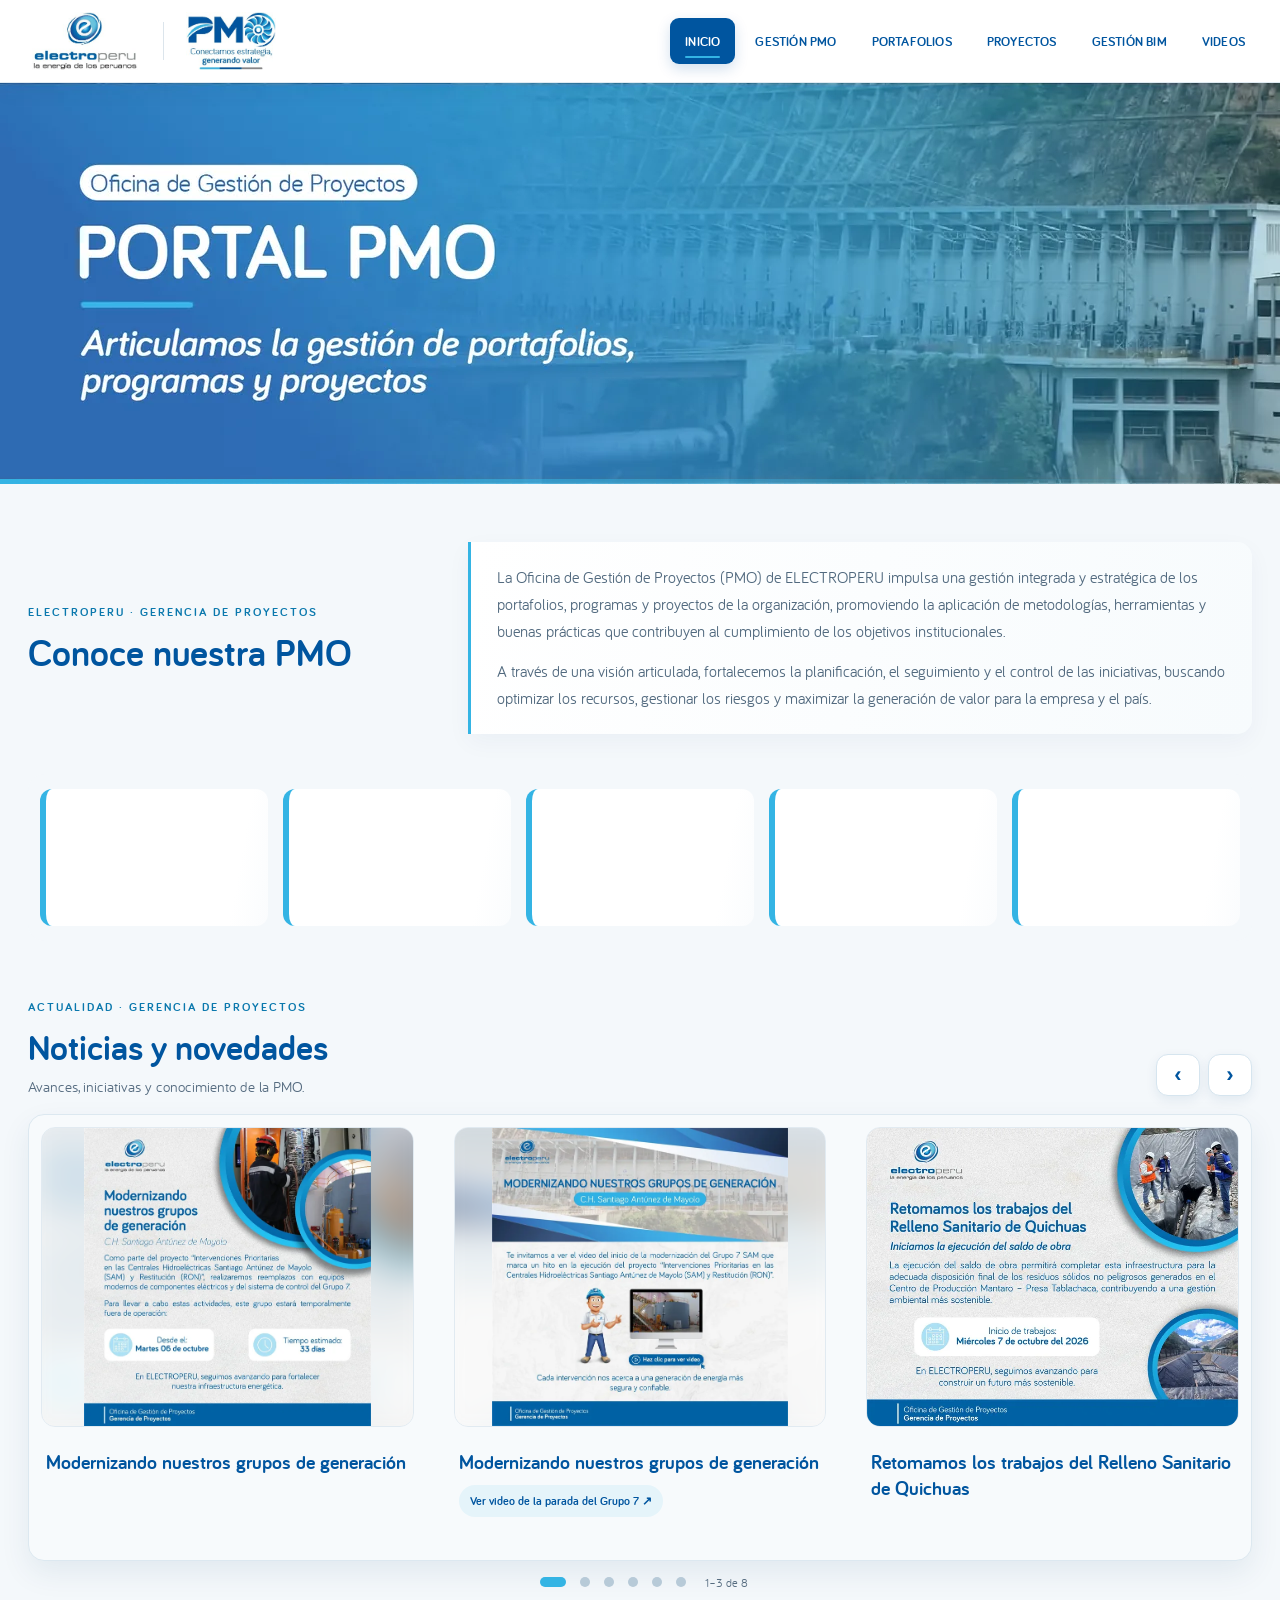
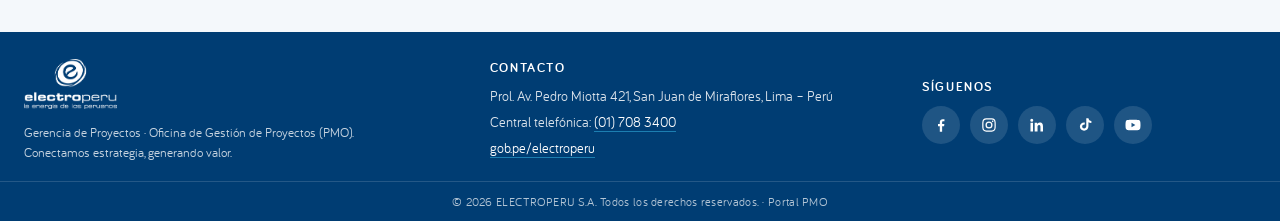
==== commit a4f117a0: "Accesibilidad y velocidad: contraste, puntos táctiles de 24 px, orden de títulos, banner adaptable y" ====
--- a/index.html
+++ b/index.html
@@ -24,6 +24,8 @@
   <link rel="preconnect" href="https://app.powerbi.com">
   <link rel="preconnect" href="https://content.powerapps.com" crossorigin>
   <link rel="dns-prefetch" href="https://wabi-south-central-us-api.analysis.windows.net">
+  <link rel="preload" href="assets/fonts/bariol-400.woff2" as="font" type="font/woff2" crossorigin>
+  <link rel="preload" href="assets/fonts/bariol-700.woff2" as="font" type="font/woff2" crossorigin>
   <link rel="stylesheet" href="css/estilos.css">
 </head>
 <body>
@@ -33,11 +35,11 @@
       
       <div class="brand-pair" aria-label="Identidad institucional y de la PMO">
         <div class="logo-slot electro-logo" role="link" tabindex="0" title="Ir al inicio" aria-label="Ir al inicio" style="cursor:pointer">
-          <img src="assets/img/logo-electroperu.jpg" alt="Logotipo oficial de ELECTROPERU">
+          <img src="assets/img/logo-electroperu.jpg" width="278" height="151" alt="Logotipo oficial de ELECTROPERU">
         </div>
         <span class="logo-divider" aria-hidden="true"></span>
         <div class="logo-slot pmo-logo">
-          <img src="assets/img/logo-pmo.jpg" alt="Logotipo de la Oficina de Gestión de Proyectos - PMO">
+          <img src="assets/img/logo-pmo.jpg" width="232" height="151" alt="Logotipo de la Oficina de Gestión de Proyectos - PMO">
         </div>
       </div>
       <nav class="nav" aria-label="Navegación principal">
@@ -55,7 +57,7 @@
   <main>
     <div id="homeView">
     <section class="hero" id="inicio" aria-label="Presentación del Portal PMO">
-      <img src="assets/img/banner-inicio.webp" alt="Banner de la Oficina de Gestión de Proyectos - Portal PMO, con una vista de una central hidroeléctrica.">
+      <img src="assets/img/banner-inicio.webp" srcset="assets/img/banner-inicio-800.webp 800w, assets/img/banner-inicio-1280.webp 1280w, assets/img/banner-inicio.webp 1920w" sizes="100vw" width="1920" height="601" fetchpriority="high" alt="Banner de la Oficina de Gestión de Proyectos - Portal PMO, con una vista de una central hidroeléctrica.">
     </section>
 
     
@@ -257,42 +259,42 @@
               <img src="https://i.ytimg.com/vi/2_yqVKwhSj8/hqdefault.jpg" alt="" loading="lazy" decoding="async">
               <span class="video-play" aria-hidden="true"><svg viewBox="0 0 24 24"><path d="M8 5.5v13l11-6.5z"/></svg></span>
             </button>
-            <h3>Gestión responsable de residuos en el distrito de Quichuas</h3>
+            <h2>Gestión responsable de residuos en el distrito de Quichuas</h2>
           </article>
           <article class="video-card">
             <button class="video-thumb" type="button" data-video="hMLC6tRFbBs" data-start="0" aria-label="Reproducir: Presentación del Portafolio de Proyectos de ELECTROPERU">
               <img src="https://i.ytimg.com/vi/hMLC6tRFbBs/hqdefault.jpg" alt="" loading="lazy" decoding="async">
               <span class="video-play" aria-hidden="true"><svg viewBox="0 0 24 24"><path d="M8 5.5v13l11-6.5z"/></svg></span>
             </button>
-            <h3>Presentación del Portafolio de Proyectos de ELECTROPERU</h3>
+            <h2>Presentación del Portafolio de Proyectos de ELECTROPERU</h2>
           </article>
           <article class="video-card">
             <button class="video-thumb" type="button" data-video="53RE2z3-ro0" data-start="0" aria-label="Reproducir: Lecciones Aprendidas 2024 de ELECTROPERU">
               <img src="https://i.ytimg.com/vi/53RE2z3-ro0/hqdefault.jpg" alt="" loading="lazy" decoding="async">
               <span class="video-play" aria-hidden="true"><svg viewBox="0 0 24 24"><path d="M8 5.5v13l11-6.5z"/></svg></span>
             </button>
-            <h3>Lecciones Aprendidas 2024 de ELECTROPERU</h3>
+            <h2>Lecciones Aprendidas 2024 de ELECTROPERU</h2>
           </article>
           <article class="video-card">
             <button class="video-thumb" type="button" data-video="NgBgikrNZFI" data-start="0" aria-label="Reproducir: Kick Off del Proyecto de Intervenciones Prioritarias">
               <img src="https://i.ytimg.com/vi/NgBgikrNZFI/hqdefault.jpg" alt="" loading="lazy" decoding="async">
               <span class="video-play" aria-hidden="true"><svg viewBox="0 0 24 24"><path d="M8 5.5v13l11-6.5z"/></svg></span>
             </button>
-            <h3>Kick Off del Proyecto de Intervenciones Prioritarias</h3>
+            <h2>Kick Off del Proyecto de Intervenciones Prioritarias</h2>
           </article>
           <article class="video-card">
             <button class="video-thumb" type="button" data-video="ONtZl7CXwWA" data-start="0" aria-label="Reproducir: Firma de contrato">
               <img src="https://i.ytimg.com/vi/ONtZl7CXwWA/hqdefault.jpg" alt="" loading="lazy" decoding="async">
               <span class="video-play" aria-hidden="true"><svg viewBox="0 0 24 24"><path d="M8 5.5v13l11-6.5z"/></svg></span>
             </button>
-            <h3>Firma de contrato</h3>
+            <h2>Firma de contrato</h2>
           </article>
           <article class="video-card">
             <button class="video-thumb" type="button" data-video="ol8QDxVM9IQ" data-start="0" aria-label="Reproducir: Logros en la adopción progresiva de la metodología BIM">
               <img src="https://i.ytimg.com/vi/ol8QDxVM9IQ/hqdefault.jpg" alt="" loading="lazy" decoding="async">
               <span class="video-play" aria-hidden="true"><svg viewBox="0 0 24 24"><path d="M8 5.5v13l11-6.5z"/></svg></span>
             </button>
-            <h3>Logros en la adopción progresiva de la metodología BIM</h3>
+            <h2>Logros en la adopción progresiva de la metodología BIM</h2>
           </article>
         </div>      </div>
     </section>
@@ -676,13 +678,13 @@
         <p>Gerencia de Proyectos · Oficina de Gestión de Proyectos (PMO). Conectamos estrategia, generando valor.</p>
       </div>
       <div class="footer-col">
-        <h4>Contacto</h4>
+        <h2>Contacto</h2>
         <p>Prol. Av. Pedro Miotta 421, San Juan de Miraflores, Lima – Perú</p>
         <p>Central telefónica: <a href="tel:+5117083400">(01) 708 3400</a></p>
         <p><a href="https://www.gob.pe/electroperu" target="_blank" rel="noopener">gob.pe/electroperu</a></p>
       </div>
       <div class="footer-col">
-        <h4>Síguenos</h4>
+        <h2>Síguenos</h2>
         <div class="footer-social">
           <a href="https://www.facebook.com/ElectroperuOficial" target="_blank" rel="noopener" title="Facebook"><svg viewBox="0 0 24 24" aria-hidden="true"><path d="M13.5 21v-7.5h2.6l.4-3h-3V8.6c0-.9.3-1.5 1.5-1.5h1.6V4.4c-.3 0-1.2-.1-2.3-.1-2.3 0-3.9 1.4-3.9 4V10.5H8v3h2.4V21h3.1z"/></svg><span class="sr-only">Facebook de ELECTROPERU</span></a>
           <a href="https://www.instagram.com/electroperu_s.a/" target="_blank" rel="noopener" title="Instagram"><svg viewBox="0 0 24 24" aria-hidden="true"><path d="M12 7.3a4.7 4.7 0 1 0 0 9.4 4.7 4.7 0 0 0 0-9.4zm0 7.7a3 3 0 1 1 0-6 3 3 0 0 1 0 6zm6-7.9a1.1 1.1 0 1 1-2.2 0 1.1 1.1 0 0 1 2.2 0zM12 4.6c2.4 0 2.7 0 3.6.1 2.4.1 3.6 1.3 3.7 3.7.1.9.1 1.2.1 3.6s0 2.7-.1 3.6c-.1 2.4-1.3 3.6-3.7 3.7-.9.1-1.2.1-3.6.1s-2.7 0-3.6-.1c-2.4-.1-3.6-1.3-3.7-3.7-.1-.9-.1-1.2-.1-3.6s0-2.7.1-3.6c.1-2.4 1.3-3.6 3.7-3.7.9-.1 1.2-.1 3.6-.1zM12 3c-2.4 0-2.8 0-3.7.1-3.3.2-5 2-5.2 5.2C3 9.2 3 9.6 3 12s0 2.8.1 3.7c.2 3.3 2 5 5.2 5.2.9.1 1.3.1 3.7.1s2.8 0 3.7-.1c3.3-.2 5-2 5.2-5.2.1-.9.1-1.3.1-3.7s0-2.8-.1-3.7c-.2-3.3-2-5-5.2-5.2C14.8 3 14.4 3 12 3z"/></svg><span class="sr-only">Instagram de ELECTROPERU</span></a>
--- a/css/estilos.css
+++ b/css/estilos.css
@@ -17,6 +17,7 @@
   --pale: #F2F7FB;
   --white: #FFFFFF;
   --shadow: 0 14px 34px rgba(0, 55, 105, .09);
+  --cyan-text: #0A78AD; /* celeste con contraste suficiente para textos pequeños */
   --line: #DCE8F0;
   --text-soft: #526A7F;
   --shadow-hover: 0 20px 42px rgba(0, 55, 105, .14);
@@ -133,7 +134,7 @@
 .intro { padding: 62px 0 34px; }
 
 .eyebrow {
-  color: var(--cyan);
+  color: var(--cyan-text);
   font-size: 12px;
   font-weight: 700;
   letter-spacing: 2px;
@@ -899,7 +900,7 @@
   line-height: 1.5;
 }
 
-.footer-col h4 {
+.footer-col h2 {
   margin: 0 0 8px;
   color: #fff;
   font-size: 13px;
@@ -2156,7 +2157,7 @@
 
 .news-heading p {
   margin: 0;
-  color: #62788D;
+  color: #566C80;
   font-size: 15px;
 }
 
@@ -2261,28 +2262,32 @@
 
 .news-dots {
   display: flex;
+  align-items: center;
   justify-content: center;
-  gap: 8px;
+  gap: 0;
+  margin-block: -7px; /* el área táctil extra no ocupa espacio */
 }
 
 .news-dot {
-  width: 10px;
-  height: 10px;
-  padding: 0;
+  /* Punto visible de 10 px dentro de un área táctil de 24 px */
+  width: 24px;
+  height: 24px;
+  padding: 7px;
   border: 0;
   border-radius: 99px;
   background: #B7CAD8;
+  background-clip: content-box;
   cursor: pointer;
   transition: width .2s ease,background .2s ease;
 }
 
 .news-dot[aria-current="true"] {
-  width: 26px;
-  background: var(--cyan);
+  width: 40px;
+  background-color: var(--cyan);
 }
 
 .news-count {
-  color: #657C90;
+  color: #566C80;
   font-size: 12px;
   font-variant-numeric: tabular-nums;
 }
@@ -3870,7 +3875,7 @@
   box-shadow: 0 10px 26px rgba(0,55,105,.07);
 }
 
-.video-card h3 {
+.video-card h2 {
   margin: 0;
   color: var(--blue);
   line-height: 1.35;
@@ -3932,7 +3937,7 @@
     grid-template-columns: 1fr;
     gap: 18px;
   }
-  .video-card h3 {
+  .video-card h2 {
     font-size: 16px;
   }
 }
@@ -3973,7 +3978,7 @@
   gap: 20px;
 }
 
-.video-card h3 {
+.video-card h2 {
   text-align: center;
   font-size: 15.5px;
   padding: 13px 14px 15px;
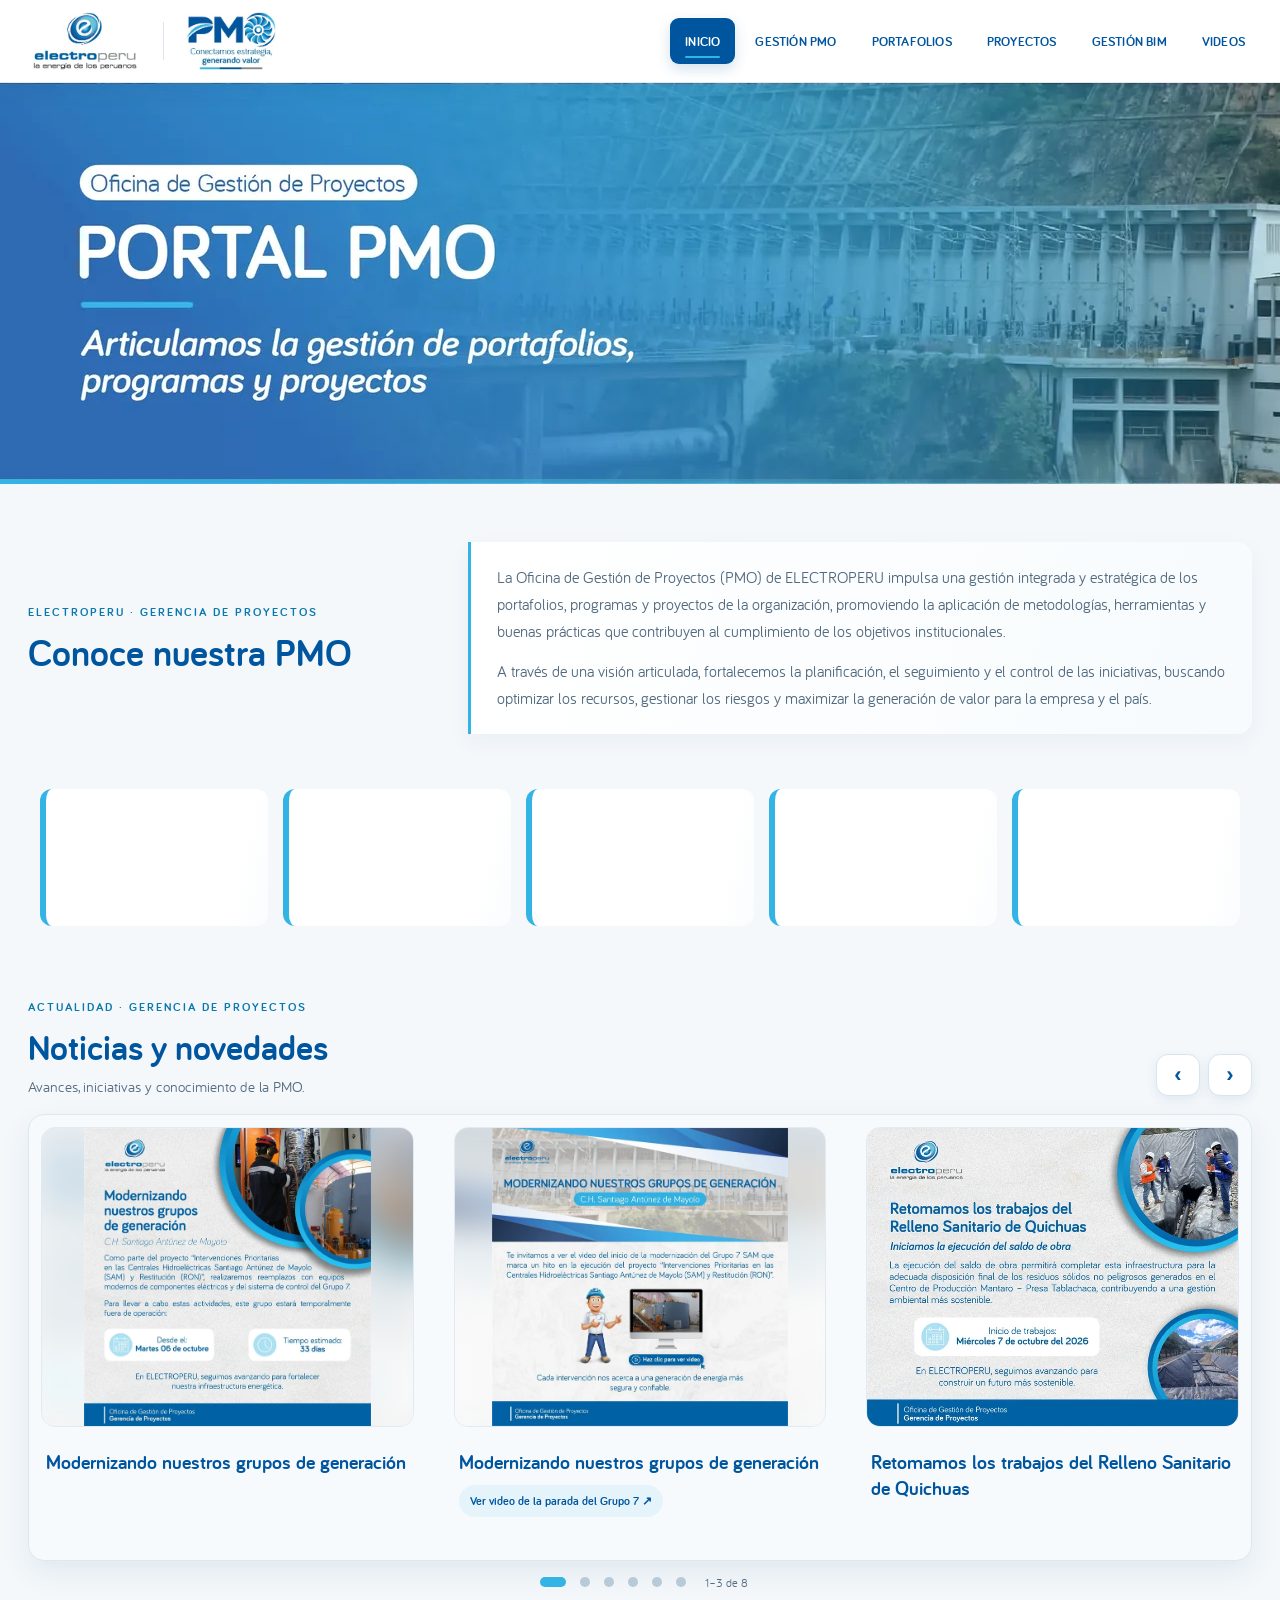
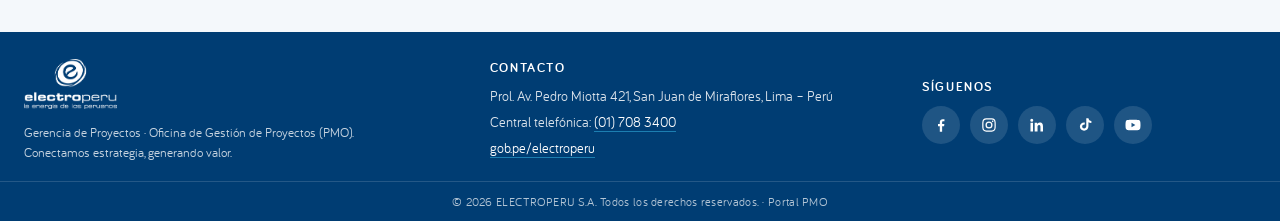
==== commit 145e409c: "Historia de la PMO: texto de ayuda simplificado Co-Authored-By: Claude Opus 5.5 <noreply@anthropic.c" ====
--- a/index.html
+++ b/index.html
@@ -360,7 +360,7 @@
               <h2 id="historyTitle">Historia y evolución de la PMO</h2>
             </div>
           </div>
-          <p class="section-intro">Pasa el cursor sobre una fecha o selecciónala para descubrir el hito y su ícono.</p>
+          <p class="section-intro">Pasa el cursor sobre una fecha o selecciónala para descubrir el hito.</p>
           
           <div class="timeline" aria-label="Línea del tiempo de la evolución de la PMO">
             <div class="timeline-track" aria-hidden="true"></div>
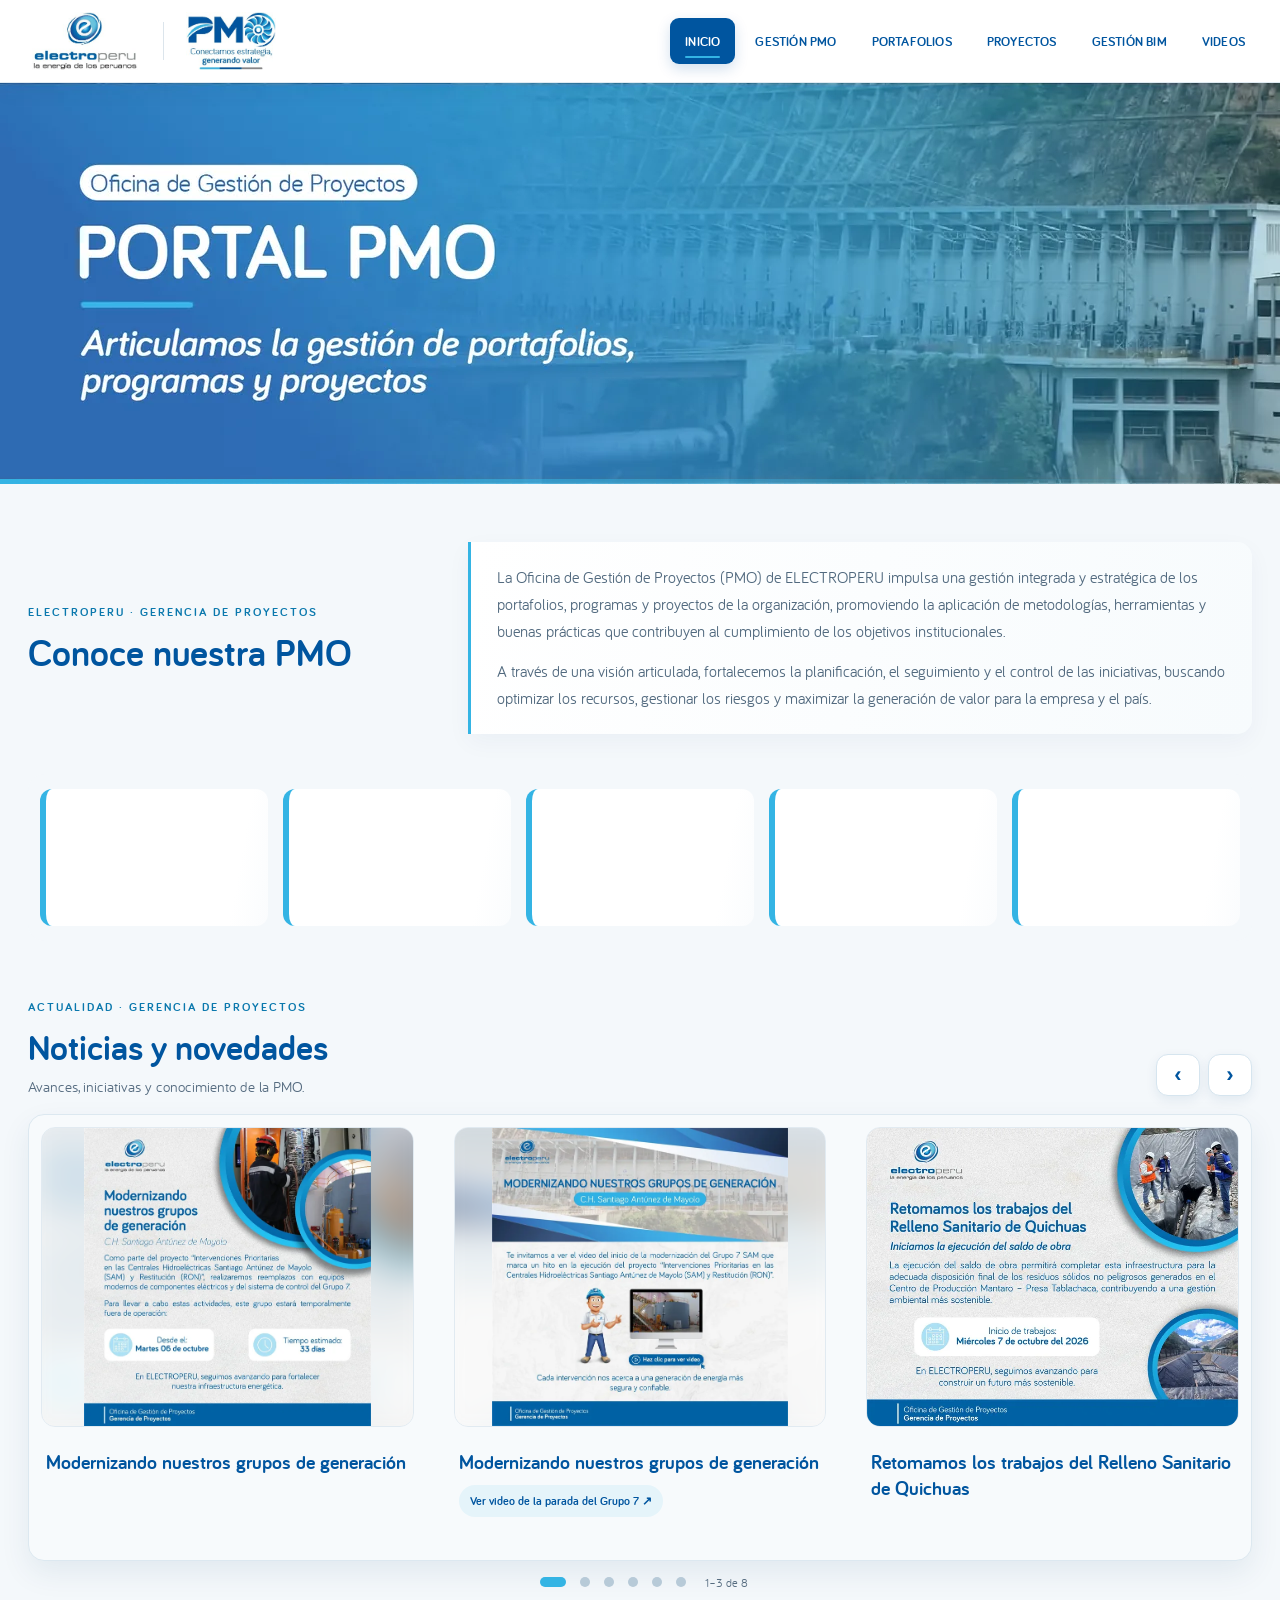
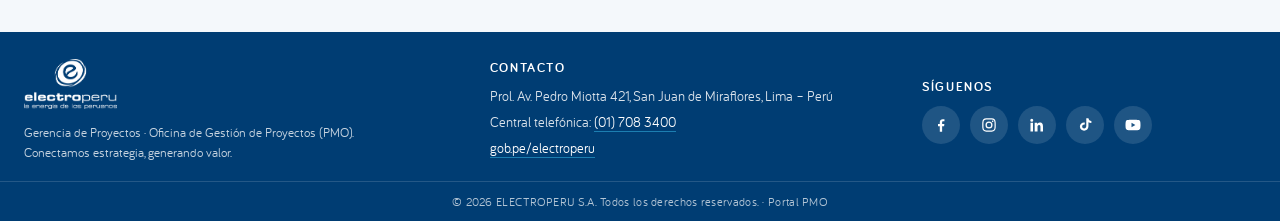
==== commit 782fe2e5: "Logo PMO del encabezado lleva al inicio Co-Authored-By: Claude Opus 5.5 <noreply@anthropic.com> Clau" ====
--- a/index.html
+++ b/index.html
@@ -38,7 +38,7 @@
           <img src="assets/img/logo-electroperu.jpg" width="278" height="151" alt="Logotipo oficial de ELECTROPERU">
         </div>
         <span class="logo-divider" aria-hidden="true"></span>
-        <div class="logo-slot pmo-logo">
+        <div class="logo-slot pmo-logo go-home" role="link" tabindex="0" title="Ir al inicio" aria-label="Ir al inicio" style="cursor:pointer">
           <img src="assets/img/logo-pmo.jpg" width="232" height="151" alt="Logotipo de la Oficina de Gestión de Proyectos - PMO">
         </div>
       </div>
--- a/css/estilos.css
+++ b/css/estilos.css
@@ -3831,6 +3831,31 @@
   z-index: 1;
 }
 
+/* Jerarquía superior del organigrama: Sponsor arriba, PMO debajo y Comité a la derecha */
+#managementView .org-sponsor {
+  width: 300px;
+  max-width: 300px;
+  margin: 0 0 0 calc(50% - 310px);
+}
+
+#managementView .org-top-connectors {
+  width: 620px;
+  max-width: 620px;
+  grid-template-columns: 298px 298px;
+  gap: 24px;
+  margin: 0 0 0 calc(50% - 310px);
+  padding-top: 14px;
+}
+
+#managementView .org-top-connectors .org-node {
+  width: 100%;
+  min-height: 76px;
+}
+
+@media (max-width: 600px) {
+  #managementView .org-sponsor, #managementView .org-top-connectors { margin-left: calc(50% - 310px); }
+}
+
 /* Noticias: sin franjas en blanco. Si la proporción del flyer es parecida a la del recuadro, la imagen lo llena;
    si es muy distinta, se muestra completa sobre un fondo difuminado de la misma imagen. */
 .news-image-button::before {
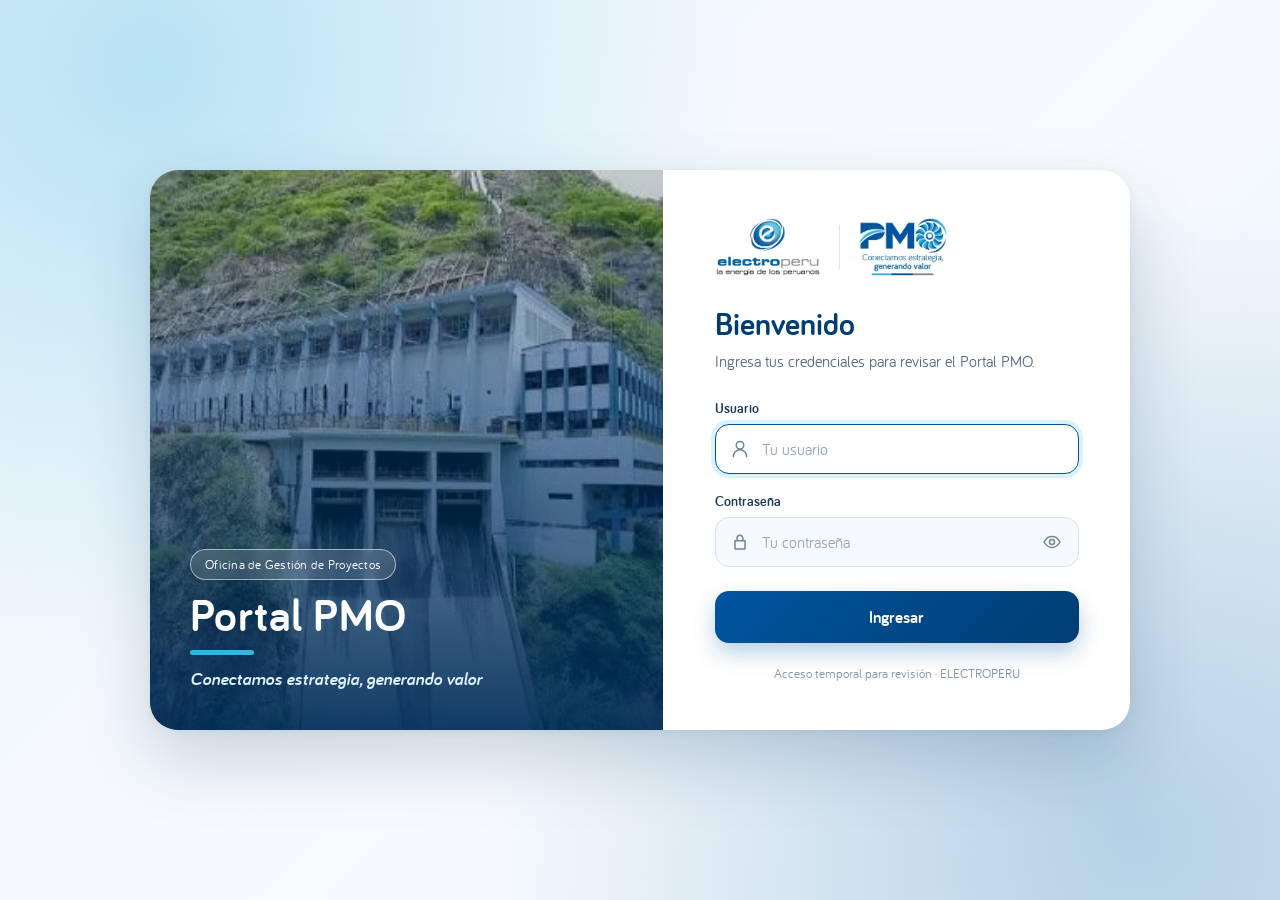
==== commit 7ac69fba: "Acceso temporal para revisión: pantalla de login (credenciales solo como huella PBKDF2) y noindex Co" ====
--- a/index.html
+++ b/index.html
@@ -27,6 +27,10 @@
   <link rel="preload" href="assets/fonts/bariol-400.woff2" as="font" type="font/woff2" crossorigin>
   <link rel="preload" href="assets/fonts/bariol-700.woff2" as="font" type="font/woff2" crossorigin>
   <link rel="stylesheet" href="css/estilos.css">
+  <!-- Acceso temporal de revisión: borrar estas 3 líneas cuando se apruebe el portal -->
+  <meta name="robots" content="noindex, nofollow">
+  <link rel="stylesheet" href="css/acceso.css">
+  <script src="js/acceso.js"></script>
 </head>
 <body>
   <div class="reading-progress" aria-hidden="true"><span></span></div>
--- a/css/acceso.css
+++ b/css/acceso.css
@@ -0,0 +1,227 @@
+/* Portal PMO · Pantalla de acceso temporal (etapa de revisión) */
+
+html.pmo-bloqueado body > *:not(#pmoLogin) { display: none !important; }
+html.pmo-bloqueado body { overflow: hidden; }
+
+.login {
+  position: fixed;
+  inset: 0;
+  z-index: 9999;
+  display: grid;
+  place-items: center;
+  padding: 24px;
+  overflow-y: auto;
+  font-family: "Bariol", "Segoe UI", Arial, sans-serif;
+  background:
+    radial-gradient(circle at 12% 8%, rgba(52, 180, 228, .28), transparent 42%),
+    radial-gradient(circle at 88% 92%, rgba(0, 85, 159, .22), transparent 45%),
+    linear-gradient(135deg, #EAF4FA, #F7FBFD 55%, #E4F1F8);
+  transition: opacity .4s ease, transform .4s ease;
+}
+
+.login.login-saliendo { opacity: 0; transform: scale(1.02); pointer-events: none; }
+
+.login-tarjeta {
+  display: grid;
+  grid-template-columns: 1.1fr 1fr;
+  width: min(980px, 100%);
+  min-height: 560px;
+  overflow: hidden;
+  border-radius: 28px;
+  background: #fff;
+  box-shadow: 0 30px 70px rgba(0, 45, 90, .18), 0 2px 8px rgba(0, 45, 90, .06);
+  animation: login-entrada .6s cubic-bezier(.2, .8, .2, 1) both;
+}
+
+@keyframes login-entrada {
+  from { opacity: 0; transform: translateY(18px) scale(.98); }
+  to { opacity: 1; transform: none; }
+}
+
+/* Panel con la fotografía de la central */
+.login-visual {
+  position: relative;
+  display: flex;
+  align-items: flex-end;
+  padding: 40px;
+  background: url("../assets/img/login-central.webp") center / cover no-repeat;
+  color: #fff;
+}
+
+.login-visual::before {
+  content: "";
+  position: absolute;
+  inset: 0;
+  background: linear-gradient(180deg, rgba(0, 61, 115, .10) 0%, rgba(0, 61, 115, .45) 45%, rgba(0, 45, 90, .92) 100%);
+}
+
+.login-visual-texto { position: relative; display: grid; gap: 12px; justify-items: start; }
+
+.login-chip {
+  padding: 6px 14px;
+  border: 1px solid rgba(255, 255, 255, .55);
+  border-radius: 999px;
+  background: rgba(255, 255, 255, .14);
+  backdrop-filter: blur(6px);
+  font-size: 13px;
+  letter-spacing: .02em;
+}
+
+.login-visual strong { font-size: clamp(34px, 4vw, 46px); line-height: 1; letter-spacing: .01em; }
+.login-linea { width: 64px; height: 5px; border-radius: 99px; background: #34B4E4; }
+.login-visual em { font-size: 18px; font-weight: 700; color: #DDEFF9; }
+
+/* Formulario */
+.login-form {
+  display: flex;
+  flex-direction: column;
+  justify-content: center;
+  padding: 44px clamp(28px, 4vw, 52px);
+  color: #183B5B;
+}
+
+.login-logos {
+  display: flex;
+  align-items: center;
+  gap: 18px;
+  margin-bottom: 30px;
+}
+
+.login-logos img { width: auto; height: 58px; object-fit: contain; }
+.login-separador { width: 1px; height: 44px; background: #DCE8F0; }
+
+.login-form h1 { margin: 0; color: #003D73; font-size: 32px; line-height: 1.1; }
+.login-sub { margin: 8px 0 26px; color: #566C80; font-size: 16px; line-height: 1.5; }
+
+.login-form label { margin: 0 0 7px; color: #183B5B; font-size: 14px; font-weight: 700; }
+
+.login-campo {
+  position: relative;
+  display: flex;
+  align-items: center;
+  margin-bottom: 18px;
+  border: 1.5px solid #D3E2EC;
+  border-radius: 14px;
+  background: #F7FAFC;
+  transition: border-color .2s, box-shadow .2s, background .2s;
+}
+
+.login-campo:focus-within {
+  border-color: #00559F;
+  background: #fff;
+  box-shadow: 0 0 0 4px rgba(52, 180, 228, .18);
+}
+
+.login-campo > svg {
+  flex: none;
+  width: 20px;
+  height: 20px;
+  margin-left: 14px;
+  fill: none;
+  stroke: #6F879A;
+  stroke-width: 1.8;
+  stroke-linecap: round;
+  stroke-linejoin: round;
+}
+
+.login-campo input {
+  flex: 1;
+  min-width: 0;
+  padding: 14px 12px;
+  border: 0;
+  outline: 0;
+  background: transparent;
+  color: #183B5B;
+  font: inherit;
+  font-size: 16px;
+}
+
+.login-campo input::placeholder { color: #93A6B5; }
+
+.login-ojo {
+  display: grid;
+  place-items: center;
+  width: 44px;
+  height: 44px;
+  margin-right: 4px;
+  padding: 0;
+  border: 0;
+  border-radius: 10px;
+  background: transparent;
+  cursor: pointer;
+}
+
+.login-ojo svg { width: 20px; height: 20px; fill: none; stroke: #6F879A; stroke-width: 1.8; }
+.login-ojo:hover svg, .login-ojo[aria-pressed="true"] svg { stroke: #00559F; }
+.login-ojo:focus-visible { outline: 2px solid #00559F; }
+
+.login-error {
+  margin: -4px 0 14px;
+  padding: 10px 14px;
+  border-radius: 10px;
+  background: #FDECEC;
+  color: #B42318;
+  font-size: 14px;
+}
+
+.login-boton {
+  position: relative;
+  margin-top: 6px;
+  padding: 15px 20px;
+  border: 0;
+  border-radius: 14px;
+  background: linear-gradient(135deg, #00559F, #003D73);
+  color: #fff;
+  font: inherit;
+  font-size: 17px;
+  font-weight: 700;
+  cursor: pointer;
+  box-shadow: 0 10px 22px rgba(0, 85, 159, .28);
+  transition: transform .15s, box-shadow .2s, filter .2s;
+}
+
+.login-boton:hover { transform: translateY(-1px); box-shadow: 0 14px 26px rgba(0, 85, 159, .34); }
+.login-boton:focus-visible { outline: 3px solid #34B4E4; outline-offset: 2px; }
+.login-boton:disabled { cursor: wait; filter: saturate(.7); transform: none; }
+
+.login-boton.is-cargando span { visibility: hidden; }
+.login-boton.is-cargando::after {
+  content: "";
+  position: absolute;
+  top: 50%;
+  left: 50%;
+  width: 20px;
+  height: 20px;
+  margin: -10px 0 0 -10px;
+  border: 2.5px solid rgba(255, 255, 255, .4);
+  border-top-color: #fff;
+  border-radius: 50%;
+  animation: login-giro .7s linear infinite;
+}
+
+@keyframes login-giro { to { transform: rotate(360deg); } }
+
+.login-nota { margin: 22px 0 0; color: #8297A8; font-size: 13px; text-align: center; }
+
+.login-sacudir { animation: login-sacudida .4s; }
+@keyframes login-sacudida {
+  20%, 60% { transform: translateX(-6px); }
+  40%, 80% { transform: translateX(6px); }
+}
+
+/* Tablet y celular: la foto pasa arriba */
+@media (max-width: 820px) {
+  .login { padding: 16px; place-items: start center; }
+  .login-tarjeta { grid-template-columns: 1fr; min-height: 0; border-radius: 22px; }
+  .login-visual { min-height: 200px; padding: 24px; }
+  .login-visual strong { font-size: 32px; }
+  .login-visual em { font-size: 15px; }
+  .login-form { padding: 28px 22px 26px; }
+  .login-logos { justify-content: center; margin-bottom: 22px; }
+  .login-logos img { height: 48px; }
+  .login-form h1 { font-size: 27px; }
+}
+
+@media (prefers-reduced-motion: reduce) {
+  .login, .login-tarjeta, .login-sacudir { animation: none; transition: none; }
+}
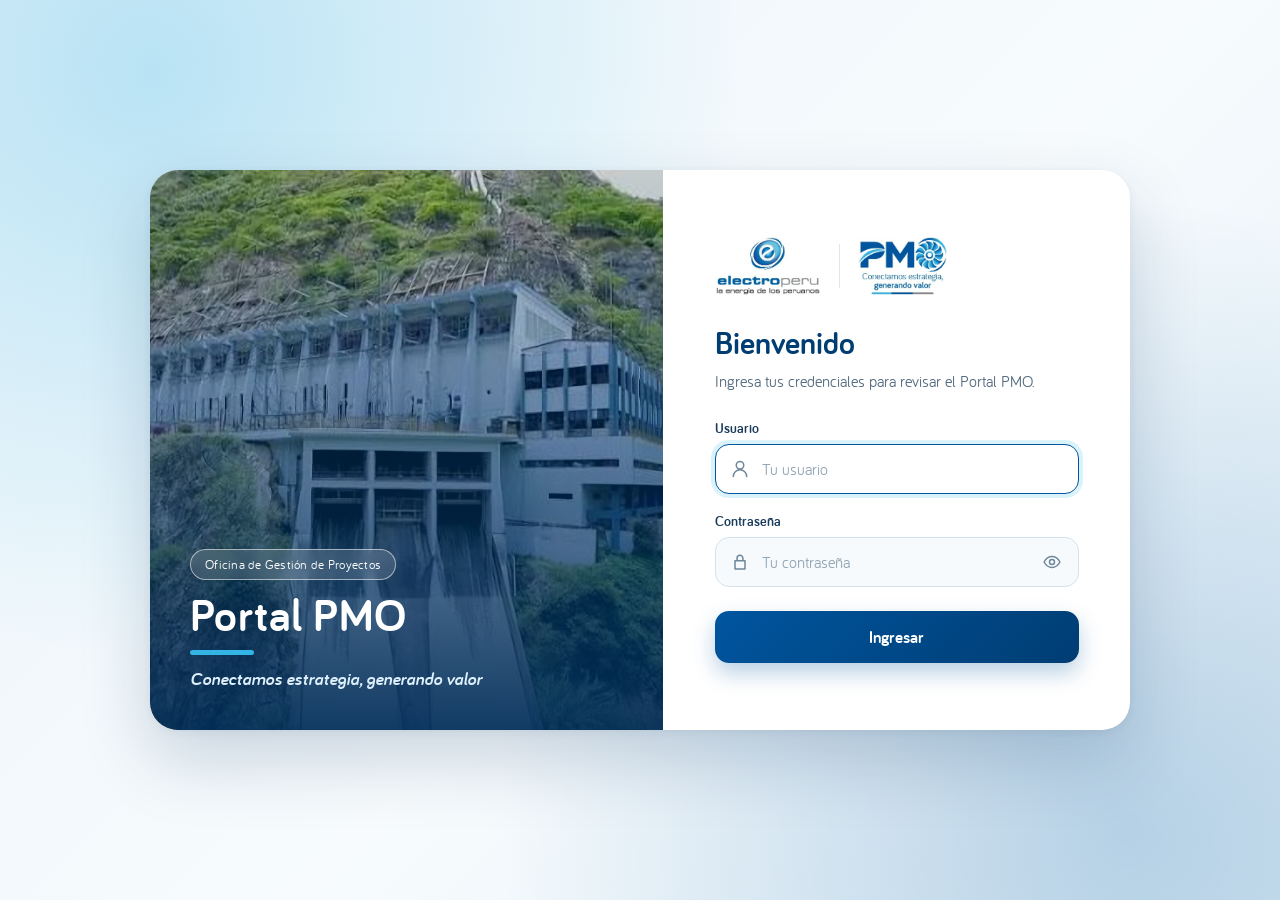
==== commit dbb7d307: "Versión en enlaces de CSS y JS para que los navegadores carguen siempre lo último Co-Authored-By: Cl" ====
--- a/index.html
+++ b/index.html
@@ -26,11 +26,11 @@
   <link rel="dns-prefetch" href="https://wabi-south-central-us-api.analysis.windows.net">
   <link rel="preload" href="assets/fonts/bariol-400.woff2" as="font" type="font/woff2" crossorigin>
   <link rel="preload" href="assets/fonts/bariol-700.woff2" as="font" type="font/woff2" crossorigin>
-  <link rel="stylesheet" href="css/estilos.css">
+  <link rel="stylesheet" href="css/estilos.css?v=202611261032">
   <!-- Acceso temporal de revisión: borrar estas 3 líneas cuando se apruebe el portal -->
   <meta name="robots" content="noindex, nofollow">
-  <link rel="stylesheet" href="css/acceso.css">
-  <script src="js/acceso.js"></script>
+  <link rel="stylesheet" href="css/acceso.css?v=202611261032">
+  <script src="js/acceso.js?v=202611261032"></script>
 </head>
 <body>
   <div class="reading-progress" aria-hidden="true"><span></span></div>
@@ -708,6 +708,6 @@
   <img id="projectLightboxImage" alt="">
   <p id="projectLightboxCaption"></p>
 </dialog>
-  <script src="js/app.js"></script>
+  <script src="js/app.js?v=202611261032"></script>
 </body>
 </html>
--- a/css/acceso.css
+++ b/css/acceso.css
@@ -45,6 +45,7 @@
   align-items: flex-end;
   padding: 40px;
   background: url("../assets/img/login-central.webp") center / cover no-repeat;
+  background-image: image-set(url("../assets/img/login-central.webp") 1x, url("../assets/img/login-central-4k.webp") 2x);
   color: #fff;
 }
 
